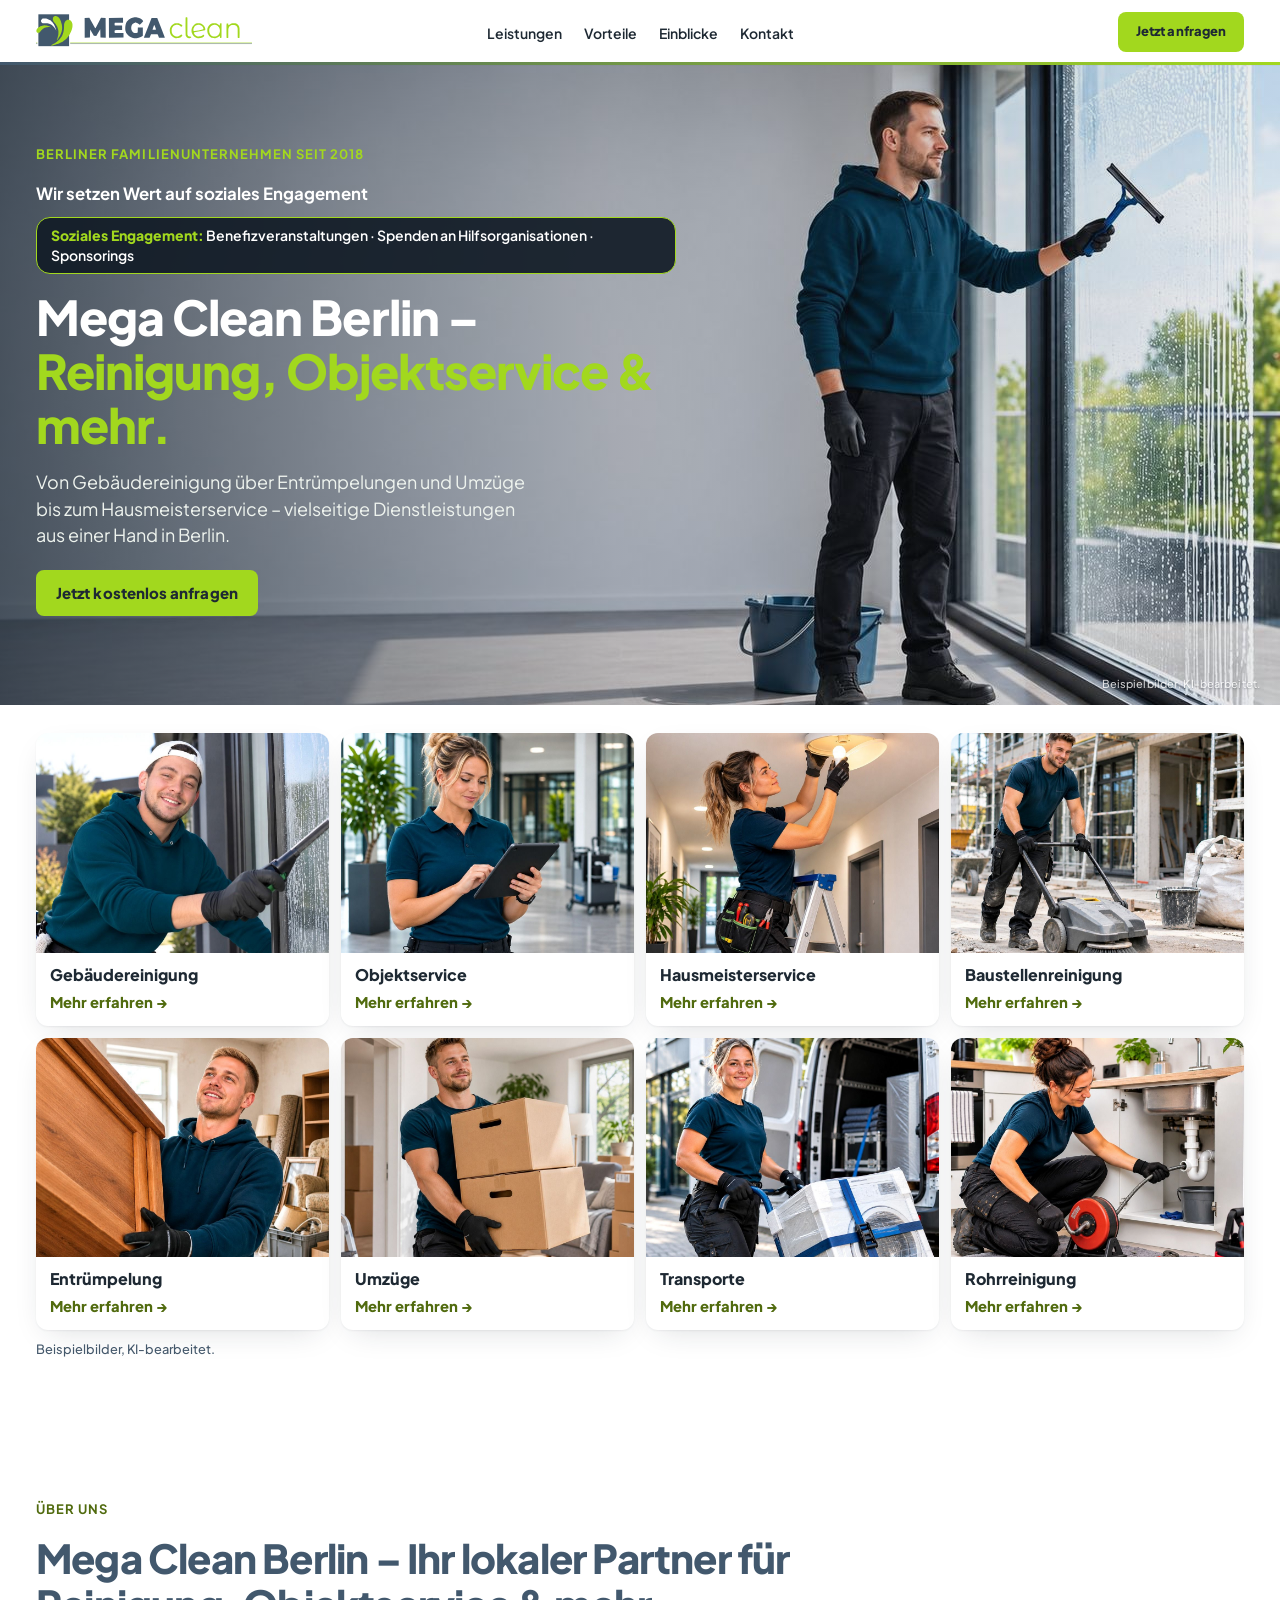
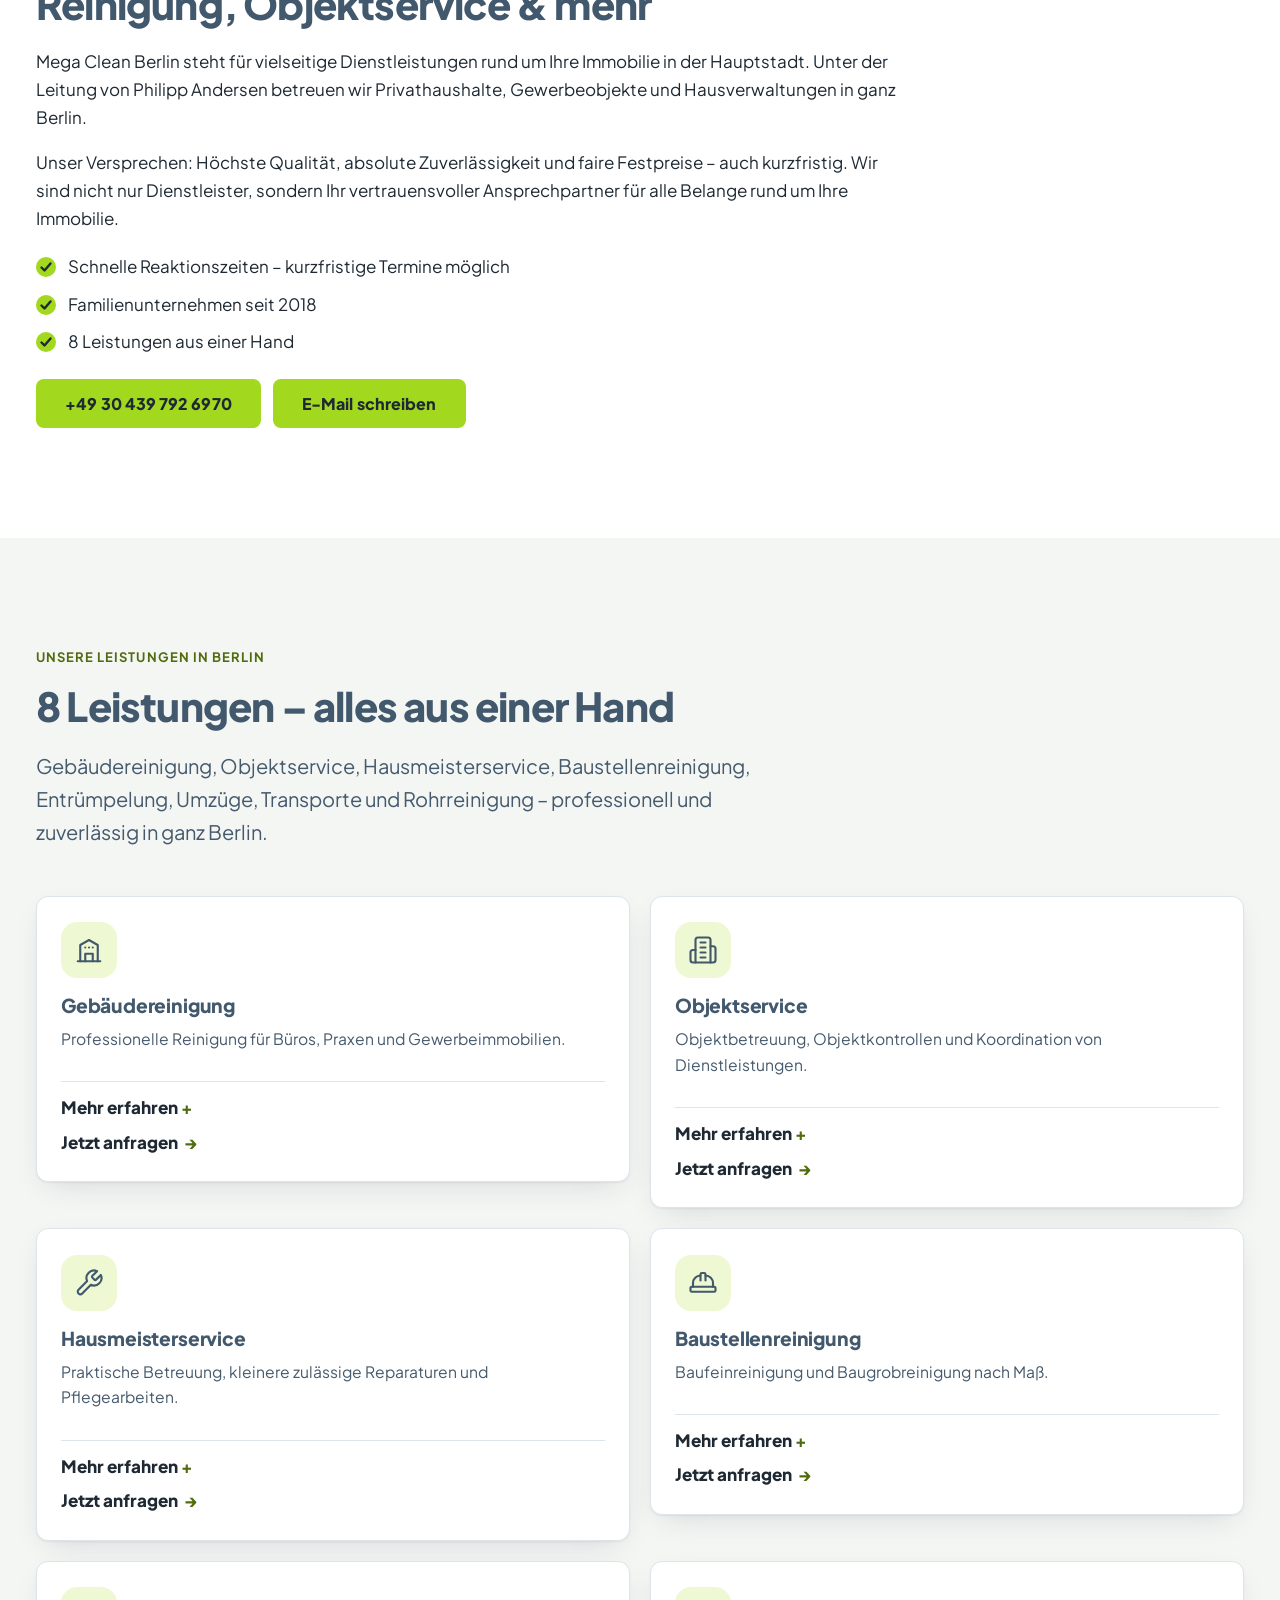
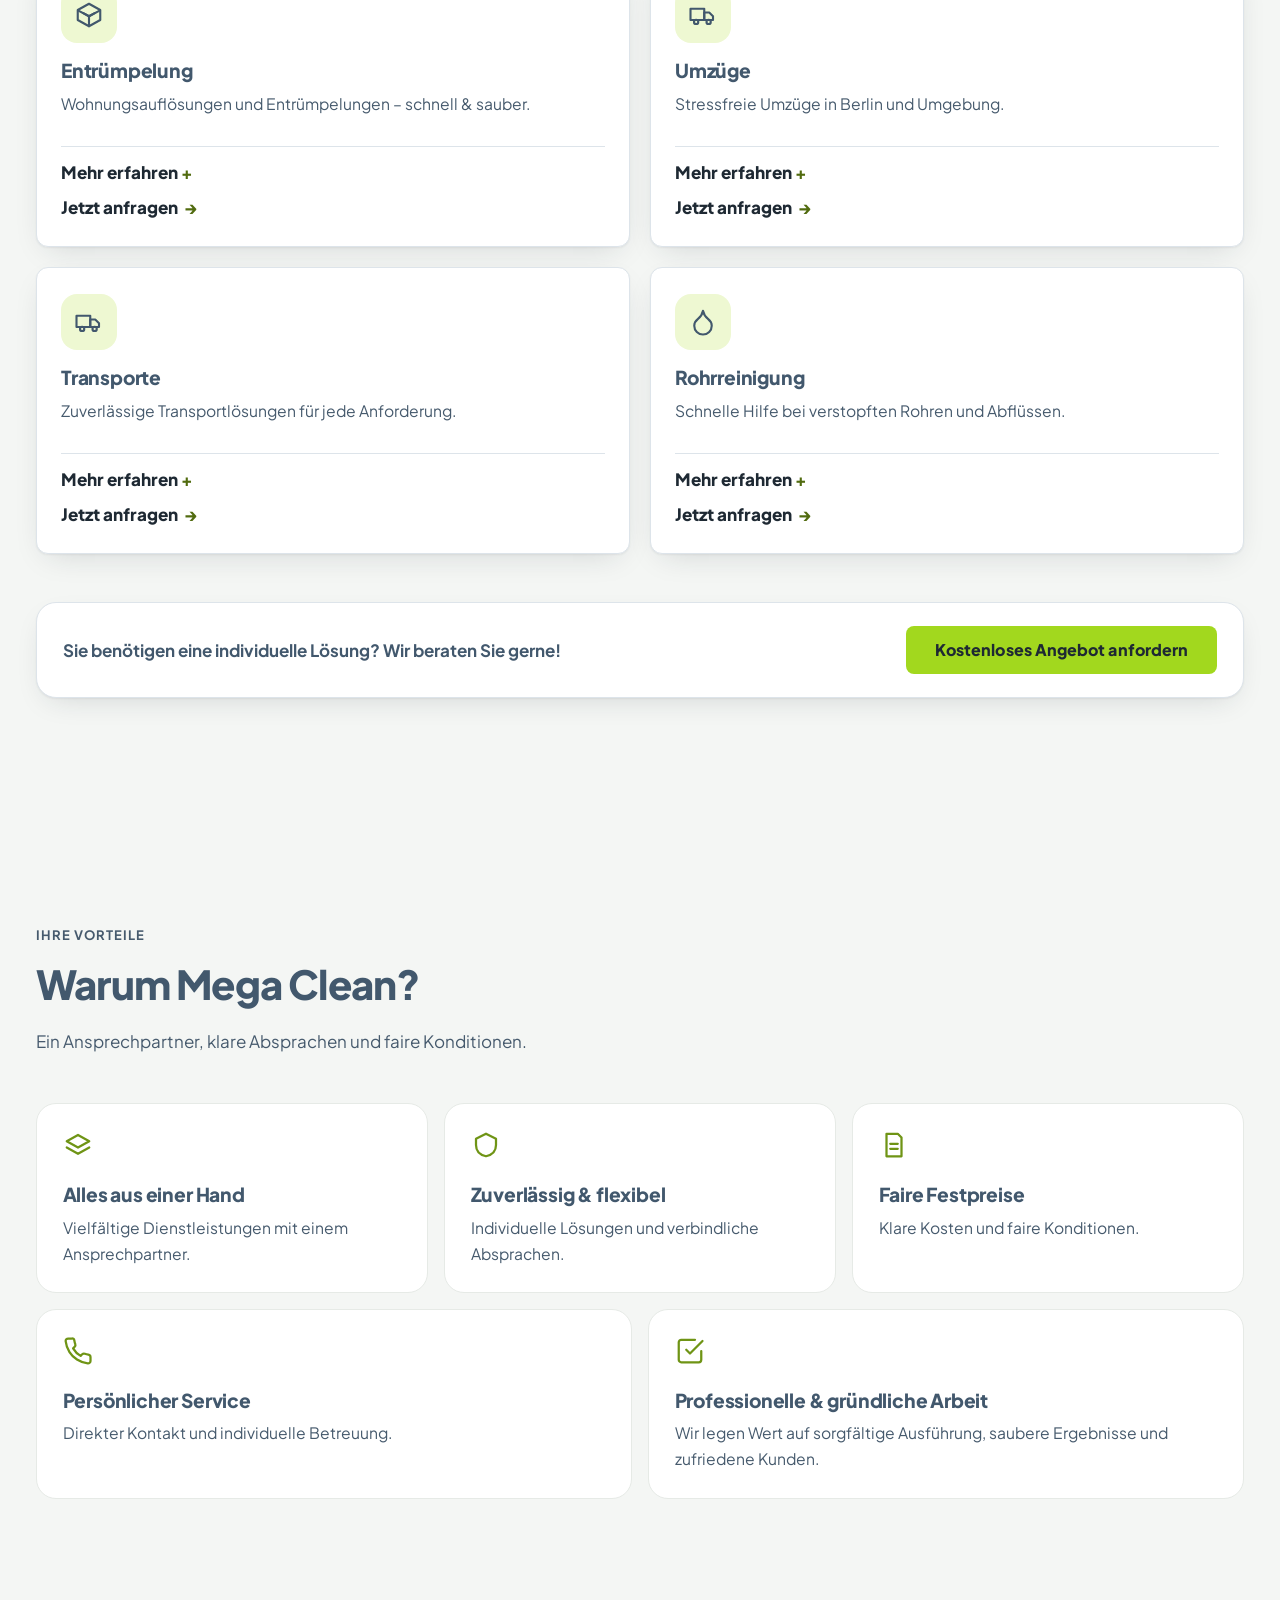
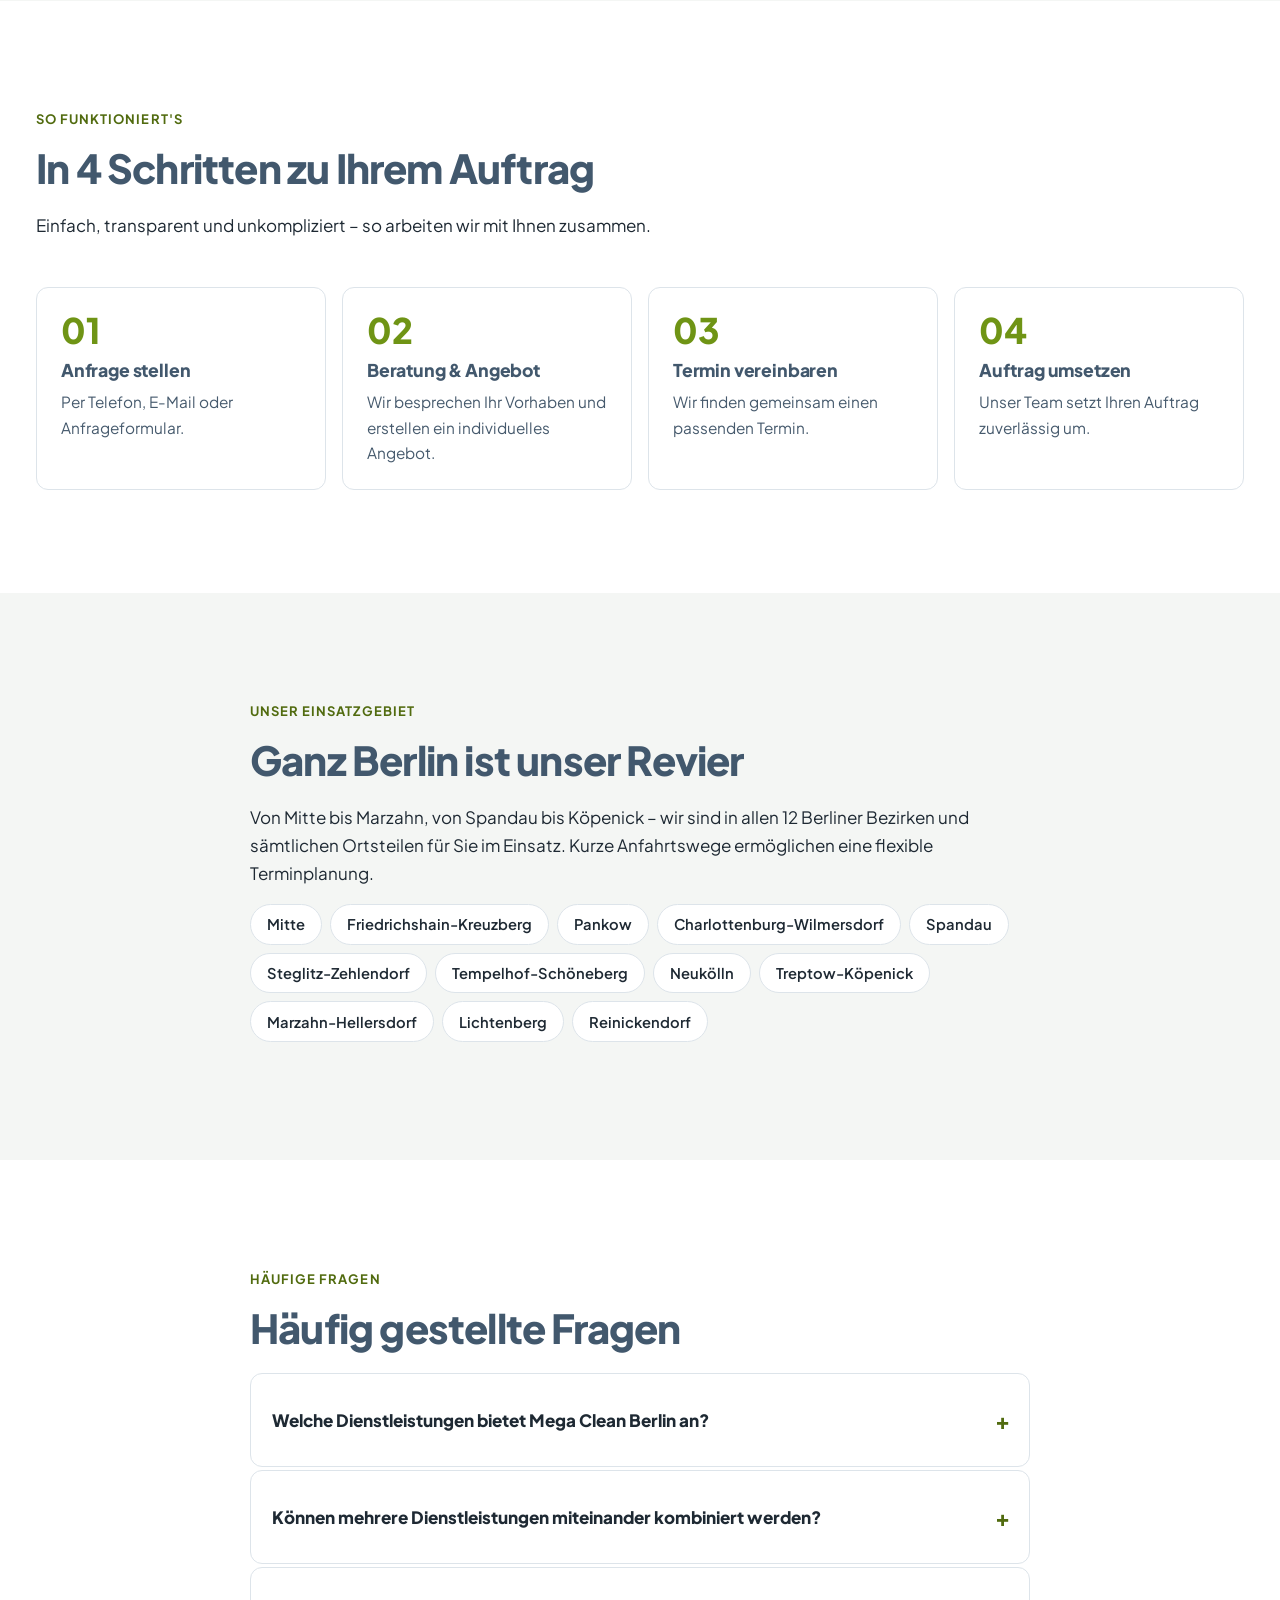
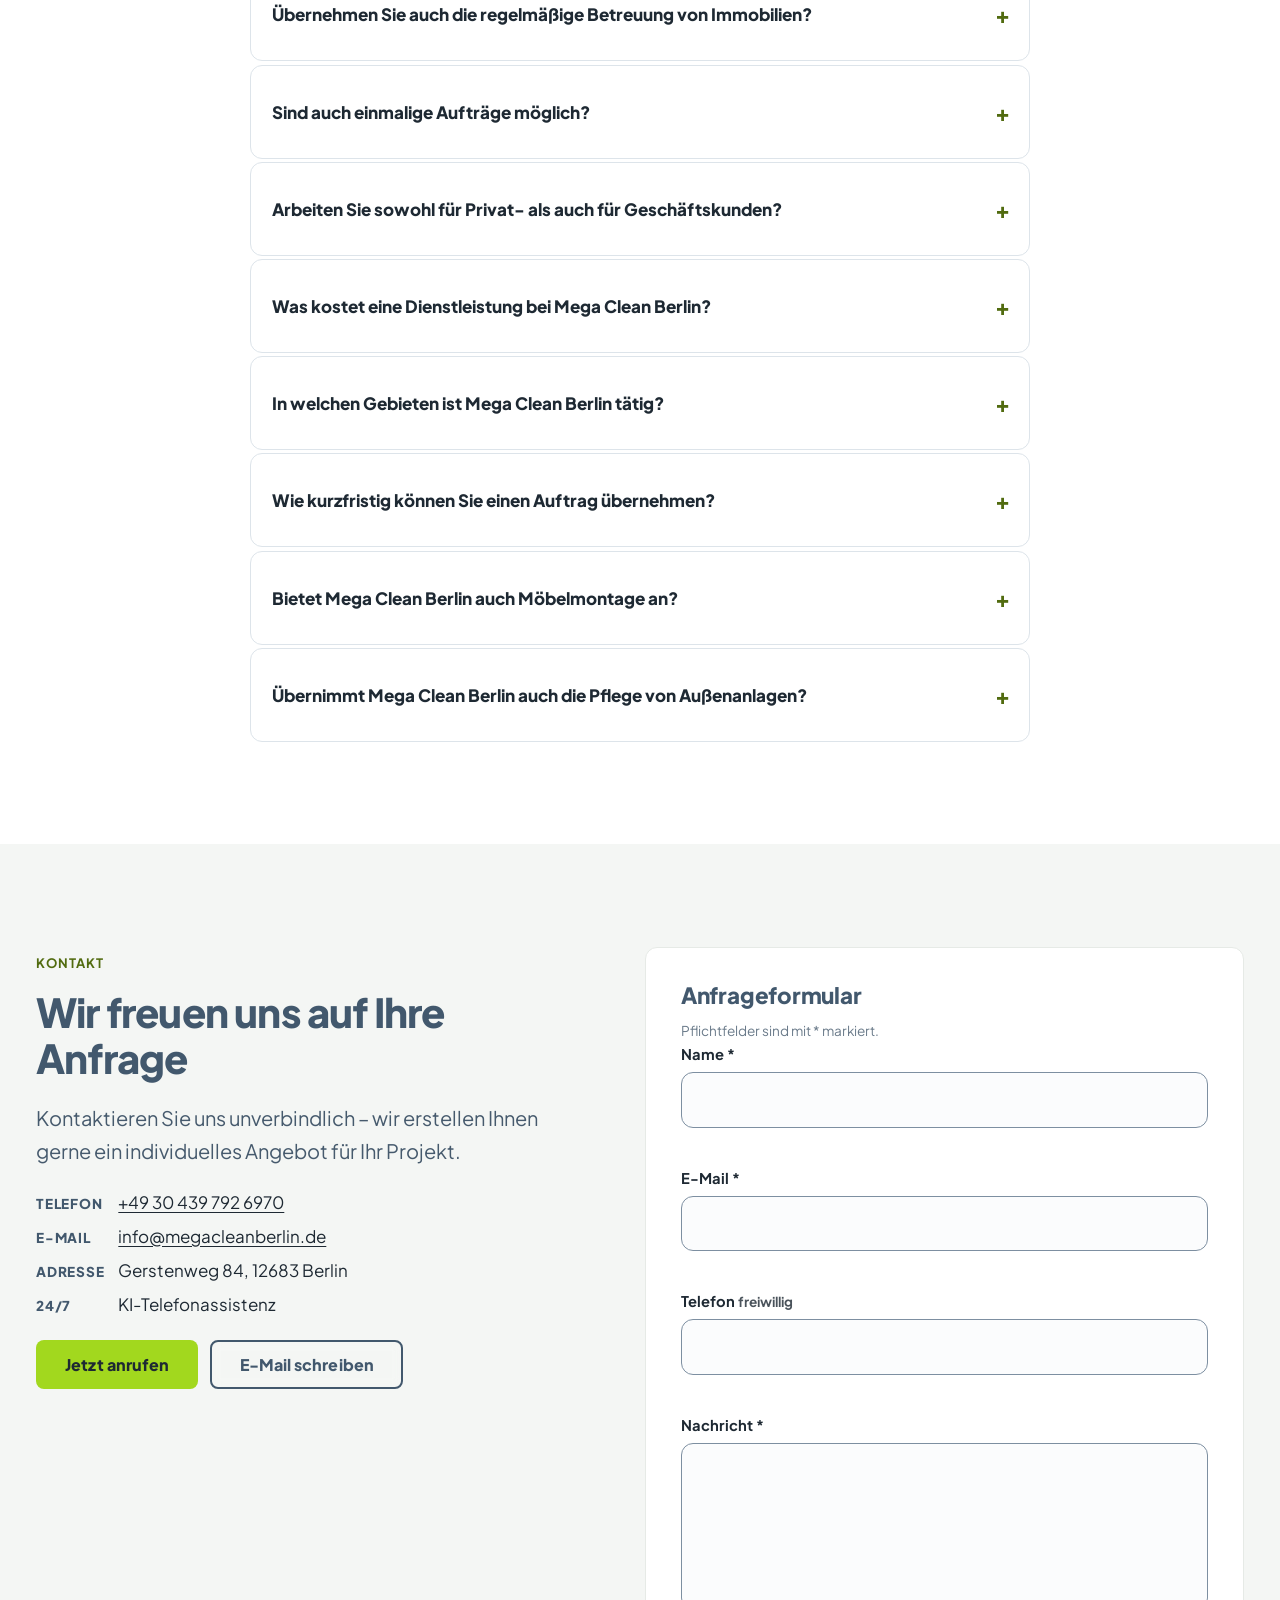
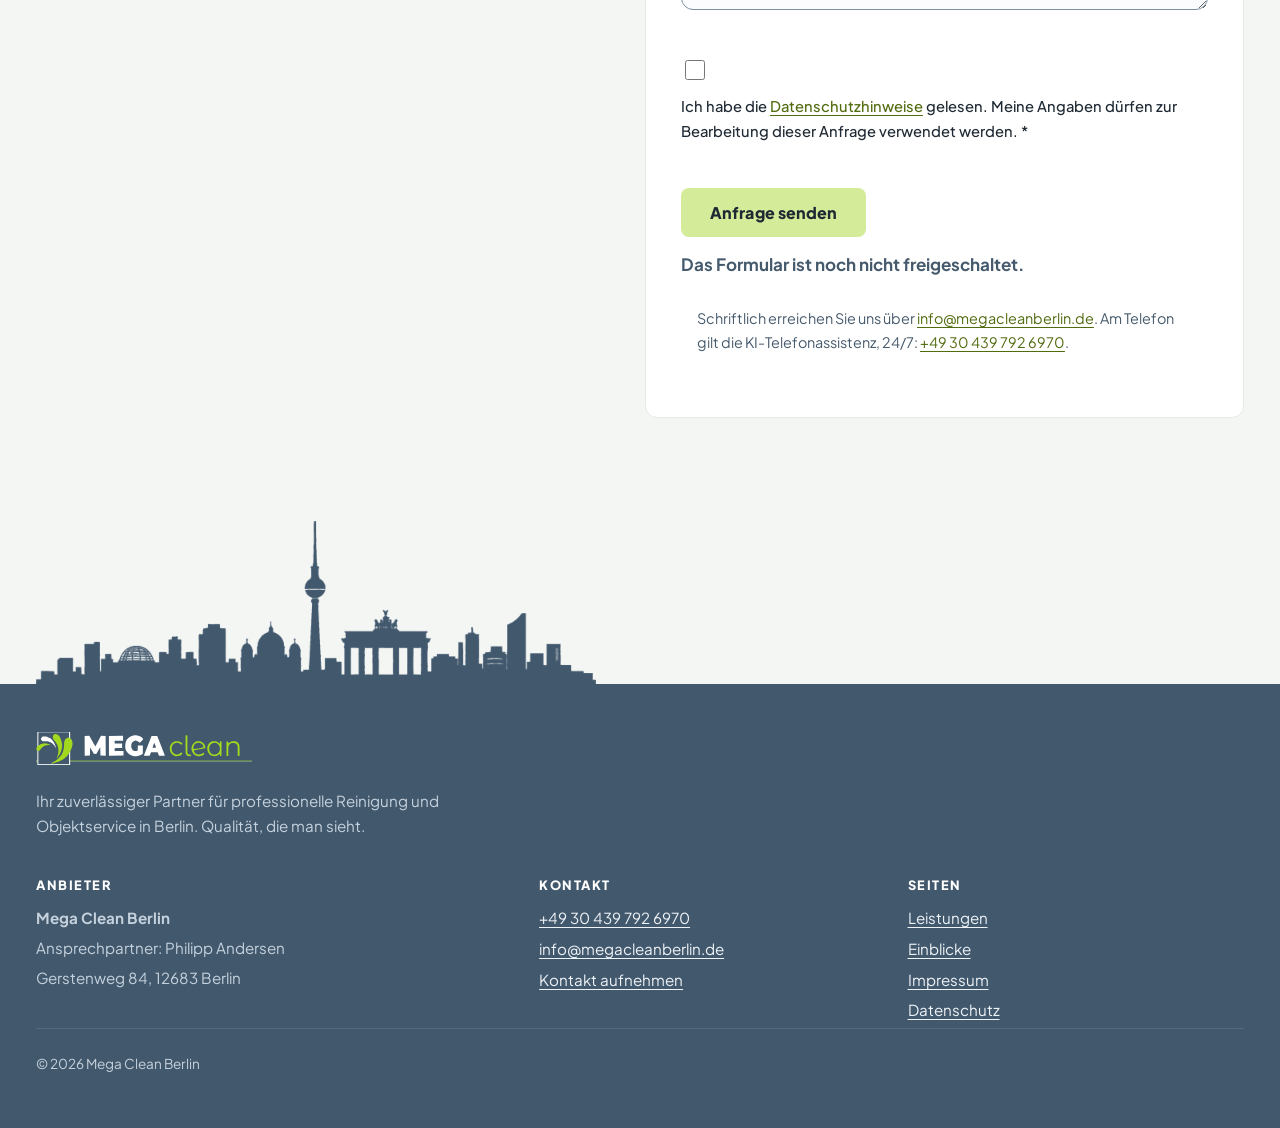
==== index.html @ c5cd805f "Kurzfassung: nur Zeile soziales Engagement, Button vorerst raus (Thomas 17.11. 15:06)" ====
<!DOCTYPE html>
<html lang="de">
<head>
<meta charset="utf-8">
<meta name="viewport" content="width=device-width, initial-scale=1">
<title>Mega Clean Berlin | Reinigung, Objektservice &amp; mehr in Berlin</title>
<meta name="description" content="Gebäudereinigung, Objektservice, Hausmeisterservice, Baustellenreinigung, Entrümpelung, Umzüge, Transporte und Rohrreinigung in Berlin.">
<!-- VORSCHAU: noindex entfernen, sobald die Seite freigegeben und live ist. -->
<meta name="robots" content="noindex, nofollow">
<meta name="theme-color" content="#42586D">
<meta property="og:type" content="website">
<meta property="og:locale" content="de_DE">
<meta property="og:title" content="Mega Clean Berlin | Reinigung, Objektservice &amp; mehr in Berlin">
<meta property="og:description" content="Gebäudereinigung, Objektservice, Hausmeisterservice, Baustellenreinigung, Entrümpelung, Umzüge, Transporte und Rohrreinigung in Berlin.">
<meta property="og:url" content="https://fotomek.github.io/MegaClean/">
<meta property="og:site_name" content="Mega Clean Berlin">
<meta property="og:image" content="https://fotomek.github.io/MegaClean/assets/og-image.jpg?v=2">
<meta property="og:image:type" content="image/jpeg">
<meta property="og:image:width" content="1200">
<meta property="og:image:height" content="630">
<meta property="og:image:alt" content="Reinigungskraft in grauem Kapuzenpullover reinigt mit einem Abzieher eine große Fensterfront.">
<meta name="twitter:card" content="summary_large_image">
<meta name="twitter:title" content="Mega Clean Berlin | Reinigung, Objektservice &amp; mehr in Berlin">
<meta name="twitter:description" content="Gebäudereinigung, Objektservice, Hausmeisterservice, Baustellenreinigung, Entrümpelung, Umzüge, Transporte und Rohrreinigung in Berlin.">
<meta name="twitter:image" content="https://fotomek.github.io/MegaClean/assets/og-image.jpg?v=2">
<meta name="twitter:image:alt" content="Reinigungskraft in grauem Kapuzenpullover reinigt mit einem Abzieher eine große Fensterfront.">
<link rel="icon" href="logo-mark.svg" type="image/svg+xml">
<link rel="preload" href="fonts/PlusJakartaSans.woff2" as="font" type="font/woff2" crossorigin>
<link rel="stylesheet" href="style.css?v=20261116-pr24">
<!--
  LOGO/FARBEN: Logo = Vektor-Nachbau (Nachzeichnung) des gelieferten Logos, keine exakte Kopie; Dateien logo.svg, logo-mark.svg. Farben = Logo-Blau #42586d und Logo-Grün #a2d81e.
-->
<script type="application/ld+json">
{
  "@context": "https://schema.org",
  "@type": "LocalBusiness",
  "name": "Mega Clean Berlin",
  "telephone": "+49 30 4397926970",
  "email": "info@megacleanberlin.de",
  "address": {
    "@type": "PostalAddress",
    "streetAddress": "Gerstenweg 84",
    "postalCode": "12683",
    "addressLocality": "Berlin",
    "addressCountry": "DE"
  },
  "areaServed": { "@type": "City", "name": "Berlin" },
  "makesOffer": [
    { "@type": "Offer", "itemOffered": { "@type": "Service", "name": "Gebäudereinigung" } },
    { "@type": "Offer", "itemOffered": { "@type": "Service", "name": "Objektservice" } },
    { "@type": "Offer", "itemOffered": { "@type": "Service", "name": "Hausmeisterservice" } },
    { "@type": "Offer", "itemOffered": { "@type": "Service", "name": "Baustellenreinigung" } },
    { "@type": "Offer", "itemOffered": { "@type": "Service", "name": "Entrümpelung" } },
    { "@type": "Offer", "itemOffered": { "@type": "Service", "name": "Umzüge" } },
    { "@type": "Offer", "itemOffered": { "@type": "Service", "name": "Transporte" } },
    { "@type": "Offer", "itemOffered": { "@type": "Service", "name": "Rohrreinigung" } }
  ]
}
</script>
</head>
<body>
<div id="seite-laden" class="seite-laden" style="display:none" aria-hidden="true">
  <svg class="tropfen" viewBox="0 0 24 32" width="30" height="40" focusable="false" aria-hidden="true">
    <path fill="#a2d81e" d="M12 0C12 0 0 14 0 21C0 27.075 5.373 32 12 32C18.627 32 24 27.075 24 21C24 14 12 0 12 0Z"/>
  </svg>
</div>
<script>
/* Tropfen nur bei der ersten Ladung dieser Tab-Sitzung.
   sessionStorage-Schlüssel mc-tropfen-gesehen gilt für denselben Tab,
   also auch für Neuladen und für die Rückkehr auf diese Seite.
   Ein neuer Tab hat eigenen Speicher und zeigt den Tropfen einmal.
   localStorage würde über Tage und Tabs hinweg unterdrücken — das wäre
   keine Sitzung. prefers-reduced-motion: kein Tropfen, Inhalt sofort;
   die Sitzung gilt danach als gesehen. Ohne JavaScript bleibt der
   Indikator display:none und verdeckt nichts. position:fixed,
   pointer-events:none, kein Scroll-Lock. Entfernen nach der Animation,
   spätestens nach 1000 ms. Form = SVG-Pfad der öffentlichen Altseite. */
(function(){
  var el=document.getElementById('seite-laden');
  if(!el)return;
  var KEY='mc-tropfen-gesehen';
  var reduce=false, seen=false;
  try{reduce=window.matchMedia('(prefers-reduced-motion: reduce)').matches;}catch(e){}
  try{seen=sessionStorage.getItem(KEY)==='1';}catch(e){}
  function weg(){if(el&&el.parentNode)el.parentNode.removeChild(el);el=null;}
  try{sessionStorage.setItem(KEY,'1');}catch(e){}
  if(seen||reduce){weg();return;}
  el.style.display='grid';
  el.classList.add('seite-laden--aktiv');
  var fertig=false;
  function ende(){if(fertig)return;fertig=true;weg();}
  var drop=el.querySelector('.tropfen');
  if(drop)drop.addEventListener('animationend',function(ev){if(ev.animationName==='tropfen-puls')ende();});
  setTimeout(ende,1000);
})();
</script>
<svg xmlns="http://www.w3.org/2000/svg" width="0" height="0" style="position:absolute" aria-hidden="true" focusable="false"><defs><!-- Logo-Nachbau (Vektor-Nachzeichnung nach dem gelieferten Logo, keine exakte Kopie; ohne Domain-Zeile und Haus-Symbol). Farben über CSS-Variablen --lg-* (Standard = Logo-Farben), im Footer MEGA/Linie hell. --><symbol id="mc-logo" viewBox="28 12 1446 235"><rect x="36" y="211" width="1430" height="3.6" style="fill:var(--lg-gruen,#a2d81e)"/><rect x="36" y="217.4" width="1430" height="2.6" style="fill:var(--lg-linie,#42586d)"/><rect x="65" y="21" width="214" height="218.5" style="fill:var(--lg-rahmen,#fff)"/><rect x="71.5" y="26" width="200.5" height="208" style="fill:var(--lg-blau,#42586d)"/><path style="fill:var(--lg-weiss,#fff)" d="M92.9 59.1C91.3 61.1 90.2 63.4 89.1 65.6C88.7 66.5 88.6 67.4 88.6 68.4C88.6 70 88.5 71.8 89.1 73.4C90 75.7 91.3 77.9 92.9 79.9C93.9 81.1 95.2 82.1 96.6 82.9C98.5 83.8 100.5 84.8 102.6 84.9C111.9 85.4 121.3 84.2 130.6 84.9C134.6 85.1 138.4 86.5 142.1 87.6C145 88.5 147.8 89.4 150.4 90.9C154.7 93.3 158.9 96.1 162.9 99.1C165.4 101 167.5 103.3 169.6 105.6C172.9 109.3 176 113.1 178.9 117.1C182 121.5 184.7 126.3 187.6 130.9C187.7 130.4 188 129.9 187.9 129.4C187.1 126.7 185.7 124.3 184.9 121.6C184.6 120.7 184.9 119.7 184.6 118.9C182.8 113.8 180.8 108.8 178.6 103.9C176.8 99.6 174.9 95.4 172.6 91.4C170.2 87.1 167.5 82.9 164.4 79.1C161.4 75.5 157.9 72.3 154.4 69.1C152.9 67.8 151.3 66.6 149.6 65.6C146 63.4 142.3 61.2 138.4 59.4C137.5 59 136.5 59.4 135.6 59.1C132.6 58.1 129.9 56.4 126.9 55.4C124 54.4 120.9 53.6 117.9 53.4C112.9 53 107.9 52.9 102.9 53.4C101 53.6 99.2 54.4 97.6 55.4C95.9 56.4 94.2 57.6 92.9 59.1Z"/><path style="fill:var(--lg-gruen,#a2d81e)" fill-rule="evenodd" d="M180.9 37.6C179.5 37.7 178.1 38 176.9 38.6C174.8 39.7 172.9 41.1 171.1 42.6C170.1 43.5 169.2 44.5 168.6 45.6C167.7 47.5 167 49.5 166.6 51.6C166.1 54.3 165.9 57.1 166.1 59.9C166.3 62.3 166.8 64.7 167.6 66.9C168.6 69.4 170 71.7 171.6 73.9C176 79.7 181.1 84.9 185.4 90.9C187.2 93.5 188.2 96.6 189.9 99.4C190.5 100.4 191.6 101.1 192.1 102.1C194.2 106.3 196.2 110.5 197.6 114.9C199.3 119.8 200.4 124.8 201.4 129.9C202 132.8 202.3 135.9 202.4 138.9C202.5 144.4 202.3 149.9 201.9 155.4C201.7 158.4 201.3 161.4 200.6 164.4C198.9 172.3 196.9 180.1 194.6 187.9C194.2 189.5 192.9 190.8 192.4 192.4C192.2 193 192.2 193.7 192.4 194.4C192.5 194.8 193 195 193.4 195.4C194.3 194.5 195.4 193.9 196.1 192.9C197 191.7 197.3 190.3 198.1 189.1C198.7 188.3 199.8 188 200.4 187.1C201 186.2 200.8 184.8 201.4 183.9C202.1 182.7 203.5 182.1 204.1 180.9C204.9 179.5 204.9 177.8 205.6 176.4C206.5 174.8 208 173.7 208.9 172.1C211.3 167.9 213.5 163.6 215.4 159.1C218.3 152.2 221.1 145.3 223.4 138.1C224.5 134.6 224.9 131 225.4 127.4C225.9 123.7 226.3 120.1 226.4 116.4C226.5 112.5 226.4 108.7 226.1 104.9C225.8 100.6 225.3 96.3 224.4 92.1C223.4 87.9 221.5 84 220.4 79.9C219.9 78.3 220.1 76.5 219.6 74.9C218.8 72 217.6 69.3 216.4 66.6C215.9 65.6 214.9 64.9 214.4 63.9C213.8 62.6 213.7 61.1 213.1 59.9C212 57.6 210.7 55.5 209.4 53.4C208.3 51.7 207.2 50 205.9 48.6C203.5 46.1 201 43.5 198.1 41.6C195.5 39.9 192.5 38.6 189.4 37.9C186.6 37.2 183.7 37.5 180.9 37.6Z"/><path style="fill:var(--lg-gruen,#a2d81e)" fill-rule="evenodd" d="M284.6 69.6C283.1 68 281.1 66.8 279.1 65.6C277.5 64.6 275.9 63.6 274.1 63.1C271.1 62.3 268 61.7 264.9 61.9C261.9 62 258.9 62.9 256.1 64.1C254.1 65.1 252.5 66.8 250.9 68.4C249.4 69.8 248 71.2 246.9 72.9C245.2 75.2 243.7 77.7 242.6 80.4C241.3 83.7 240 87.1 239.6 90.6C238.7 99.7 239.5 108.8 238.6 117.9C237.8 126.2 236.4 134.5 234.6 142.6C233.7 147 232.1 151.2 230.4 155.4C227.8 161.5 224.9 167.6 221.6 173.4C220.9 174.6 219.4 175.2 218.6 176.4C218.1 177.2 218.2 178.3 217.6 179.1C214.2 183.7 210.5 188.2 206.6 192.4C203.3 196 199.8 199.6 195.9 202.6C189.3 207.8 182.4 212.6 175.4 217.1C169.1 221.1 162.1 224 155.9 228.1C155.2 228.6 155.4 229.6 155.1 230.4C156.2 230.5 157.3 230.8 158.4 230.6C165.3 229.2 172.1 227.4 178.9 225.4C180.9 224.8 182.6 223.5 184.6 222.9C186.1 222.4 187.7 222.6 189.1 222.1C193.6 220.8 198 219.4 202.4 217.6C208.8 215 215.1 212.2 221.4 209.1C225.1 207.3 228.7 205.3 232.1 203.1C234.2 201.8 235.9 200 237.9 198.6C240.1 197.1 242.7 196.1 244.9 194.4C248.8 191.2 252.6 187.8 256.1 184.1C258.9 181.2 261.4 178.1 263.9 174.9C264.8 173.6 265.4 172.1 266.4 170.9C267.2 169.9 268.4 169.2 269.1 168.1C272.4 162.9 275.7 157.7 278.4 152.1C282.5 143.6 286.2 135 289.4 126.1C291.2 121.1 292.2 115.8 293.4 110.6C293.8 108.5 294 106.3 294.1 104.1C294.3 100 294.3 95.8 294.1 91.6C294 89.6 293.7 87.6 293.1 85.6C292.1 82.5 290.9 79.5 289.4 76.6C288.1 74.1 286.5 71.7 284.6 69.6Z"/><path style="fill:var(--lg-gruen,#a2d81e)" fill-rule="evenodd" d="M153.1 109.9C151.6 109 150.2 107.9 148.6 107.1C145.9 105.8 143 104.5 140.1 103.6C136.7 102.5 133.1 102.1 129.6 101.1C128.4 100.8 127.4 99.9 126.1 99.6C123.3 99 120.3 98.6 117.4 98.4C114.5 98.2 111.5 98.2 108.6 98.4C104.9 98.7 101.1 99.1 97.4 99.9C94.5 100.5 91.8 101.5 89.1 102.6C86.3 103.8 83.5 105.3 80.9 106.9C79.8 107.5 79 108.7 77.9 109.4C75.9 110.7 73.5 111.4 71.6 112.9C68.8 115 66.2 117.3 63.9 119.9C62.5 121.3 61.5 123.1 60.6 124.9C59.8 126.7 59.3 128.7 58.9 130.6C58.6 132 58.5 133.5 58.6 134.9C58.8 136.7 59 138.4 59.6 140.1C60 141.3 60.8 142.4 61.6 143.4C62.6 144.4 63.5 145.8 64.9 146.1C68.1 146.9 71.6 147.1 74.9 146.4C77.3 145.9 79.6 144.4 81.4 142.6C84.5 139.5 86.5 135.5 89.4 132.1C91.7 129.4 94.3 126.9 96.9 124.4C98.5 122.9 100 121.3 101.9 120.1C105.2 118 108.6 116.1 112.1 114.4C114.3 113.3 116.5 112.2 118.9 111.6C122.9 110.7 127 110.3 131.1 109.9C133.8 109.6 136.5 109.5 139.1 109.6C143.5 109.9 147.8 110.6 152.1 111.1L153.1 109.9Z"/><path style="fill:var(--lg-mega,#42586d)" fill-rule="evenodd" d="M810.4 49.9L759.9 179.1L797.4 178.6L806.9 156.6C820.7 156.5 834.6 155.5 848.4 156.4C849.8 156.5 851 158 851.6 159.4C854.5 165.5 856.5 172 858.9 178.4L896.1 179.4C896.2 178 896.8 176.6 896.4 175.4C880.8 133.9 864.6 92.7 848.1 51.6C847.8 50.7 846.9 49.7 845.9 49.6C834.1 49.1 822.2 49.8 810.4 49.9Z M827.6 94.9C831.3 103.9 835.7 112.6 838.6 121.9C839.1 123.3 838 124.7 837.6 126.1C831.2 126.1 824.8 126.7 818.4 126.1C817.6 126.1 817.4 125 816.9 124.4L827.6 94.9Z M624.1 48.9L531.9 50.6L532.4 179.4L627.4 177.9L627.1 147.9L571.9 147.4C571 146.3 569.6 145.5 569.4 144.1C568.7 140.3 568.7 136.4 569.4 132.6C569.6 131.3 570.6 129.7 571.9 129.6C587.3 128.4 602.9 129.1 618.4 128.9L617.9 98.9L571.1 98.4C570.5 97.4 569.5 96.5 569.4 95.4C568.9 91.5 568.8 87.5 569.4 83.6C569.5 82.5 570.7 81.8 571.4 80.9L624.4 80.4L624.1 48.9Z M373.6 49.4L373.9 178.4L408.1 178.1L409.4 125.4L433.6 166.4L449.4 167.4L475.4 123.4L476.9 178.1L511.4 179.1L510.4 49.9L480.1 49.1C468.9 70.5 458 92 446.4 113.1C445.4 114.8 443.7 116 442.4 117.4L404.1 48.9L373.6 49.4Z M692.9 46.4C688.4 46.8 684 48 679.9 49.9C673.2 52.9 666.6 56.4 660.9 60.9C656.4 64.4 652.5 68.7 649.6 73.6C645.7 80.4 642.3 87.7 640.6 95.4C638.6 104.4 638.4 113.9 638.6 123.1C638.7 128.1 640.1 132.9 641.6 137.6C643.2 142.6 644.9 147.8 647.9 152.1C652 158.2 656.8 164 662.6 168.4C669.1 173.2 676.8 176.3 684.4 179.4C688.1 180.9 692.1 181.6 696.1 181.9C701.8 182.3 707.5 182.6 713.1 181.6C722.1 180.1 731 177.8 739.4 174.4C744.5 172.3 748.7 168.4 753.4 165.4L753.4 112.9L720.9 112.6L719.9 144.1C717.3 145.2 714.9 146.9 712.1 147.4C708 148 703.7 148.3 699.6 147.4C695.8 146.5 691.8 145 688.9 142.4C685.2 139.1 682.3 134.9 680.4 130.4C678.4 125.8 677.6 120.6 677.6 115.6C677.6 110 678.4 104.3 680.4 99.1C682.1 94.7 685 90.5 688.6 87.4C692.4 84.1 697.1 82.1 701.9 80.6C704.7 79.8 707.8 80.1 710.6 80.6C713.7 81.2 716.7 82.3 719.4 83.9C724.4 86.9 728.7 90.9 733.4 94.4C740.4 87.2 747.8 80.4 754.4 72.9C755.2 71.9 755.2 70.4 755.6 69.1C752.1 65.5 749.2 61.1 745.1 58.1C740.3 54.6 734.9 52.1 729.4 49.9C725.2 48.2 720.8 46.8 716.4 46.4C708.6 45.6 700.7 45.6 692.9 46.4Z"/><path style="fill:var(--lg-gruen,#a2d81e)" fill-rule="evenodd" d="M1300.9 85.4C1300.4 89.8 1299.4 94.2 1299.4 98.6C1299.1 125.4 1299.7 152.1 1299.9 178.9C1301.8 179.5 1303.6 180.7 1305.6 180.6C1307.7 180.6 1309.5 179.3 1311.4 178.6C1311.5 160.9 1311 143.1 1311.6 125.4C1311.7 122 1312.5 118.6 1313.6 115.4C1314.8 111.9 1316.5 108.6 1318.6 105.6C1320.2 103.5 1322.4 101.8 1324.6 100.4C1327.7 98.5 1330.9 96.6 1334.4 95.9C1339.7 94.9 1345.2 94.8 1350.6 95.4C1353.9 95.7 1357 97.1 1359.9 98.6C1361.9 99.7 1363.8 101.1 1365.1 102.9C1367.4 105.8 1369.2 109.2 1370.6 112.6C1371.6 115 1372.3 117.6 1372.4 120.1C1373 139.4 1372.5 158.8 1372.6 178.1C1373.5 178.9 1374.2 180.2 1375.4 180.4C1377.9 180.8 1380.5 180 1383.1 179.9C1383.6 179 1384.6 178.2 1384.6 177.1C1385 156.9 1385.8 136.6 1384.4 116.4C1384 111 1382.2 105.5 1379.4 100.9C1376.7 96.4 1372.6 92.7 1368.4 89.6C1365.1 87.3 1361.3 85.6 1357.4 84.9C1351 83.8 1344.3 83.6 1337.9 84.4C1333.6 84.9 1329.4 86.6 1325.6 88.6C1320.8 91.2 1316.6 95 1312.1 98.1L1310.4 85.9L1300.9 85.4Z M1190.1 94.6C1185.8 97.9 1182.5 102.6 1179.9 107.4C1177.2 112.1 1174.8 117.2 1174.4 122.6C1173.7 131.9 1174.2 141.4 1176.6 150.4C1178.4 156.7 1182.4 162.3 1186.6 167.4C1189.9 171.4 1194.3 174.3 1198.6 177.1C1200.5 178.3 1202.7 179 1204.9 179.4C1212 180.5 1219.2 182.4 1226.4 181.6C1232.6 181 1238.6 178.4 1244.1 175.4C1248.4 173 1251.5 169 1255.1 165.9L1257.4 178.4C1258.5 179 1259.5 180.2 1260.9 180.4C1263 180.6 1265 179.7 1267.1 179.4L1267.4 85.9C1265.4 85.4 1263.4 84.2 1261.4 84.4C1259.6 84.5 1258.2 85.9 1256.6 86.6C1256.5 90 1256.9 93.5 1256.4 96.9C1256.2 97.7 1255.2 98.2 1254.6 98.9C1250 95.5 1245.8 91.7 1240.9 88.9C1237.2 86.8 1233.1 84.9 1228.9 84.4C1222.4 83.6 1215.7 83.2 1209.4 84.9C1202.4 86.7 1195.8 90.3 1190.1 94.6Z M1215.1 95.4C1220 94.6 1225.1 94.5 1229.9 95.6C1234.5 96.7 1239 98.8 1242.9 101.6C1246 103.9 1248.6 107.2 1250.4 110.6C1253.2 116 1255.5 121.9 1256.4 127.9C1257.2 133.1 1256.7 138.5 1255.4 143.6C1254.1 148.8 1251.7 153.8 1248.6 158.1C1246.2 161.5 1243 164.3 1239.4 166.4C1235.6 168.6 1231.2 169.9 1226.9 170.6C1222.8 171.3 1218.6 171.2 1214.6 170.4C1210.1 169.4 1205.4 168.1 1201.6 165.4C1197.7 162.6 1194.6 158.5 1192.1 154.4C1189.8 150.6 1188 146.3 1187.4 141.9C1186.4 135.5 1186.4 129 1187.4 122.6C1188.1 118.3 1190 114.3 1192.4 110.6C1194.9 106.7 1198 103 1201.9 100.4C1205.8 97.7 1210.5 96.2 1215.1 95.4Z M1107.6 84.6C1102.3 85.6 1097 87.4 1092.6 90.6C1086.7 95 1081.5 100.6 1077.6 106.9C1074.3 112.2 1072.8 118.5 1071.6 124.6C1070.7 129.5 1071.2 134.5 1071.6 139.4C1071.9 142.5 1072.6 145.7 1073.9 148.6C1076.6 154.8 1079.2 161.3 1083.6 166.4C1087.7 171.1 1093.1 174.5 1098.6 177.4C1103.2 179.7 1108.3 181.4 1113.4 181.6C1121.4 182 1129.7 181.8 1137.4 179.4C1143.4 177.5 1148.3 173.1 1153.1 169.1C1154.1 168.3 1154 166.8 1154.4 165.6C1153.4 164 1152.8 161.9 1151.4 160.6C1150.6 159.9 1149.3 159.7 1148.4 160.1C1145.1 161.8 1142.6 164.8 1139.4 166.6C1136.8 168 1134 169.2 1131.1 169.6C1125 170.5 1118.8 171.1 1112.6 170.4C1108.7 169.9 1105.1 168.2 1101.6 166.4C1099.2 165.1 1097.1 163.3 1095.1 161.4C1093 159.3 1090.9 157 1089.4 154.4C1088 152.1 1087.5 149.4 1086.6 146.9C1088 145.7 1088.9 143.8 1090.6 143.4C1113.2 138.1 1136.3 135.5 1158.9 130.1C1160.3 129.8 1161.3 127.9 1161.4 126.4C1161.5 122.1 1161 117.6 1159.4 113.6C1157.2 108.2 1154.1 103.1 1150.4 98.6C1147 94.7 1142.9 91.4 1138.4 88.9C1134.3 86.6 1129.7 85 1125.1 84.4C1119.3 83.6 1113.4 83.5 1107.6 84.6Z M1148.6 117.4C1149.1 118.8 1148.6 120.4 1148.6 121.9C1147 122.7 1145.4 124 1143.6 124.4C1125.7 128.5 1107.7 132.1 1089.6 135.4C1088.3 135.6 1087 135 1085.6 134.9C1085 133.5 1083.7 132.4 1083.6 130.9C1083.4 127 1083.7 123.1 1084.6 119.4C1085.5 116.1 1087 113 1088.9 110.1C1091 106.9 1093.3 103.6 1096.4 101.4C1100.2 98.6 1104.5 96.3 1109.1 95.4C1114.6 94.3 1120.3 94.6 1125.9 95.4C1128.8 95.8 1131.5 97.2 1133.9 98.9C1137.5 101.4 1140.9 104.2 1143.6 107.6C1145.9 110.5 1147.4 113.9 1148.6 117.4Z M987.4 84.6C980.7 83 973.4 83.5 966.6 84.6C961.3 85.5 956.2 87.8 951.6 90.6C946.7 93.7 942.1 97.5 938.6 102.1C934.9 107.2 932.2 113.1 930.6 119.1C929.1 124.9 929.1 131 929.6 136.9C930.1 142.8 931.2 148.7 933.6 154.1C936.2 159.8 939.5 165.5 944.1 169.6C949.4 174.4 955.9 177.9 962.6 180.1C968.3 182 974.4 181.5 980.4 181.4C984.3 181.3 988.2 180.6 991.9 179.4C996.1 177.9 1000.3 176 1003.9 173.4C1006.9 171.2 1008.9 167.9 1011.4 165.1C1011 163.7 1011.4 161.9 1010.4 160.9C1008.9 159.3 1006.5 158.9 1004.6 157.9C999.5 161.4 994.7 165.3 989.4 168.4C987.3 169.5 985 170.1 982.6 170.4C978.4 170.8 974 171.5 969.9 170.4C964.2 168.8 959 165.6 954.1 162.4C951.8 160.8 949.9 158.5 948.4 156.1C946.3 152.9 944.3 149.4 943.4 145.6C942.1 140.5 941.6 135.2 941.6 129.9C941.7 125.7 942.3 121.5 943.6 117.6C944.9 114.1 947.1 110.8 949.4 107.9C951.8 104.7 954.5 101.6 957.9 99.4C960.8 97.4 964.4 96.4 967.9 95.6C971.6 94.8 975.6 94.2 979.4 94.6C984.4 95.2 989.4 96.3 993.9 98.6C997.8 100.7 1000.5 104.5 1003.9 107.4L1010.4 104.4L1011.4 99.6C1010 97.9 1009 95.6 1007.1 94.4C1000.9 90.5 994.5 86.3 987.4 84.6Z M1035.4 44.9C1034.1 45.3 1032.7 46.3 1032.6 47.6C1031.8 85.2 1031.6 122.8 1032.9 160.4C1033 164.3 1034.8 168.1 1036.9 171.4C1038.8 174.4 1041.6 177 1044.6 178.9C1047.3 180.5 1050.5 181.2 1053.6 181.6C1057.3 182.1 1061.2 182.2 1064.9 181.4C1066.7 181 1067.9 179.2 1069.4 178.1L1068.9 172.1C1062.9 171 1056.5 170.9 1050.9 168.6C1048.7 167.8 1047.6 165.2 1046.6 163.1C1045.4 160.5 1044.4 157.7 1044.4 154.9C1043.7 119.2 1045.4 83.5 1044.4 47.9C1044.3 46.4 1042.5 45.3 1041.1 44.9C1039.3 44.3 1037.2 44.3 1035.4 44.9Z"/></symbol></defs></svg>
<a class="sprunglink" href="#inhalt">Zum Inhalt springen</a>


<header class="kopf">
  <div class="wrap kopf__innen">
    <a class="marke" href="#start" aria-label="Mega Clean Berlin – zum Seitenanfang"><svg class="logo" role="img" aria-label="Mega Clean Berlin" viewBox="28 12 1446 235" focusable="false"><use href="#mc-logo"/></svg></a>
    <nav class="nav nav--desk" aria-label="Hauptnavigation"><ul><li><a href="#leistungen">Leistungen</a></li><li><a href="#vorteile">Vorteile</a></li><li><a href="#einblicke">Einblicke</a></li><li><a href="#kontakt">Kontakt</a></li></ul></nav>
    <a class="btn btn--klein btn--primaer kopf__cta" href="#kontakt">Jetzt anfragen</a>
    <details class="menue" id="burger"><summary aria-label="Menü öffnen oder schließen"><span class="burger" aria-hidden="true"><i></i><i></i><i></i></span><span class="menue__text">Menü</span></summary><nav class="nav menue__panel" aria-label="Mobilnavigation"><ul><li><a href="#leistungen">Leistungen</a></li><li><a href="#vorteile">Vorteile</a></li><li><a href="#einblicke">Einblicke</a></li><li><a href="#ablauf">Ablauf</a></li><li><a href="#kontakt">Kontakt</a></li></ul><a class="btn btn--primaer menue__cta" href="#kontakt">Jetzt anfragen</a><a class="menue__tel" href="tel:+49304397926970">+49 30 439 792 6970</a></nav></details>
  </div>
</header>

<main id="inhalt">

<section class="hero" id="start" aria-labelledby="h-hero">
  <div class="hero__buehne">
    <div class="hero__bg" aria-hidden="true"><img src="img/header-v5-1280.jpg" srcset="img/header-v5-800.jpg 800w, img/header-v5-1280.jpg 1280w, img/header-v5-1672.jpg 1672w" sizes="100vw" fetchpriority="high" width="1672" height="941" alt="" decoding="async"></div>
    <div class="wrap">
      <div class="hero__text">
        <p class="eyebrow">Berliner Familienunternehmen seit 2018</p>
        <p class="hero__wert">Wir setzen Wert auf soziales Engagement</p>
        <p class="hero__sozial"><strong>Soziales Engagement:</strong> Benefizveranstaltungen · Spenden an Hilfsorganisationen · Sponsorings</p>
        <h1 id="h-hero"><span class="zeile">Mega Clean Berlin –</span><em><span class="zeile">Reinigung, Objektservice &amp; mehr.</span></em></h1>
        <p class="lead">Von Gebäudereinigung über Entrümpelungen und Umzüge bis zum Hausmeisterservice – vielseitige Dienstleistungen aus einer Hand in Berlin.</p>
        <p class="knopfreihe"><a class="btn btn--primaer" href="#kontakt">Jetzt kostenlos anfragen</a></p>
      </div>
    </div>
  </div>
  <p class="schnell__hinweis hero__hinweis">Beispielbilder, KI-bearbeitet.</p>
</section>

<nav class="schnell" id="einblicke" aria-label="Leistungen im Überblick">
  <div class="wrap"><ul class="schnell__liste">
    <li><a href="#gebaeudereinigung"><img src="img/leistung-gebaeudereinigung-v3-800.jpg" srcset="img/leistung-gebaeudereinigung-v3-800.jpg 800w, img/leistung-gebaeudereinigung-v3-1168.jpg 1168w" width="800" height="600" alt="Mann in dunkelblauem Pullover reinigt mit einem Abzieher eine Glasscheibe." decoding="async" style="object-position:50% 30%"><span class="karte__titel">Gebäude&shy;reinigung</span><span class="karte__mehr">Mehr erfahren →</span></a></li>
    <li><a href="#gebaeudeservice"><img src="img/leistung-objektservice-v3-800.jpg" srcset="img/leistung-objektservice-v3-800.jpg 800w, img/leistung-objektservice-v3-1168.jpg 1168w" width="800" height="600" alt="Frau in dunkelblauem Poloshirt arbeitet mit einem Tablet in einem hellen Bürogebäude." decoding="async" style="object-position:50% 30%"><span class="karte__titel">Objekt&shy;service</span><span class="karte__mehr">Mehr erfahren →</span></a></li>
    <li><a href="#hausmeister"><img src="img/leistung-hausmeisterservice-v3-800.jpg" srcset="img/leistung-hausmeisterservice-v3-800.jpg 800w, img/leistung-hausmeisterservice-v3-1168.jpg 1168w" width="800" height="600" alt="Frau in dunkelblauem Shirt wechselt auf einer Leiter eine Deckenlampe." decoding="async" style="object-position:50% 30%"><span class="karte__titel">Haus&shy;meister&shy;service</span><span class="karte__mehr">Mehr erfahren →</span></a></li>
    <li><a href="#baustellenreinigung"><img src="img/leistung-baustellenreinigung-v3-800.jpg" srcset="img/leistung-baustellenreinigung-v3-800.jpg 800w, img/leistung-baustellenreinigung-v3-1168.jpg 1168w" width="800" height="600" alt="Mann in dunkelblauem Shirt schiebt eine Kehrmaschine über eine Baustelle." decoding="async" style="object-position:50% 30%"><span class="karte__titel">Baustellen&shy;reinigung</span><span class="karte__mehr">Mehr erfahren →</span></a></li>
    <li><a href="#entruempelung"><img src="img/leistung-entruempelung-v3-800.jpg" srcset="img/leistung-entruempelung-v3-800.jpg 800w, img/leistung-entruempelung-v3-1168.jpg 1168w" width="800" height="600" alt="Mann in dunkelblauem Pullover trägt einen Holzschrank aus einer Wohnung." decoding="async" style="object-position:50% 30%"><span class="karte__titel">Entrümpelung</span><span class="karte__mehr">Mehr erfahren →</span></a></li>
    <li><a href="#umzuege"><img src="img/leistung-umzuege-v3-800.jpg" srcset="img/leistung-umzuege-v3-800.jpg 800w, img/leistung-umzuege-v3-1168.jpg 1168w" width="800" height="600" alt="Mann in dunkelblauem Shirt trägt Umzugskartons durch eine Wohnung." decoding="async" style="object-position:50% 30%"><span class="karte__titel">Umzüge</span><span class="karte__mehr">Mehr erfahren →</span></a></li>
    <li><a href="#transporte"><img src="img/leistung-transporte-v3-800.jpg" srcset="img/leistung-transporte-v3-800.jpg 800w, img/leistung-transporte-v3-1168.jpg 1168w" width="800" height="600" alt="Frau in dunkelblauem Shirt bringt mit einer Sackkarre ein Gerät zum Transporter." decoding="async" style="object-position:50% 30%"><span class="karte__titel">Transporte</span><span class="karte__mehr">Mehr erfahren →</span></a></li>
    <li><a href="#rohrreinigung"><img src="img/leistung-rohrreinigung-v3-800.jpg" srcset="img/leistung-rohrreinigung-v3-800.jpg 800w, img/leistung-rohrreinigung-v3-1168.jpg 1168w" width="800" height="600" alt="Frau in dunkelblauem Shirt reinigt den Abfluss unter einer Spüle mit einer Rohrreinigungsmaschine." decoding="async" style="object-position:50% 30%"><span class="karte__titel">Rohr&shy;reinigung</span><span class="karte__mehr">Mehr erfahren →</span></a></li>
  </ul>
  <p class="schnell__hinweis">Beispielbilder, KI-bearbeitet.</p>
  </div>
</nav>

<section class="sektion sektion--hell" id="ueber-uns" aria-labelledby="h-ueber">
  <div class="wrap ueber ueber--text">
    <div>
      <p class="eyebrow">Über uns</p>
      <h2 id="h-ueber">Mega Clean Berlin – Ihr lokaler Partner für Reinigung, Objektservice &amp; mehr</h2>
      <p>Mega Clean Berlin steht für vielseitige Dienstleistungen rund um Ihre Immobilie in der Hauptstadt. Unter der Leitung von Philipp Andersen betreuen wir Privathaushalte, Gewerbeobjekte und Hausverwaltungen in ganz Berlin.</p>
      <p>Unser Versprechen: Höchste Qualität, absolute Zuverlässigkeit und faire Festpreise – auch kurzfristig. Wir sind nicht nur Dienstleister, sondern Ihr vertrauensvoller Ansprechpartner für alle Belange rund um Ihre Immobilie.</p>
      <ul class="haken">
        <li>Schnelle Reaktionszeiten – kurzfristige Termine möglich</li>
        <li>Familienunternehmen seit 2018</li>
        <li>8 Leistungen aus einer Hand</li>
      </ul>
      <p class="knopfreihe"><a class="btn btn--primaer" href="tel:+49304397926970">+49 30 439 792 6970</a><a class="btn btn--primaer" href="mailto:info@megacleanberlin.de">E-Mail schreiben</a></p>
    </div>
  </div>
</section>

<section class="sektion" id="leistungen" aria-labelledby="h-leistungen">
  <div class="wrap">
    <div class="sektion__kopf">
      <p class="eyebrow">Unsere Leistungen in Berlin</p>
      <h2 id="h-leistungen">8 Leistungen – alles aus einer Hand</h2>
      <p class="lead">Gebäudereinigung, Objektservice, Hausmeisterservice, Baustellenreinigung, Entrümpelung, Umzüge, Transporte und Rohrreinigung – professionell und zuverlässig in ganz Berlin.</p>
    </div>
    <div class="bento">
      <article class="kachel icon-kachel b-3" id="gebaeudereinigung"><div class="kachel__text"><div class="ico" aria-hidden="true"><svg viewBox="0 0 24 24"><path d="M3 21h18"/><path d="M5 21V8l7-4 7 4v13"/><path d="M9 21v-6h6v6"/><path d="M9 10h.01M15 10h.01M12 10h.01"/></svg></div><h3>Gebäudereinigung</h3><p>Professionelle Reinigung für Büros, Praxen und Gewerbeimmobilien.</p><details class="kachel__mehr"><summary>Mehr erfahren</summary><ul><li>Büro- und Unterhaltsreinigung</li><li>Praxis- und Gewerbereinigung</li><li>Treppenhausreinigung</li><li>Fenster- und Glasreinigung</li><li>Grund- und Sonderreinigungen</li></ul></details><a class="kachel__link" href="#kontakt" aria-label="Gebäudereinigung anfragen">Jetzt anfragen</a></div></article>
      <article class="kachel icon-kachel b-3" id="gebaeudeservice"><div class="kachel__text"><div class="ico" aria-hidden="true"><svg viewBox="0 0 24 24"><path d="M6 22V4a2 2 0 0 1 2-2h8a2 2 0 0 1 2 2v18Z"/><path d="M6 12H4a2 2 0 0 0-2 2v6a2 2 0 0 0 2 2h2"/><path d="M18 9h2a2 2 0 0 1 2 2v9a2 2 0 0 1-2 2h-2"/><path d="M10 6h4M10 10h4M10 14h4M10 18h4"/></svg></div><h3>Objektservice</h3><p>Objektbetreuung, Objektkontrollen und Koordination von Dienstleistungen.</p><details class="kachel__mehr"><summary>Mehr erfahren</summary><ul><li>Regelmäßige Objektbetreuung</li><li>Kontrollgänge und Zustandsprüfungen</li><li>Mängelerfassung und Dokumentation</li><li>Koordination von Dienstleistungen</li><li>Betreuung von Gemeinschafts- und Außenbereichen</li></ul></details><a class="kachel__link" href="#kontakt" aria-label="Objektservice anfragen">Jetzt anfragen</a></div></article>
      <article class="kachel icon-kachel b-3" id="hausmeister"><div class="kachel__text"><div class="ico" aria-hidden="true"><svg viewBox="0 0 24 24"><path d="M14.7 6.3a1 1 0 0 0 0 1.4l1.6 1.6a1 1 0 0 0 1.4 0l3.77-3.77a6 6 0 0 1-7.94 7.94l-6.91 6.91a2.12 2.12 0 0 1-3-3l6.91-6.91a6 6 0 0 1 7.94-7.94l-3.76 3.76z"/></svg></div><h3>Hausmeisterservice</h3><p>Praktische Betreuung, kleinere zulässige Reparaturen und Pflegearbeiten.</p><details class="kachel__mehr"><summary>Mehr erfahren</summary><ul><li>Kleinreparaturen und Instandhaltung</li><li>Austausch von Leuchtmitteln</li><li>Pflege von Außenanlagen</li><li>Mülltonnen- und Kehrdienst</li><li>praktische Arbeiten rund ums Gebäude</li></ul></details><a class="kachel__link" href="#kontakt" aria-label="Hausmeisterservice anfragen">Jetzt anfragen</a></div></article>
      <article class="kachel icon-kachel b-3" id="baustellenreinigung"><div class="kachel__text"><div class="ico" aria-hidden="true"><svg viewBox="0 0 24 24"><path d="M2 18a1 1 0 0 0 1 1h18a1 1 0 0 0 1-1v-2a1 1 0 0 0-1-1H3a1 1 0 0 0-1 1v2z"/><path d="M10 10V5a1 1 0 0 1 1-1h2a1 1 0 0 1 1 1v5"/><path d="M4 15v-3a6 6 0 0 1 6-6"/><path d="M14 6a6 6 0 0 1 6 6v3"/></svg></div><h3>Baustellenreinigung</h3><p>Baufeinreinigung und Baugrobreinigung nach Maß.</p><details class="kachel__mehr"><summary>Mehr erfahren</summary><ul><li>Baugrob- und Bauzwischenreinigung</li><li>Entfernung von Baustaub und Bauschmutz</li><li>Reinigung nach Renovierungsarbeiten</li><li>Bauend- und Baufeinreinigung</li><li>Vorbereitung zur Objektübergabe</li></ul></details><a class="kachel__link" href="#kontakt" aria-label="Baustellenreinigung anfragen">Jetzt anfragen</a></div></article>
      <article class="kachel icon-kachel b-3" id="entruempelung"><div class="kachel__text"><div class="ico" aria-hidden="true"><svg viewBox="0 0 24 24"><path d="M21 8 12 3 3 8v8l9 5 9-5z"/><path d="M3.5 8.5 12 13l8.5-4.5"/><path d="M12 13v8"/><path d="M7.5 10.5 12 13l4.5-2.5"/></svg></div><h3>Entrümpelung</h3><p>Wohnungsauflösungen und Entrümpelungen – schnell &amp; sauber.</p><details class="kachel__mehr"><summary>Mehr erfahren</summary><ul><li>Wohnungs- und Haushaltsauflösungen</li><li>Keller- und Dachbodenentrümpelung</li><li>Räumung von Gewerberäumen</li><li>Abtransport und Entsorgung</li><li>Besenreine Übergabe</li></ul></details><a class="kachel__link" href="#kontakt" aria-label="Entrümpelung anfragen">Jetzt anfragen</a></div></article>
      <article class="kachel icon-kachel b-3" id="umzuege"><div class="kachel__text"><div class="ico" aria-hidden="true"><svg viewBox="0 0 24 24"><path d="M2 7h11v9H2z"/><path d="M13 10h4l3 3v3h-7z"/><circle cx="6.5" cy="17.5" r="1.7"/><circle cx="16.5" cy="17.5" r="1.7"/></svg></div><h3>Umzüge</h3><p>Stressfreie Umzüge in Berlin und Umgebung.</p><details class="kachel__mehr"><summary>Mehr erfahren</summary><ul><li>Privat- und Firmenumzüge</li><li>Möbeltransport und Tragehilfe</li><li>Be- und Entladen</li><li>Möbelauf- und -abbau</li><li>individuelle Umzugsplanung</li></ul></details><a class="kachel__link" href="#kontakt" aria-label="Umzüge anfragen">Jetzt anfragen</a></div></article>
      <article class="kachel icon-kachel b-3" id="transporte"><div class="kachel__text"><div class="ico" aria-hidden="true"><svg viewBox="0 0 24 24"><path d="M2 7h11v9H2z"/><path d="M13 10h4l3 3v3h-7z"/><circle cx="6.5" cy="17.5" r="1.7"/><circle cx="16.5" cy="17.5" r="1.7"/></svg></div><h3>Transporte</h3><p>Zuverlässige Transportlösungen für jede Anforderung.</p><details class="kachel__mehr"><summary>Mehr erfahren</summary><ul><li>Möbel- und Einzeltransporte</li><li>Geräte- und Materialtransporte</li><li>Kleintransporte</li><li>Abholung und Lieferung</li><li>individuelle Transportlösungen</li></ul></details><a class="kachel__link" href="#kontakt" aria-label="Transporte anfragen">Jetzt anfragen</a></div></article>
      <article class="kachel icon-kachel b-3" id="rohrreinigung"><div class="kachel__text"><div class="ico" aria-hidden="true"><svg viewBox="0 0 24 24"><path d="M12 22a7 7 0 0 0 7-7c0-2-1-3.9-3-5.5s-3.5-4-4-6.5c-.5 2.5-2 4.9-4 6.5C6 11.1 5 13 5 15a7 7 0 0 0 7 7z"/></svg></div><h3>Rohrreinigung</h3><p>Schnelle Hilfe bei verstopften Rohren und Abflüssen.</p><details class="kachel__mehr"><summary>Mehr erfahren</summary><ul><li>Reinigung von Abflüssen</li><li>Beseitigung von Verstopfungen</li><li>Küchen- und Badabflüsse</li><li>Reinigung von Siphons und Rohrleitungen</li><li>Hilfe bei akuten Abflussproblemen</li></ul></details><a class="kachel__link" href="#kontakt" aria-label="Rohrreinigung anfragen">Jetzt anfragen</a></div></article>
    </div>
    <p class="cta-zeile">Sie benötigen eine individuelle Lösung? Wir beraten Sie gerne! <a class="btn btn--primaer" href="#kontakt">Kostenloses Angebot anfordern</a></p>
  </div>
</section>

<section class="sektion sektion--dunkel" id="vorteile" aria-labelledby="h-vorteile">
  <div class="wrap">
    <div class="sektion__kopf">
      <p class="eyebrow">Ihre Vorteile</p>
      <h2 id="h-vorteile">Warum Mega Clean?</h2>
      <p>Ein Ansprechpartner, klare Absprachen und faire Konditionen.</p>
    </div>
    <ul class="vorteile"><li class="vorteil"><svg viewBox="0 0 24 24" aria-hidden="true" focusable="false"><path d="M12 4l9 5-9 5-9-5zM3 14l9 5 9-5"/></svg><h3>Alles aus einer Hand</h3><p>Vielfältige Dienstleistungen mit einem Ansprechpartner.</p></li><li class="vorteil"><svg viewBox="0 0 24 24" aria-hidden="true" focusable="false"><path d="M12 3l8 4v5c0 5-3.5 8-8 9-4.5-1-8-4-8-9V7z"/></svg><h3>Zuverlässig &amp; flexibel</h3><p>Individuelle Lösungen und verbindliche Absprachen.</p></li><li class="vorteil"><svg viewBox="0 0 24 24" aria-hidden="true" focusable="false"><path d="M6 3h9l3 3v15H6zM9 11h6M9 15h6"/></svg><h3>Faire Festpreise</h3><p>Klare Kosten und faire Konditionen.</p></li><li class="vorteil"><svg viewBox="0 0 24 24" aria-hidden="true" focusable="false"><path d="M22 16.92v3a2 2 0 0 1-2.18 2 19.79 19.79 0 0 1-8.63-3.07 19.5 19.5 0 0 1-6-6 19.79 19.79 0 0 1-3.07-8.67A2 2 0 0 1 4.11 2h3a2 2 0 0 1 2 1.72c.13.96.36 1.9.7 2.81a2 2 0 0 1-.45 2.11L8.09 9.91a16 16 0 0 0 6 6l1.27-1.27a2 2 0 0 1 2.11-.45c.91.34 1.85.57 2.81.7A2 2 0 0 1 22 16.92z"/></svg><h3>Persönlicher Service</h3><p>Direkter Kontakt und individuelle Betreuung.</p></li><li class="vorteil"><svg viewBox="0 0 24 24" aria-hidden="true" focusable="false"><path d="M9 11l3 3L22 4"/><path d="M21 12v7a2 2 0 0 1-2 2H5a2 2 0 0 1-2-2V5a2 2 0 0 1 2-2h11"/></svg><h3>Professionelle &amp; gründliche Arbeit</h3><p>Wir legen Wert auf sorgfältige Ausführung, saubere Ergebnisse und zufriedene Kunden.</p></li></ul>
  </div>
</section>

<section class="sektion" id="ablauf" aria-labelledby="h-ablauf">
  <div class="wrap">
    <div class="sektion__kopf">
      <p class="eyebrow">So funktioniert's</p>
      <h2 id="h-ablauf">In 4 Schritten zu Ihrem Auftrag</h2>
      <p>Einfach, transparent und unkompliziert – so arbeiten wir mit Ihnen zusammen.</p>
    </div>
    <ol class="schritte">
      <li><h3>Anfrage stellen</h3><p>Per Telefon, E-Mail oder Anfrageformular.</p></li>
      <li><h3>Beratung &amp; Angebot</h3><p>Wir besprechen Ihr Vorhaben und erstellen ein individuelles Angebot.</p></li>
      <li><h3>Termin vereinbaren</h3><p>Wir finden gemeinsam einen passenden Termin.</p></li>
      <li><h3>Auftrag umsetzen</h3><p>Unser Team setzt Ihren Auftrag zuverlässig um.</p></li>
    </ol>
  </div>
</section>

<section class="sektion sektion--hell" id="einsatzgebiet" aria-labelledby="h-gebiet">
  <div class="wrap schmal">
    <p class="eyebrow">Unser Einsatzgebiet</p>
    <h2 id="h-gebiet">Ganz Berlin ist unser Revier</h2>
    <p>Von Mitte bis Marzahn, von Spandau bis Köpenick – wir sind in allen 12 Berliner Bezirken und sämtlichen Ortsteilen für Sie im Einsatz. Kurze Anfahrtswege ermöglichen eine flexible Terminplanung.</p>
    <ul class="chips" aria-label="Berliner Bezirke"><li>Mitte</li><li>Friedrichshain-Kreuzberg</li><li>Pankow</li><li>Charlottenburg-Wilmersdorf</li><li>Spandau</li><li>Steglitz-Zehlendorf</li><li>Tempelhof-Schöneberg</li><li>Neukölln</li><li>Treptow-Köpenick</li><li>Marzahn-Hellersdorf</li><li>Lichtenberg</li><li>Reinickendorf</li></ul>
  </div>
</section>

<section class="sektion" id="faq" aria-labelledby="h-faq">
  <div class="wrap schmal">
    <p class="eyebrow">Häufige Fragen</p>
    <h2 id="h-faq">Häufig gestellte Fragen</h2>
    <div class="faq">
      <details class="kachel__mehr"><summary>Welche Dienstleistungen bietet Mega Clean Berlin an?</summary><p>Mega Clean Berlin ist Ihr vielseitiger Dienstleistungspartner rund um Immobilien, Gebäude und Grundstücke. Unser Leistungsspektrum umfasst unter anderem professionelle Reinigungsarbeiten, Hausmeister- und Objektservice, Entrümpelungen, Möbelmontage sowie Außenanlagenpflege. Wir bieten individuelle Lösungen für Privatkunden, Unternehmen und Hausverwaltungen.</p></details>
      <details class="kachel__mehr"><summary>Können mehrere Dienstleistungen miteinander kombiniert werden?</summary><p>Ja, selbstverständlich! Bei uns erhalten Sie verschiedene Dienstleistungen bequem aus einer Hand. Ob Reinigung, Hausmeisterservice, Möbelmontage oder die umfassende Betreuung Ihrer Immobilie – wir stimmen unsere Leistungen individuell auf Ihre Anforderungen ab.</p></details>
      <details class="kachel__mehr"><summary>Übernehmen Sie auch die regelmäßige Betreuung von Immobilien?</summary><p>Ja, neben einmaligen Aufträgen bieten wir auch die regelmäßige Betreuung von Immobilien und Objekten an. Dabei richten wir uns nach Ihren Anforderungen und vereinbaren gemeinsam den passenden Leistungsumfang sowie die gewünschten Einsatzintervalle.</p></details>
      <details class="kachel__mehr"><summary>Sind auch einmalige Aufträge möglich?</summary><p>Natürlich! Neben regelmäßigen Dienstleistungen übernehmen wir auch einmalige Aufträge. Ob Reinigung, Entrümpelung, Möbelmontage oder eine andere Dienstleistung – wir finden gemeinsam die passende Lösung für Ihr Anliegen.</p></details>
      <details class="kachel__mehr"><summary>Arbeiten Sie sowohl für Privat- als auch für Geschäftskunden?</summary><p>Ja, unser Angebot richtet sich an Privatpersonen, Unternehmen, Gewerbetreibende und Hausverwaltungen. Wir betreuen unterschiedliche Objekte und passen unsere Dienstleistungen individuell an die jeweiligen Anforderungen an.</p></details>
      <details class="kachel__mehr"><summary>Was kostet eine Dienstleistung bei Mega Clean Berlin?</summary><p>Die Kosten richten sich nach der gewünschten Dienstleistung, dem Umfang der Arbeiten und den individuellen Gegebenheiten vor Ort. Gerne erstellen wir Ihnen ein auf Ihre Anforderungen abgestimmtes Angebot.</p></details>
      <details class="kachel__mehr"><summary>In welchen Gebieten ist Mega Clean Berlin tätig?</summary><p>Unser Einsatzgebiet umfasst ganz Berlin. Auch Anfragen aus dem Berliner Umland prüfen wir gerne individuell. Kontaktieren Sie uns einfach mit Ihrem Standort und Ihrem Anliegen.</p></details>
      <details class="kachel__mehr"><summary>Wie kurzfristig können Sie einen Auftrag übernehmen?</summary><p>Wir bemühen uns, auch kurzfristige Anfragen schnell und flexibel zu bearbeiten. Die Verfügbarkeit hängt von der gewünschten Dienstleistung, dem Auftragsumfang und unseren aktuellen Kapazitäten ab. Kontaktieren Sie uns gerne, damit wir gemeinsam einen passenden Termin finden können.</p></details>
      <details class="kachel__mehr"><summary>Bietet Mega Clean Berlin auch Möbelmontage an?</summary><p>Ja, wir übernehmen auch die fachgerechte Montage und Demontage von Möbeln. Ob einzelne Möbelstücke oder umfangreichere Montagen – wir unterstützen Sie zuverlässig und stimmen die Arbeiten individuell mit Ihnen ab.</p></details>
      <details class="kachel__mehr"><summary>Übernimmt Mega Clean Berlin auch die Pflege von Außenanlagen?</summary><p>Ja, wir kümmern uns auch um die Pflege und Instandhaltung Ihrer Außenanlagen. Dazu gehören beispielsweise Rasenmähen, Heckenschnitt und die allgemeine Grünflächenpflege. Umfang und Häufigkeit der Arbeiten stimmen wir individuell mit Ihnen ab.</p></details>
    </div>
  </div>
</section>

<section class="sektion sektion--dunkel" id="kontakt" aria-labelledby="h-kontakt">
  <div class="wrap kontakt">
    <div>
      <p class="eyebrow">Kontakt</p>
      <h2 id="h-kontakt">Wir freuen uns auf Ihre Anfrage</h2>
      <p class="lead">Kontaktieren Sie uns unverbindlich – wir erstellen Ihnen gerne ein individuelles Angebot für Ihr Projekt.</p>
      <dl class="daten">
        <div><dt>Telefon</dt><dd><a href="tel:+49304397926970">+49 30 439 792 6970</a></dd></div>
        <div><dt>E-Mail</dt><dd><a href="mailto:info@megacleanberlin.de">info@megacleanberlin.de</a></dd></div>
        <div><dt>Adresse</dt><dd>Gerstenweg 84, 12683 Berlin</dd></div>
        <div><dt>24/7</dt><dd>KI-Telefonassistenz</dd></div>
      </dl>
      <p class="kontakt__knoepfe"><a class="btn btn--primaer" href="tel:+49304397926970">Jetzt anrufen</a><a class="btn btn--zweit" href="mailto:info@megacleanberlin.de">E-Mail schreiben</a></p>
    </div>
    <form class="formular" id="anfrage" action="kontakt/senden.php" method="post" novalidate aria-labelledby="h-form">
      <h3 id="h-form">Anfrageformular</h3>
      <p class="hinweis-klein">Pflichtfelder sind mit * markiert.</p>
      <div class="formular__honig" aria-hidden="true"><label for="f-website">Website</label><input id="f-website" name="website" type="text" tabindex="-1" autocomplete="off"></div>
      <div class="feld"><label for="f-name">Name *</label><input id="f-name" name="name" type="text" autocomplete="name" required maxlength="120"><p class="feld__fehler" id="f-name-err" data-for="f-name"></p></div>
      <div class="feld"><label for="f-email">E-Mail *</label><input id="f-email" name="email" type="email" autocomplete="email" required maxlength="160"><p class="feld__fehler" id="f-email-err" data-for="f-email"></p></div>
      <div class="feld"><label for="f-telefon">Telefon <span class="hinweis-klein">freiwillig</span></label><input id="f-telefon" name="phone" type="tel" autocomplete="tel" maxlength="40"><p class="feld__fehler" id="f-telefon-err" data-for="f-telefon"></p></div>
      <div class="feld"><label for="f-nachricht">Nachricht *</label><textarea id="f-nachricht" name="message" rows="5" required maxlength="4000"></textarea><p class="feld__fehler" id="f-nachricht-err" data-for="f-nachricht"></p></div>
      <div class="feld feld--check"><input id="f-dsgvo" name="datenschutz" type="checkbox" value="1" required><label for="f-dsgvo">Ich habe die <a href="datenschutz.html">Datenschutzhinweise</a> gelesen. Meine Angaben dürfen zur Bearbeitung dieser Anfrage verwendet werden. *</label><p class="feld__fehler" id="f-dsgvo-err" data-for="f-dsgvo"></p></div>
      <button class="btn btn--primaer" type="submit" disabled aria-disabled="true">Anfrage senden</button>
      <p id="formular-status" class="formular__status" role="status" aria-live="assertive">Das Formular ist noch nicht freigeschaltet.</p>
      <p class="formular__hinweis" role="note">Schriftlich erreichen Sie uns über <a href="mailto:info@megacleanberlin.de">info@megacleanberlin.de</a>. Am Telefon gilt die KI-Telefonassistenz, 24/7: <a href="tel:+49304397926970">+49 30 439 792 6970</a>.</p>
    </form>
  </div>
</section>

</main>

<div class="skyline">
  <div class="wrap">
    <img src="img/skyline-berlin.png" width="1400" height="410" loading="lazy" decoding="async" alt="" aria-hidden="true">
  </div>
</div>

<footer class="fuss">
  <div class="wrap fuss__innen">
    <div class="fuss__marke">
      <svg class="logo logo--fuss" role="img" aria-label="Mega Clean Berlin" viewBox="28 12 1446 235" focusable="false"><use href="#mc-logo"/></svg>
      <p>Ihr zuverlässiger Partner für professionelle Reinigung und Objektservice in Berlin. Qualität, die man sieht.</p>
    </div>
    <div class="fuss__anbieter">
      <h2>Anbieter</h2>
      <p><strong>Mega Clean Berlin</strong></p>
      <p>Ansprechpartner: Philipp Andersen</p>
      <p>Gerstenweg 84, 12683 Berlin</p>
    </div>
    <div class="fuss__kontakt">
      <h2>Kontakt</h2>
      <ul>
        <li><a href="tel:+49304397926970">+49 30 439 792 6970</a></li>
        <li><a href="mailto:info@megacleanberlin.de">info@megacleanberlin.de</a></li>
        <li><a href="#kontakt">Kontakt aufnehmen</a></li>
      </ul>
    </div>
    <nav class="fuss__seiten" aria-label="Rechtliches und Seiten">
      <h2>Seiten</h2>
      <ul>
        <li><a href="index.html#leistungen">Leistungen</a></li><li><a href="index.html#einblicke">Einblicke</a></li>
        <li><a href="impressum.html">Impressum</a></li>
        <li><a href="datenschutz.html">Datenschutz</a></li>
      </ul>
    </nav>
  </div>
  <div class="wrap"><p class="fuss__copy">© 2026 Mega Clean Berlin</p></div>
</footer>

<nav class="leiste" aria-label="Schnellkontakt">
  <a href="tel:+49304397926970">Anrufen</a>
  <a href="#kontakt">Anfrage senden</a>
</nav>
<script>
/* Zahlen laufen hoch, sobald sie sichtbar werden. Ohne JavaScript oder bei reduzierter Bewegung bleibt der Text einfach stehen. */
(function(){var r=window.matchMedia&&matchMedia('(prefers-reduced-motion: reduce)').matches;if(r||!('IntersectionObserver' in window))return;
var els=[].filter.call(document.querySelectorAll('.fakten__wert'),function(e){return /^\d[\d.]*(\+|%)$/.test(e.textContent.trim());});
var io=new IntersectionObserver(function(es){es.forEach(function(en){if(!en.isIntersecting)return;io.unobserve(en.target);var e=en.target,t=e.textContent.trim(),suf=t.slice(-1),n=parseInt(t.slice(0,-1).replace(/\./g,''),10),st=null,d=1400;e.setAttribute('aria-label',t);
function f(ts){if(!st)st=ts;var p=Math.min((ts-st)/d,1),v=Math.round(n*(1-Math.pow(1-p,3)));e.textContent=v.toLocaleString('de-DE')+suf;if(p<1)requestAnimationFrame(f);}requestAnimationFrame(f);});},{threshold:.6});
els.forEach(function(e){io.observe(e);});})();
</script>
<script>
/* Burger-Menü: schließt nach Klick auf einen Link, per Escape oder Klick daneben. */
(function(){var d=document.getElementById('burger');if(!d)return;
d.addEventListener('click',function(e){if(e.target.closest('a'))d.removeAttribute('open');});
document.addEventListener('keydown',function(e){if(e.key==='Escape')d.removeAttribute('open');});
document.addEventListener('click',function(e){if(d.open&&!d.contains(e.target))d.removeAttribute('open');});})();
</script>

<script>
/* Karten führen zur Leistungskachel und öffnen „Mehr erfahren“.
   Ohne JavaScript bleibt der normale Anker. Smooth nur ohne reduced motion. */
(function(){
  function reduziert(){
    try{return window.matchMedia('(prefers-reduced-motion: reduce)').matches;}catch(e){return false;}
  }
  function oeffnen(id){
    var ziel=document.getElementById(id);
    if(!ziel)return null;
    var d=ziel.querySelector('details.kachel__mehr');
    if(d)d.open=true;
    return ziel;
  }
  var liste=document.querySelector('#einblicke');
  if(liste){
    liste.addEventListener('click',function(e){
      var a=e.target.closest('a[href^="#"]');
      if(!a||!liste.contains(a))return;
      var id=a.getAttribute('href').slice(1);
      var ziel=oeffnen(id);
      if(!ziel)return;
      e.preventDefault();
      ziel.scrollIntoView({behavior:reduziert()?'auto':'smooth',block:'start'});
      if(history.pushState)history.pushState(null,'','#'+id);
    });
  }
  if(location.hash.length>1)oeffnen(location.hash.slice(1));
})();
</script>
<script src="kontakt/form.js"></script>

</body>
</html>
---- style.css ----
/* Mega Clean Berlin – Vorschau v4. Reine CSS-Seite, keine externen Dienste.
   v4: Farbpalette aus dem Logo abgeleitet (Logo-Blau #42586d, Logo-Grün #a2d81e; dunklere/hellere Töne für Kontrast AA). */
@font-face{font-family:"Plus Jakarta Sans";src:url("fonts/PlusJakartaSans.woff2") format("woff2");font-weight:200 800;font-display:swap}
:root{
  /* Logo-Farben (gemessen am Original): Blau #42586d, Grün #a2d81e */
  --blau:#42586d;            /* Logo-Blau: Überschriften, Akzente, Topleiste (weiß darauf 7,4:1) */
  --blau-d:#2c3c4b;          /* dunkle Sektionen (Grün darauf 6,6:1) */
  --blau-m:#384b5d;          /* Karten auf dunklen Sektionen */
  --ink:#1e2933;--ink-2:#2c3c4b;--ink-3:#324353; /* Text/Hero/Footer-Basis (Blau-Ableitungen) */
  --gruen:#a2d81e;           /* Logo-Grün: nur Flächen/Akzente mit dunklem Text (auf Weiß nur 1,7:1) */
  --gruen-d:#6f9415;         /* Fokus, Linien, große Ziffern (3,5:1 auf Weiß) */
  --gruen-t:#516b0f;         /* Grün für Text/Links auf hellem Grund (6,1:1 auf Weiß) */
  --gruen-bg:#eef8d2;
  --bg:#f3f6f8;--card:#fff;--line:#dde4ea;--mut:#465a6d;
  --r:20px;--r-s:12px;--sh:0 1px 2px rgba(30,41,51,.06),0 10px 30px -12px rgba(30,41,51,.18);
  --max:1160px;
}
*,*::before,*::after{box-sizing:border-box}
html{scroll-behavior:smooth;scroll-padding-top:84px;-webkit-text-size-adjust:100%}
@media (prefers-reduced-motion:reduce){html{scroll-behavior:auto}*{transition:none!important;animation:none!important}}
body{margin:0;font-family:"Plus Jakarta Sans",system-ui,-apple-system,"Segoe UI",Roboto,sans-serif;font-size:1.0625rem;line-height:1.65;color:var(--ink);background:var(--bg)}
img{max-width:100%;height:auto;display:block}
a{color:var(--gruen-t);text-underline-offset:3px}
a:hover{color:var(--ink)}
:focus-visible{outline:3px solid var(--gruen-d);outline-offset:3px;border-radius:6px}
h1,h2,h3,h4{line-height:1.15;margin:0 0 .5em;letter-spacing:-.02em;font-weight:800;color:var(--blau)}
.hero h1,.hero h2,.hero h3,.sektion--dunkel h1,.sektion--dunkel h2,.sektion--dunkel h3,.sektion--dunkel h4,.fuss h2{color:#fff}
h1{font-size:clamp(2.1rem,4.6vw,3.4rem)}
h2{font-size:clamp(1.7rem,3.4vw,2.5rem)}
h3{font-size:1.2rem;letter-spacing:-.01em}
p{margin:0 0 1em}
ul,ol{margin:0;padding:0;list-style:none}
.wrap{width:min(100% - 2.5rem,var(--max));margin-inline:auto}
.schmal{max-width:780px}
.sprunglink{position:absolute;left:-999px;top:8px;background:#fff;color:var(--ink);padding:.6rem 1rem;border-radius:8px;z-index:100}
.sprunglink:focus{left:8px}


/* Buttons */
.btn{display:inline-flex;align-items:center;justify-content:center;gap:.5rem;min-height:48px;padding:.75rem 1.5rem;border-radius:99px;font:inherit;font-weight:700;font-size:1rem;text-decoration:none;border:2px solid transparent;cursor:pointer;transition:transform .15s,box-shadow .15s,background .15s;line-height:1.2}
.btn--primaer{background:var(--gruen);color:var(--ink)}
.btn--primaer:hover{background:#b4e53a;color:var(--ink);transform:translateY(-1px);box-shadow:0 8px 20px -8px rgba(111,148,21,.8)}
.btn--zweit{background:transparent;color:inherit;border-color:currentColor}
.btn--zweit:hover{background:rgba(255,255,255,.1);color:inherit}
.sektion--hell .btn--zweit,.sektion .btn--zweit{color:var(--ink)}
.sektion--hell .btn--zweit:hover,.sektion .btn--zweit:hover{background:rgba(66,88,109,.1)}
.btn--klein{min-height:40px;padding:.45rem 1.1rem;font-size:.92rem}
.btn[disabled]{opacity:.55;cursor:not-allowed}
.btn--aus{background:#e8edf1;color:var(--mut);cursor:default}

/* Topleiste + Kopf */
.topleiste{background:var(--blau);color:#eef3f7;font-size:.85rem}
.topleiste__innen{display:flex;gap:1rem 1.5rem;align-items:center;justify-content:space-between;flex-wrap:wrap;padding:.45rem 0}
.topleiste ul{display:flex;gap:1.25rem;flex-wrap:wrap}
.topleiste a{color:#fff;text-decoration:none}
.topleiste a:hover{color:var(--gruen);text-decoration:underline}
.topleiste__hinweis{margin:0}
.kopf{position:sticky;top:0;z-index:50;background:rgba(255,255,255,.96);-webkit-backdrop-filter:blur(12px);backdrop-filter:blur(12px);color:var(--ink);border-bottom:1px solid var(--line);box-shadow:0 1px 0 rgba(66,88,109,.04)}
.kopf__innen{display:flex;align-items:center;gap:1.25rem;min-height:68px}
.marke{display:flex;align-items:center;gap:.65rem;color:var(--ink);text-decoration:none;font-weight:800;line-height:1.05;margin-right:auto;font-size:1.05rem;padding:.35rem 0}
.marke:hover{color:var(--ink)}
/* Logo (Inline-SVG-Nachbau, siehe <symbol id="mc-logo">) */
.logo{display:block;height:36px;width:auto;aspect-ratio:1446/235;flex:none}
@media (min-width:600px){.logo{height:44px}}
.logo--fuss{height:48px;margin-bottom:1.25rem;--lg-mega:#fff;--lg-linie:#9fb2c3}
.nav ul{display:flex;gap:.25rem}
.nav a{color:var(--ink);text-decoration:none;font-weight:600;font-size:.95rem;padding:.5rem .8rem;border-radius:99px}
.nav a:hover{background:var(--gruen-bg);color:var(--ink)}
.nav--desk{display:none}
.menue{position:relative}
.menue summary{list-style:none;cursor:pointer;font-weight:700;padding:.5rem 1rem;border:2px solid var(--blau);color:var(--blau);border-radius:99px;font-size:.92rem}
.menue summary::-webkit-details-marker{display:none}
.menue__panel{position:absolute;right:0;top:calc(100% + 12px);width:min(86vw,300px);background:#fff;border:1px solid var(--line);border-radius:var(--r-s);padding:.5rem;box-shadow:var(--sh)}
.menue__panel ul{display:block}
.menue__panel a{display:block;padding:.8rem 1rem;font-size:1rem}
.kopf__cta{display:none}
@media (min-width:1020px){.nav--desk{display:block}.menue{display:none}.kopf__cta{display:inline-flex}}

/* Hero */
.hero{position:relative;background:var(--ink);color:#fff;isolation:isolate;overflow:hidden}
.hero__bg{position:absolute;inset:0;z-index:-2}
.hero__bg img{width:100%;height:100%;object-fit:cover;object-position:70% 30%}
.hero::before{content:"";position:absolute;inset:0;z-index:-1;background:linear-gradient(90deg,rgba(30,41,51,.96) 0%,rgba(30,41,51,.88) 42%,rgba(30,41,51,.25) 100%),linear-gradient(0deg,rgba(30,41,51,.9),transparent 45%)}
.hero__text{padding:clamp(2.5rem,6vw,5rem) 0 clamp(7rem,14vw,10rem);max-width:640px}
.eyebrow{display:inline-block;font-size:.8rem;font-weight:800;letter-spacing:.12em;text-transform:uppercase;color:var(--gruen-t);margin:0 0 .9rem}
.hero .eyebrow,.sektion--dunkel .eyebrow{color:var(--gruen)}
.hero h1{margin-bottom:.45em}
.hero h1 em{font-style:normal;color:var(--gruen)}
.lead{font-size:clamp(1.05rem,1.6vw,1.25rem);color:var(--mut);max-width:62ch}
.hero .lead,.sektion--dunkel .lead{color:#dde6ee}
.badges{display:flex;flex-wrap:wrap;gap:.5rem;margin:1.5rem 0}
.badges li{display:inline-flex;align-items:center;gap:.45rem;padding:.4rem .9rem;border-radius:99px;background:rgba(255,255,255,.1);border:1px solid rgba(255,255,255,.18);font-size:.9rem;font-weight:600}
.badges li::before{content:"";width:8px;height:8px;border-radius:50%;background:var(--gruen)}
.knopfreihe{display:flex;flex-wrap:wrap;gap:.75rem;margin:1.5rem 0 .5rem}
.hinweis-klein{font-size:.85rem;color:inherit;opacity:.8;margin:.5rem 0 0}

/* Schnellwahl-Streifen (Anlehnung an die alte Seite) */
.schnell{position:relative;margin-top:calc(-1 * clamp(5rem,9vw,7.5rem));z-index:2;padding-bottom:clamp(2rem,5vw,3.5rem)}
.schnell__liste{display:grid;grid-template-columns:repeat(2,1fr);gap:.75rem}
.schnell__liste a{position:relative;display:block;border-radius:var(--r-s);overflow:hidden;aspect-ratio:4/3;color:#fff;text-decoration:none;box-shadow:var(--sh);background:var(--ink-2)}
.schnell__liste img{width:100%;height:100%;object-fit:cover;transition:transform .5s}
.schnell__liste a:hover img{transform:scale(1.06)}
.schnell__liste a::after{content:"";position:absolute;inset:0;background:linear-gradient(0deg,rgba(30,41,51,.85),transparent 60%)}
.schnell__liste span{position:absolute;left:.8rem;right:.8rem;bottom:.65rem;z-index:1;font-weight:800;font-size:.95rem;line-height:1.2}
.schnell__liste li:last-child{grid-column:span 2}
.schnell__liste li:last-child a{aspect-ratio:8/3}
@media (min-width:760px){.schnell__liste{grid-template-columns:repeat(5,1fr)}.schnell__liste li:last-child{grid-column:auto}.schnell__liste a,.schnell__liste li:last-child a{aspect-ratio:3/4}}
.schnell__hinweis{margin:.65rem 0 0;font-size:.8rem;line-height:1.4;font-weight:500;color:var(--mut)}
.hero__hinweis{position:absolute;z-index:2;margin:0;right:1.15rem;bottom:clamp(6rem,11vw,8.6rem);color:rgba(255,255,255,.88);text-shadow:0 1px 2px rgba(30,41,51,.55);pointer-events:none}
@media (max-width:899px){.hero__hinweis{position:static;align-self:flex-end;margin:.2rem .9rem 0;font-size:.72rem;line-height:1.35;color:rgba(255,255,255,.72);text-shadow:none}}

/* Sektionen */
.sektion{padding:clamp(3.5rem,8vw,6.5rem) 0}
.sektion--hell{background:#fff}
.sektion--dunkel{background:var(--blau-d);color:#fff}
.sektion--gruen{background:var(--gruen-bg)}
.sektion__kopf{max-width:720px;margin-bottom:clamp(1.75rem,4vw,3rem)}
.sektion__kopf--mitte{margin-inline:auto;text-align:center}
.sektion__kopf--mitte .lead{margin-inline:auto}

/* Über uns */
.ueber{display:grid;gap:2rem;align-items:center}
@media (min-width:860px){.ueber{grid-template-columns:.8fr 1.2fr;gap:4rem}}
.portrait{aspect-ratio:4/5;border-radius:var(--r);background:repeating-linear-gradient(45deg,#eef2f5,#eef2f5 12px,#e4eaf0 12px,#e4eaf0 24px);border:2px dashed #a9b8c6;display:flex;flex-direction:column;align-items:center;justify-content:center;text-align:center;padding:1.5rem;color:var(--mut);gap:.4rem;font-size:.95rem}
.portrait strong{font-size:1.2rem;color:var(--ink)}
.haken{display:grid;gap:.6rem;margin:1.25rem 0 1.5rem}
.haken li{position:relative;padding-left:2rem}
.haken li::before{content:"";position:absolute;left:0;top:.3em;width:1.25rem;height:1.25rem;border-radius:50%;background:var(--gruen) url("data:image/svg+xml,%3Csvg xmlns='http://www.w3.org/2000/svg' viewBox='0 0 20 20'%3E%3Cpath d='M5.5 10.5l3 3 6-7' fill='none' stroke='%231e2933' stroke-width='2.4' stroke-linecap='round' stroke-linejoin='round'/%3E%3C/svg%3E") center/100% no-repeat}

/* Leistungen */
.bento{display:grid;gap:1.25rem}
@media (min-width:760px){.bento{grid-template-columns:repeat(6,1fr)}.b-haupt{grid-column:span 6}.b-3{grid-column:span 3}.b-2{grid-column:span 2}}
.kachel{display:flex;flex-direction:column;background:var(--card);border:1px solid var(--line);border-radius:var(--r);overflow:hidden;box-shadow:var(--sh);transition:transform .2s,box-shadow .2s}
.kachel:hover{transform:translateY(-3px)}
.kachel__bild{width:100%;aspect-ratio:16/10;object-fit:cover;transition:transform .5s}
.kachel__bildrahmen{overflow:hidden}
.kachel:hover .kachel__bild{transform:scale(1.04)}
.kachel__text{padding:1.4rem 1.5rem 1.6rem;display:flex;flex-direction:column;flex:1}
.kachel__text p{color:var(--mut);font-size:.98rem}
.kachel__text p.etikett{color:var(--ink)}
.kachel__text p.etikett--ruhig{color:var(--ink-3)}
.kachel__link{margin-top:auto;font-weight:800;text-decoration:none;color:var(--ink);display:inline-flex;align-items:center;gap:.4rem;padding-top:.4rem}
.kachel__link::after{content:"→";transition:transform .2s;color:var(--gruen-t)}
.kachel__link:hover::after{transform:translateX(4px)}
.etikett{display:inline-block;align-self:flex-start;font-size:.72rem;font-weight:800;letter-spacing:.08em;text-transform:uppercase;padding:.25em .7em;border-radius:99px;background:var(--gruen);color:var(--ink);margin-bottom:.8rem}
.etikett--ruhig{background:#e4eaf0;color:var(--ink-3)}
@media (min-width:760px){.b-haupt{flex-direction:row}.b-haupt .kachel__bildrahmen{flex:1.1}.b-haupt .kachel__bild{height:100%;aspect-ratio:auto;min-height:340px}.b-haupt .kachel__text{flex:1;justify-content:center;padding:2.2rem}}
.chips-klein{display:flex;flex-wrap:wrap;gap:.4rem;margin:.2rem 0 1rem}
.chips-klein li{font-size:.85rem;font-weight:700;padding:.3rem .8rem;border-radius:99px;background:var(--gruen-bg);color:var(--gruen-t)}
.icon-kachel .kachel__text{padding-top:1.6rem}
.ico{width:48px;height:48px;border-radius:14px;background:var(--gruen-bg);display:grid;place-items:center;margin-bottom:1rem}
.ico svg{width:26px;height:26px;fill:none;stroke:var(--gruen-t);stroke-width:1.8;stroke-linecap:round;stroke-linejoin:round}
.tatort{margin-top:1.25rem;background:var(--blau-d);color:#e6edf3;border-radius:var(--r);padding:clamp(1.5rem,4vw,2.5rem);display:grid;gap:1.5rem}
@media (min-width:860px){.tatort{grid-template-columns:1.4fr 1fr;gap:3rem}}
.tatort h3{color:#fff;font-size:1.5rem}
.tatort .etikett{background:#3f5368;color:#eef3f7}
.tatort a{color:var(--gruen)}
.notiz{background:rgba(255,255,255,.08);border-left:4px solid var(--gruen);padding:1rem 1.2rem;border-radius:0 var(--r-s) var(--r-s) 0;font-size:.95rem}
.tatort .btn--zweit{color:#fff}
.weitere{margin-top:1.25rem;background:var(--card);border:1px dashed #cbbf7a;border-radius:var(--r);padding:0}
.weitere summary{cursor:pointer;padding:1.1rem 1.4rem;font-weight:800;list-style:none;display:flex;align-items:center;gap:.7rem;flex-wrap:wrap}
.weitere summary::-webkit-details-marker{display:none}
.weitere summary::after{content:"+";margin-left:auto;font-size:1.4rem;line-height:1}
.weitere[open] summary::after{content:"–"}
.weitere__inhalt{padding:0 1.4rem 1.4rem}
.weitere__raster{display:grid;gap:.8rem;grid-template-columns:repeat(auto-fit,minmax(200px,1fr))}
.weitere__raster li{background:#faf8ec;border-radius:var(--r-s);padding:1rem}
.weitere__raster h4{font-size:1rem;margin-bottom:.2rem}
.weitere__raster p{font-size:.9rem;margin:0 0 .4rem;color:var(--mut)}

/* Fakten */
.fakten{display:grid;gap:1rem;grid-template-columns:repeat(auto-fit,minmax(220px,1fr))}
.fakten li{background:var(--card);border:1px solid var(--line);border-radius:var(--r);padding:1.4rem}
.fakten__wert{display:block;font-size:1.6rem;font-weight:800;letter-spacing:-.02em;margin-bottom:.3rem}
.fakten__label{color:var(--mut);font-size:.95rem}

/* Vorteile */
.vorteile{display:grid;gap:1rem;grid-template-columns:1fr}
/* 5 Kacheln ohne Lücke: Tablet 2+2+1 (letzte breit), Desktop 3+2 */
@media (min-width:600px){.vorteile{grid-template-columns:repeat(2,1fr)}.vorteil:last-child:nth-child(odd){grid-column:1/-1}}
@media (min-width:1020px){.vorteile{grid-template-columns:repeat(6,1fr)}.vorteil{grid-column:span 2}.vorteil:nth-child(4):nth-last-child(2),.vorteil:nth-child(5):last-child{grid-column:span 3}}
.vorteil{background:var(--blau-m);border:1px solid rgba(255,255,255,.1);border-radius:var(--r);padding:1.6rem}
.vorteil svg{width:30px;height:30px;fill:none;stroke:var(--gruen);stroke-width:1.8;stroke-linecap:round;stroke-linejoin:round;margin-bottom:1rem}
.vorteil h3{color:#fff}
.vorteil p{color:#d6e0e9;font-size:.98rem;margin:0}

/* Ablauf */
.schritte{display:grid;gap:1rem;counter-reset:s}
@media (min-width:760px){.schritte{grid-template-columns:repeat(3,1fr)}}
.schritte li{counter-increment:s;position:relative;background:var(--card);border:1px solid var(--line);border-radius:var(--r);padding:1.5rem 1.5rem 1.5rem 1.5rem}
.schritte li::before{content:counter(s,decimal-leading-zero);display:block;font-size:2.2rem;font-weight:800;color:var(--gruen-d);line-height:1;margin-bottom:.8rem}
.schritte h3{font-size:1.1rem}
.schritte p{margin:0;color:var(--mut);font-size:.96rem}
.cta-zeile{margin-top:2rem}

/* Klartext */
.zwei{display:grid;gap:1.25rem}
@media (min-width:860px){.zwei{grid-template-columns:1fr 1fr}}
.karte{border-radius:var(--r);padding:clamp(1.4rem,3vw,2.2rem)}
.karte--gruen{background:var(--gruen-bg);border:1px solid #cfe58f}
.karte--grau{background:#fff;border:1px solid var(--line)}
.liste{display:grid;gap:.9rem}
.liste li{position:relative;padding-left:1.8rem;font-size:.98rem}
.liste li::before{position:absolute;left:0;top:0;font-weight:800}
.liste--haken li::before{content:"✓";color:var(--gruen-t)}
.liste--strich li::before{content:"–";color:var(--mut)}


/* Einsatzgebiet */
.chips{display:flex;flex-wrap:wrap;gap:.5rem;margin:1rem 0}
.chips li{max-width:100%;min-width:0;padding:.45rem 1rem;border-radius:99px;background:#fff;border:1px solid var(--line);font-weight:600;font-size:.92rem;overflow-wrap:break-word}
.chips__sitz{background:var(--gruen-bg)!important;border-color:#cfe58f!important}

/* FAQ */
.faq{display:grid;gap:.7rem}
.faq details{background:var(--card);border:1px solid var(--line);border-radius:var(--r-s);transition:box-shadow .2s}
.faq details[open]{box-shadow:var(--sh)}
.faq summary{cursor:pointer;list-style:none;padding:1.1rem 3rem 1.1rem 1.3rem;font-weight:700;position:relative}
.faq summary::-webkit-details-marker{display:none}
.faq summary::after{content:"+";position:absolute;right:1.2rem;top:50%;transform:translateY(-50%);font-size:1.4rem;color:var(--gruen-t);line-height:1}
.faq details[open] summary::after{content:"–"}
.faq details p{padding:0 1.3rem 1.2rem;margin:0;color:var(--mut);font-size:.98rem}

/* Kontakt */
.kontakt{display:grid;gap:2.5rem}
@media (min-width:920px){.kontakt{grid-template-columns:1fr 1.1fr;gap:4rem;align-items:start}}
.daten{margin:1.5rem 0;display:grid;grid-template-columns:max-content minmax(0,1fr);column-gap:.85rem;row-gap:.7rem;align-items:baseline}
.daten div{display:contents}
.daten dt{font-weight:800;font-size:.85rem;line-height:1.35;text-transform:uppercase;letter-spacing:.06em;color:#b4c4d2;white-space:nowrap}
.daten dd{margin:0;line-height:1.35;min-width:0;overflow-wrap:anywhere}
.daten a{color:#fff}
.kontakt__knoepfe{display:flex;flex-wrap:wrap;gap:.75rem}
.kontakt .btn--zweit{color:#fff}
.formular{background:#fff;color:var(--ink);border-radius:var(--r);padding:clamp(1.4rem,3vw,2.2rem);box-shadow:0 30px 60px -30px rgba(0,0,0,.6)}
.formular h3{font-size:1.4rem;color:var(--blau)}
.formular a{color:var(--gruen-t)}
.feld{margin-bottom:1.1rem}
.feld label{display:block;font-weight:700;font-size:.92rem;margin-bottom:.35rem}
.feld input[type=text],.feld input[type=email],.feld input[type=tel],.feld select,.feld textarea{width:100%;font:inherit;padding:.8rem 1rem;border:1.5px solid #7d8fa1;border-radius:var(--r-s);background:#fbfcfd;color:var(--ink);min-height:48px}
.feld input[aria-invalid=true],.feld textarea[aria-invalid=true]{border-color:#8d1d1d}
.feld__fehler{min-height:1.2em;margin:.25rem 0 0;color:#8d1d1d;font-size:.85rem;font-weight:700}
.formular__status{min-height:1.4em;margin-top:.8rem;font-weight:700}
.formular__status--fehler{color:#8d1d1d}
.formular__status--ok{color:var(--ink)}
.formular__honig{position:absolute;left:-10000px;width:1px;height:1px;overflow:hidden}
.feld input:focus,.feld select:focus,.feld textarea:focus{outline:3px solid var(--gruen);border-color:var(--gruen-d)}
.feld__hilfe{display:block;font-size:.82rem;color:var(--mut);margin-top:.3rem}
.feld--check{display:flex;flex-wrap:wrap;gap:.7rem;align-items:flex-start}
.feld--check .feld__fehler{flex:1 0 100%;margin:0}
.feld--check input{margin-top:.3rem;width:20px;height:20px;accent-color:var(--gruen-d);flex:none}
.feld--check label{font-weight:500;margin:0}
.feld-zwei{display:grid;gap:0 1rem}
@media (min-width:600px){.feld-zwei{grid-template-columns:1fr 1fr}}
.formular__hinweis{background:var(--bg);color:var(--ink);border-radius:var(--r-s);padding:.8rem 1rem;font-size:.9rem;margin-top:1rem}

/* Fuß */
.fuss{background:#18232d;color:#c5d2dd;padding:3rem 0 6rem;font-size:.95rem}
.fuss__innen{display:grid;gap:2rem}
@media (min-width:760px){
  .fuss__innen{grid-template-columns:1.4fr 1fr 1fr;column-gap:2rem;row-gap:2.5rem}
  .fuss__marke{grid-column:1;grid-row:1}
  .fuss__anbieter{grid-column:1;grid-row:2}
  .fuss__kontakt{grid-column:2;grid-row:2}
  .fuss__seiten{grid-column:3;grid-row:2}
}
.fuss h2{font-size:.8rem;text-transform:uppercase;letter-spacing:.12em;color:#fff;margin-bottom:.8rem}
.fuss p{margin:0 0 .3rem}
.fuss__marke p{margin:0}
.fuss a{color:#eef3f7}
.fuss a:hover{color:var(--gruen)}
.fuss li{margin-bottom:.35rem}
.fuss__copy{margin-top:2rem;padding-top:1.5rem;border-top:1px solid rgba(255,255,255,.1);font-size:.85rem}

/* Mobile Schnellkontakt */
.leiste{position:fixed;left:0;right:0;bottom:0;z-index:60;display:grid;grid-template-columns:1fr 1fr;gap:.5rem;padding:.6rem .75rem calc(.6rem + env(safe-area-inset-bottom));background:rgba(30,41,51,.97);-webkit-backdrop-filter:blur(10px);backdrop-filter:blur(10px)}
.leiste a{display:flex;align-items:center;justify-content:center;min-height:48px;border-radius:99px;font-weight:800;text-decoration:none;color:#fff;border:2px solid rgba(255,255,255,.35)}
.leiste a:first-child{background:var(--gruen);color:var(--ink);border-color:var(--gruen)}
@media (min-width:900px){.leiste{display:none}.fuss{padding-bottom:3rem}}

/* Rechtsseiten */
.recht{padding:3rem 0 4rem;background:#fff}
.recht h1{font-size:clamp(1.7rem,6.5vw,2.2rem);overflow-wrap:anywhere}
@media (max-width:400px){.kopf__innen{gap:.5rem}.kopf .btn--klein{padding:.45rem .7rem}}
.recht h2{font-size:1.2rem;margin-top:1.8rem}
.recht h2.ki-assistenz{margin-top:2.4rem;margin-bottom:1.15rem}
.recht .btn--zweit,.kopf .btn--zweit{color:var(--ink)}
.recht .btn--zweit:hover,.kopf .btn--zweit:hover{background:var(--gruen-bg)}
@media (min-width:760px){.b-schmal{flex-direction:row!important;align-items:center}.b-schmal .kachel__text{padding:1.6rem 2rem;display:grid;grid-template-columns:auto 1fr;column-gap:1.4rem;align-items:start}.b-schmal .ico{grid-row:1/4}.b-schmal .kachel__text>*{grid-column:2}.b-schmal .kachel__text>.ico{grid-column:1}}
/* ---- v4-Ergänzungen ---- */
.galerie{list-style:none;margin:0;padding:0;display:grid;gap:1rem;grid-template-columns:1fr 1fr}
.galerie li{position:relative;border-radius:var(--r,18px);overflow:hidden;background:#10151a}
.galerie img{display:block;width:100%;height:100%;aspect-ratio:4/5;object-fit:cover}
.galerie span{position:absolute;left:0;right:0;bottom:0;padding:2.2rem .9rem .8rem;color:#fff;font-weight:700;font-size:.95rem;line-height:1.25;hyphens:manual;background:linear-gradient(transparent,rgba(16,21,26,.88))}
@media (max-width:359px){.galerie span{padding-left:.45rem;padding-right:.45rem;font-size:.82rem}}
@media (max-width:759px){.galerie li:last-child:nth-child(odd){grid-column:1/-1}}
@media (min-width:760px){.galerie{grid-template-columns:repeat(3,1fr);gap:1.25rem}.galerie img{aspect-ratio:4/3}}
@media (min-width:1020px){.schritte{grid-template-columns:repeat(4,1fr)}}
@media (min-width:760px){.b-haupt .kachel__bildrahmen{max-height:400px;overflow:hidden}.b-haupt .kachel__bild{height:400px;object-fit:cover}.b-haupt .kachel__link{margin-top:1rem}}

/* ---- v4.1: Icons, Über-uns ohne Foto, Angebots-Zeile ---- */
.ico{width:56px;height:56px;border-radius:16px;background:var(--gruen-bg)}
.ico svg{width:30px;height:30px;stroke:var(--blau);stroke-width:1.7}
.fakten .ico{margin-bottom:.9rem}
.ueber.ueber--text{display:block}
.ueber--text>div{max-width:72ch}
.cta-zeile{margin-top:3rem;padding:1.4rem 1.6rem;background:#fff;border:1px solid var(--line);border-radius:var(--r);box-shadow:var(--sh);display:flex;flex-wrap:wrap;align-items:center;justify-content:space-between;gap:1rem 2rem;font-weight:700;color:var(--blau)}

/* ---- v4.2: Bewegung (reduzierte Bewegung wird oben global abgeschaltet) ---- */
@keyframes aufsteigen{from{opacity:0;transform:translateY(34px) scale(.98)}to{opacity:1;transform:none}}
@keyframes einblenden{from{opacity:0;transform:translateY(22px)}to{opacity:1;transform:none}}
@keyframes zoomlangsam{from{transform:scale(1.02)}to{transform:scale(1.12) translate(-1.5%,-1%)}}
@keyframes puls{0%{box-shadow:0 0 0 0 rgba(162,216,30,.65)}70%{box-shadow:0 0 0 16px rgba(162,216,30,0)}100%{box-shadow:0 0 0 0 rgba(162,216,30,0)}}
@keyframes glanz{0%{background-position:0% 50%}100%{background-position:200% 50%}}
@keyframes wackeln{0%,100%{transform:rotate(0)}25%{transform:rotate(-9deg) scale(1.08)}60%{transform:rotate(7deg) scale(1.08)}}
@keyframes fortschritt{from{transform:scaleX(0)}to{transform:scaleX(1)}}
@keyframes schweben{0%,100%{transform:translateY(0)}50%{transform:translateY(-6px)}}
/* Startbereich: langsamer Zoom im Bild, Text läuft nacheinander ein */
.hero__bg img{animation:zoomlangsam 26s ease-in-out infinite alternate;transform-origin:70% 40%}
.hero__text>*{animation:einblenden .8s cubic-bezier(.2,.7,.2,1) both}
.hero__text>:nth-child(2){animation-delay:.12s}.hero__text>:nth-child(3){animation-delay:.24s}.hero__text>:nth-child(4){animation-delay:.36s}.hero__text>:nth-child(5){animation-delay:.48s}.hero__text>:nth-child(6){animation-delay:.6s}.hero__text>:nth-child(7){animation-delay:.72s}
.hero h1 em{background:linear-gradient(90deg,var(--gruen),#e6fb9d,var(--gruen));background-size:200% 100%;-webkit-background-clip:text;background-clip:text;-webkit-text-fill-color:transparent;color:var(--gruen);animation:glanz 6s linear infinite}
.hero .btn--primaer{animation:puls 2.6s ease-out 1.6s infinite}
.badges li{transition:transform .25s,background .25s}.badges li:hover{transform:translateY(-3px)}
/* Kopf: Fortschrittsbalken beim Scrollen */
.kopf{position:sticky}
/* Karten, Icons, Bilder */
.kachel,.fakten li,.vorteil,.schritte li,.engagement li,.galerie li,.chips li{transition:transform .3s cubic-bezier(.2,.7,.2,1),box-shadow .3s,border-color .3s,background .3s}
.kachel:hover,.fakten li:hover,.vorteil:hover,.schritte li:hover,.engagement li:hover{transform:translateY(-6px);box-shadow:0 18px 40px -18px rgba(30,41,51,.35)}
.kachel:hover .ico,.fakten li:hover .ico{animation:wackeln .6s ease}
.ico{transition:background .3s}.kachel:hover .ico,.fakten li:hover .ico{background:var(--gruen)}
.galerie li img{transition:transform .8s cubic-bezier(.2,.7,.2,1)}.galerie li:hover img{transform:scale(1.07)}.galerie li:hover{transform:translateY(-4px)}
.chips li:hover{transform:translateY(-3px);background:var(--gruen-bg);border-color:var(--gruen)}
.btn{transition:transform .2s,box-shadow .2s,background .2s}.btn:active{transform:scale(.97)}
.schritte li::before{transition:transform .35s}.schritte li:hover::before{transform:scale(1.15) translateX(4px);transform-origin:left}
.leiste a:first-child{animation:puls 2.8s ease-out infinite}
.kopf__cta{animation:puls 3.2s ease-out 3s infinite}
/* Einblenden beim Scrollen (nur Browser mit Scroll-Animationen; sonst ist alles sofort sichtbar) */
@supports (animation-timeline:view()){
  .sektion__kopf,.kachel,.fakten li,.vorteil,.schritte li,.engagement li,.galerie li,.cta-zeile,.ueber--text>div,.daten,.formular,.chips li,.faq details{animation:aufsteigen linear backwards;animation-timeline:view();animation-range:entry 0% entry 38%}
  .chips li,.faq details{animation-name:einblenden}
  .schnell__liste li{animation:aufsteigen linear backwards;animation-timeline:view();animation-range:entry 0% entry 55%}
  .kopf::after{content:"";position:absolute;left:0;right:0;bottom:-1px;height:3px;background:linear-gradient(90deg,var(--blau),var(--gruen));transform-origin:0 50%;animation:fortschritt linear both;animation-timeline:scroll(root)}
  .hero__bg{animation:none}
}
@media (prefers-reduced-motion:reduce){.hero h1 em{-webkit-text-fill-color:currentColor;background:none}.kopf::after{display:none}}

/* ===== Modernes Menü, Buttons und Erfahrungs-Badge (v4.1) ===== */
.sr-only{position:absolute;width:1px;height:1px;overflow:hidden;clip:rect(0 0 0 0);white-space:nowrap}
/* Burger */
.kopf__innen{justify-content:space-between}
.menue{margin-left:auto}
.menue summary{display:flex;align-items:center;gap:.6rem;border:0;padding:.35rem .35rem .35rem .9rem;border-radius:99px;background:var(--bg);color:var(--blau);font-weight:700;transition:background .25s}
.menue summary:hover{background:var(--gruen-bg)}
.menue summary:focus-visible{outline:3px solid var(--gruen-d);outline-offset:2px}
.burger{width:42px;height:42px;border-radius:50%;background:var(--blau);display:grid;place-content:center;gap:5px}
.burger i{display:block;width:20px;height:2px;border-radius:2px;background:#fff;transition:transform .3s cubic-bezier(.2,.7,.2,1),opacity .2s}
.menue[open] .burger i:nth-child(1){transform:translateY(7px) rotate(45deg)}
.menue[open] .burger i:nth-child(2){opacity:0}
.menue[open] .burger i:nth-child(3){transform:translateY(-7px) rotate(-45deg)}
.menue[open] .burger{background:var(--gruen)}
.menue[open] .burger i{background:var(--ink)}
.menue__panel{position:fixed;left:.75rem;right:.75rem;top:76px;width:auto;max-width:420px;margin-left:auto;padding:.75rem;border:0;border-radius:24px;background:rgba(255,255,255,.98);box-shadow:0 24px 60px -16px rgba(30,41,51,.45);animation:menue-ein .28s cubic-bezier(.2,.7,.2,1)}
@keyframes menue-ein{from{opacity:0;transform:translateY(-10px) scale(.98)}to{opacity:1;transform:none}}
.menue__panel a:not(.btn){display:flex;align-items:center;justify-content:space-between;padding:.95rem 1.1rem;border-radius:14px;font-size:1.08rem;font-weight:700;color:var(--ink)}
.menue__panel a:not(.btn):not(.menue__tel)::after{content:"\2192";color:var(--gruen-d);font-weight:800;transition:transform .2s}
.menue__panel a:not(.btn):hover{background:var(--gruen-bg)}
.menue__panel a:not(.btn):hover::after{transform:translateX(4px)}
.menue__panel .menue__cta{width:100%;margin-top:.5rem}
.menue__panel .menue__tel{justify-content:center;margin-top:.25rem;color:var(--blau);font-weight:800}
@media (min-width:1020px){.menue{display:none}}
@media (max-width:359px){.menue__text{display:none}.menue summary{padding-left:.35rem}}
/* Buttons */
.btn{min-height:52px;padding:.8rem 1.7rem;border-radius:16px;font-weight:800;letter-spacing:.005em}
.btn--klein{min-height:42px;padding:.5rem 1.2rem;border-radius:14px}
.btn--primaer{background:linear-gradient(135deg,#b6ea3a 0%,var(--gruen) 55%,#8fc417 100%);box-shadow:0 10px 24px -10px rgba(111,148,21,.85),inset 0 1px 0 rgba(255,255,255,.45)}
.btn--primaer:hover{background:linear-gradient(135deg,#c4f04f 0%,#aee02a 55%,#9ad01e 100%);transform:translateY(-2px);box-shadow:0 16px 30px -12px rgba(111,148,21,.95),inset 0 1px 0 rgba(255,255,255,.5)}
.btn--primaer::after{content:"\2192";font-weight:800;transition:transform .2s}
.btn--primaer:hover::after{transform:translateX(4px)}
.btn--zweit{border-width:2px;backdrop-filter:blur(6px);-webkit-backdrop-filter:blur(6px)}
.hero .btn--zweit{background:rgba(255,255,255,.1);border-color:rgba(255,255,255,.55);color:#fff}
.hero .btn--zweit:hover{background:#fff;color:var(--ink);border-color:#fff}
.btn:focus-visible{outline:3px solid #fff;outline-offset:3px;box-shadow:0 0 0 6px var(--gruen-d)}

/* Smartphone: Foto als eigener Streifen */
@media (max-width:899px){.hero{display:flex;flex-direction:column}.hero__bg{position:relative;inset:auto;z-index:0;aspect-ratio:4/3;width:100%;flex:none}.hero__bg img{object-position:66% 25%}.hero__bg::after{content:"";position:absolute;inset:auto 0 0 0;height:35%;background:linear-gradient(0deg,var(--ink),transparent)}.hero::before{display:none}.hero__text{padding-top:1.25rem}}

/* Header: ruhiges Bild, Person rechts, Text links darüber (v4.6) */
.hero__bg img{object-position:85% 50%}
@media (max-width:899px){.hero__bg img{object-position:72% 40%;transform:scale(1.45);transform-origin:72% 40%}.hero__bg{overflow:hidden}}


/* ---- 05.11.2026 Sarah: Über-uns-Foto, Tropfen-Loader, Cookie-Hinweis ---- */
.ueber__bild{margin:0;border-radius:var(--r);overflow:hidden;box-shadow:var(--sh);background:var(--card)}
.ueber__bild img{width:100%;height:100%;aspect-ratio:4/3;object-fit:cover;display:block}
@media (min-width:860px){.ueber__bild img{aspect-ratio:4/5;min-height:420px}}

/* Tropfen nur bei der ersten Tab-Sitzung, eine Pulswelle, spätestens nach 1 s weg.
   Pfad entspricht dem Preloader-SVG der öffentlichen Altseite. Farbe = Logo-Grün.
   Kein Vollflächen-Schleier, kein Scroll-Lock, pointer-events:none. */
.seite-laden{position:fixed;inset:0;z-index:70;display:none;place-items:center;pointer-events:none;background:transparent;margin:0}
.seite-laden--aktiv{display:grid}
.tropfen{width:30px;height:40px;display:block;pointer-events:none;transform-origin:50% 62%;animation:tropfen-puls .9s ease-in-out 1 both;filter:drop-shadow(0 6px 10px rgba(30,41,51,.35))}
@keyframes tropfen-puls{0%{opacity:.5;transform:scale(.8)}50%{opacity:1;transform:scale(1.08)}100%{opacity:.72;transform:scale(.96)}}
@media (prefers-reduced-motion:reduce){.seite-laden{display:none!important}.tropfen{animation:none!important}}

.cookie-hinweis{position:fixed;left:1rem;right:1rem;bottom:calc(1rem + env(safe-area-inset-bottom));z-index:180;max-width:520px;margin-inline:auto;background:#fff;color:var(--ink);border:1px solid var(--line);border-radius:var(--r-s);box-shadow:0 18px 40px -16px rgba(30,41,51,.45);padding:1rem 1.15rem}
.cookie-hinweis__innen{display:grid;gap:.7rem}
.cookie-hinweis p{margin:0;font-size:.92rem;line-height:1.45;color:var(--mut)}
.cookie-hinweis p#cookie-titel{color:var(--ink);font-size:1rem}
.cookie-hinweis .btn{justify-self:start}
@media (min-width:760px){.cookie-hinweis{left:1.5rem;right:auto;bottom:1.5rem}}
@media (max-width:759px){.cookie-hinweis{bottom:calc(4.6rem + env(safe-area-inset-bottom))}}

.topleiste__hinweis{margin:0;font-size:.82rem;line-height:1.4}
.topleiste__hinweis strong{color:#fff;font-weight:700}

/* Stil A „Klar Berlin“: vollflächiges Hero, grüne Akzente, knappe Typo.
   Bestehende Bausteine (Leistungen, Fakten, Formular, Fuß) bleiben. */
:root{--max:1208px;--bg:#fff}
body{background:#fff}
.topleiste{text-align:center;font-size:12px;letter-spacing:.02em}
.topleiste__innen{justify-content:center;padding:8px 20px}
.topleiste__hinweis{font-size:12px;letter-spacing:.02em;line-height:1.45}
.topleiste__hinweis strong{color:var(--gruen);font-weight:700}
.logo{height:36px}
@media (max-width:700px){.logo{height:28px}}
.nav--desk ul{gap:22px}
.nav--desk a{padding:0;border-radius:0;font-size:14px;font-weight:600;background:none}
.nav--desk a:hover{background:none;color:var(--blau)}
@media (min-width:1020px){
  .kopf__innen{display:grid;grid-template-columns:1fr auto 1fr;align-items:center;min-height:64px}
  .marke{margin-right:0;justify-self:start}
  .nav--desk{justify-self:center}
  .kopf__cta{justify-self:end}
}
.btn{border-radius:8px;min-height:44px;font-weight:800}
.btn--klein{min-height:0;padding:10px 16px;border-radius:8px;font-size:13px}
.btn--primaer{background:var(--gruen);color:var(--ink);box-shadow:none}
.btn--primaer:hover{background:#b6e24a;color:var(--ink);transform:none;box-shadow:none}
.btn--primaer::after,.btn--primaer:hover::after{content:none}
.btn:focus-visible{outline:3px solid var(--blau);outline-offset:3px;box-shadow:0 0 0 6px rgba(162,216,30,.45)}
.kopf__cta{animation:none}

.hero{display:block;background:#243240;color:#fff;overflow:visible}
.hero::before{content:none;display:none}
.hero__buehne{position:relative;isolation:isolate;min-height:640px;display:flex;align-items:center}
.hero__bg{position:absolute;inset:0;z-index:0}
.hero__bg img{width:100%;height:100%;object-fit:cover;object-position:78% 72%;transform:none;animation:none}
.hero__buehne::after{content:"";position:absolute;inset:0;z-index:1;pointer-events:none;background:linear-gradient(90deg,rgba(27,38,48,.72) 0%,rgba(27,38,48,.28) 48%,rgba(27,38,48,.08) 100%)}
.hero .wrap{position:relative;z-index:2}
.hero__text{max-width:640px;padding:72px 0 88px}
.hero__text>*{animation:none}
.hero .eyebrow{color:var(--gruen);font-size:13px;font-weight:700;letter-spacing:.08em;margin:0 0 14px}
.hero__sozial{display:block;max-width:100%;margin:0 0 16px;padding:8px 14px;border:1px solid var(--gruen);border-radius:14px;background:rgba(18,28,38,.92);color:#fff;font-size:14px;font-weight:600;line-height:1.4;letter-spacing:0}
.hero__sozial strong{color:var(--gruen);font-weight:800}
@media (max-width:420px){
  .hero__sozial{font-size:13px;padding:8px 12px}
}
.hero h1{color:#fff;font-size:48px;font-weight:800;line-height:1.12;letter-spacing:-.02em;margin:0 0 18px}
.hero h1 .zeile{display:block}
.hero h1 em{font-style:normal;color:var(--gruen);background:none;-webkit-text-fill-color:var(--gruen);animation:none}
.hero .lead{color:#eef3ee;font-size:18px;line-height:1.45;max-width:28em;margin:0 0 22px}
.hero .badges{gap:8px;margin:0 0 28px}
.hero .badges li{border:1px solid rgba(255,255,255,.45);color:#fff;font-size:13px;font-weight:600;padding:6px 11px;border-radius:999px;background:rgba(255,255,255,.08)}
.hero .badges li::before{content:none}
.hero .knopfreihe{margin:0}
.hero .btn--primaer{display:inline-flex;border-radius:8px;font-size:15px;font-weight:800;min-height:0;padding:12px 18px;animation:none}
.hero__hinweis{position:absolute;right:20px;bottom:14px;z-index:3;margin:0;color:#fff;font-size:11px;font-weight:500;letter-spacing:.01em;line-height:1.3;opacity:.78;text-shadow:0 1px 2px rgba(20,30,40,.45);pointer-events:none;text-align:right}

.schnell{margin-top:0;z-index:1;background:#fff;padding:1.75rem 0 2rem}
.schnell__liste a{border-radius:8px}
.eyebrow{letter-spacing:.08em;font-size:13px;font-weight:700}
#ueber-uns{background:#fff}
#leistungen{background:#f4f6f4}
#warum{background:#fff}
#vorteile,#kontakt{background:#f4f6f4;color:var(--ink)}
#ablauf{background:#fff}
#einsatzgebiet{background:#f4f6f4}
.sektion--dunkel h1,.sektion--dunkel h2,.sektion--dunkel h3,.sektion--dunkel h4{color:var(--blau)}
.sektion--dunkel .eyebrow{color:var(--gruen-t)}
.sektion--dunkel .lead,.sektion--dunkel p{color:var(--mut)}
#vorteile .sektion__kopf p,#kontakt .sektion__kopf .lead{color:var(--mut)}
.vorteil{background:#fff;border:1px solid #e6eae6}
.vorteil h3{color:var(--blau)}
.vorteil p{color:var(--mut)}
.vorteil svg{stroke:var(--gruen-d)}
.kachel,.fakten li,.schritte li,.formular{border-radius:12px}
.daten dt{color:var(--blau)}
.daten dd,.daten a{color:var(--ink)}
.kontakt .btn--zweit{color:var(--blau);border-color:var(--blau);background:transparent}
.kontakt .btn--zweit:hover{background:var(--gruen-bg);color:var(--blau)}
.formular{border:1px solid #e6eae6;box-shadow:none}
.fuss{background:var(--blau)}

@media (max-width:899px){
  .hero{display:flex;flex-direction:column;background:#fff;color:var(--ink)}
  .hero__buehne{display:block;min-height:0;flex:none;width:100%;color:#fff}
  .hero__bg{position:absolute;inset:0;z-index:0;aspect-ratio:auto;overflow:hidden}
  .hero__bg img{object-position:64% 34%;transform:none}
  .hero__bg::after{content:none}
  .hero__buehne::after{background:linear-gradient(180deg,rgba(27,38,48,.16) 0%,rgba(27,38,48,.42) 42%,rgba(27,38,48,.8) 100%)}
  .hero__text{padding:150px 0 20px;max-width:none}
  .hero h1{font-size:30px}
  .hero .lead{font-size:15px}
  .hero .badges{margin-bottom:16px}
  .hero__hinweis{position:static;align-self:flex-end;z-index:4;margin:0;padding:7px 16px 8px;width:100%;font-size:10px;line-height:1.35;color:#5c6b78;opacity:1;text-shadow:none;background:#fff;text-align:right}
}
@media (min-width:1920px){
  .hero__buehne{min-height:680px}
  .hero__bg img{object-position:74% 68%;transform:none}
}

/* Skyline sitzt auf dem Hintergrund der Kontaktsektion und überlappt den Footer um 1px. */
.skyline{background:#f4f6f4;line-height:0;font-size:0;padding:0;margin:0;border:0}
.skyline .wrap{padding-bottom:0;margin-bottom:0}
.skyline img{display:block;vertical-align:bottom;margin:0 0 -1px;position:relative;z-index:1;width:56%;max-width:560px;height:auto}
.fuss{border-top:0}
@media (max-width:640px){
  .skyline img{width:100%;max-width:none}
}

/* Gesperrter Primärbutton: deckendes Hellgrün, dunkle Schrift, Hover ändert nichts. */
.btn[disabled],
.btn[aria-disabled="true"],
.btn--primaer[disabled],
.btn--primaer[aria-disabled="true"],
.btn--primaer[disabled]:hover,
.btn--primaer[aria-disabled="true"]:hover{
  opacity:1;
  background:#d4ec9a;
  color:var(--ink);
  cursor:not-allowed;
  transform:none;
  box-shadow:none;
}

/* Acht Bildkarten: 4:3, Desktop 4×2, Mobil 2, unter 360px eine Spalte. */
.schnell__liste{grid-template-columns:1fr}
.schnell__liste li:last-child{grid-column:auto}
.schnell__liste a,
.schnell__liste li:last-child a{
  display:flex;
  flex-direction:column;
  aspect-ratio:auto;
  min-height:44px;
  color:var(--ink);
  background:#fff;
  border-radius:12px;
}
.schnell__liste a::after{content:none}
.schnell__liste img{width:100%;height:auto;aspect-ratio:4/3;object-fit:cover;flex:none}
.schnell__liste a span{position:static;left:auto;right:auto;bottom:auto;color:inherit}
.schnell__liste .karte__titel{display:block;padding:.75rem .85rem 0;font-weight:800;font-size:1rem;line-height:1.25;hyphens:manual;-webkit-hyphens:manual;overflow-wrap:break-word}
@media (min-width:360px) and (max-width:399px){
  .schnell__liste .karte__titel{font-size:.9375rem}
}
.schnell__liste .karte__zusatz{display:block;padding:.25rem .85rem 0;font-weight:500;font-size:.85rem;line-height:1.35;color:var(--mut)}
.schnell__liste .karte__mehr{display:block;padding:.55rem .85rem .9rem;font-weight:800;font-size:.92rem;color:var(--gruen-t)}
@media (min-width:360px){
  .schnell__liste{grid-template-columns:repeat(2,minmax(0,1fr))}
}
@media (min-width:900px){
  .schnell__liste{grid-template-columns:repeat(4,minmax(0,1fr))}
}

/* Hero-Tags: mobil zwei Spalten, sehr schmal eine. */
@media (max-width:640px){
  .hero .badges{display:grid;grid-template-columns:1fr 1fr;gap:8px}
  .hero .badges li{justify-content:center;text-align:center;white-space:normal}
}
@media (max-width:359px){
  .hero .badges{grid-template-columns:1fr}
}

/* Aufklappbare Leistung, ohne die Kacheloptik zu ändern. */
.kachel__mehr{margin-top:.85rem;border-top:1px solid var(--line);padding-top:.7rem}
.kachel__mehr summary{cursor:pointer;font-weight:800;list-style:none;color:var(--ink)}
.kachel__mehr summary::-webkit-details-marker{display:none}
.kachel__mehr summary::after{content:" +";color:var(--gruen-t)}
.kachel__mehr[open] summary::after{content:" –"}
.kachel__mehr p{margin:.7rem 0 0}
.kachel__mehr ul{margin:.75rem 0 0;display:grid;gap:.4rem}
.kachel__mehr li{position:relative;padding-left:1.05rem;color:var(--mut);font-size:.98rem;line-height:1.45}
.kachel__mehr li::before{content:"";position:absolute;left:0;top:.55em;width:.38rem;height:.38rem;border-radius:50%;background:var(--gruen-d)}
.kachel__bilder{display:grid;gap:.6rem;margin-top:.8rem}
.kachel__bilder img{width:100%;height:auto;aspect-ratio:4/3;object-fit:cover;border-radius:8px}
@media (min-width:640px){
  .kachel__bilder{grid-template-columns:1fr 1fr}
}

/* Fünf Vorteile: ab 600px zwei Spalten, ab 1100px drei plus zwei. */
@media (min-width:600px){
  #vorteile .vorteile{grid-template-columns:repeat(2,minmax(0,1fr))}
  #vorteile .vorteil,
  #vorteile .vorteil:last-child:nth-child(odd),
  #vorteile .vorteil:nth-child(4):nth-last-child(2),
  #vorteile .vorteil:nth-child(5):last-child{grid-column:auto}
}
@media (min-width:1100px){
  #vorteile .vorteile{grid-template-columns:repeat(6,minmax(0,1fr))}
  #vorteile .vorteil,
  #vorteile .vorteil:last-child:nth-child(odd){grid-column:span 2}
  #vorteile .vorteil:nth-child(4):nth-last-child(2),
  #vorteile .vorteil:nth-child(5):last-child{grid-column:span 3}
}

/* Tropfen nie über Text: mobil aus, Desktop unten rechts im Bild. */
@media (max-width:760px){
  .seite-laden,.seite-laden--aktiv{display:none !important}
}
@media (min-width:761px){
  .seite-laden{place-items:end;padding:0 8vw 28vh 0}
}

/* Offene Leistungskachel streckt die Nachbarkachel nicht mit. */
.bento{align-items:start}

/* PR17: Hero-Mann oben nie abgeschnitten, oben max. 40 px Beschnitt */
@media (min-width:900px){.hero__bg img{object-position:78% max(72%, -40px)}}

/* FAQ */
.faq{margin-top:1.4rem;display:grid;gap:.2rem}
.faq .kachel__mehr{margin-top:0;padding:.9rem 0;border-top:1px solid var(--line)}
.faq .kachel__mehr p{color:var(--mut)}

/* Sozial-Zeile und Button „gemeinsam ans Ziel“ (PR26) */
.hero__wert{margin:0 0 .6rem;font-weight:700;font-size:1.05rem;color:#fff}
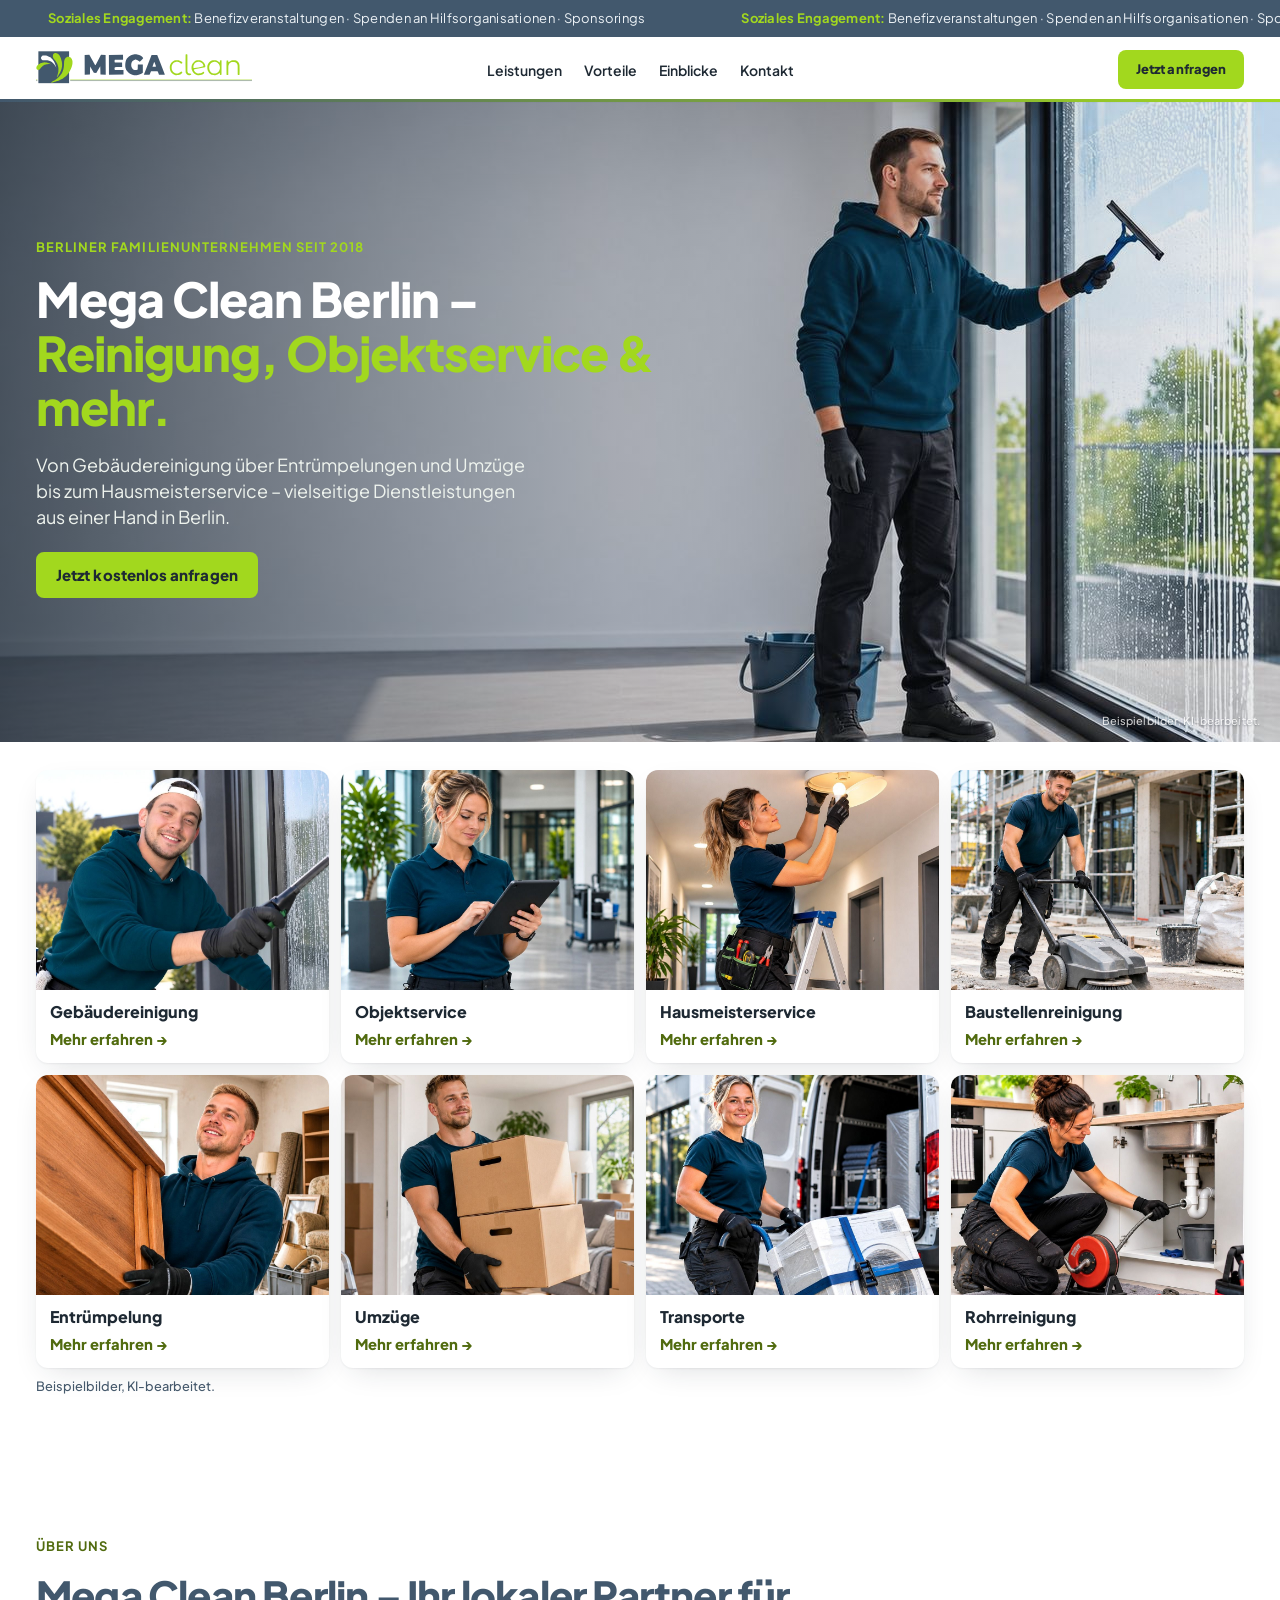
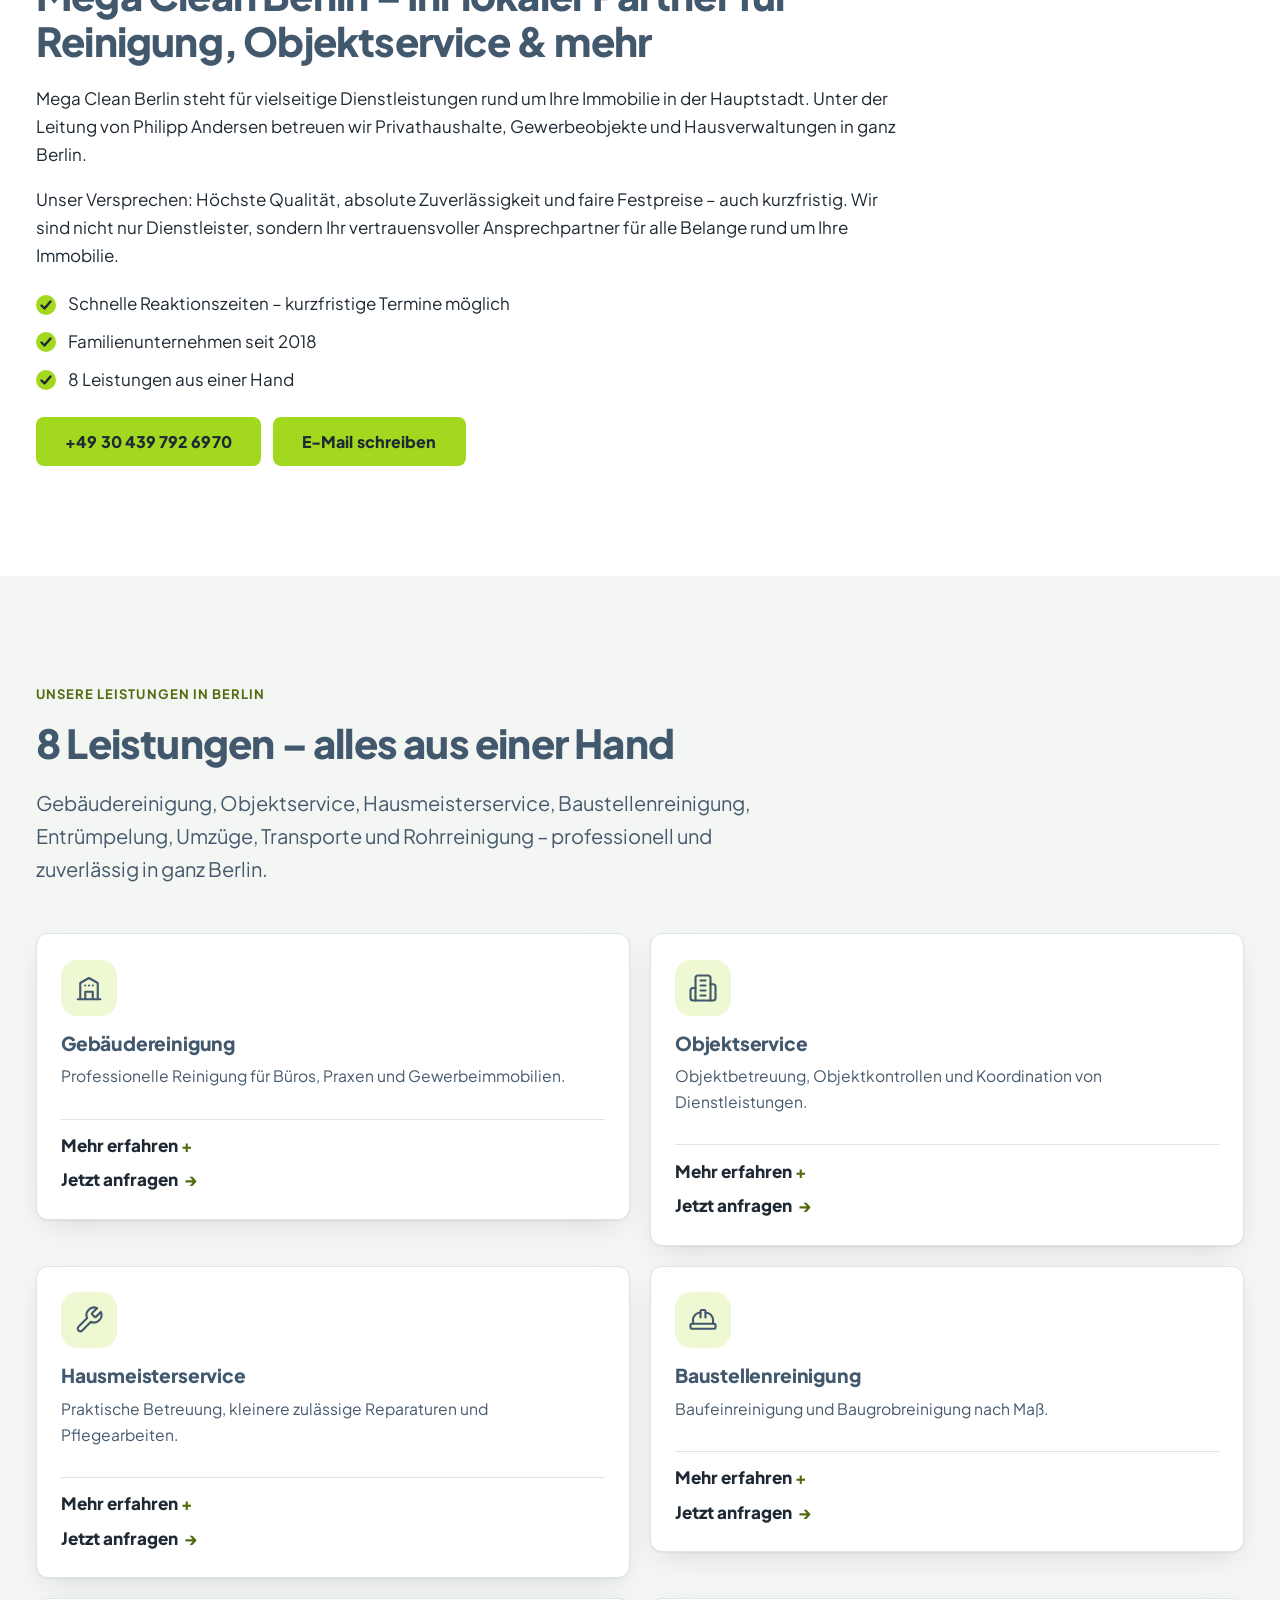
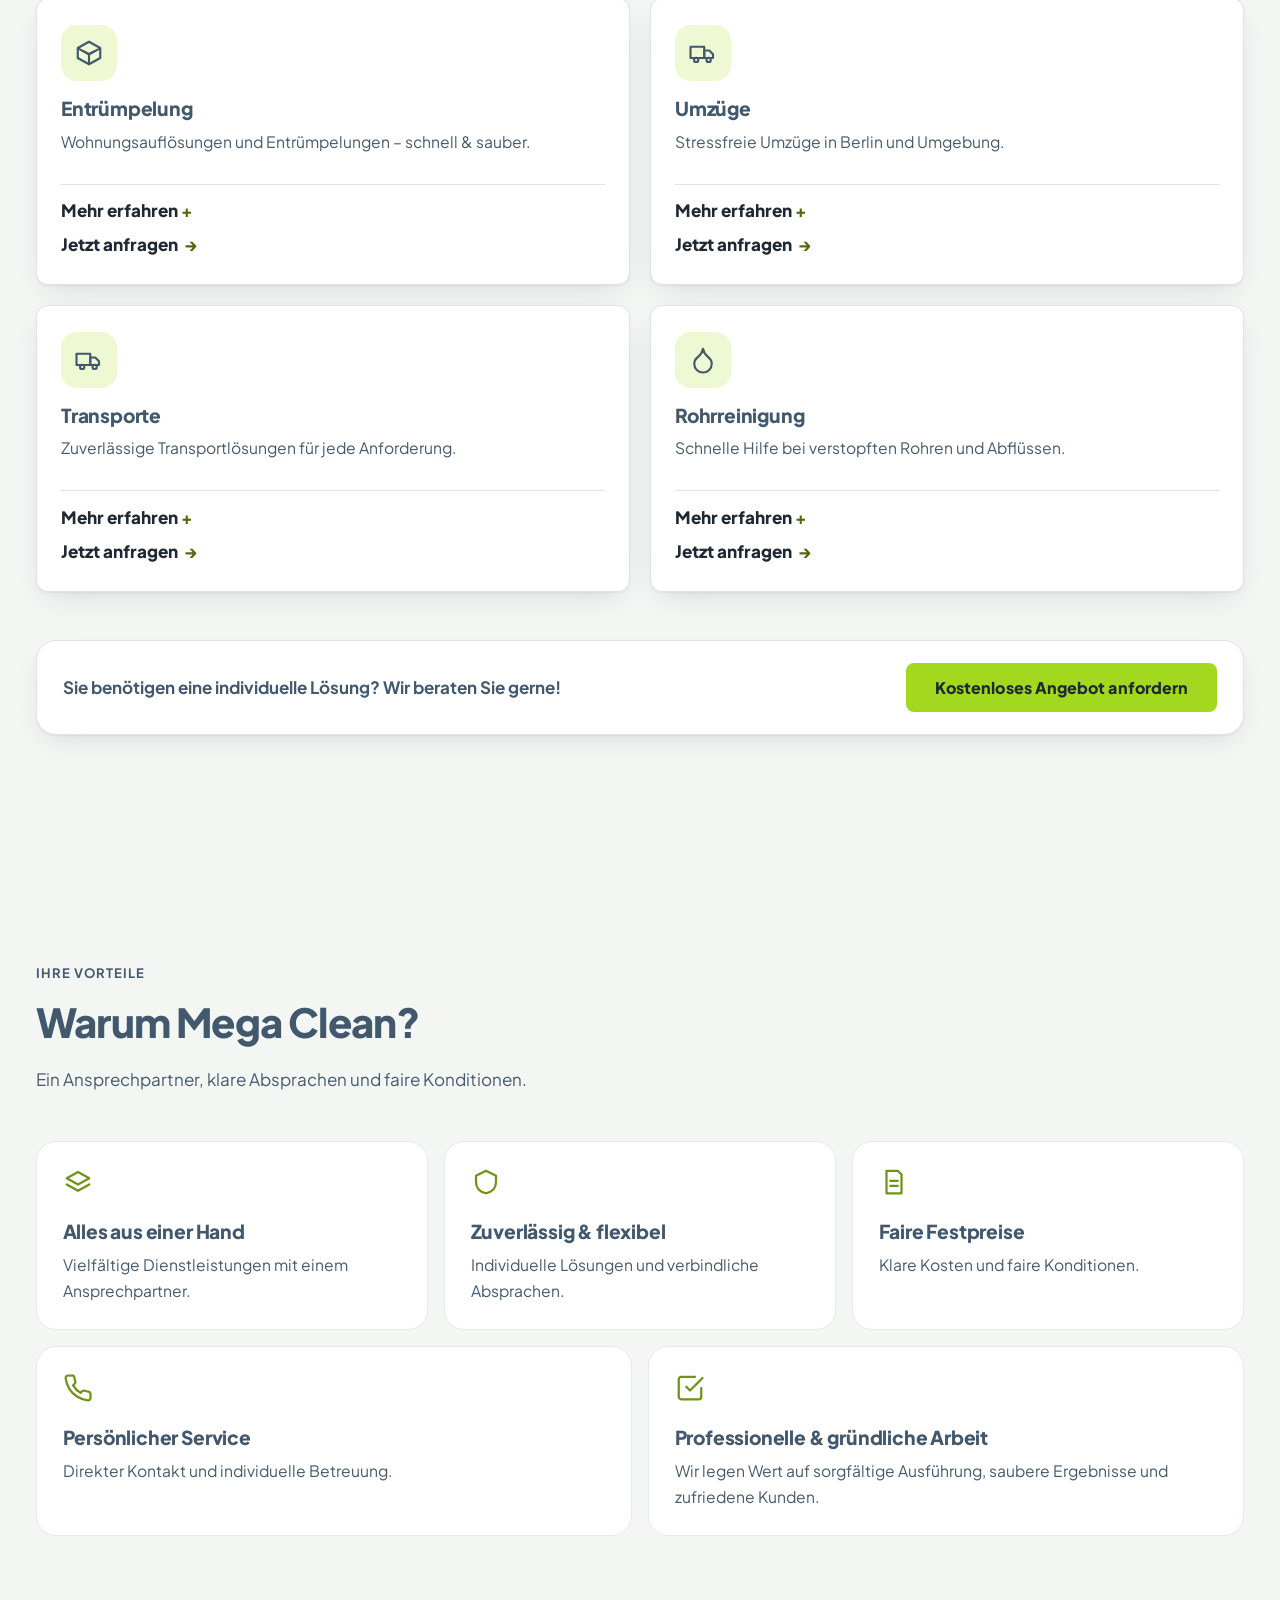
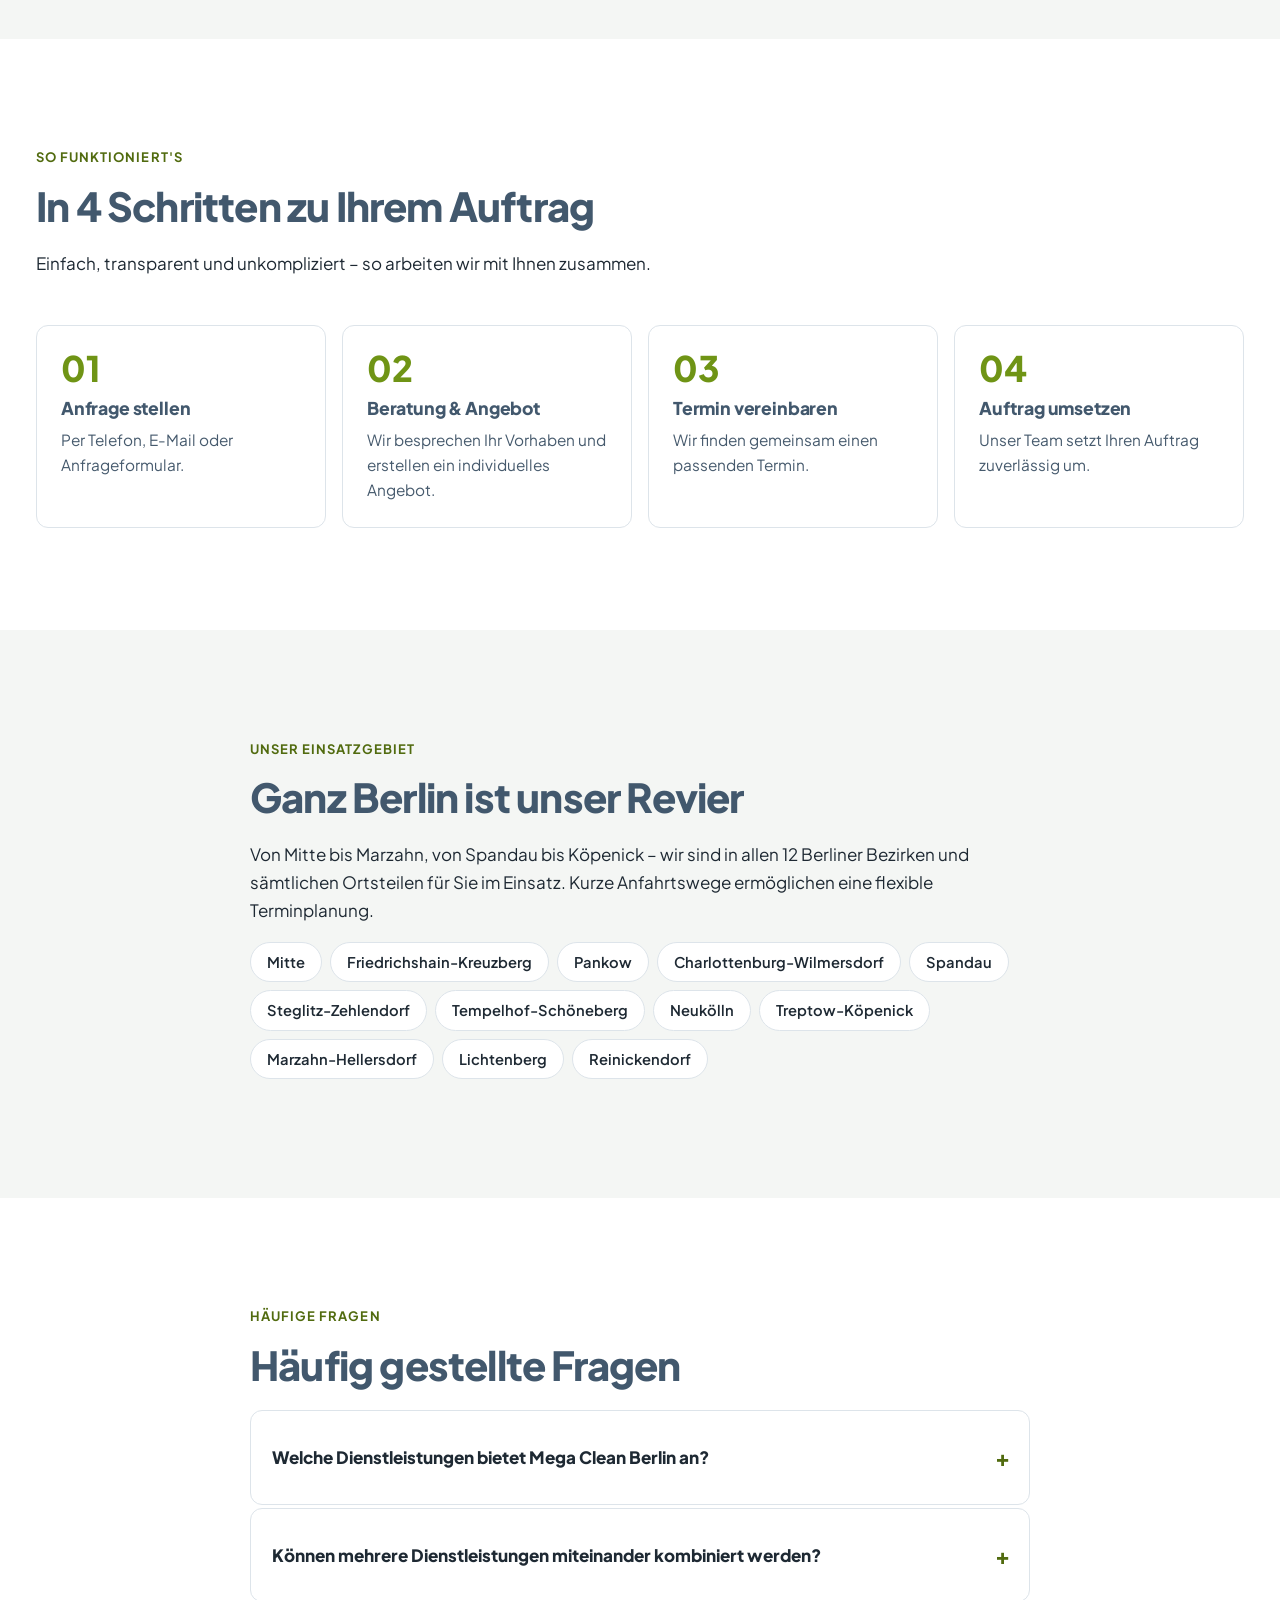
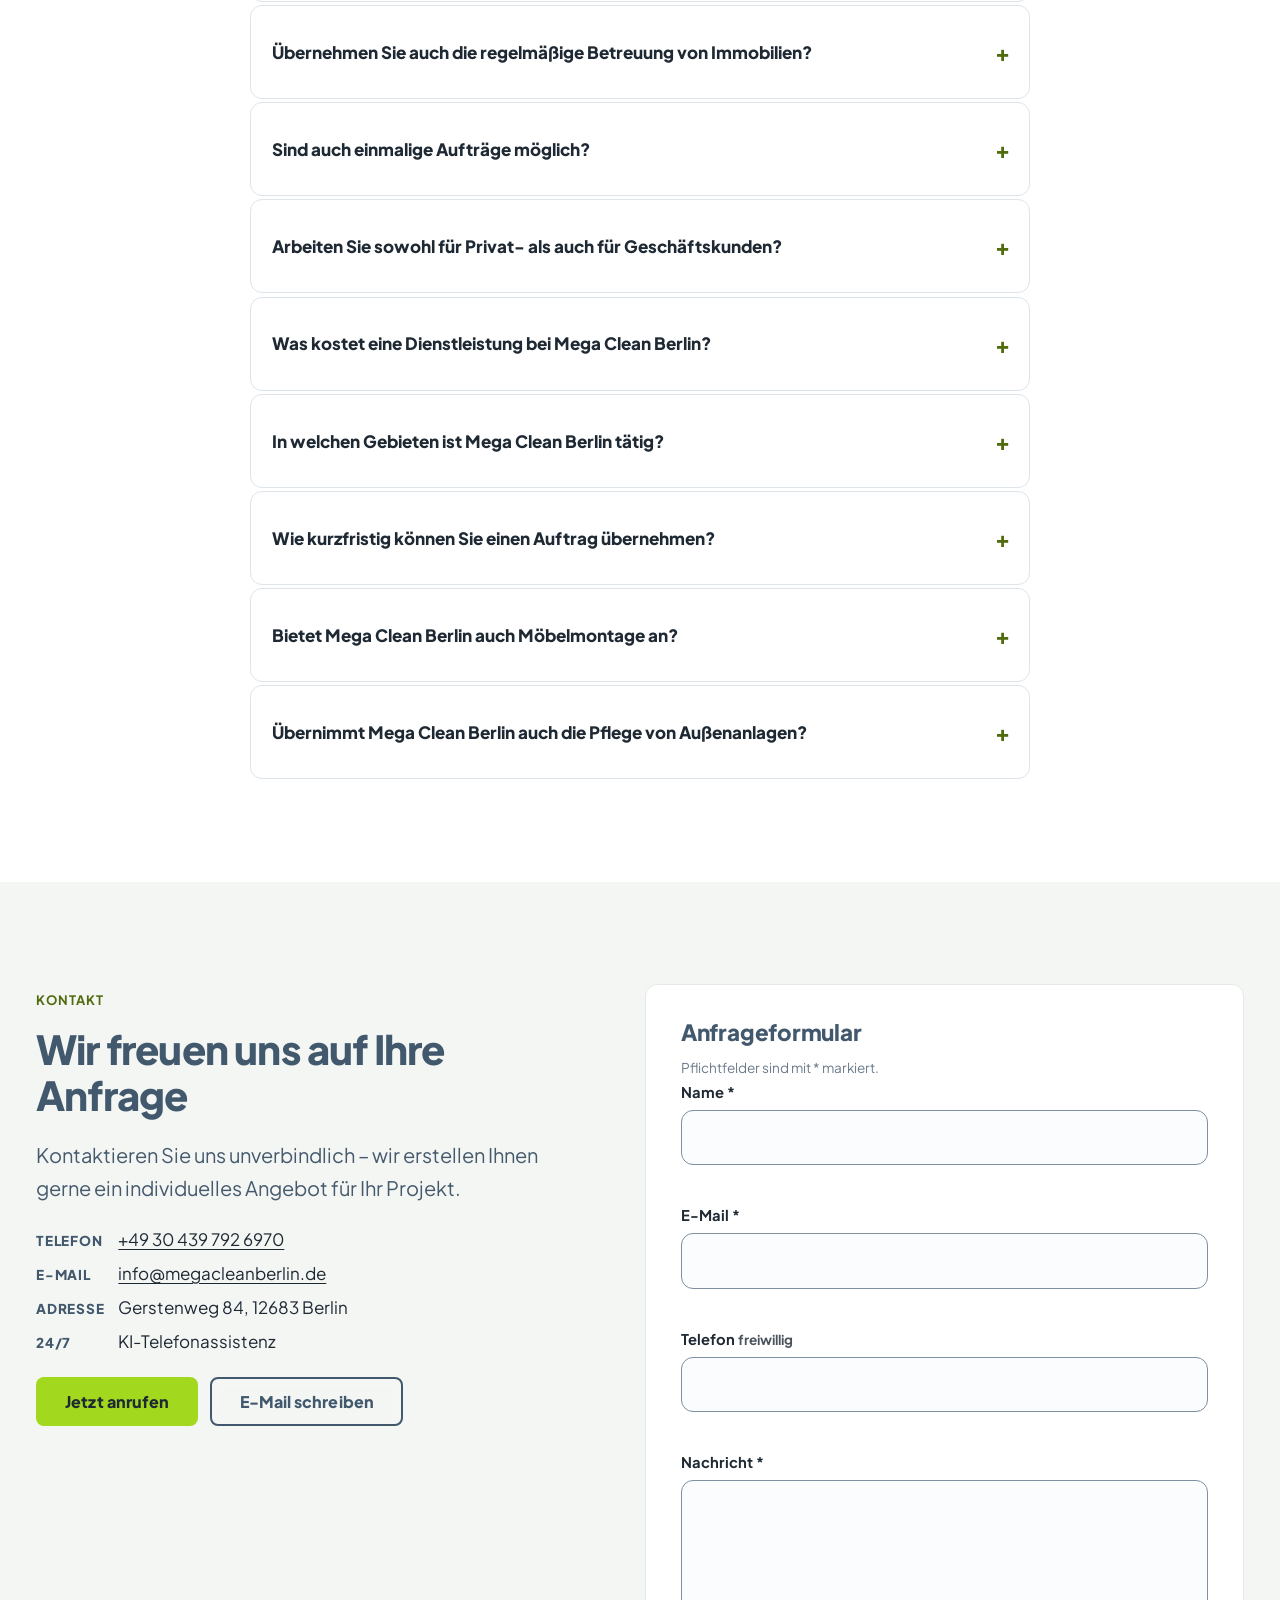
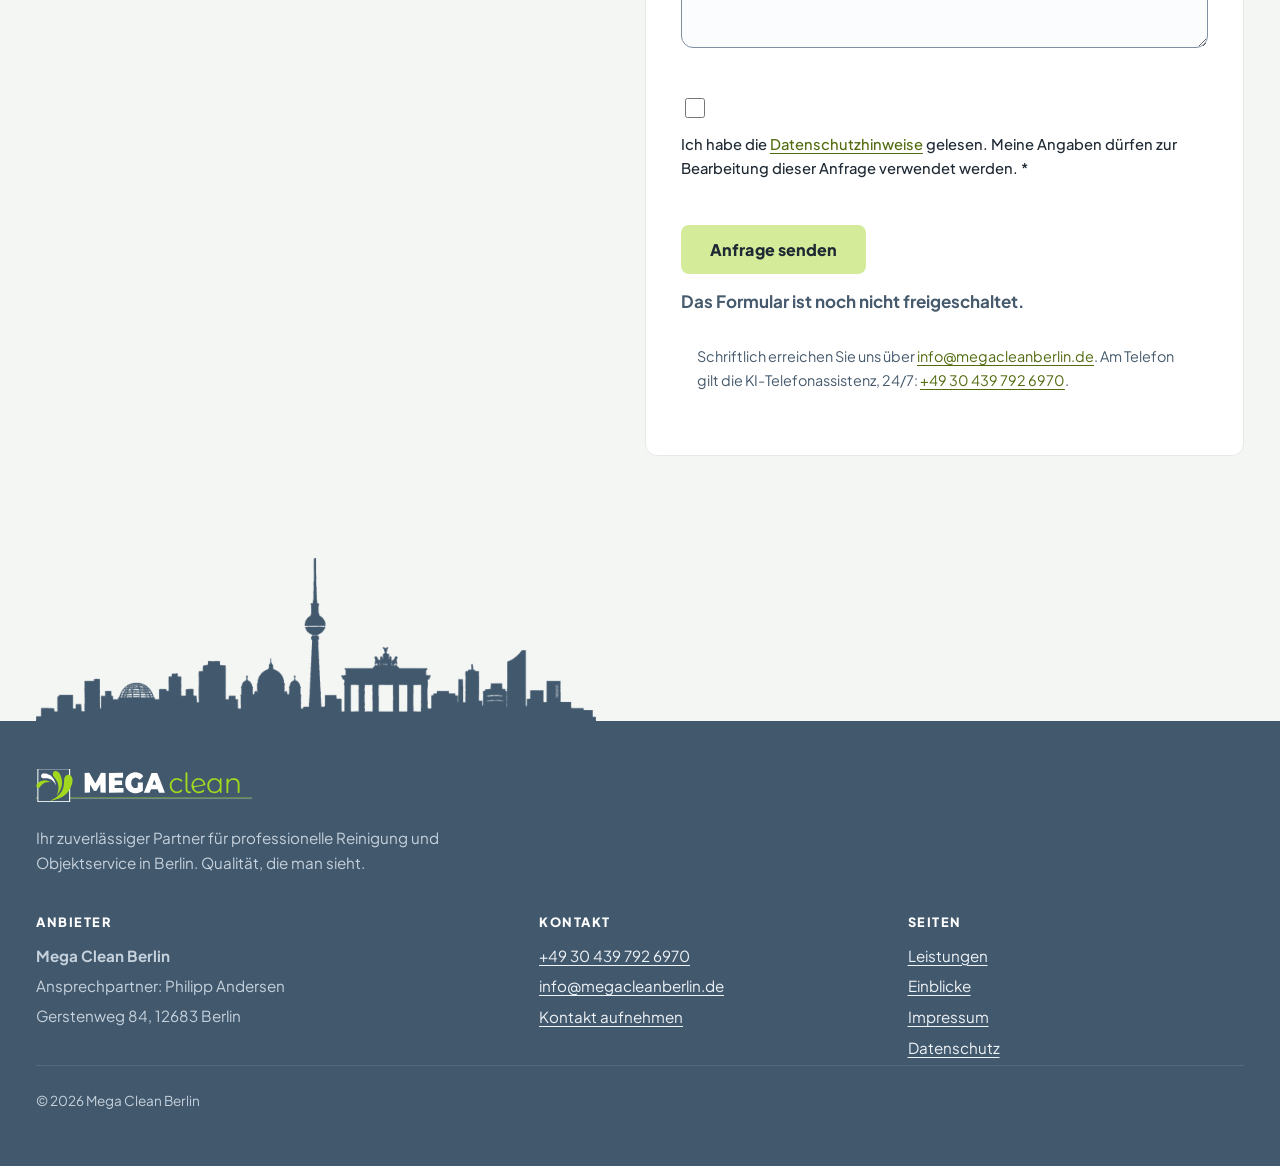
==== commit 9d8b92a8: "PR27: Soziales Engagement als Laufbanner ganz oben, ohne Lesepatenschaften; Hero-Zeile und Badge rau" ====
--- a/index.html
+++ b/index.html
@@ -26,7 +26,7 @@
 <meta name="twitter:image:alt" content="Reinigungskraft in grauem Kapuzenpullover reinigt mit einem Abzieher eine große Fensterfront.">
 <link rel="icon" href="logo-mark.svg" type="image/svg+xml">
 <link rel="preload" href="fonts/PlusJakartaSans.woff2" as="font" type="font/woff2" crossorigin>
-<link rel="stylesheet" href="style.css?v=20261116-pr24">
+<link rel="stylesheet" href="style.css?v=20261117-pr27">
 <!--
   LOGO/FARBEN: Logo = Vektor-Nachbau (Nachzeichnung) des gelieferten Logos, keine exakte Kopie; Dateien logo.svg, logo-mark.svg. Farben = Logo-Blau #42586d und Logo-Grün #a2d81e.
 -->
@@ -98,6 +98,10 @@
 <a class="sprunglink" href="#inhalt">Zum Inhalt springen</a>
 
 
+<div class="topleiste laufband" role="note" aria-label="Soziales Engagement: Benefizveranstaltungen, Spenden an Hilfsorganisationen, Sponsorings">
+  <div class="laufband__spur" aria-hidden="true"><span class="laufband__eintrag"><strong>Soziales Engagement:</strong> Benefizveranstaltungen · Spenden an Hilfsorganisationen · Sponsorings</span><span class="laufband__eintrag"><strong>Soziales Engagement:</strong> Benefizveranstaltungen · Spenden an Hilfsorganisationen · Sponsorings</span><span class="laufband__eintrag"><strong>Soziales Engagement:</strong> Benefizveranstaltungen · Spenden an Hilfsorganisationen · Sponsorings</span><span class="laufband__eintrag"><strong>Soziales Engagement:</strong> Benefizveranstaltungen · Spenden an Hilfsorganisationen · Sponsorings</span></div>
+</div>
+
 <header class="kopf">
   <div class="wrap kopf__innen">
     <a class="marke" href="#start" aria-label="Mega Clean Berlin – zum Seitenanfang"><svg class="logo" role="img" aria-label="Mega Clean Berlin" viewBox="28 12 1446 235" focusable="false"><use href="#mc-logo"/></svg></a>
@@ -115,8 +119,6 @@
     <div class="wrap">
       <div class="hero__text">
         <p class="eyebrow">Berliner Familienunternehmen seit 2018</p>
-        <p class="hero__wert">Wir setzen Wert auf soziales Engagement</p>
-        <p class="hero__sozial"><strong>Soziales Engagement:</strong> Benefizveranstaltungen · Spenden an Hilfsorganisationen · Sponsorings</p>
         <h1 id="h-hero"><span class="zeile">Mega Clean Berlin –</span><em><span class="zeile">Reinigung, Objektservice &amp; mehr.</span></em></h1>
         <p class="lead">Von Gebäudereinigung über Entrümpelungen und Umzüge bis zum Hausmeisterservice – vielseitige Dienstleistungen aus einer Hand in Berlin.</p>
         <p class="knopfreihe"><a class="btn btn--primaer" href="#kontakt">Jetzt kostenlos anfragen</a></p>
--- a/style.css
+++ b/style.css
@@ -623,5 +623,12 @@
 .faq .kachel__mehr{margin-top:0;padding:.9rem 0;border-top:1px solid var(--line)}
 .faq .kachel__mehr p{color:var(--mut)}
 
-/* Sozial-Zeile und Button „gemeinsam ans Ziel“ (PR26) */
-.hero__wert{margin:0 0 .6rem;font-weight:700;font-size:1.05rem;color:#fff}
+
+/* Laufbanner Soziales Engagement (PR27) */
+.laufband{overflow:hidden;white-space:nowrap;padding:8px 0;font-size:13px;position:relative}
+.laufband__spur{display:inline-flex;width:max-content;animation:laufband 32s linear infinite}
+.laufband:hover .laufband__spur{animation-play-state:paused}
+.laufband__eintrag{padding:0 3rem;color:#eef3f7}
+.laufband__eintrag strong{color:var(--gruen);font-weight:700}
+@keyframes laufband{from{transform:translateX(0)}to{transform:translateX(-50%)}}
+@media (prefers-reduced-motion:reduce){.laufband{white-space:normal;text-align:center}.laufband__spur{animation:none;width:auto;display:block}.laufband__eintrag:not(:first-child){display:none}}
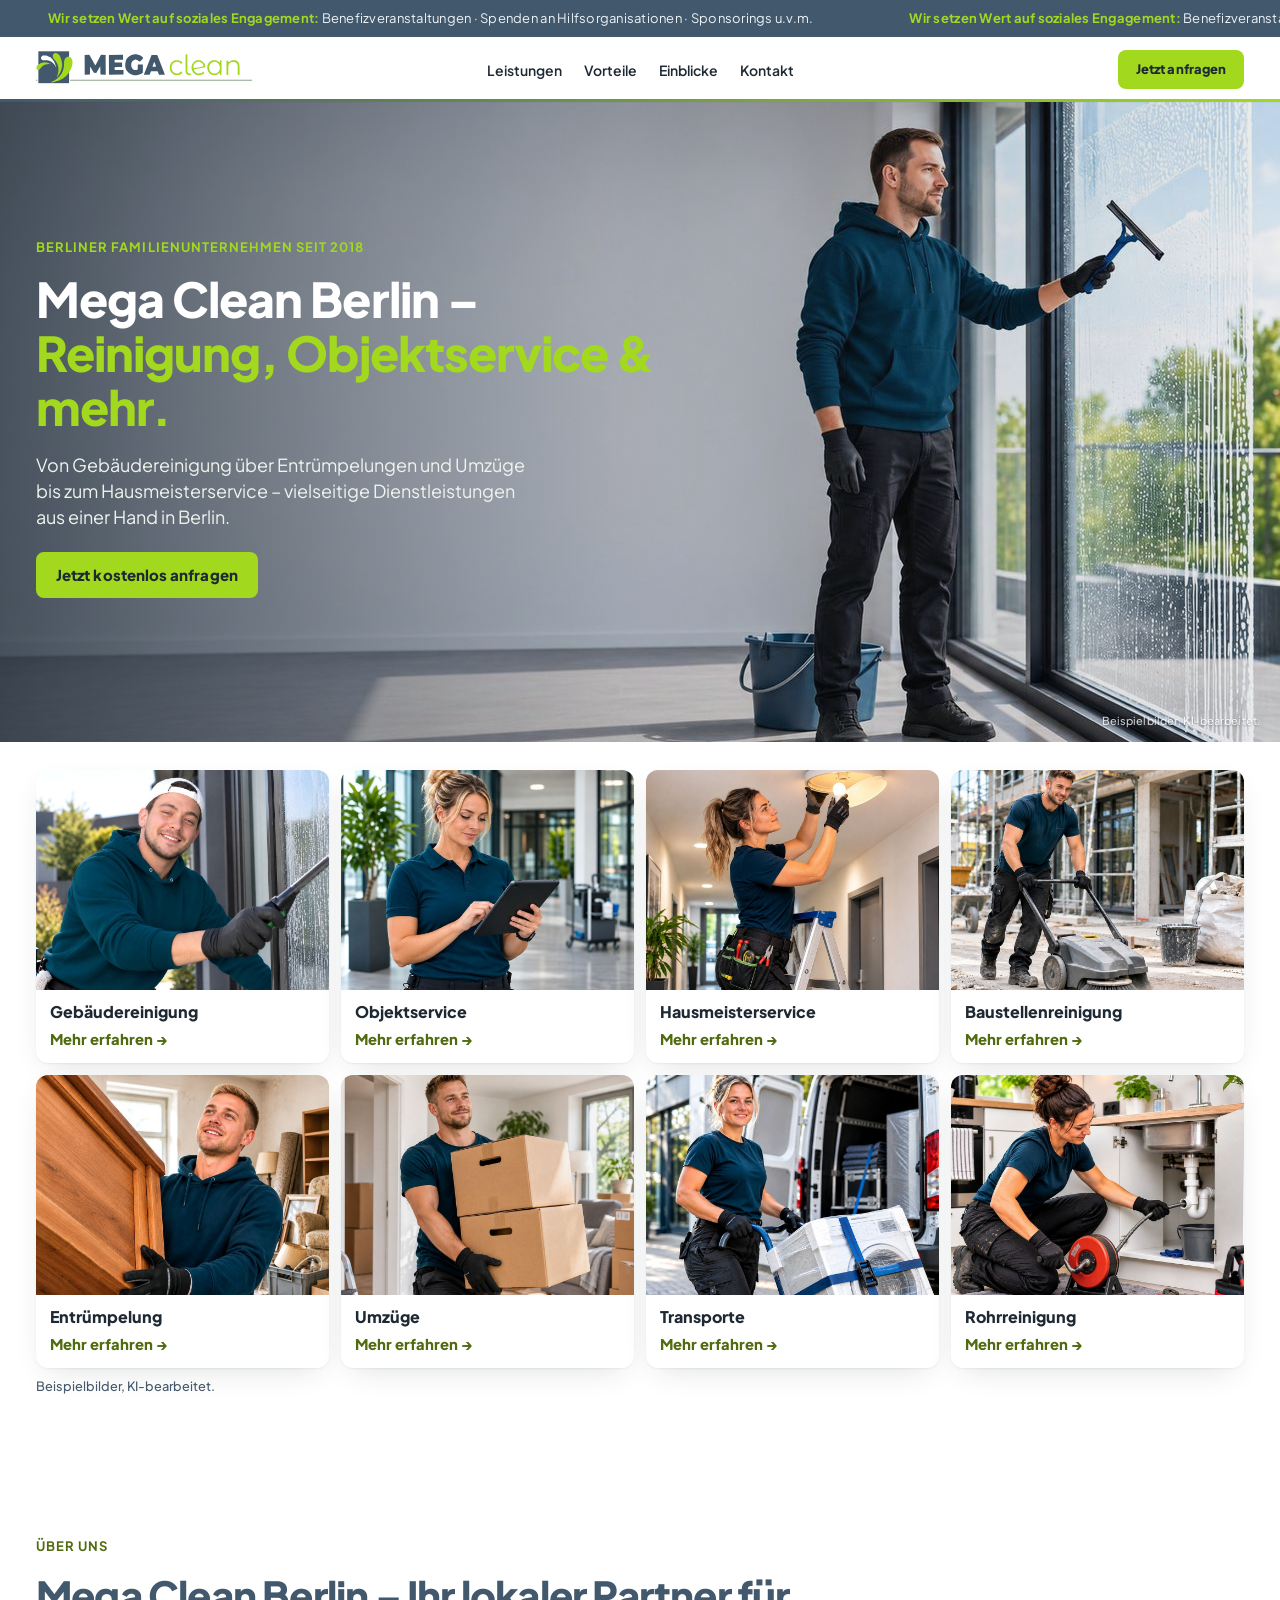
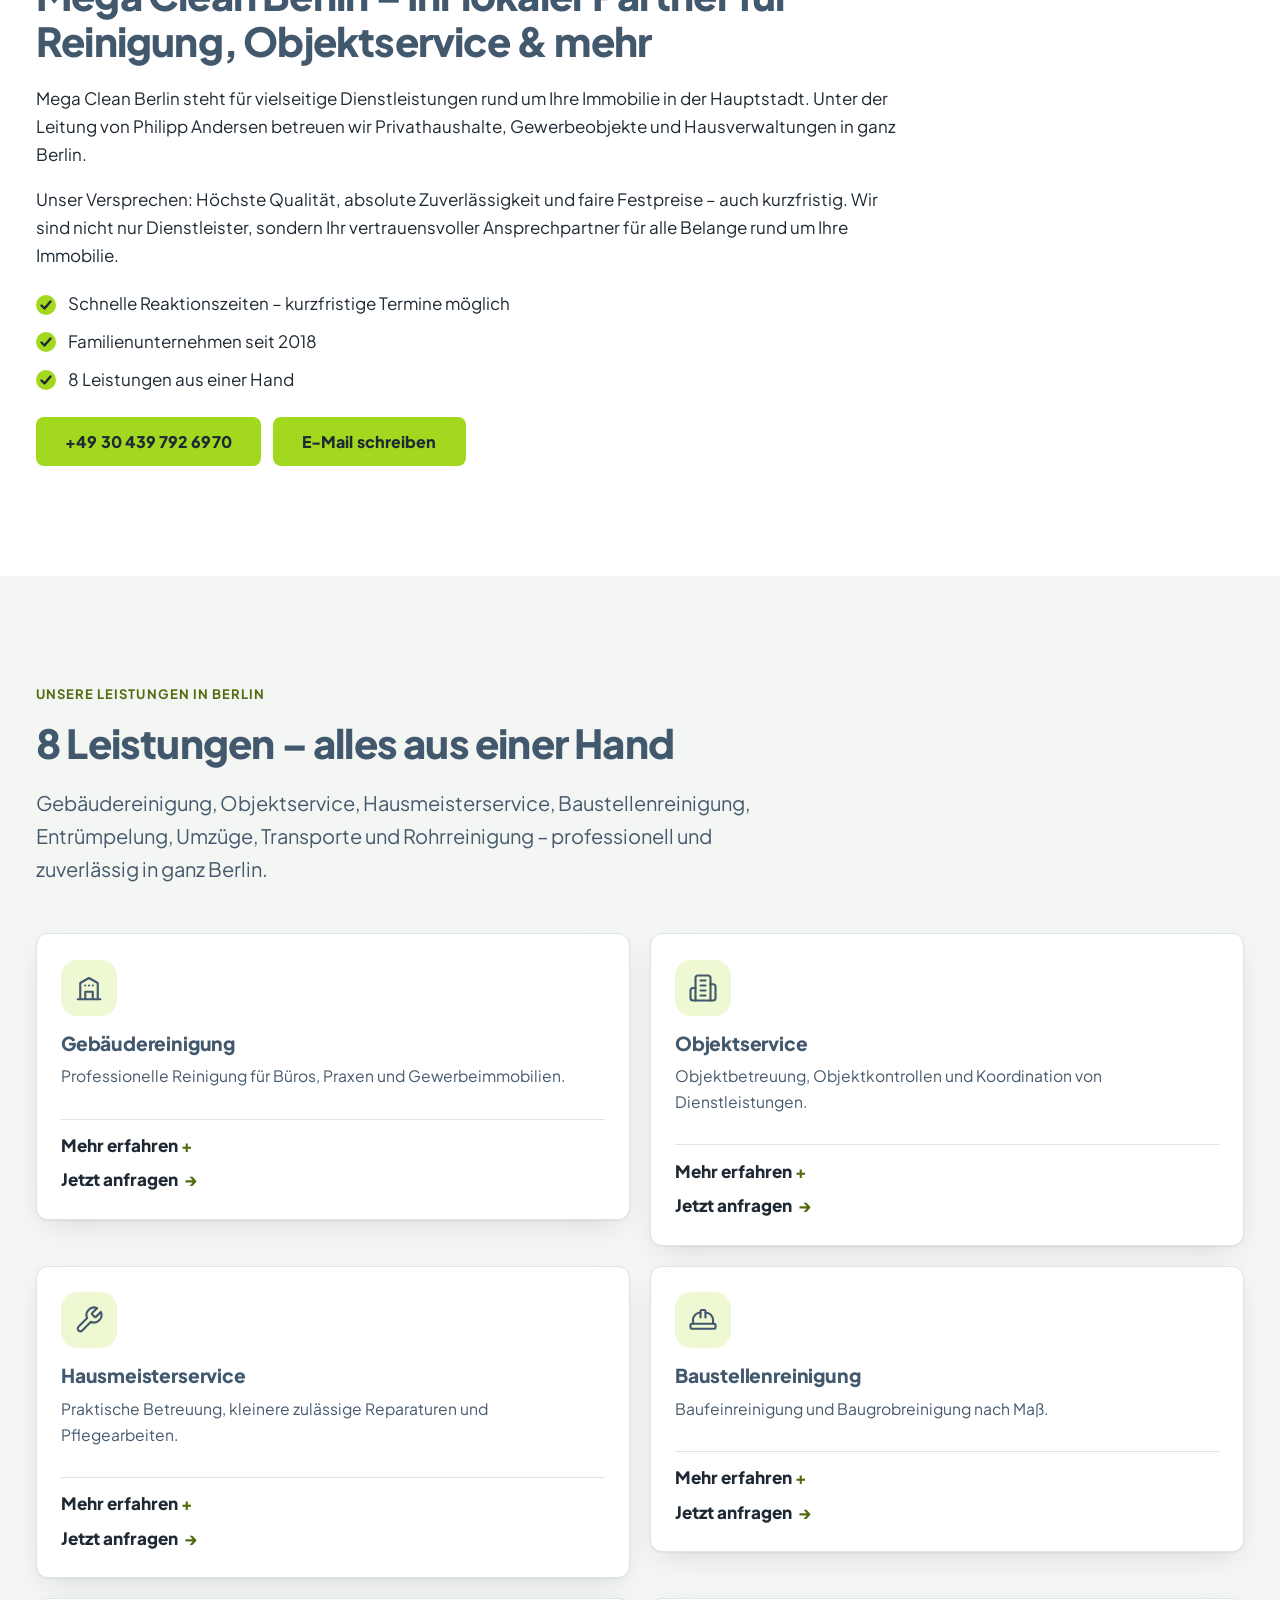
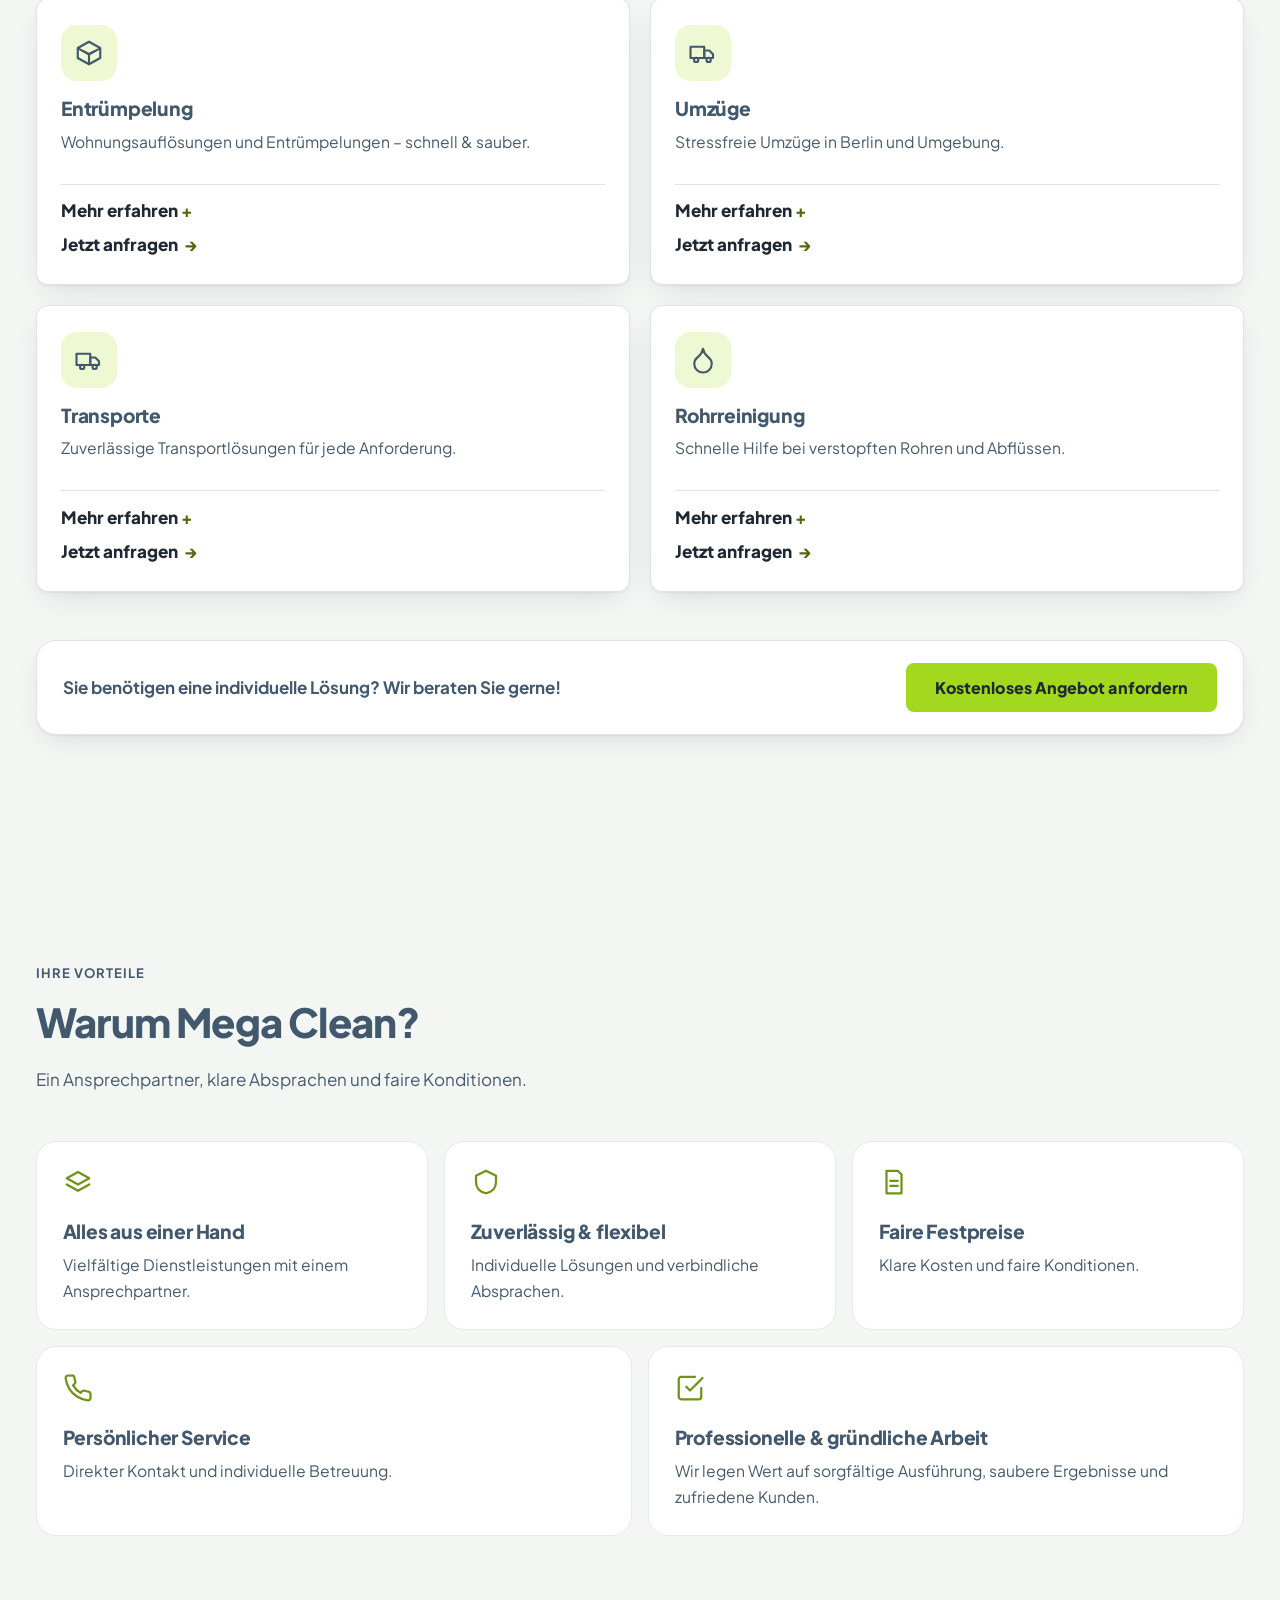
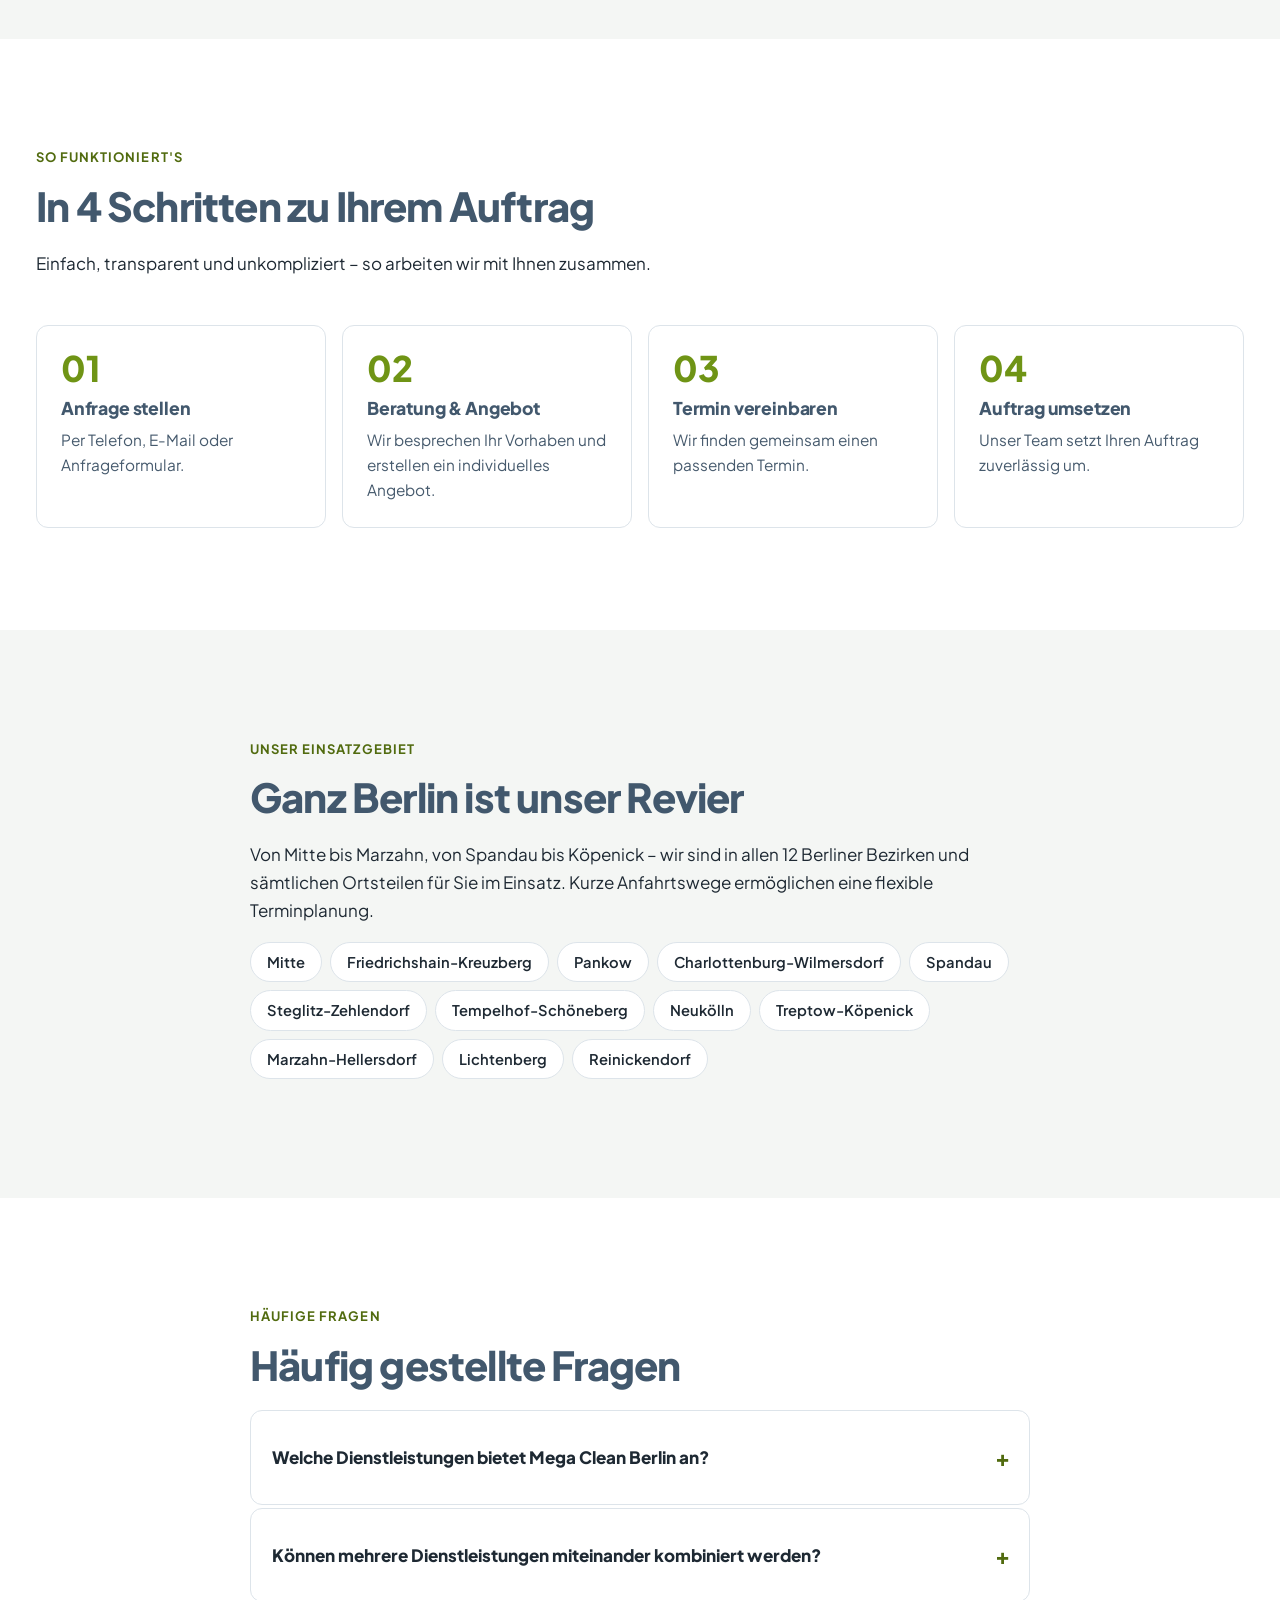
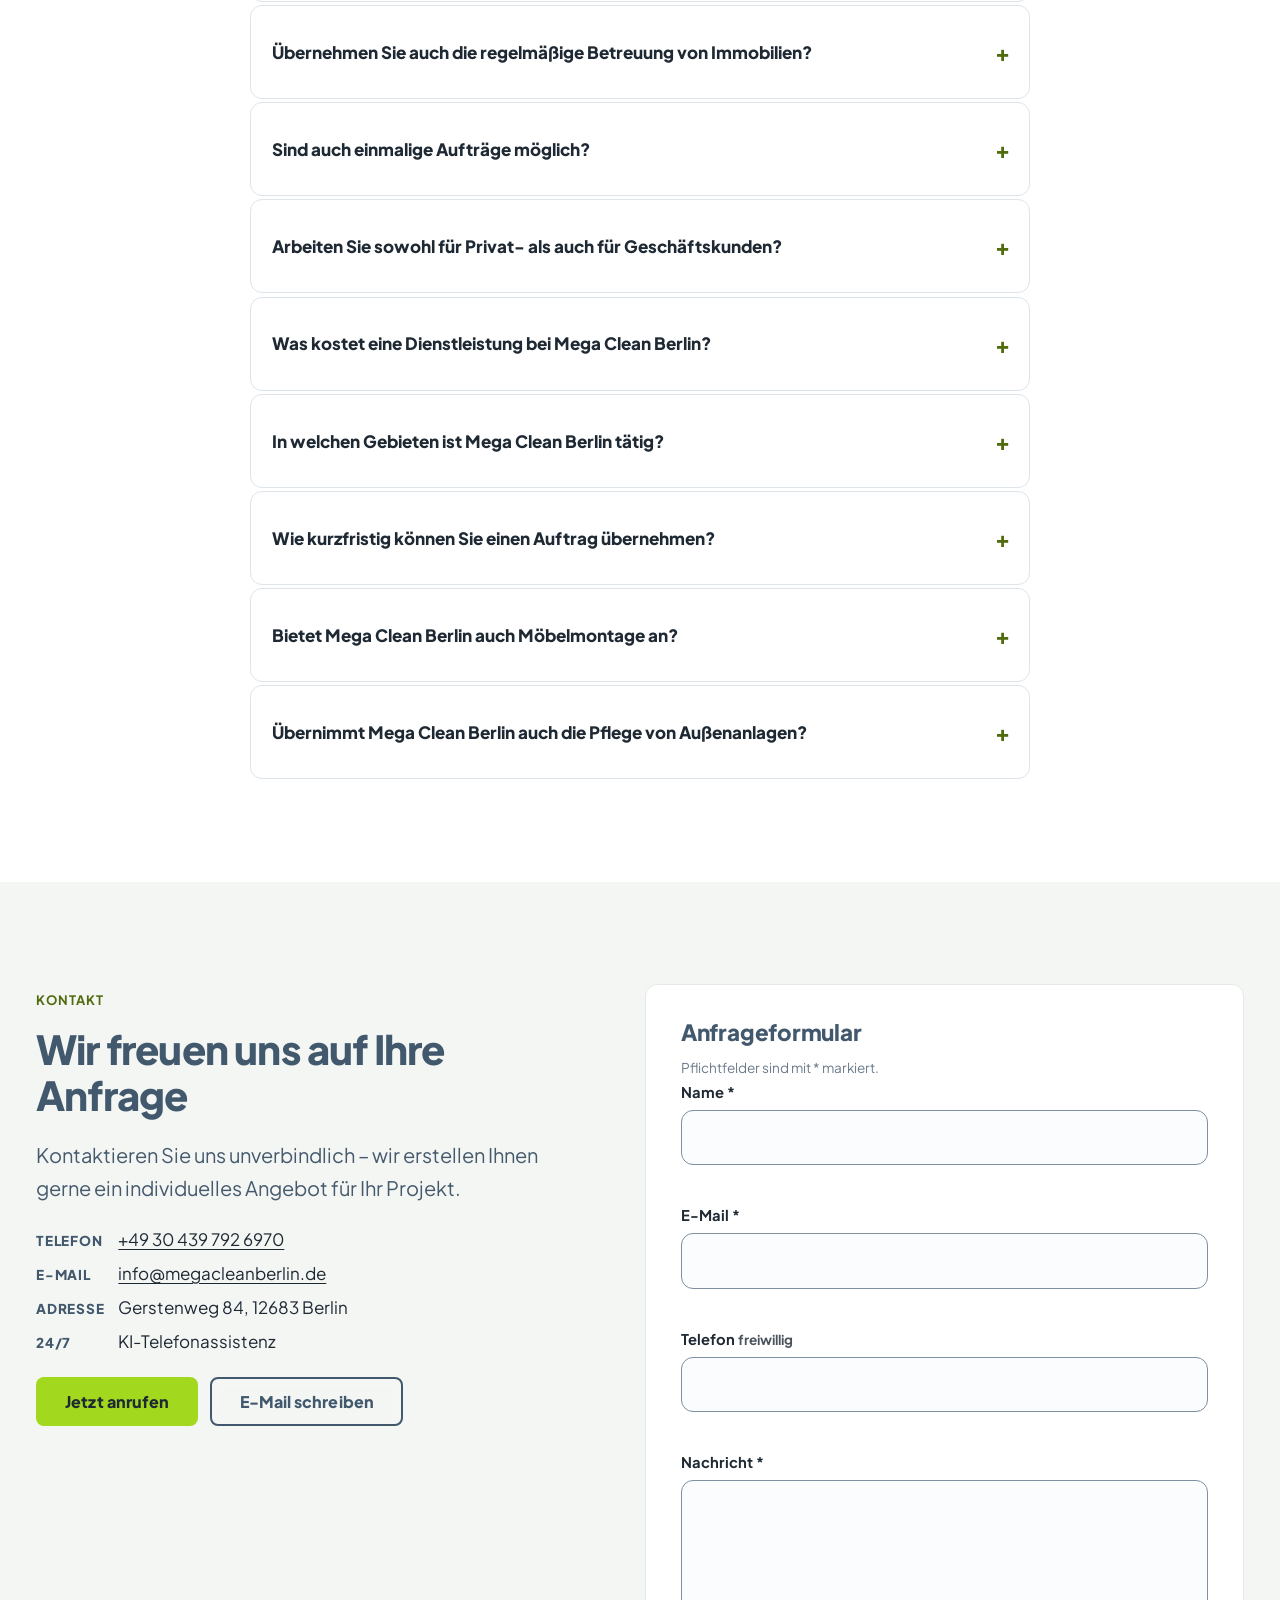
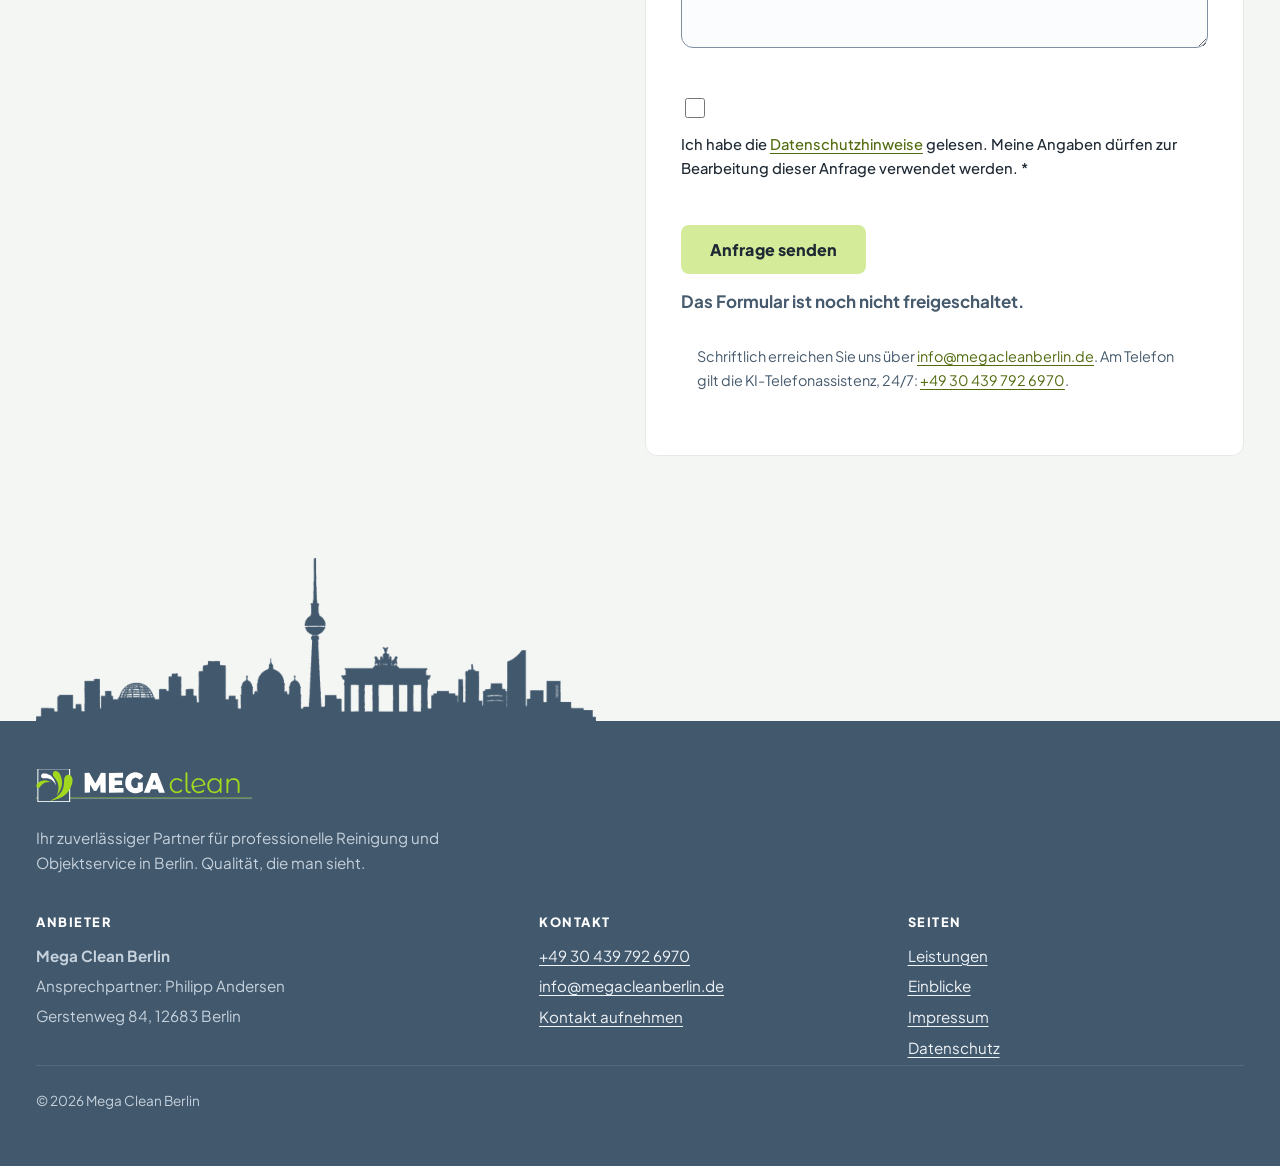
==== commit 178d1e43: "PR28: Laufbanner-Text nach Sarahs Wunsch" ====
--- a/index.html
+++ b/index.html
@@ -26,7 +26,7 @@
 <meta name="twitter:image:alt" content="Reinigungskraft in grauem Kapuzenpullover reinigt mit einem Abzieher eine große Fensterfront.">
 <link rel="icon" href="logo-mark.svg" type="image/svg+xml">
 <link rel="preload" href="fonts/PlusJakartaSans.woff2" as="font" type="font/woff2" crossorigin>
-<link rel="stylesheet" href="style.css?v=20261117-pr27">
+<link rel="stylesheet" href="style.css?v=20261117-pr28">
 <!--
   LOGO/FARBEN: Logo = Vektor-Nachbau (Nachzeichnung) des gelieferten Logos, keine exakte Kopie; Dateien logo.svg, logo-mark.svg. Farben = Logo-Blau #42586d und Logo-Grün #a2d81e.
 -->
@@ -98,8 +98,8 @@
 <a class="sprunglink" href="#inhalt">Zum Inhalt springen</a>
 
 
-<div class="topleiste laufband" role="note" aria-label="Soziales Engagement: Benefizveranstaltungen, Spenden an Hilfsorganisationen, Sponsorings">
-  <div class="laufband__spur" aria-hidden="true"><span class="laufband__eintrag"><strong>Soziales Engagement:</strong> Benefizveranstaltungen · Spenden an Hilfsorganisationen · Sponsorings</span><span class="laufband__eintrag"><strong>Soziales Engagement:</strong> Benefizveranstaltungen · Spenden an Hilfsorganisationen · Sponsorings</span><span class="laufband__eintrag"><strong>Soziales Engagement:</strong> Benefizveranstaltungen · Spenden an Hilfsorganisationen · Sponsorings</span><span class="laufband__eintrag"><strong>Soziales Engagement:</strong> Benefizveranstaltungen · Spenden an Hilfsorganisationen · Sponsorings</span></div>
+<div class="topleiste laufband" role="note" aria-label="Wir setzen Wert auf soziales Engagement: Benefizveranstaltungen, Spenden an Hilfsorganisationen, Sponsorings und vieles mehr">
+  <div class="laufband__spur" aria-hidden="true"><span class="laufband__eintrag"><strong>Wir setzen Wert auf soziales Engagement:</strong> Benefizveranstaltungen · Spenden an Hilfsorganisationen · Sponsorings u.v.m.</span><span class="laufband__eintrag"><strong>Wir setzen Wert auf soziales Engagement:</strong> Benefizveranstaltungen · Spenden an Hilfsorganisationen · Sponsorings u.v.m.</span><span class="laufband__eintrag"><strong>Wir setzen Wert auf soziales Engagement:</strong> Benefizveranstaltungen · Spenden an Hilfsorganisationen · Sponsorings u.v.m.</span><span class="laufband__eintrag"><strong>Wir setzen Wert auf soziales Engagement:</strong> Benefizveranstaltungen · Spenden an Hilfsorganisationen · Sponsorings u.v.m.</span></div>
 </div>
 
 <header class="kopf">
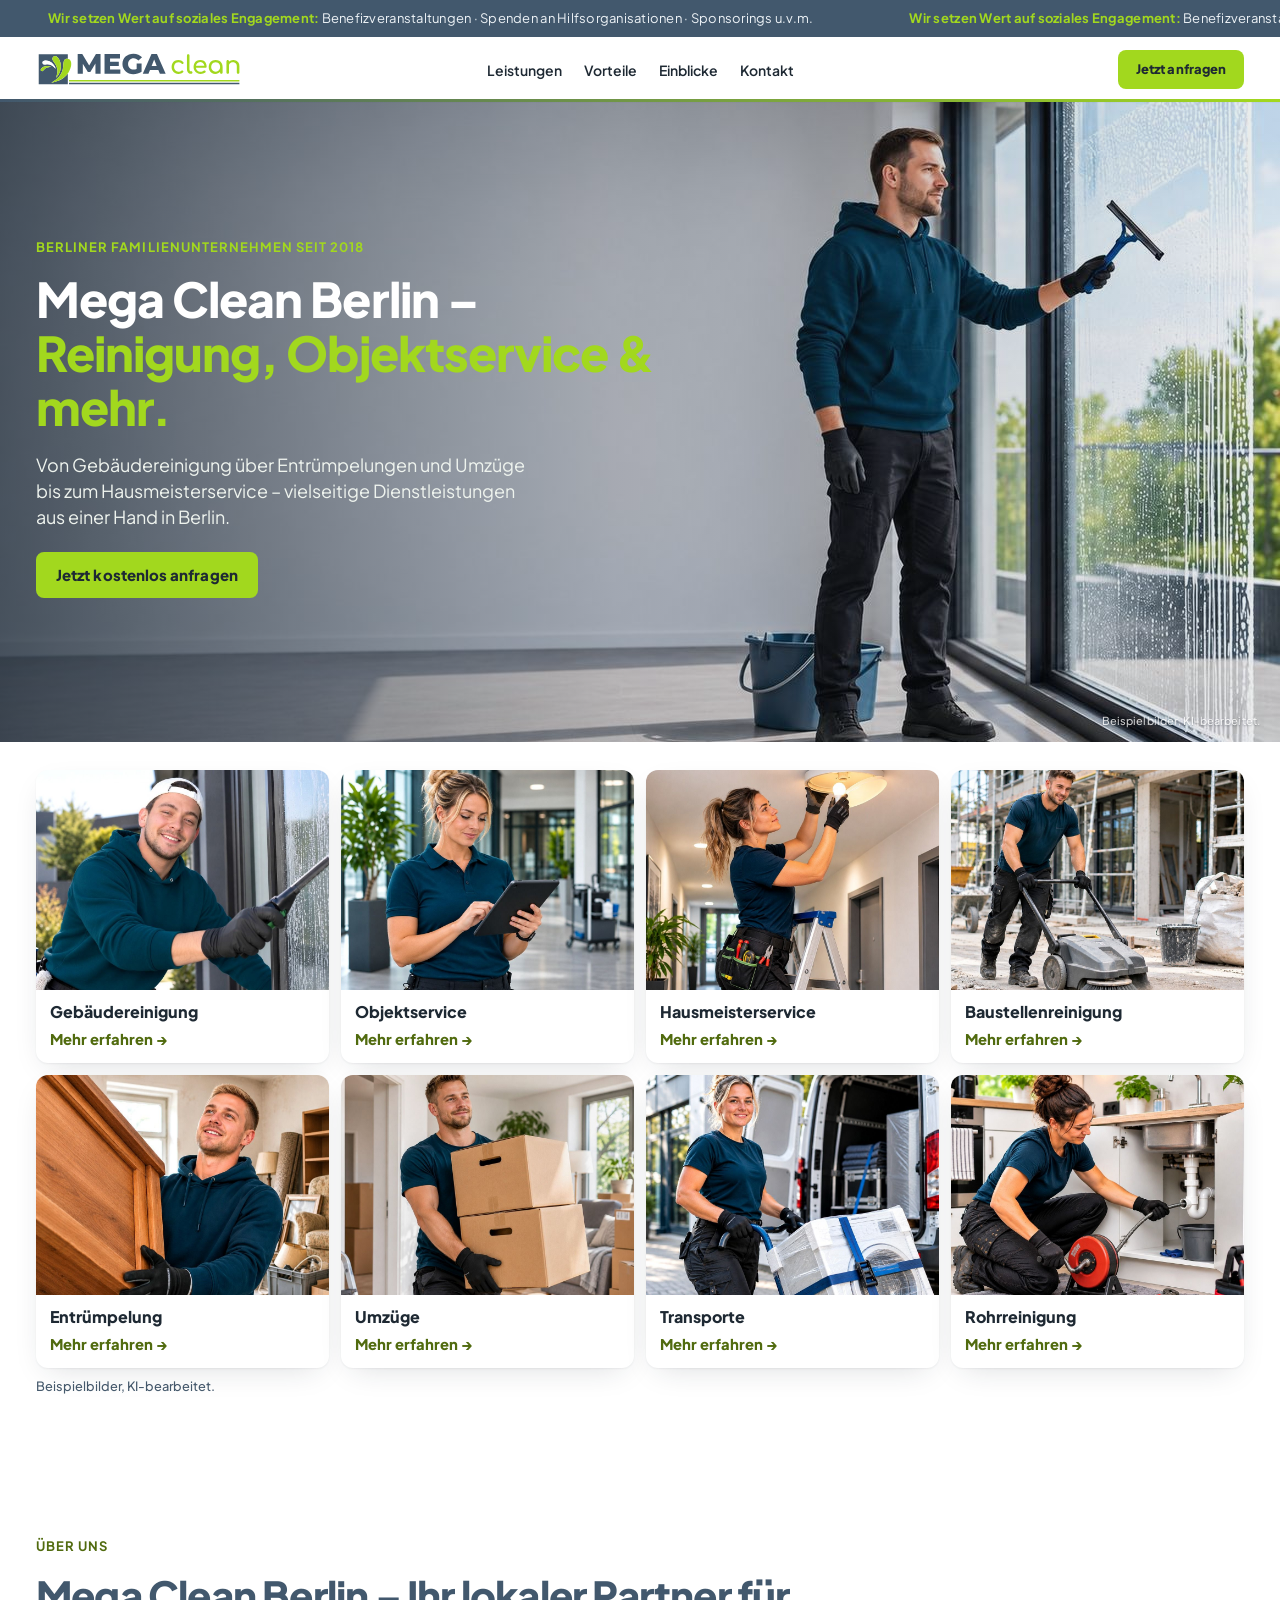
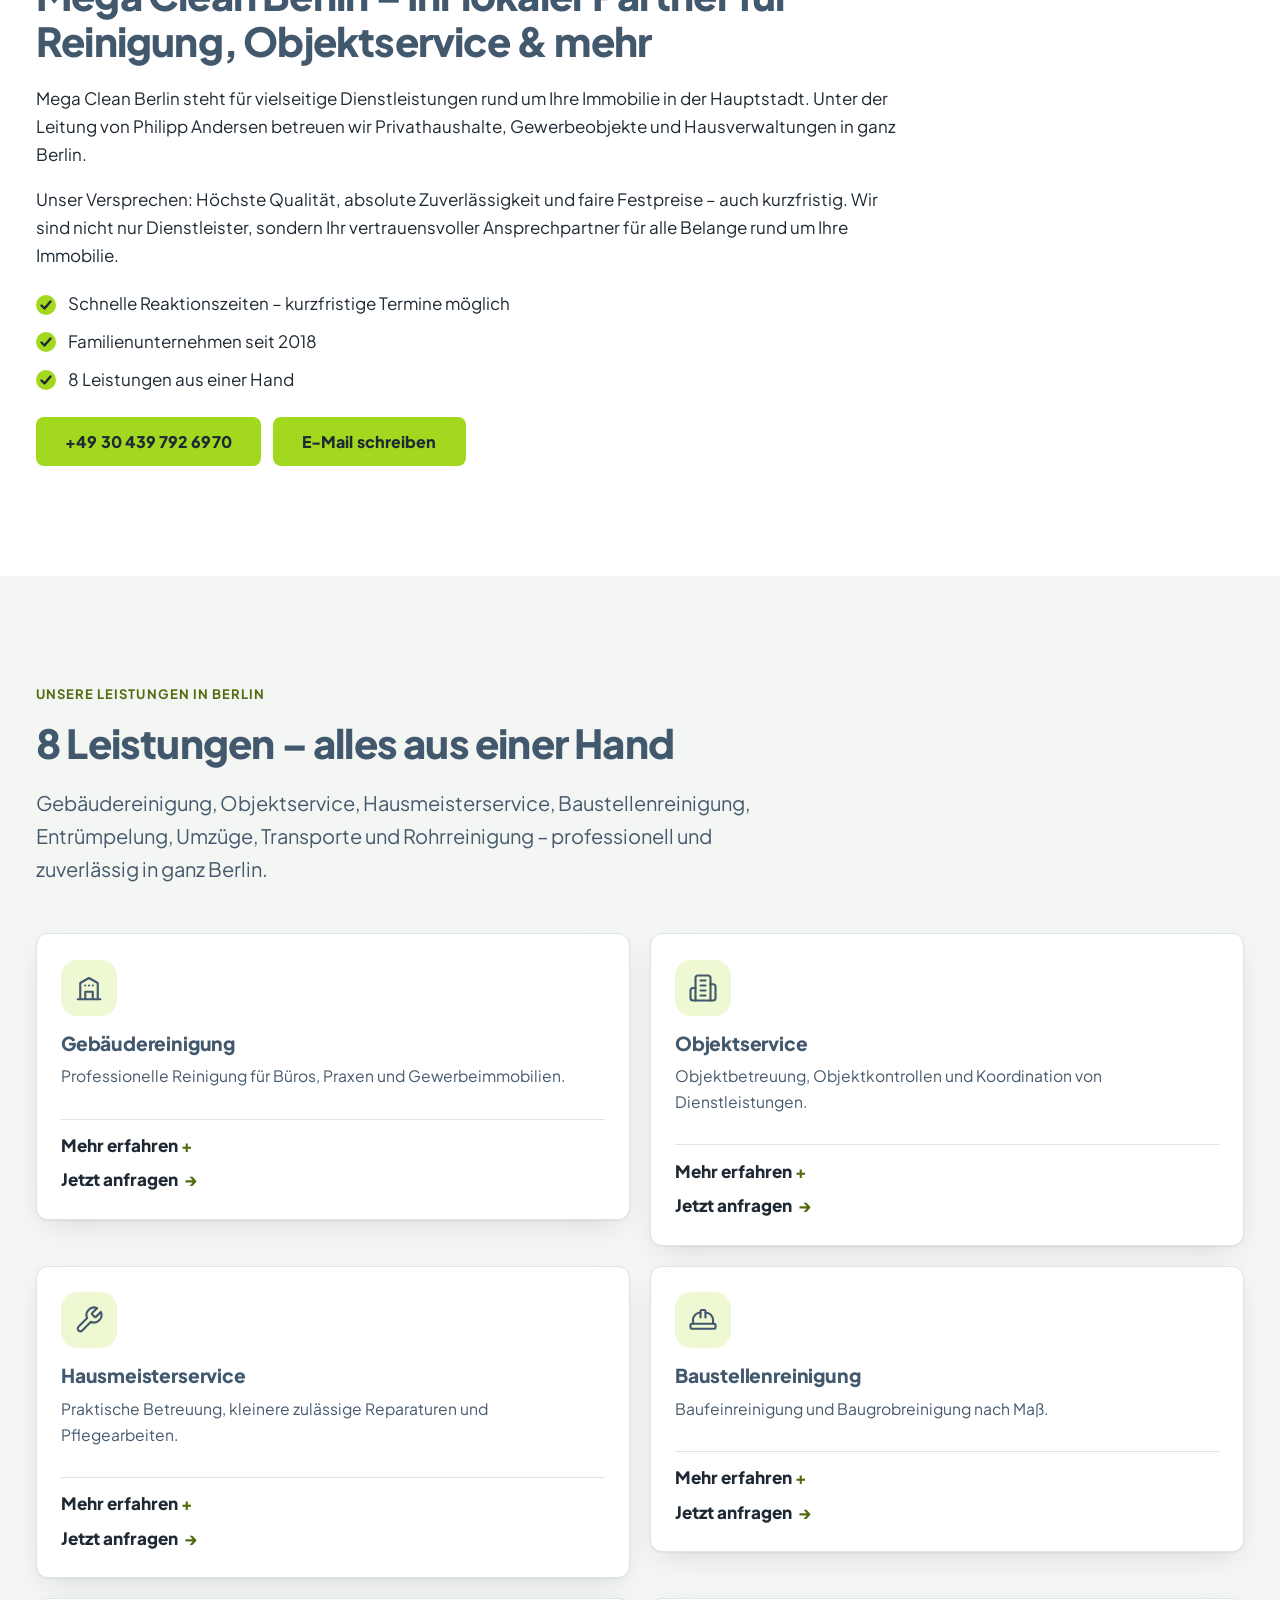
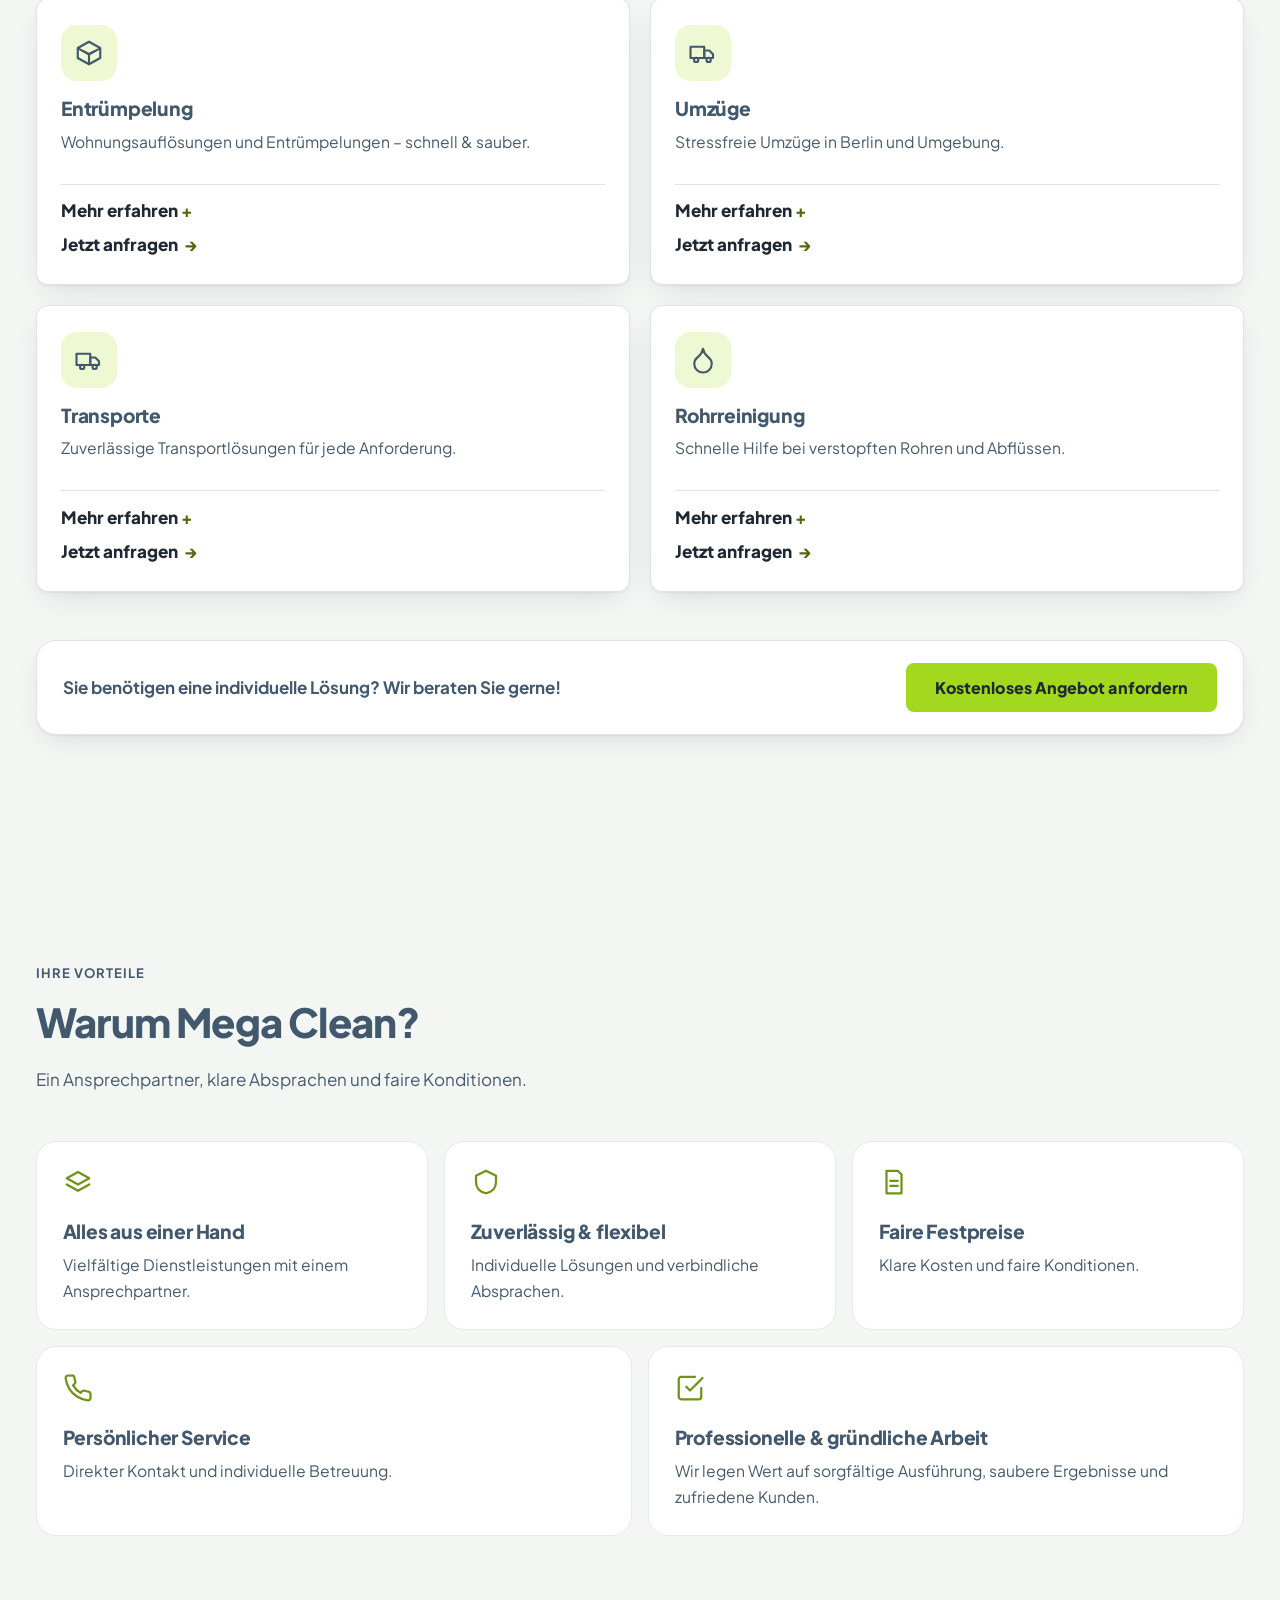
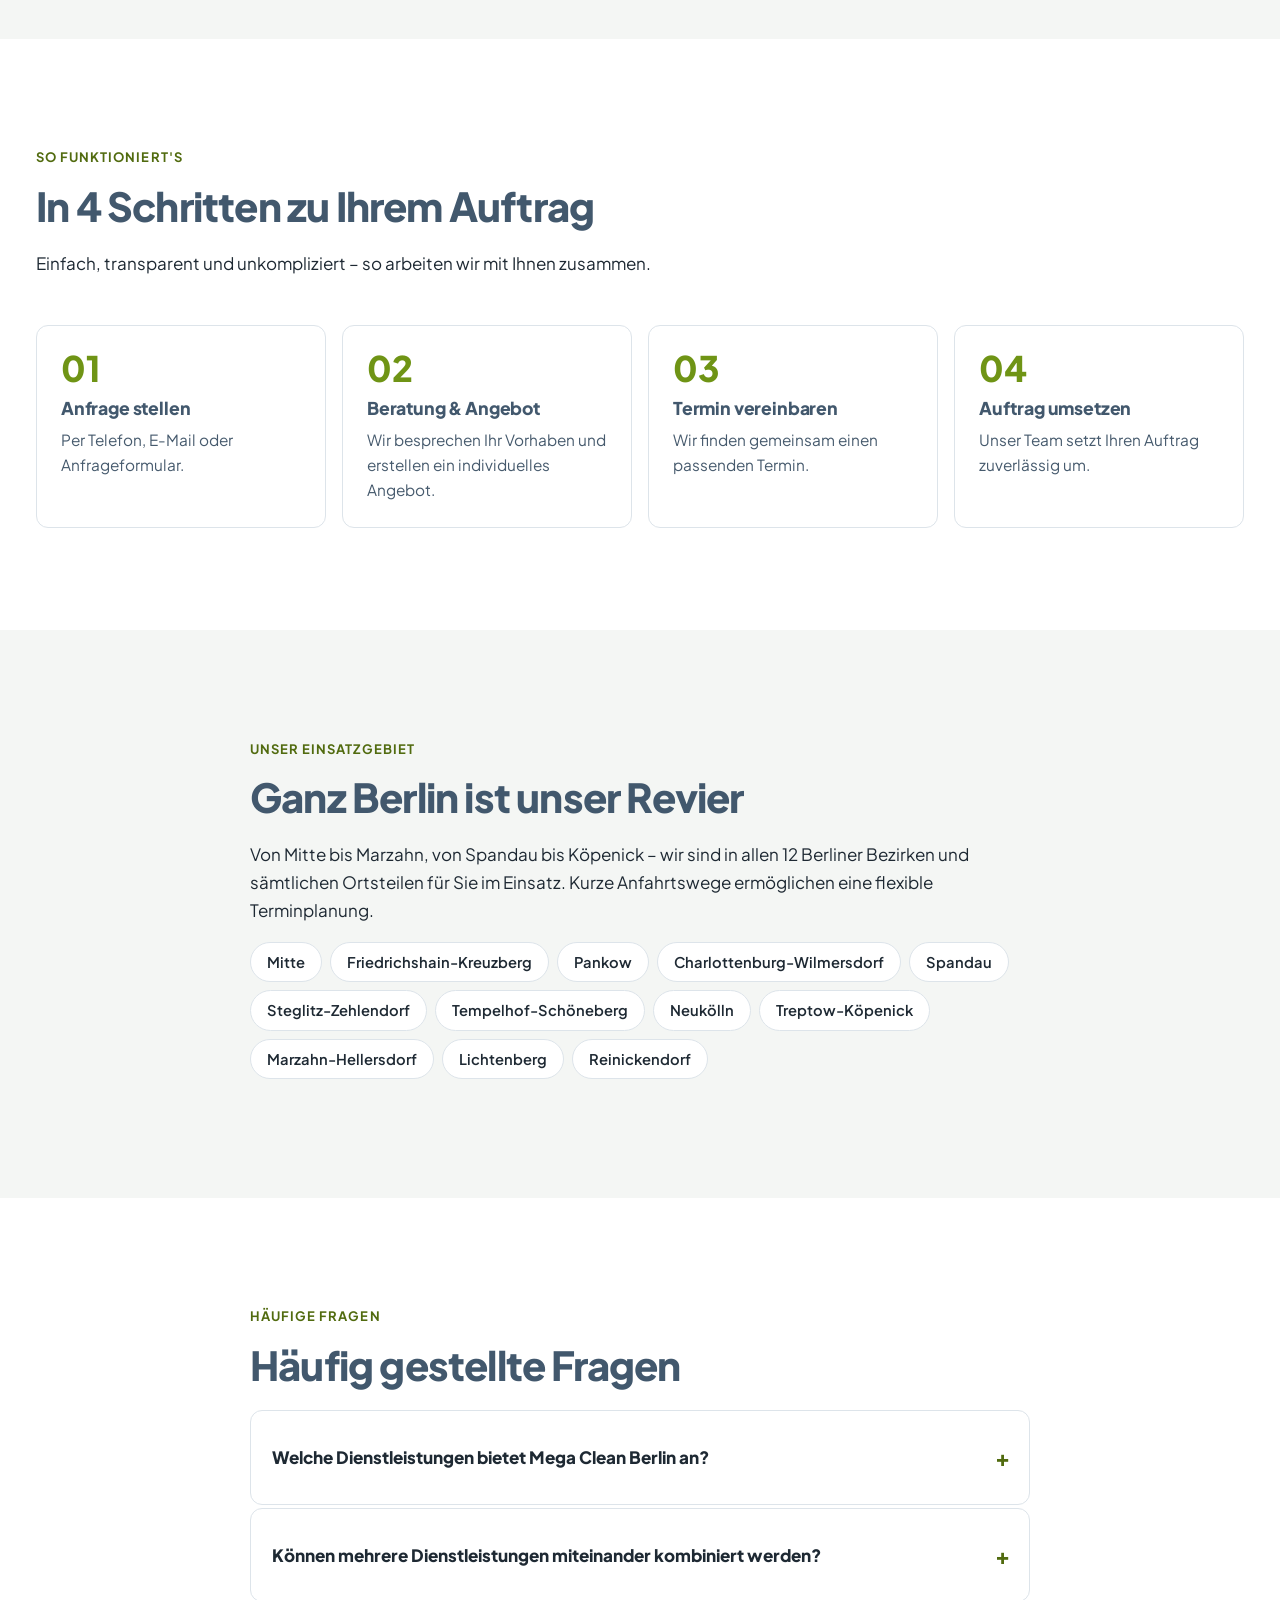
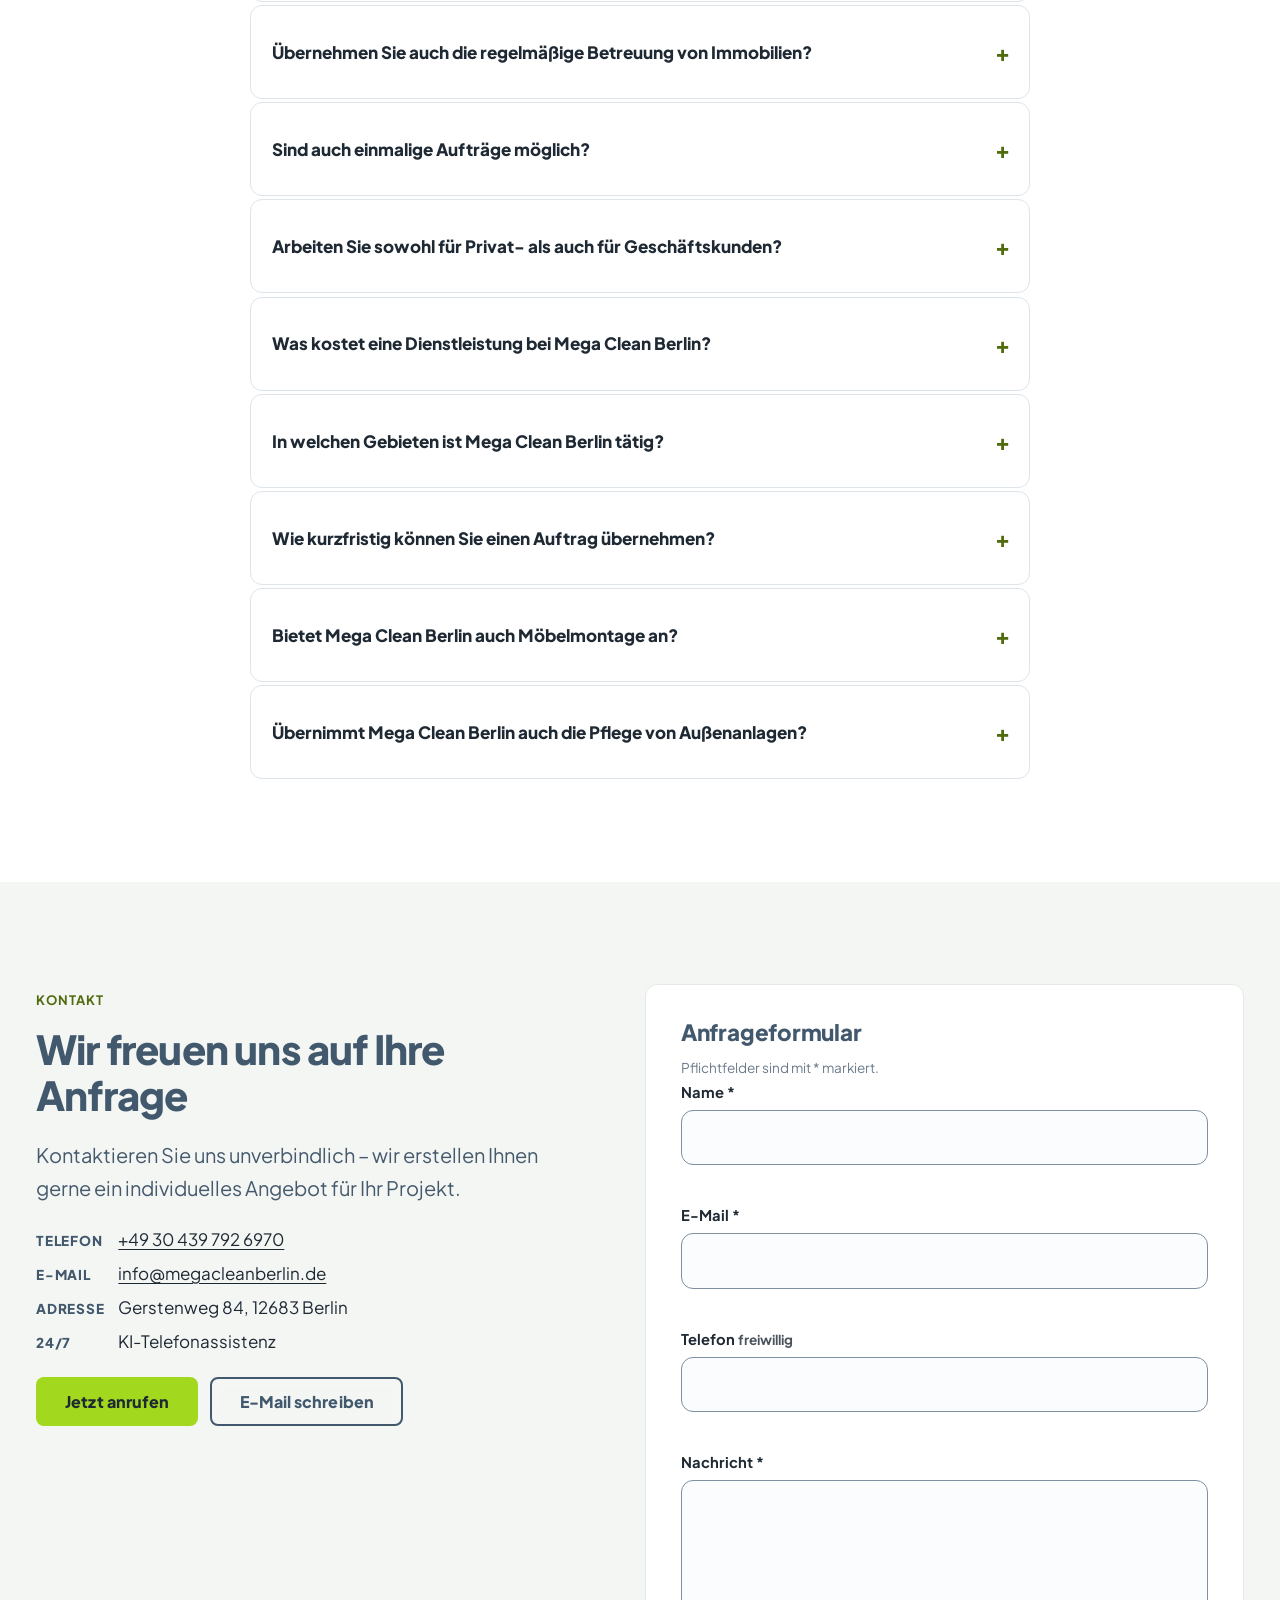
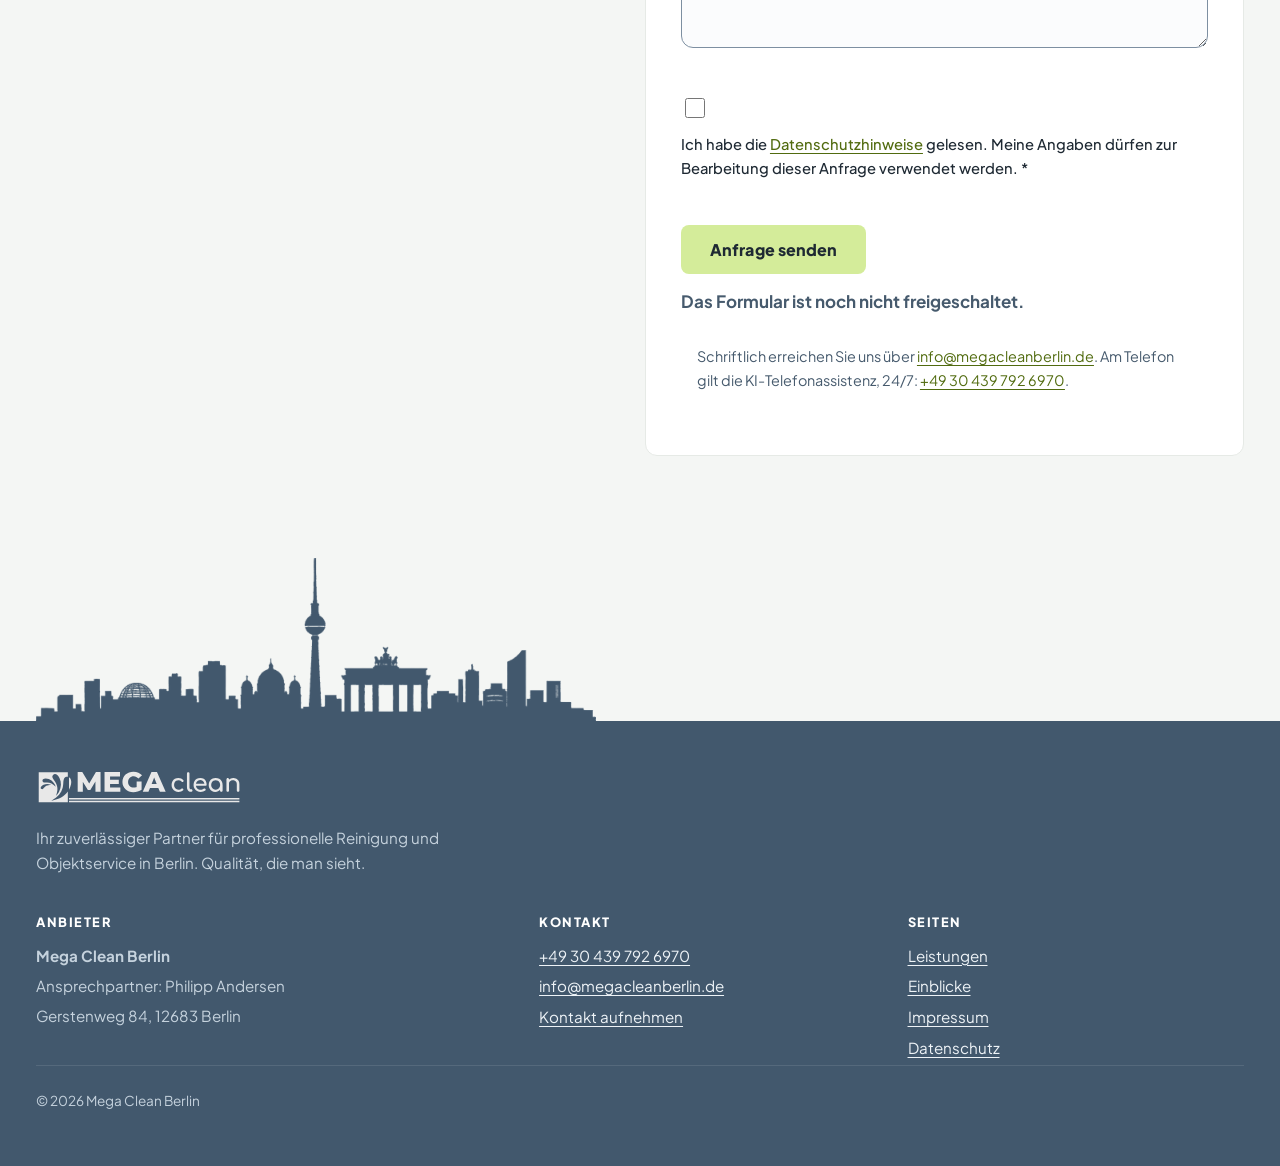
==== commit 4eaa8128: "Vorschau: umgefärbtes Logo (17.11.2026) Header zeigt die Quer-Variante positiv, der Footer die Negat" ====
--- a/index.html
+++ b/index.html
@@ -26,9 +26,9 @@
 <meta name="twitter:image:alt" content="Reinigungskraft in grauem Kapuzenpullover reinigt mit einem Abzieher eine große Fensterfront.">
 <link rel="icon" href="logo-mark.svg" type="image/svg+xml">
 <link rel="preload" href="fonts/PlusJakartaSans.woff2" as="font" type="font/woff2" crossorigin>
-<link rel="stylesheet" href="style.css?v=20261117-pr28">
+<link rel="stylesheet" href="style.css?v=20261117-logo">
 <!--
-  LOGO/FARBEN: Logo = Vektor-Nachbau (Nachzeichnung) des gelieferten Logos, keine exakte Kopie; Dateien logo.svg, logo-mark.svg. Farben = Logo-Blau #42586d und Logo-Grün #a2d81e.
+  LOGO/FARBEN: Vorschau 17.11.2026, umgefärbtes Logo (Variante quer). Header positiv, Footer negativ. Dateien assets/logo/, Favicon logo-mark.svg = Bildmarke positiv. Farben #42586D, #A2D81E, #FFFFFF, Negativ #E8E8E8.
 -->
 <script type="application/ld+json">
 {
@@ -94,7 +94,20 @@
   setTimeout(ende,1000);
 })();
 </script>
-<svg xmlns="http://www.w3.org/2000/svg" width="0" height="0" style="position:absolute" aria-hidden="true" focusable="false"><defs><!-- Logo-Nachbau (Vektor-Nachzeichnung nach dem gelieferten Logo, keine exakte Kopie; ohne Domain-Zeile und Haus-Symbol). Farben über CSS-Variablen --lg-* (Standard = Logo-Farben), im Footer MEGA/Linie hell. --><symbol id="mc-logo" viewBox="28 12 1446 235"><rect x="36" y="211" width="1430" height="3.6" style="fill:var(--lg-gruen,#a2d81e)"/><rect x="36" y="217.4" width="1430" height="2.6" style="fill:var(--lg-linie,#42586d)"/><rect x="65" y="21" width="214" height="218.5" style="fill:var(--lg-rahmen,#fff)"/><rect x="71.5" y="26" width="200.5" height="208" style="fill:var(--lg-blau,#42586d)"/><path style="fill:var(--lg-weiss,#fff)" d="M92.9 59.1C91.3 61.1 90.2 63.4 89.1 65.6C88.7 66.5 88.6 67.4 88.6 68.4C88.6 70 88.5 71.8 89.1 73.4C90 75.7 91.3 77.9 92.9 79.9C93.9 81.1 95.2 82.1 96.6 82.9C98.5 83.8 100.5 84.8 102.6 84.9C111.9 85.4 121.3 84.2 130.6 84.9C134.6 85.1 138.4 86.5 142.1 87.6C145 88.5 147.8 89.4 150.4 90.9C154.7 93.3 158.9 96.1 162.9 99.1C165.4 101 167.5 103.3 169.6 105.6C172.9 109.3 176 113.1 178.9 117.1C182 121.5 184.7 126.3 187.6 130.9C187.7 130.4 188 129.9 187.9 129.4C187.1 126.7 185.7 124.3 184.9 121.6C184.6 120.7 184.9 119.7 184.6 118.9C182.8 113.8 180.8 108.8 178.6 103.9C176.8 99.6 174.9 95.4 172.6 91.4C170.2 87.1 167.5 82.9 164.4 79.1C161.4 75.5 157.9 72.3 154.4 69.1C152.9 67.8 151.3 66.6 149.6 65.6C146 63.4 142.3 61.2 138.4 59.4C137.5 59 136.5 59.4 135.6 59.1C132.6 58.1 129.9 56.4 126.9 55.4C124 54.4 120.9 53.6 117.9 53.4C112.9 53 107.9 52.9 102.9 53.4C101 53.6 99.2 54.4 97.6 55.4C95.9 56.4 94.2 57.6 92.9 59.1Z"/><path style="fill:var(--lg-gruen,#a2d81e)" fill-rule="evenodd" d="M180.9 37.6C179.5 37.7 178.1 38 176.9 38.6C174.8 39.7 172.9 41.1 171.1 42.6C170.1 43.5 169.2 44.5 168.6 45.6C167.7 47.5 167 49.5 166.6 51.6C166.1 54.3 165.9 57.1 166.1 59.9C166.3 62.3 166.8 64.7 167.6 66.9C168.6 69.4 170 71.7 171.6 73.9C176 79.7 181.1 84.9 185.4 90.9C187.2 93.5 188.2 96.6 189.9 99.4C190.5 100.4 191.6 101.1 192.1 102.1C194.2 106.3 196.2 110.5 197.6 114.9C199.3 119.8 200.4 124.8 201.4 129.9C202 132.8 202.3 135.9 202.4 138.9C202.5 144.4 202.3 149.9 201.9 155.4C201.7 158.4 201.3 161.4 200.6 164.4C198.9 172.3 196.9 180.1 194.6 187.9C194.2 189.5 192.9 190.8 192.4 192.4C192.2 193 192.2 193.7 192.4 194.4C192.5 194.8 193 195 193.4 195.4C194.3 194.5 195.4 193.9 196.1 192.9C197 191.7 197.3 190.3 198.1 189.1C198.7 188.3 199.8 188 200.4 187.1C201 186.2 200.8 184.8 201.4 183.9C202.1 182.7 203.5 182.1 204.1 180.9C204.9 179.5 204.9 177.8 205.6 176.4C206.5 174.8 208 173.7 208.9 172.1C211.3 167.9 213.5 163.6 215.4 159.1C218.3 152.2 221.1 145.3 223.4 138.1C224.5 134.6 224.9 131 225.4 127.4C225.9 123.7 226.3 120.1 226.4 116.4C226.5 112.5 226.4 108.7 226.1 104.9C225.8 100.6 225.3 96.3 224.4 92.1C223.4 87.9 221.5 84 220.4 79.9C219.9 78.3 220.1 76.5 219.6 74.9C218.8 72 217.6 69.3 216.4 66.6C215.9 65.6 214.9 64.9 214.4 63.9C213.8 62.6 213.7 61.1 213.1 59.9C212 57.6 210.7 55.5 209.4 53.4C208.3 51.7 207.2 50 205.9 48.6C203.5 46.1 201 43.5 198.1 41.6C195.5 39.9 192.5 38.6 189.4 37.9C186.6 37.2 183.7 37.5 180.9 37.6Z"/><path style="fill:var(--lg-gruen,#a2d81e)" fill-rule="evenodd" d="M284.6 69.6C283.1 68 281.1 66.8 279.1 65.6C277.5 64.6 275.9 63.6 274.1 63.1C271.1 62.3 268 61.7 264.9 61.9C261.9 62 258.9 62.9 256.1 64.1C254.1 65.1 252.5 66.8 250.9 68.4C249.4 69.8 248 71.2 246.9 72.9C245.2 75.2 243.7 77.7 242.6 80.4C241.3 83.7 240 87.1 239.6 90.6C238.7 99.7 239.5 108.8 238.6 117.9C237.8 126.2 236.4 134.5 234.6 142.6C233.7 147 232.1 151.2 230.4 155.4C227.8 161.5 224.9 167.6 221.6 173.4C220.9 174.6 219.4 175.2 218.6 176.4C218.1 177.2 218.2 178.3 217.6 179.1C214.2 183.7 210.5 188.2 206.6 192.4C203.3 196 199.8 199.6 195.9 202.6C189.3 207.8 182.4 212.6 175.4 217.1C169.1 221.1 162.1 224 155.9 228.1C155.2 228.6 155.4 229.6 155.1 230.4C156.2 230.5 157.3 230.8 158.4 230.6C165.3 229.2 172.1 227.4 178.9 225.4C180.9 224.8 182.6 223.5 184.6 222.9C186.1 222.4 187.7 222.6 189.1 222.1C193.6 220.8 198 219.4 202.4 217.6C208.8 215 215.1 212.2 221.4 209.1C225.1 207.3 228.7 205.3 232.1 203.1C234.2 201.8 235.9 200 237.9 198.6C240.1 197.1 242.7 196.1 244.9 194.4C248.8 191.2 252.6 187.8 256.1 184.1C258.9 181.2 261.4 178.1 263.9 174.9C264.8 173.6 265.4 172.1 266.4 170.9C267.2 169.9 268.4 169.2 269.1 168.1C272.4 162.9 275.7 157.7 278.4 152.1C282.5 143.6 286.2 135 289.4 126.1C291.2 121.1 292.2 115.8 293.4 110.6C293.8 108.5 294 106.3 294.1 104.1C294.3 100 294.3 95.8 294.1 91.6C294 89.6 293.7 87.6 293.1 85.6C292.1 82.5 290.9 79.5 289.4 76.6C288.1 74.1 286.5 71.7 284.6 69.6Z"/><path style="fill:var(--lg-gruen,#a2d81e)" fill-rule="evenodd" d="M153.1 109.9C151.6 109 150.2 107.9 148.6 107.1C145.9 105.8 143 104.5 140.1 103.6C136.7 102.5 133.1 102.1 129.6 101.1C128.4 100.8 127.4 99.9 126.1 99.6C123.3 99 120.3 98.6 117.4 98.4C114.5 98.2 111.5 98.2 108.6 98.4C104.9 98.7 101.1 99.1 97.4 99.9C94.5 100.5 91.8 101.5 89.1 102.6C86.3 103.8 83.5 105.3 80.9 106.9C79.8 107.5 79 108.7 77.9 109.4C75.9 110.7 73.5 111.4 71.6 112.9C68.8 115 66.2 117.3 63.9 119.9C62.5 121.3 61.5 123.1 60.6 124.9C59.8 126.7 59.3 128.7 58.9 130.6C58.6 132 58.5 133.5 58.6 134.9C58.8 136.7 59 138.4 59.6 140.1C60 141.3 60.8 142.4 61.6 143.4C62.6 144.4 63.5 145.8 64.9 146.1C68.1 146.9 71.6 147.1 74.9 146.4C77.3 145.9 79.6 144.4 81.4 142.6C84.5 139.5 86.5 135.5 89.4 132.1C91.7 129.4 94.3 126.9 96.9 124.4C98.5 122.9 100 121.3 101.9 120.1C105.2 118 108.6 116.1 112.1 114.4C114.3 113.3 116.5 112.2 118.9 111.6C122.9 110.7 127 110.3 131.1 109.9C133.8 109.6 136.5 109.5 139.1 109.6C143.5 109.9 147.8 110.6 152.1 111.1L153.1 109.9Z"/><path style="fill:var(--lg-mega,#42586d)" fill-rule="evenodd" d="M810.4 49.9L759.9 179.1L797.4 178.6L806.9 156.6C820.7 156.5 834.6 155.5 848.4 156.4C849.8 156.5 851 158 851.6 159.4C854.5 165.5 856.5 172 858.9 178.4L896.1 179.4C896.2 178 896.8 176.6 896.4 175.4C880.8 133.9 864.6 92.7 848.1 51.6C847.8 50.7 846.9 49.7 845.9 49.6C834.1 49.1 822.2 49.8 810.4 49.9Z M827.6 94.9C831.3 103.9 835.7 112.6 838.6 121.9C839.1 123.3 838 124.7 837.6 126.1C831.2 126.1 824.8 126.7 818.4 126.1C817.6 126.1 817.4 125 816.9 124.4L827.6 94.9Z M624.1 48.9L531.9 50.6L532.4 179.4L627.4 177.9L627.1 147.9L571.9 147.4C571 146.3 569.6 145.5 569.4 144.1C568.7 140.3 568.7 136.4 569.4 132.6C569.6 131.3 570.6 129.7 571.9 129.6C587.3 128.4 602.9 129.1 618.4 128.9L617.9 98.9L571.1 98.4C570.5 97.4 569.5 96.5 569.4 95.4C568.9 91.5 568.8 87.5 569.4 83.6C569.5 82.5 570.7 81.8 571.4 80.9L624.4 80.4L624.1 48.9Z M373.6 49.4L373.9 178.4L408.1 178.1L409.4 125.4L433.6 166.4L449.4 167.4L475.4 123.4L476.9 178.1L511.4 179.1L510.4 49.9L480.1 49.1C468.9 70.5 458 92 446.4 113.1C445.4 114.8 443.7 116 442.4 117.4L404.1 48.9L373.6 49.4Z M692.9 46.4C688.4 46.8 684 48 679.9 49.9C673.2 52.9 666.6 56.4 660.9 60.9C656.4 64.4 652.5 68.7 649.6 73.6C645.7 80.4 642.3 87.7 640.6 95.4C638.6 104.4 638.4 113.9 638.6 123.1C638.7 128.1 640.1 132.9 641.6 137.6C643.2 142.6 644.9 147.8 647.9 152.1C652 158.2 656.8 164 662.6 168.4C669.1 173.2 676.8 176.3 684.4 179.4C688.1 180.9 692.1 181.6 696.1 181.9C701.8 182.3 707.5 182.6 713.1 181.6C722.1 180.1 731 177.8 739.4 174.4C744.5 172.3 748.7 168.4 753.4 165.4L753.4 112.9L720.9 112.6L719.9 144.1C717.3 145.2 714.9 146.9 712.1 147.4C708 148 703.7 148.3 699.6 147.4C695.8 146.5 691.8 145 688.9 142.4C685.2 139.1 682.3 134.9 680.4 130.4C678.4 125.8 677.6 120.6 677.6 115.6C677.6 110 678.4 104.3 680.4 99.1C682.1 94.7 685 90.5 688.6 87.4C692.4 84.1 697.1 82.1 701.9 80.6C704.7 79.8 707.8 80.1 710.6 80.6C713.7 81.2 716.7 82.3 719.4 83.9C724.4 86.9 728.7 90.9 733.4 94.4C740.4 87.2 747.8 80.4 754.4 72.9C755.2 71.9 755.2 70.4 755.6 69.1C752.1 65.5 749.2 61.1 745.1 58.1C740.3 54.6 734.9 52.1 729.4 49.9C725.2 48.2 720.8 46.8 716.4 46.4C708.6 45.6 700.7 45.6 692.9 46.4Z"/><path style="fill:var(--lg-gruen,#a2d81e)" fill-rule="evenodd" d="M1300.9 85.4C1300.4 89.8 1299.4 94.2 1299.4 98.6C1299.1 125.4 1299.7 152.1 1299.9 178.9C1301.8 179.5 1303.6 180.7 1305.6 180.6C1307.7 180.6 1309.5 179.3 1311.4 178.6C1311.5 160.9 1311 143.1 1311.6 125.4C1311.7 122 1312.5 118.6 1313.6 115.4C1314.8 111.9 1316.5 108.6 1318.6 105.6C1320.2 103.5 1322.4 101.8 1324.6 100.4C1327.7 98.5 1330.9 96.6 1334.4 95.9C1339.7 94.9 1345.2 94.8 1350.6 95.4C1353.9 95.7 1357 97.1 1359.9 98.6C1361.9 99.7 1363.8 101.1 1365.1 102.9C1367.4 105.8 1369.2 109.2 1370.6 112.6C1371.6 115 1372.3 117.6 1372.4 120.1C1373 139.4 1372.5 158.8 1372.6 178.1C1373.5 178.9 1374.2 180.2 1375.4 180.4C1377.9 180.8 1380.5 180 1383.1 179.9C1383.6 179 1384.6 178.2 1384.6 177.1C1385 156.9 1385.8 136.6 1384.4 116.4C1384 111 1382.2 105.5 1379.4 100.9C1376.7 96.4 1372.6 92.7 1368.4 89.6C1365.1 87.3 1361.3 85.6 1357.4 84.9C1351 83.8 1344.3 83.6 1337.9 84.4C1333.6 84.9 1329.4 86.6 1325.6 88.6C1320.8 91.2 1316.6 95 1312.1 98.1L1310.4 85.9L1300.9 85.4Z M1190.1 94.6C1185.8 97.9 1182.5 102.6 1179.9 107.4C1177.2 112.1 1174.8 117.2 1174.4 122.6C1173.7 131.9 1174.2 141.4 1176.6 150.4C1178.4 156.7 1182.4 162.3 1186.6 167.4C1189.9 171.4 1194.3 174.3 1198.6 177.1C1200.5 178.3 1202.7 179 1204.9 179.4C1212 180.5 1219.2 182.4 1226.4 181.6C1232.6 181 1238.6 178.4 1244.1 175.4C1248.4 173 1251.5 169 1255.1 165.9L1257.4 178.4C1258.5 179 1259.5 180.2 1260.9 180.4C1263 180.6 1265 179.7 1267.1 179.4L1267.4 85.9C1265.4 85.4 1263.4 84.2 1261.4 84.4C1259.6 84.5 1258.2 85.9 1256.6 86.6C1256.5 90 1256.9 93.5 1256.4 96.9C1256.2 97.7 1255.2 98.2 1254.6 98.9C1250 95.5 1245.8 91.7 1240.9 88.9C1237.2 86.8 1233.1 84.9 1228.9 84.4C1222.4 83.6 1215.7 83.2 1209.4 84.9C1202.4 86.7 1195.8 90.3 1190.1 94.6Z M1215.1 95.4C1220 94.6 1225.1 94.5 1229.9 95.6C1234.5 96.7 1239 98.8 1242.9 101.6C1246 103.9 1248.6 107.2 1250.4 110.6C1253.2 116 1255.5 121.9 1256.4 127.9C1257.2 133.1 1256.7 138.5 1255.4 143.6C1254.1 148.8 1251.7 153.8 1248.6 158.1C1246.2 161.5 1243 164.3 1239.4 166.4C1235.6 168.6 1231.2 169.9 1226.9 170.6C1222.8 171.3 1218.6 171.2 1214.6 170.4C1210.1 169.4 1205.4 168.1 1201.6 165.4C1197.7 162.6 1194.6 158.5 1192.1 154.4C1189.8 150.6 1188 146.3 1187.4 141.9C1186.4 135.5 1186.4 129 1187.4 122.6C1188.1 118.3 1190 114.3 1192.4 110.6C1194.9 106.7 1198 103 1201.9 100.4C1205.8 97.7 1210.5 96.2 1215.1 95.4Z M1107.6 84.6C1102.3 85.6 1097 87.4 1092.6 90.6C1086.7 95 1081.5 100.6 1077.6 106.9C1074.3 112.2 1072.8 118.5 1071.6 124.6C1070.7 129.5 1071.2 134.5 1071.6 139.4C1071.9 142.5 1072.6 145.7 1073.9 148.6C1076.6 154.8 1079.2 161.3 1083.6 166.4C1087.7 171.1 1093.1 174.5 1098.6 177.4C1103.2 179.7 1108.3 181.4 1113.4 181.6C1121.4 182 1129.7 181.8 1137.4 179.4C1143.4 177.5 1148.3 173.1 1153.1 169.1C1154.1 168.3 1154 166.8 1154.4 165.6C1153.4 164 1152.8 161.9 1151.4 160.6C1150.6 159.9 1149.3 159.7 1148.4 160.1C1145.1 161.8 1142.6 164.8 1139.4 166.6C1136.8 168 1134 169.2 1131.1 169.6C1125 170.5 1118.8 171.1 1112.6 170.4C1108.7 169.9 1105.1 168.2 1101.6 166.4C1099.2 165.1 1097.1 163.3 1095.1 161.4C1093 159.3 1090.9 157 1089.4 154.4C1088 152.1 1087.5 149.4 1086.6 146.9C1088 145.7 1088.9 143.8 1090.6 143.4C1113.2 138.1 1136.3 135.5 1158.9 130.1C1160.3 129.8 1161.3 127.9 1161.4 126.4C1161.5 122.1 1161 117.6 1159.4 113.6C1157.2 108.2 1154.1 103.1 1150.4 98.6C1147 94.7 1142.9 91.4 1138.4 88.9C1134.3 86.6 1129.7 85 1125.1 84.4C1119.3 83.6 1113.4 83.5 1107.6 84.6Z M1148.6 117.4C1149.1 118.8 1148.6 120.4 1148.6 121.9C1147 122.7 1145.4 124 1143.6 124.4C1125.7 128.5 1107.7 132.1 1089.6 135.4C1088.3 135.6 1087 135 1085.6 134.9C1085 133.5 1083.7 132.4 1083.6 130.9C1083.4 127 1083.7 123.1 1084.6 119.4C1085.5 116.1 1087 113 1088.9 110.1C1091 106.9 1093.3 103.6 1096.4 101.4C1100.2 98.6 1104.5 96.3 1109.1 95.4C1114.6 94.3 1120.3 94.6 1125.9 95.4C1128.8 95.8 1131.5 97.2 1133.9 98.9C1137.5 101.4 1140.9 104.2 1143.6 107.6C1145.9 110.5 1147.4 113.9 1148.6 117.4Z M987.4 84.6C980.7 83 973.4 83.5 966.6 84.6C961.3 85.5 956.2 87.8 951.6 90.6C946.7 93.7 942.1 97.5 938.6 102.1C934.9 107.2 932.2 113.1 930.6 119.1C929.1 124.9 929.1 131 929.6 136.9C930.1 142.8 931.2 148.7 933.6 154.1C936.2 159.8 939.5 165.5 944.1 169.6C949.4 174.4 955.9 177.9 962.6 180.1C968.3 182 974.4 181.5 980.4 181.4C984.3 181.3 988.2 180.6 991.9 179.4C996.1 177.9 1000.3 176 1003.9 173.4C1006.9 171.2 1008.9 167.9 1011.4 165.1C1011 163.7 1011.4 161.9 1010.4 160.9C1008.9 159.3 1006.5 158.9 1004.6 157.9C999.5 161.4 994.7 165.3 989.4 168.4C987.3 169.5 985 170.1 982.6 170.4C978.4 170.8 974 171.5 969.9 170.4C964.2 168.8 959 165.6 954.1 162.4C951.8 160.8 949.9 158.5 948.4 156.1C946.3 152.9 944.3 149.4 943.4 145.6C942.1 140.5 941.6 135.2 941.6 129.9C941.7 125.7 942.3 121.5 943.6 117.6C944.9 114.1 947.1 110.8 949.4 107.9C951.8 104.7 954.5 101.6 957.9 99.4C960.8 97.4 964.4 96.4 967.9 95.6C971.6 94.8 975.6 94.2 979.4 94.6C984.4 95.2 989.4 96.3 993.9 98.6C997.8 100.7 1000.5 104.5 1003.9 107.4L1010.4 104.4L1011.4 99.6C1010 97.9 1009 95.6 1007.1 94.4C1000.9 90.5 994.5 86.3 987.4 84.6Z M1035.4 44.9C1034.1 45.3 1032.7 46.3 1032.6 47.6C1031.8 85.2 1031.6 122.8 1032.9 160.4C1033 164.3 1034.8 168.1 1036.9 171.4C1038.8 174.4 1041.6 177 1044.6 178.9C1047.3 180.5 1050.5 181.2 1053.6 181.6C1057.3 182.1 1061.2 182.2 1064.9 181.4C1066.7 181 1067.9 179.2 1069.4 178.1L1068.9 172.1C1062.9 171 1056.5 170.9 1050.9 168.6C1048.7 167.8 1047.6 165.2 1046.6 163.1C1045.4 160.5 1044.4 157.7 1044.4 154.9C1043.7 119.2 1045.4 83.5 1044.4 47.9C1044.3 46.4 1042.5 45.3 1041.1 44.9C1039.3 44.3 1037.2 44.3 1035.4 44.9Z"/></symbol></defs></svg>
+<svg xmlns="http://www.w3.org/2000/svg" width="0" height="0" style="position:absolute" aria-hidden="true" focusable="false"><defs><!-- Logo-Vorschau 17.11.2026: quer positiv (#mc-logo) auf hellem Grund, quer negativ (#mc-logo-neg) auf dunklem Grund. Farben unverändert aus den SVGs. --><symbol id="mc-logo" viewBox="39.9258 121.5742 226.8320 39.6172"><g><path fill-rule="nonzero" fill="#42586D" fill-opacity="1" d="M 42.925781 125.019531 L 74.949219 125.019531 L 74.949219 130.140625 C 74.757812 130.117188 74.5625 130.105469 74.359375 130.105469 C 71.375 130.105469 70.253906 131.785156 69.980469 136.683594 C 69.832031 139.289062 69.609375 140.992188 69.210938 142.476562 C 67.816406 147.734375 63.9375 152.34375 58.066406 155.710938 C 57.433594 156.078125 56.910156 156.40625 56.910156 156.445312 C 56.910156 156.484375 57.0625 156.492188 57.25 156.460938 C 65.085938 155.167969 71.21875 151.621094 74.949219 146.421875 L 74.949219 158.191406 L 42.925781 158.191406 Z M 62.101562 150.878906 C 62.101562 151.34375 64.453125 148.167969 65.3125 146.542969 C 67.90625 141.648438 68.058594 136.335938 65.746094 131.59375 C 63.734375 127.46875 60.726562 126.015625 58.710938 128.195312 C 57.390625 129.621094 57.605469 130.933594 59.609375 133.613281 C 63.722656 139.117188 64.46875 143.195312 62.515625 149.492188 C 62.289062 150.222656 62.101562 150.847656 62.101562 150.878906 Z M 60.972656 140.597656 C 61.589844 141.332031 61.667969 141.273438 61.328125 140.335938 C 59.59375 135.554688 55.207031 132.199219 50.632812 132.15625 C 48.058594 132.132812 46.585938 133.363281 47.160156 135.054688 C 47.558594 136.226562 48.566406 136.558594 51.03125 136.339844 C 54.867188 136 58.359375 137.496094 60.972656 140.597656 Z M 46.113281 143.660156 C 46.777344 143.921875 47.53125 143.613281 48.242188 142.789062 C 49.347656 141.503906 49.644531 141.203125 50.234375 140.769531 C 51.648438 139.730469 53.070312 139.273438 55.179688 139.179688 C 56.039062 139.140625 56.375 139.128906 56.382812 139.066406 C 56.390625 139.027344 56.261719 138.96875 56.050781 138.875 C 53.496094 137.714844 50.777344 137.734375 48.300781 138.929688 C 45.207031 140.417969 44.082031 142.851562 46.113281 143.660156 Z M 46.113281 143.660156 " />
+<path fill-rule="nonzero" fill="#A2D81E" fill-opacity="1" d="M 56.910156 156.445312 C 56.910156 156.40625 57.433594 156.078125 58.066406 155.710938 C 63.9375 152.34375 67.816406 147.734375 69.210938 142.476562 C 69.609375 140.992188 69.832031 139.289062 69.980469 136.683594 C 70.253906 131.785156 71.375 130.105469 74.359375 130.105469 C 77.765625 130.105469 79.503906 133.625 78.46875 138.417969 C 76.410156 147.960938 68.621094 154.585938 57.25 156.460938 C 57.0625 156.492188 56.910156 156.484375 56.910156 156.445312 Z M 62.101562 150.878906 C 62.101562 150.847656 62.289062 150.222656 62.515625 149.492188 C 64.46875 143.195312 63.722656 139.117188 59.609375 133.613281 C 57.605469 130.933594 57.390625 129.621094 58.710938 128.195312 C 60.726562 126.015625 63.734375 127.46875 65.746094 131.59375 C 68.058594 136.335938 67.90625 141.648438 65.3125 146.542969 C 64.453125 148.167969 62.101562 151.34375 62.101562 150.878906 Z M 46.113281 143.660156 C 44.082031 142.851562 45.207031 140.417969 48.300781 138.929688 C 50.777344 137.734375 53.496094 137.714844 56.050781 138.875 C 56.261719 138.96875 56.390625 139.027344 56.382812 139.066406 C 56.375 139.128906 56.039062 139.140625 55.179688 139.179688 C 53.070312 139.273438 51.648438 139.730469 50.234375 140.769531 C 49.644531 141.203125 49.347656 141.503906 48.242188 142.789062 C 47.53125 143.613281 46.777344 143.921875 46.113281 143.660156 Z M 46.113281 143.660156 " />
+<path fill-rule="nonzero" fill="#FFFFFF" fill-opacity="1" d="M 60.972656 140.597656 C 58.359375 137.496094 54.867188 136 51.03125 136.339844 C 48.566406 136.558594 47.558594 136.226562 47.160156 135.054688 C 46.585938 133.363281 48.058594 132.132812 50.632812 132.15625 C 55.207031 132.199219 59.59375 135.554688 61.328125 140.335938 C 61.667969 141.273438 61.589844 141.332031 60.972656 140.597656 Z M 60.972656 140.597656 " />
+<path fill-rule="nonzero" fill="#42586D" fill-opacity="1" d="M 85.792969 146.695312 L 85.792969 125.007812 L 90.84375 125.007812 L 98.464844 137.523438 L 105.902344 125.007812 L 110.953125 125.007812 L 111.015625 146.695312 L 105.375 146.695312 L 105.3125 135.199219 L 99.734375 144.558594 L 97.011719 144.558594 L 91.464844 135.511719 L 91.464844 146.695312 Z M 115.351562 146.695312 L 115.351562 125.007812 L 132.363281 125.007812 L 132.363281 129.746094 L 121.425781 129.746094 L 121.425781 133.402344 L 131.058594 133.402344 L 131.058594 137.988281 L 121.425781 137.988281 L 121.425781 141.953125 L 132.765625 141.953125 L 132.765625 146.695312 Z M 147.015625 147.128906 C 145.300781 147.128906 143.710938 146.855469 142.246094 146.308594 C 140.777344 145.761719 139.511719 144.980469 138.449219 143.96875 C 137.386719 142.957031 136.554688 141.761719 135.957031 140.390625 C 135.355469 139.015625 135.058594 137.503906 135.058594 135.851562 C 135.058594 134.199219 135.355469 132.683594 135.957031 131.3125 C 136.554688 129.9375 137.390625 128.746094 138.464844 127.734375 C 139.539062 126.722656 140.816406 125.941406 142.292969 125.394531 C 143.769531 124.847656 145.386719 124.574219 147.140625 124.574219 C 149.183594 124.574219 151.011719 124.914062 152.625 125.59375 C 154.234375 126.277344 155.566406 127.257812 156.621094 128.539062 L 152.71875 132.070312 C 151.972656 131.265625 151.171875 130.660156 150.316406 130.257812 C 149.460938 129.855469 148.503906 129.652344 147.449219 129.652344 C 146.519531 129.652344 145.675781 129.796875 144.910156 130.085938 C 144.144531 130.378906 143.496094 130.796875 142.957031 131.34375 C 142.421875 131.890625 142.003906 132.539062 141.703125 133.292969 C 141.402344 134.046875 141.253906 134.902344 141.253906 135.851562 C 141.253906 136.757812 141.402344 137.597656 141.703125 138.359375 C 142.003906 139.125 142.421875 139.78125 142.957031 140.328125 C 143.496094 140.875 144.140625 141.296875 144.894531 141.597656 C 145.648438 141.898438 146.480469 142.046875 147.386719 142.046875 C 148.296875 142.046875 149.183594 141.890625 150.054688 141.582031 C 150.257812 141.519531 150.476562 141.4375 150.703125 141.335938 L 150.703125 135.386719 L 156.125 135.386719 L 156.125 144.371094 C 154.886719 145.257812 153.449219 145.941406 151.820312 146.417969 C 150.1875 146.890625 148.585938 147.128906 147.015625 147.128906 Z M 157.425781 146.695312 L 167 125.007812 L 173.042969 125.007812 L 182.648438 146.695312 L 176.265625 146.695312 L 174.5625 142.480469 L 165.390625 142.480469 L 163.6875 146.695312 Z M 172.765625 137.957031 L 169.976562 131.015625 L 167.1875 137.957031 Z M 172.765625 137.957031 " />
+<path fill-rule="nonzero" fill="#A2D81E" fill-opacity="1" d="M 196.8125 146.804688 C 195.332031 146.804688 194.015625 146.46875 192.859375 145.792969 C 191.703125 145.117188 190.796875 144.203125 190.140625 143.046875 C 189.480469 141.886719 189.152344 140.578125 189.152344 139.117188 C 189.152344 137.617188 189.476562 136.285156 190.125 135.121094 C 190.773438 133.957031 191.660156 133.042969 192.789062 132.386719 C 193.917969 131.730469 195.214844 131.402344 196.675781 131.402344 C 197.765625 131.402344 198.765625 131.609375 199.671875 132.027344 C 200.578125 132.441406 201.394531 133.066406 202.117188 133.898438 C 202.375 134.195312 202.464844 134.5 202.394531 134.816406 C 202.320312 135.128906 202.117188 135.40625 201.78125 135.648438 C 201.523438 135.832031 201.238281 135.894531 200.921875 135.828125 C 200.605469 135.765625 200.320312 135.601562 200.0625 135.34375 C 199.15625 134.382812 198.027344 133.898438 196.675781 133.898438 C 195.730469 133.898438 194.898438 134.117188 194.175781 134.550781 C 193.457031 134.988281 192.890625 135.59375 192.484375 136.371094 C 192.078125 137.148438 191.875 138.0625 191.875 139.117188 C 191.875 140.117188 192.082031 141.003906 192.5 141.78125 C 192.914062 142.558594 193.492188 143.175781 194.234375 143.628906 C 194.972656 144.082031 195.832031 144.308594 196.8125 144.308594 C 197.460938 144.308594 198.03125 144.230469 198.519531 144.070312 C 199.011719 143.914062 199.460938 143.667969 199.867188 143.335938 C 200.164062 143.097656 200.46875 142.960938 200.78125 142.933594 C 201.097656 142.90625 201.375 142.996094 201.617188 143.199219 C 201.929688 143.457031 202.105469 143.75 202.144531 144.070312 C 202.179688 144.394531 202.070312 144.6875 201.808594 144.945312 C 200.476562 146.1875 198.8125 146.804688 196.8125 146.804688 Z M 210.21875 146.695312 C 209.40625 146.695312 208.683594 146.472656 208.054688 146.027344 C 207.425781 145.585938 206.933594 144.980469 206.582031 144.210938 C 206.230469 143.441406 206.054688 142.558594 206.054688 141.558594 L 206.054688 126.40625 C 206.054688 126 206.1875 125.667969 206.445312 125.40625 C 206.703125 125.148438 207.035156 125.019531 207.445312 125.019531 C 207.851562 125.019531 208.183594 125.148438 208.441406 125.40625 C 208.703125 125.667969 208.832031 126 208.832031 126.40625 L 208.832031 141.558594 C 208.832031 142.246094 208.960938 142.808594 209.21875 143.253906 C 209.480469 143.699219 209.8125 143.917969 210.21875 143.917969 L 210.914062 143.917969 C 211.285156 143.917969 211.585938 144.050781 211.816406 144.308594 C 212.046875 144.566406 212.164062 144.898438 212.164062 145.308594 C 212.164062 145.714844 211.988281 146.046875 211.636719 146.304688 C 211.285156 146.566406 210.832031 146.695312 210.273438 146.695312 Z M 221.238281 146.804688 C 219.703125 146.804688 218.335938 146.476562 217.144531 145.820312 C 215.949219 145.164062 215.015625 144.257812 214.339844 143.101562 C 213.664062 141.945312 213.328125 140.617188 213.328125 139.117188 C 213.328125 137.601562 213.648438 136.265625 214.285156 135.105469 C 214.925781 133.949219 215.808594 133.042969 216.9375 132.386719 C 218.066406 131.730469 219.359375 131.402344 220.820312 131.402344 C 222.265625 131.402344 223.503906 131.722656 224.539062 132.359375 C 225.578125 132.996094 226.367188 133.875 226.914062 134.996094 C 227.460938 136.117188 227.734375 137.40625 227.734375 138.867188 C 227.734375 139.21875 227.613281 139.511719 227.371094 139.742188 C 227.132812 139.972656 226.824219 140.089844 226.457031 140.089844 L 215.910156 140.089844 C 216 140.71875 216.207031 141.300781 216.519531 141.835938 C 216.984375 142.632812 217.621094 143.261719 218.433594 143.726562 C 219.25 144.1875 220.183594 144.417969 221.238281 144.417969 C 221.8125 144.417969 222.398438 144.3125 223 144.101562 C 223.601562 143.886719 224.085938 143.640625 224.457031 143.363281 C 224.734375 143.160156 225.035156 143.054688 225.359375 143.046875 C 225.683594 143.035156 225.964844 143.132812 226.207031 143.335938 C 226.519531 143.613281 226.6875 143.917969 226.707031 144.253906 C 226.722656 144.585938 226.578125 144.871094 226.261719 145.113281 C 225.632812 145.613281 224.851562 146.019531 223.917969 146.335938 C 222.980469 146.648438 222.089844 146.804688 221.238281 146.804688 Z M 215.9375 137.867188 L 225.179688 137.867188 C 225.105469 137.257812 224.9375 136.683594 224.679688 136.148438 C 224.328125 135.425781 223.828125 134.851562 223.179688 134.425781 C 222.535156 134 221.746094 133.789062 220.820312 133.789062 C 219.765625 133.789062 218.863281 134.019531 218.117188 134.484375 C 217.367188 134.945312 216.796875 135.574219 216.410156 136.371094 C 216.1875 136.832031 216.03125 137.332031 215.9375 137.867188 Z M 237.113281 146.804688 C 235.761719 146.804688 234.550781 146.46875 233.476562 145.792969 C 232.40625 145.117188 231.558594 144.203125 230.9375 143.046875 C 230.320312 141.886719 230.007812 140.578125 230.007812 139.117188 C 230.007812 137.65625 230.347656 136.34375 231.023438 135.175781 C 231.695312 134.011719 232.613281 133.089844 233.769531 132.414062 C 234.925781 131.738281 236.226562 131.402344 237.667969 131.402344 C 239.113281 131.402344 240.40625 131.738281 241.554688 132.414062 C 242.703125 133.089844 243.613281 134.011719 244.289062 135.175781 C 244.964844 136.34375 245.300781 137.65625 245.300781 139.117188 L 245.300781 145.308594 C 245.300781 145.714844 245.167969 146.050781 244.898438 146.320312 C 244.628906 146.589844 244.292969 146.722656 243.886719 146.722656 C 243.480469 146.722656 243.140625 146.589844 242.871094 146.320312 C 242.605469 146.050781 242.46875 145.714844 242.46875 145.308594 L 242.46875 144.28125 C 241.988281 144.871094 241.414062 145.371094 240.75 145.777344 C 239.675781 146.464844 238.464844 146.804688 237.113281 146.804688 Z M 237.667969 144.308594 C 238.613281 144.308594 239.453125 144.082031 240.195312 143.628906 C 240.933594 143.175781 241.515625 142.554688 241.941406 141.769531 C 242.367188 140.980469 242.582031 140.097656 242.582031 139.117188 C 242.582031 138.117188 242.367188 137.226562 241.941406 136.441406 C 241.515625 135.652344 240.933594 135.035156 240.195312 134.578125 C 239.453125 134.125 238.613281 133.898438 237.667969 133.898438 C 236.742188 133.898438 235.90625 134.125 235.15625 134.578125 C 234.40625 135.035156 233.816406 135.652344 233.378906 136.441406 C 232.945312 137.226562 232.730469 138.117188 232.730469 139.117188 C 232.730469 140.097656 232.945312 140.980469 233.378906 141.769531 C 233.816406 142.554688 234.40625 143.175781 235.15625 143.628906 C 235.90625 144.082031 236.742188 144.308594 237.667969 144.308594 Z M 262.34375 146.722656 C 261.9375 146.722656 261.597656 146.589844 261.328125 146.320312 C 261.0625 146.050781 260.925781 145.714844 260.925781 145.308594 L 260.925781 138.480469 C 260.925781 137.425781 260.734375 136.5625 260.34375 135.898438 C 259.957031 135.230469 259.433594 134.738281 258.777344 134.414062 C 258.121094 134.089844 257.367188 133.925781 256.515625 133.925781 C 255.738281 133.925781 255.035156 134.085938 254.40625 134.398438 C 253.777344 134.714844 253.277344 135.136719 252.90625 135.664062 C 252.535156 136.191406 252.351562 136.796875 252.351562 137.480469 L 252.351562 145.308594 C 252.351562 145.714844 252.222656 146.050781 251.960938 146.320312 C 251.703125 146.589844 251.359375 146.722656 250.9375 146.722656 C 250.527344 146.722656 250.191406 146.589844 249.921875 146.320312 C 249.652344 146.050781 249.519531 145.714844 249.519531 145.308594 L 249.519531 132.929688 C 249.519531 132.503906 249.652344 132.160156 249.921875 131.902344 C 250.191406 131.644531 250.527344 131.511719 250.9375 131.511719 C 251.359375 131.511719 251.703125 131.644531 251.960938 131.902344 C 252.222656 132.160156 252.351562 132.503906 252.351562 132.929688 L 252.351562 133.234375 C 252.757812 132.828125 253.230469 132.476562 253.765625 132.179688 C 254.746094 131.644531 255.847656 131.375 257.070312 131.375 C 258.347656 131.375 259.488281 131.648438 260.496094 132.191406 C 261.503906 132.738281 262.300781 133.539062 262.882812 134.59375 C 263.46875 135.648438 263.757812 136.945312 263.757812 138.480469 L 263.757812 145.308594 C 263.757812 145.714844 263.625 146.050781 263.355469 146.320312 C 263.085938 146.589844 262.75 146.722656 262.34375 146.722656 Z M 262.34375 146.722656 " />
+<path fill-rule="nonzero" fill="#A2D81E" fill-opacity="1" d="M 76.25 153.417969 L 263.757812 153.417969 L 263.757812 155.152344 L 76.25 155.152344 Z M 76.25 153.417969 " />
+<path fill-rule="nonzero" fill="#42586D" fill-opacity="1" d="M 76.25 156.453125 L 263.757812 156.453125 L 263.757812 158.191406 L 76.25 158.191406 Z M 76.25 156.453125 " />
+</g></symbol><symbol id="mc-logo-neg" viewBox="39.9258 423.5664 226.8320 39.6172"><g><path fill-rule="nonzero" fill="#E8E8E8" fill-opacity="1" d="M 42.925781 427.011719 L 74.949219 427.011719 L 74.949219 432.136719 C 74.757812 432.113281 74.5625 432.097656 74.359375 432.097656 C 71.375 432.097656 70.253906 433.777344 69.980469 438.679688 C 69.832031 441.285156 69.609375 442.984375 69.210938 444.472656 C 67.816406 449.730469 63.9375 454.339844 58.066406 457.707031 C 57.433594 458.074219 56.910156 458.402344 56.910156 458.441406 C 56.910156 458.480469 57.0625 458.488281 57.25 458.457031 C 65.085938 457.164062 71.21875 453.617188 74.949219 448.414062 L 74.949219 460.183594 L 42.925781 460.183594 Z M 62.101562 452.875 C 62.101562 453.339844 64.453125 450.164062 65.3125 448.539062 C 67.90625 443.640625 68.058594 438.328125 65.746094 433.585938 C 63.734375 429.464844 60.726562 428.011719 58.710938 430.1875 C 57.390625 431.617188 57.605469 432.929688 59.609375 435.609375 C 63.722656 441.113281 64.46875 445.191406 62.515625 451.488281 C 62.289062 452.21875 62.101562 452.84375 62.101562 452.875 Z M 60.972656 442.589844 C 61.589844 443.324219 61.667969 443.269531 61.328125 442.332031 C 59.59375 437.550781 55.207031 434.195312 50.632812 434.152344 C 48.058594 434.128906 46.585938 435.359375 47.160156 437.050781 C 47.558594 438.21875 48.566406 438.554688 51.03125 438.335938 C 54.867188 437.996094 58.359375 439.492188 60.972656 442.589844 Z M 46.113281 445.652344 C 46.777344 445.917969 47.53125 445.609375 48.242188 444.785156 C 49.347656 443.5 49.644531 443.199219 50.234375 442.765625 C 51.648438 441.722656 53.070312 441.269531 55.179688 441.175781 C 56.039062 441.136719 56.375 441.121094 56.382812 441.0625 C 56.390625 441.023438 56.261719 440.964844 56.050781 440.867188 C 53.496094 439.710938 50.777344 439.730469 48.300781 440.921875 C 45.207031 442.414062 44.082031 444.847656 46.113281 445.652344 Z M 46.113281 445.652344 " />
+<path fill-rule="nonzero" fill="#E8E8E8" fill-opacity="1" d="M 76.25 446.359375 L 76.25 432.53125 C 78.367188 433.609375 79.292969 436.609375 78.46875 440.414062 C 78.007812 442.546875 77.261719 444.539062 76.25 446.359375 Z M 76.25 446.359375 " />
+<path fill-rule="nonzero" fill="#E8E8E8" fill-opacity="1" d="M 85.792969 448.691406 L 85.792969 427 L 90.84375 427 L 98.464844 439.519531 L 105.902344 427 L 110.953125 427 L 111.015625 448.691406 L 105.375 448.691406 L 105.3125 437.195312 L 99.734375 446.550781 L 97.011719 446.550781 L 91.464844 437.503906 L 91.464844 448.691406 Z M 115.351562 448.691406 L 115.351562 427 L 132.363281 427 L 132.363281 431.742188 L 121.425781 431.742188 L 121.425781 435.398438 L 131.058594 435.398438 L 131.058594 439.984375 L 121.425781 439.984375 L 121.425781 443.949219 L 132.765625 443.949219 L 132.765625 448.691406 Z M 147.015625 449.125 C 145.300781 449.125 143.710938 448.847656 142.246094 448.300781 C 140.777344 447.753906 139.511719 446.976562 138.449219 445.964844 C 137.386719 444.949219 136.554688 443.757812 135.957031 442.382812 C 135.355469 441.011719 135.058594 439.496094 135.058594 437.84375 C 135.058594 436.191406 135.355469 434.679688 135.957031 433.304688 C 136.554688 431.933594 137.390625 430.738281 138.464844 429.726562 C 139.539062 428.714844 140.816406 427.9375 142.292969 427.386719 C 143.769531 426.839844 145.386719 426.566406 147.140625 426.566406 C 149.183594 426.566406 151.011719 426.910156 152.625 427.589844 C 154.234375 428.273438 155.566406 429.253906 156.621094 430.535156 L 152.71875 434.066406 C 151.972656 433.261719 151.171875 432.65625 150.316406 432.253906 C 149.460938 431.851562 148.503906 431.648438 147.449219 431.648438 C 146.519531 431.648438 145.675781 431.792969 144.910156 432.082031 C 144.144531 432.371094 143.496094 432.789062 142.957031 433.335938 C 142.421875 433.882812 142.003906 434.535156 141.703125 435.289062 C 141.402344 436.042969 141.253906 436.894531 141.253906 437.84375 C 141.253906 438.753906 141.402344 439.589844 141.703125 440.355469 C 142.003906 441.121094 142.421875 441.773438 142.957031 442.324219 C 143.496094 442.871094 144.140625 443.292969 144.894531 443.59375 C 145.648438 443.890625 146.480469 444.042969 147.386719 444.042969 C 148.296875 444.042969 149.183594 443.886719 150.054688 443.578125 C 150.257812 443.515625 150.476562 443.433594 150.703125 443.328125 L 150.703125 437.378906 L 156.125 437.378906 L 156.125 446.367188 C 154.886719 447.253906 153.449219 447.9375 151.820312 448.410156 C 150.1875 448.886719 148.585938 449.125 147.015625 449.125 Z M 157.425781 448.691406 L 167 427 L 173.042969 427 L 182.648438 448.691406 L 176.265625 448.691406 L 174.5625 444.476562 L 165.390625 444.476562 L 163.6875 448.691406 Z M 172.765625 439.953125 L 169.976562 433.011719 L 167.1875 439.953125 Z M 172.765625 439.953125 " />
+<path fill-rule="nonzero" fill="#E8E8E8" fill-opacity="1" d="M 196.8125 448.800781 C 195.332031 448.800781 194.015625 448.460938 192.859375 447.789062 C 191.703125 447.113281 190.796875 446.195312 190.140625 445.039062 C 189.480469 443.882812 189.152344 442.574219 189.152344 441.113281 C 189.152344 439.613281 189.476562 438.28125 190.125 437.117188 C 190.773438 435.949219 191.660156 435.039062 192.789062 434.382812 C 193.917969 433.726562 195.214844 433.398438 196.675781 433.398438 C 197.765625 433.398438 198.765625 433.605469 199.671875 434.019531 C 200.578125 434.4375 201.394531 435.0625 202.117188 435.894531 C 202.375 436.191406 202.464844 436.496094 202.394531 436.808594 C 202.320312 437.125 202.117188 437.402344 201.78125 437.644531 C 201.523438 437.828125 201.238281 437.886719 200.921875 437.824219 C 200.605469 437.757812 200.320312 437.597656 200.0625 437.339844 C 199.15625 436.375 198.027344 435.894531 196.675781 435.894531 C 195.730469 435.894531 194.898438 436.113281 194.175781 436.546875 C 193.457031 436.980469 192.890625 437.585938 192.484375 438.363281 C 192.078125 439.140625 191.875 440.058594 191.875 441.113281 C 191.875 442.113281 192.082031 443 192.5 443.777344 C 192.914062 444.554688 193.492188 445.167969 194.234375 445.621094 C 194.972656 446.074219 195.832031 446.300781 196.8125 446.300781 C 197.460938 446.300781 198.03125 446.222656 198.519531 446.066406 C 199.011719 445.910156 199.460938 445.664062 199.867188 445.332031 C 200.164062 445.089844 200.46875 444.957031 200.78125 444.929688 C 201.097656 444.902344 201.375 444.988281 201.617188 445.191406 C 201.929688 445.453125 202.105469 445.742188 202.144531 446.066406 C 202.179688 446.390625 202.070312 446.683594 201.808594 446.941406 C 200.476562 448.179688 198.8125 448.800781 196.8125 448.800781 Z M 210.21875 448.691406 C 209.40625 448.691406 208.683594 448.46875 208.054688 448.023438 C 207.425781 447.578125 206.933594 446.972656 206.582031 446.207031 C 206.230469 445.4375 206.054688 444.554688 206.054688 443.554688 L 206.054688 428.402344 C 206.054688 427.992188 206.1875 427.660156 206.445312 427.402344 C 206.703125 427.144531 207.035156 427.011719 207.445312 427.011719 C 207.851562 427.011719 208.183594 427.144531 208.441406 427.402344 C 208.703125 427.660156 208.832031 427.992188 208.832031 428.402344 L 208.832031 443.554688 C 208.832031 444.238281 208.960938 444.804688 209.21875 445.246094 C 209.480469 445.691406 209.8125 445.914062 210.21875 445.914062 L 210.914062 445.914062 C 211.285156 445.914062 211.585938 446.042969 211.816406 446.300781 C 212.046875 446.5625 212.164062 446.894531 212.164062 447.300781 C 212.164062 447.707031 211.988281 448.042969 211.636719 448.300781 C 211.285156 448.558594 210.832031 448.691406 210.273438 448.691406 Z M 221.238281 448.800781 C 219.703125 448.800781 218.335938 448.472656 217.144531 447.816406 C 215.949219 447.160156 215.015625 446.25 214.339844 445.09375 C 213.664062 443.9375 213.328125 442.609375 213.328125 441.113281 C 213.328125 439.59375 213.648438 438.257812 214.285156 437.101562 C 214.925781 435.945312 215.808594 435.039062 216.9375 434.382812 C 218.066406 433.726562 219.359375 433.398438 220.820312 433.398438 C 222.265625 433.398438 223.503906 433.714844 224.539062 434.355469 C 225.578125 434.992188 226.367188 435.871094 226.914062 436.992188 C 227.460938 438.109375 227.734375 439.402344 227.734375 440.863281 C 227.734375 441.214844 227.613281 441.503906 227.371094 441.738281 C 227.132812 441.96875 226.824219 442.082031 226.457031 442.082031 L 215.910156 442.082031 C 216 442.714844 216.207031 443.296875 216.519531 443.832031 C 216.984375 444.628906 217.621094 445.257812 218.433594 445.71875 C 219.25 446.183594 220.183594 446.414062 221.238281 446.414062 C 221.8125 446.414062 222.398438 446.308594 223 446.09375 C 223.601562 445.882812 224.085938 445.636719 224.457031 445.359375 C 224.734375 445.15625 225.035156 445.050781 225.359375 445.039062 C 225.683594 445.03125 225.964844 445.128906 226.207031 445.332031 C 226.519531 445.609375 226.6875 445.914062 226.707031 446.246094 C 226.722656 446.582031 226.578125 446.867188 226.261719 447.109375 C 225.632812 447.605469 224.851562 448.015625 223.917969 448.328125 C 222.980469 448.644531 222.089844 448.800781 221.238281 448.800781 Z M 215.9375 439.863281 L 225.179688 439.863281 C 225.105469 439.253906 224.9375 438.679688 224.679688 438.144531 C 224.328125 437.421875 223.828125 436.847656 223.179688 436.421875 C 222.535156 435.996094 221.746094 435.785156 220.820312 435.785156 C 219.765625 435.785156 218.863281 436.015625 218.117188 436.476562 C 217.367188 436.941406 216.796875 437.570312 216.410156 438.363281 C 216.1875 438.828125 216.03125 439.328125 215.9375 439.863281 Z M 237.113281 448.800781 C 235.761719 448.800781 234.550781 448.460938 233.476562 447.789062 C 232.40625 447.113281 231.558594 446.195312 230.9375 445.039062 C 230.320312 443.882812 230.007812 442.574219 230.007812 441.113281 C 230.007812 439.652344 230.347656 438.335938 231.023438 437.171875 C 231.695312 436.003906 232.613281 435.085938 233.769531 434.410156 C 234.925781 433.734375 236.226562 433.398438 237.667969 433.398438 C 239.113281 433.398438 240.40625 433.734375 241.554688 434.410156 C 242.703125 435.085938 243.613281 436.003906 244.289062 437.171875 C 244.964844 438.335938 245.300781 439.652344 245.300781 441.113281 L 245.300781 447.300781 C 245.300781 447.707031 245.167969 448.046875 244.898438 448.316406 C 244.628906 448.582031 244.292969 448.71875 243.886719 448.71875 C 243.480469 448.71875 243.140625 448.582031 242.871094 448.316406 C 242.605469 448.046875 242.46875 447.707031 242.46875 447.300781 L 242.46875 446.273438 C 241.988281 446.867188 241.414062 447.367188 240.75 447.773438 C 239.675781 448.457031 238.464844 448.800781 237.113281 448.800781 Z M 237.667969 446.300781 C 238.613281 446.300781 239.453125 446.074219 240.195312 445.621094 C 240.933594 445.167969 241.515625 444.550781 241.941406 443.761719 C 242.367188 442.976562 242.582031 442.09375 242.582031 441.113281 C 242.582031 440.113281 242.367188 439.21875 241.941406 438.433594 C 241.515625 437.648438 240.933594 437.027344 240.195312 436.574219 C 239.453125 436.121094 238.613281 435.894531 237.667969 435.894531 C 236.742188 435.894531 235.90625 436.121094 235.15625 436.574219 C 234.40625 437.027344 233.816406 437.648438 233.378906 438.433594 C 232.945312 439.21875 232.730469 440.113281 232.730469 441.113281 C 232.730469 442.09375 232.945312 442.976562 233.378906 443.761719 C 233.816406 444.550781 234.40625 445.167969 235.15625 445.621094 C 235.90625 446.074219 236.742188 446.300781 237.667969 446.300781 Z M 262.34375 448.71875 C 261.9375 448.71875 261.597656 448.582031 261.328125 448.316406 C 261.0625 448.046875 260.925781 447.707031 260.925781 447.300781 L 260.925781 440.472656 C 260.925781 439.417969 260.734375 438.558594 260.34375 437.894531 C 259.957031 437.226562 259.433594 436.730469 258.777344 436.40625 C 258.121094 436.085938 257.367188 435.921875 256.515625 435.921875 C 255.738281 435.921875 255.035156 436.078125 254.40625 436.394531 C 253.777344 436.707031 253.277344 437.128906 252.90625 437.65625 C 252.535156 438.183594 252.351562 438.789062 252.351562 439.476562 L 252.351562 447.300781 C 252.351562 447.707031 252.222656 448.046875 251.960938 448.316406 C 251.703125 448.582031 251.359375 448.71875 250.9375 448.71875 C 250.527344 448.71875 250.191406 448.582031 249.921875 448.316406 C 249.652344 448.046875 249.519531 447.707031 249.519531 447.300781 L 249.519531 434.921875 C 249.519531 434.496094 249.652344 434.15625 249.921875 433.894531 C 250.191406 433.636719 250.527344 433.507812 250.9375 433.507812 C 251.359375 433.507812 251.703125 433.636719 251.960938 433.894531 C 252.222656 434.15625 252.351562 434.496094 252.351562 434.921875 L 252.351562 435.230469 C 252.757812 434.820312 253.230469 434.46875 253.765625 434.175781 C 254.746094 433.636719 255.847656 433.367188 257.070312 433.367188 C 258.347656 433.367188 259.488281 433.640625 260.496094 434.1875 C 261.503906 434.734375 262.300781 435.535156 262.882812 436.589844 C 263.46875 437.644531 263.757812 438.9375 263.757812 440.472656 L 263.757812 447.300781 C 263.757812 447.707031 263.625 448.046875 263.355469 448.316406 C 263.085938 448.582031 262.75 448.71875 262.34375 448.71875 Z M 262.34375 448.71875 " />
+<path fill-rule="nonzero" fill="#E8E8E8" fill-opacity="1" d="M 76.25 455.414062 L 263.757812 455.414062 L 263.757812 457.148438 L 76.25 457.148438 Z M 76.25 455.414062 " />
+<path fill-rule="nonzero" fill="#E8E8E8" fill-opacity="1" d="M 76.25 458.449219 L 263.757812 458.449219 L 263.757812 460.183594 L 76.25 460.183594 Z M 76.25 458.449219 " />
+</g></symbol></defs></svg>
 <a class="sprunglink" href="#inhalt">Zum Inhalt springen</a>
 
 
@@ -104,7 +117,7 @@
 
 <header class="kopf">
   <div class="wrap kopf__innen">
-    <a class="marke" href="#start" aria-label="Mega Clean Berlin – zum Seitenanfang"><svg class="logo" role="img" aria-label="Mega Clean Berlin" viewBox="28 12 1446 235" focusable="false"><use href="#mc-logo"/></svg></a>
+    <a class="marke" href="#start" aria-label="Mega Clean Berlin – zum Seitenanfang"><svg class="logo" role="img" aria-label="Mega Clean Berlin" viewBox="0 0 226.8320 39.6172" focusable="false"><use href="#mc-logo"/></svg></a>
     <nav class="nav nav--desk" aria-label="Hauptnavigation"><ul><li><a href="#leistungen">Leistungen</a></li><li><a href="#vorteile">Vorteile</a></li><li><a href="#einblicke">Einblicke</a></li><li><a href="#kontakt">Kontakt</a></li></ul></nav>
     <a class="btn btn--klein btn--primaer kopf__cta" href="#kontakt">Jetzt anfragen</a>
     <details class="menue" id="burger"><summary aria-label="Menü öffnen oder schließen"><span class="burger" aria-hidden="true"><i></i><i></i><i></i></span><span class="menue__text">Menü</span></summary><nav class="nav menue__panel" aria-label="Mobilnavigation"><ul><li><a href="#leistungen">Leistungen</a></li><li><a href="#vorteile">Vorteile</a></li><li><a href="#einblicke">Einblicke</a></li><li><a href="#ablauf">Ablauf</a></li><li><a href="#kontakt">Kontakt</a></li></ul><a class="btn btn--primaer menue__cta" href="#kontakt">Jetzt anfragen</a><a class="menue__tel" href="tel:+49304397926970">+49 30 439 792 6970</a></nav></details>
@@ -277,7 +290,7 @@
 <footer class="fuss">
   <div class="wrap fuss__innen">
     <div class="fuss__marke">
-      <svg class="logo logo--fuss" role="img" aria-label="Mega Clean Berlin" viewBox="28 12 1446 235" focusable="false"><use href="#mc-logo"/></svg>
+      <svg class="logo logo--fuss" role="img" aria-label="Mega Clean Berlin" viewBox="0 0 226.8320 39.6172" focusable="false"><use href="#mc-logo-neg"/></svg>
       <p>Ihr zuverlässiger Partner für professionelle Reinigung und Objektservice in Berlin. Qualität, die man sieht.</p>
     </div>
     <div class="fuss__anbieter">
--- a/style.css
+++ b/style.css
@@ -59,10 +59,10 @@
 .kopf__innen{display:flex;align-items:center;gap:1.25rem;min-height:68px}
 .marke{display:flex;align-items:center;gap:.65rem;color:var(--ink);text-decoration:none;font-weight:800;line-height:1.05;margin-right:auto;font-size:1.05rem;padding:.35rem 0}
 .marke:hover{color:var(--ink)}
-/* Logo (Inline-SVG-Nachbau, siehe <symbol id="mc-logo">) */
-.logo{display:block;height:36px;width:auto;aspect-ratio:1446/235;flex:none}
+/* Logo: Symbol #mc-logo (quer positiv, heller Grund), #mc-logo-neg (quer negativ, dunkler Grund). */
+.logo{display:block;height:36px;width:auto;aspect-ratio:226.832/39.6172;flex:none}
 @media (min-width:600px){.logo{height:44px}}
-.logo--fuss{height:48px;margin-bottom:1.25rem;--lg-mega:#fff;--lg-linie:#9fb2c3}
+.logo--fuss{height:48px;margin-bottom:1.25rem}
 .nav ul{display:flex;gap:.25rem}
 .nav a{color:var(--ink);text-decoration:none;font-weight:600;font-size:.95rem;padding:.5rem .8rem;border-radius:99px}
 .nav a:hover{background:var(--gruen-bg);color:var(--ink)}
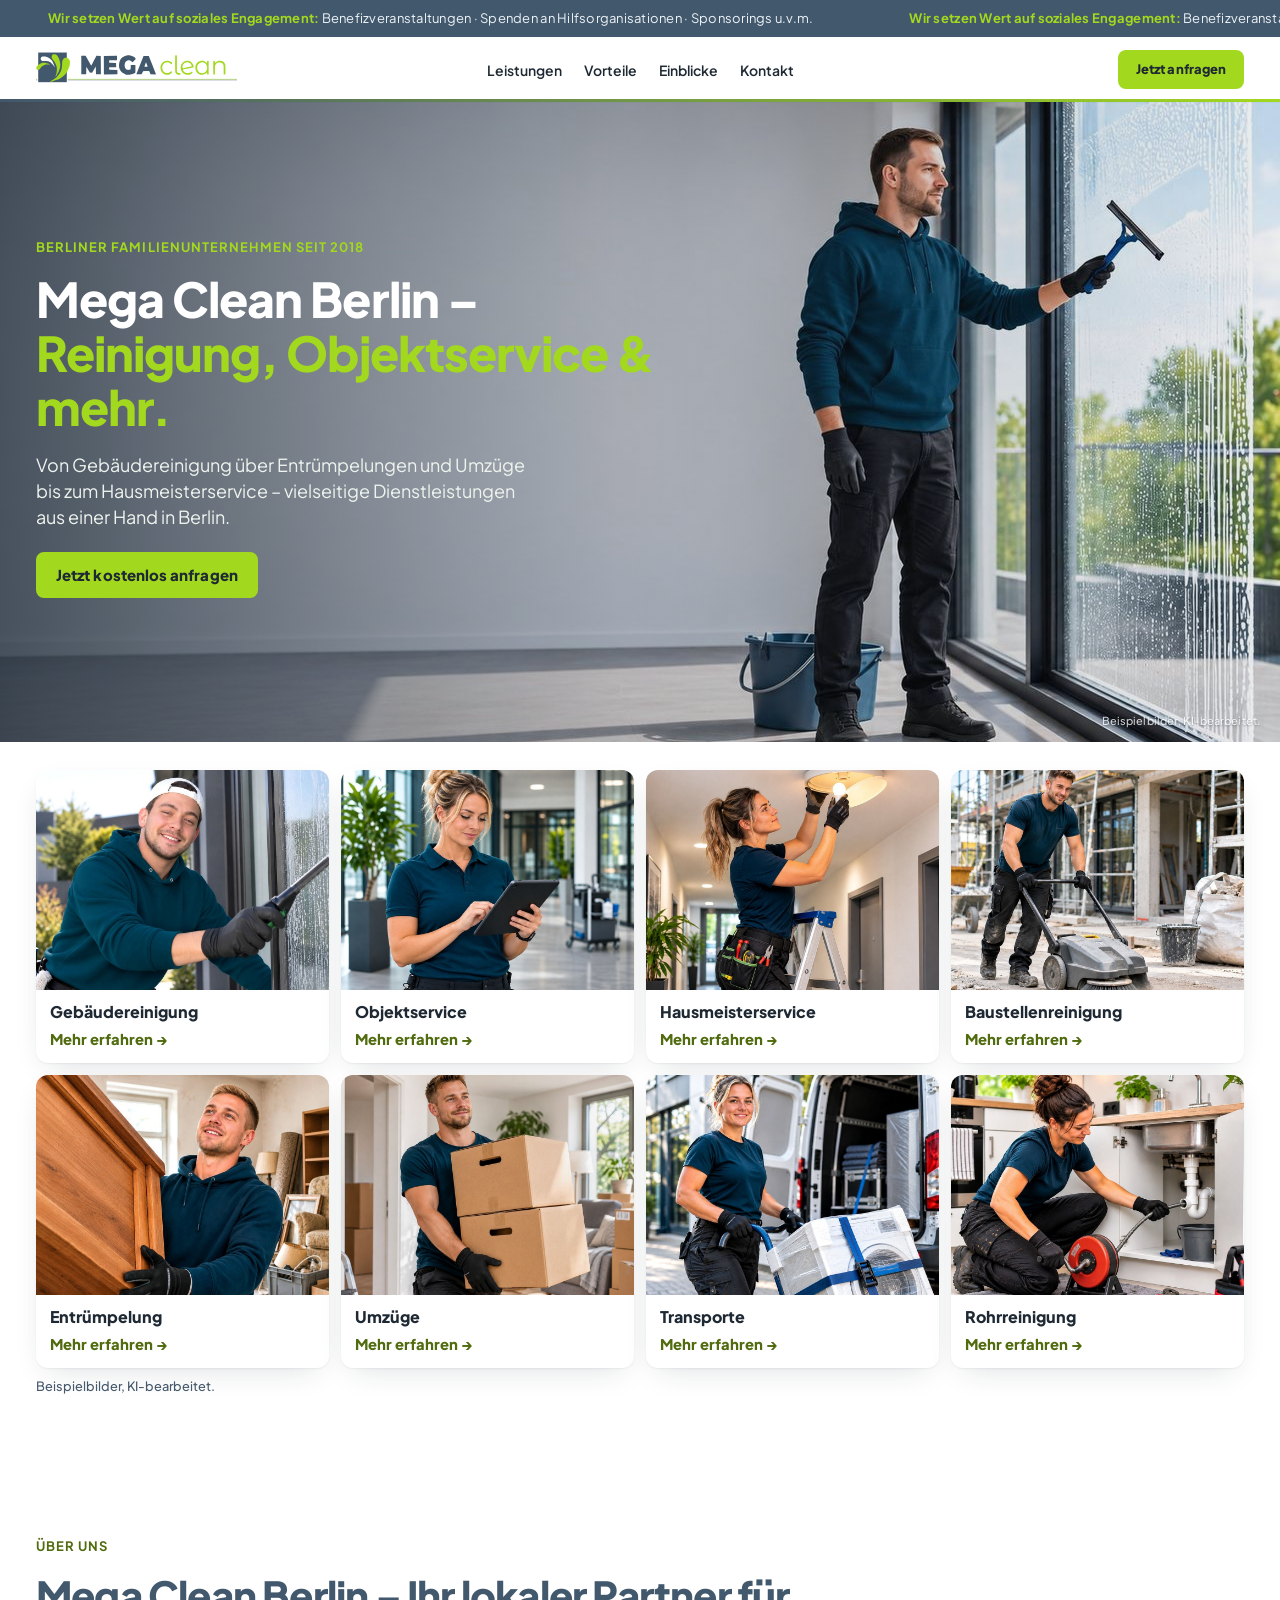
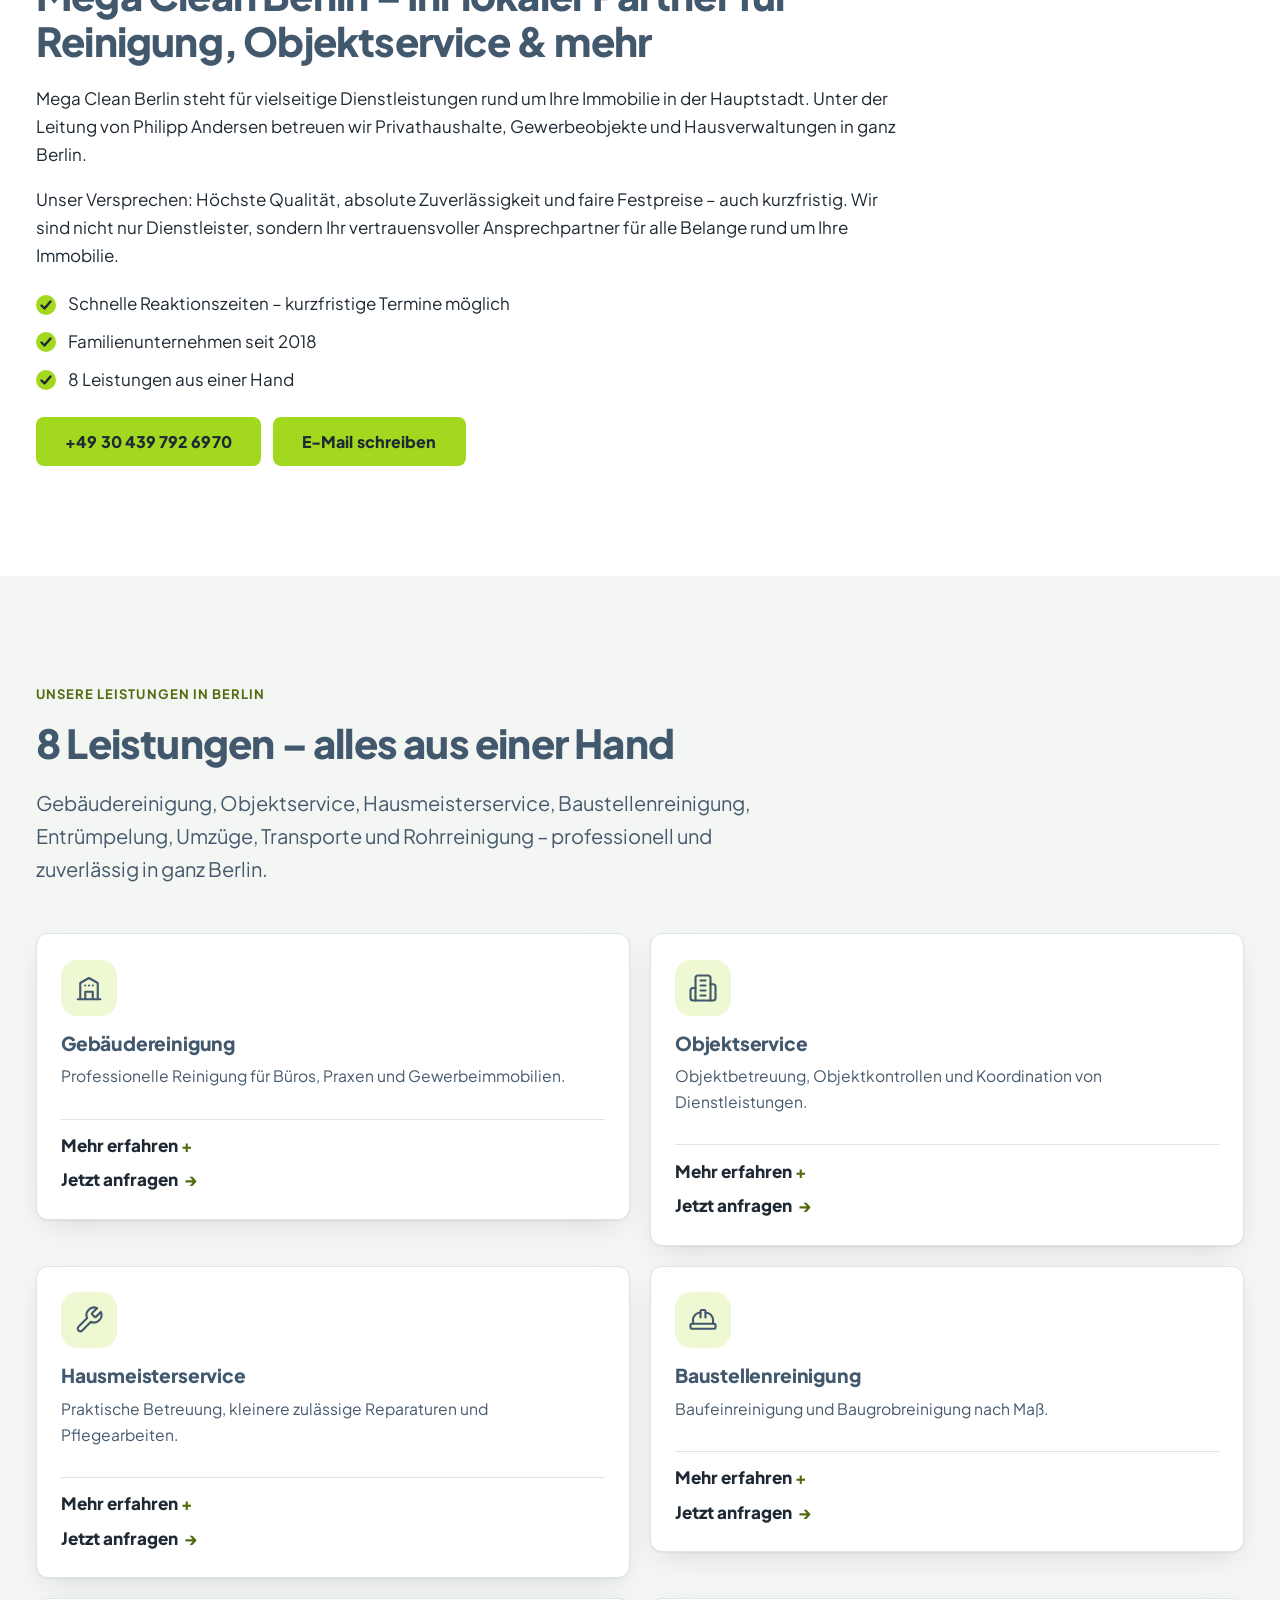
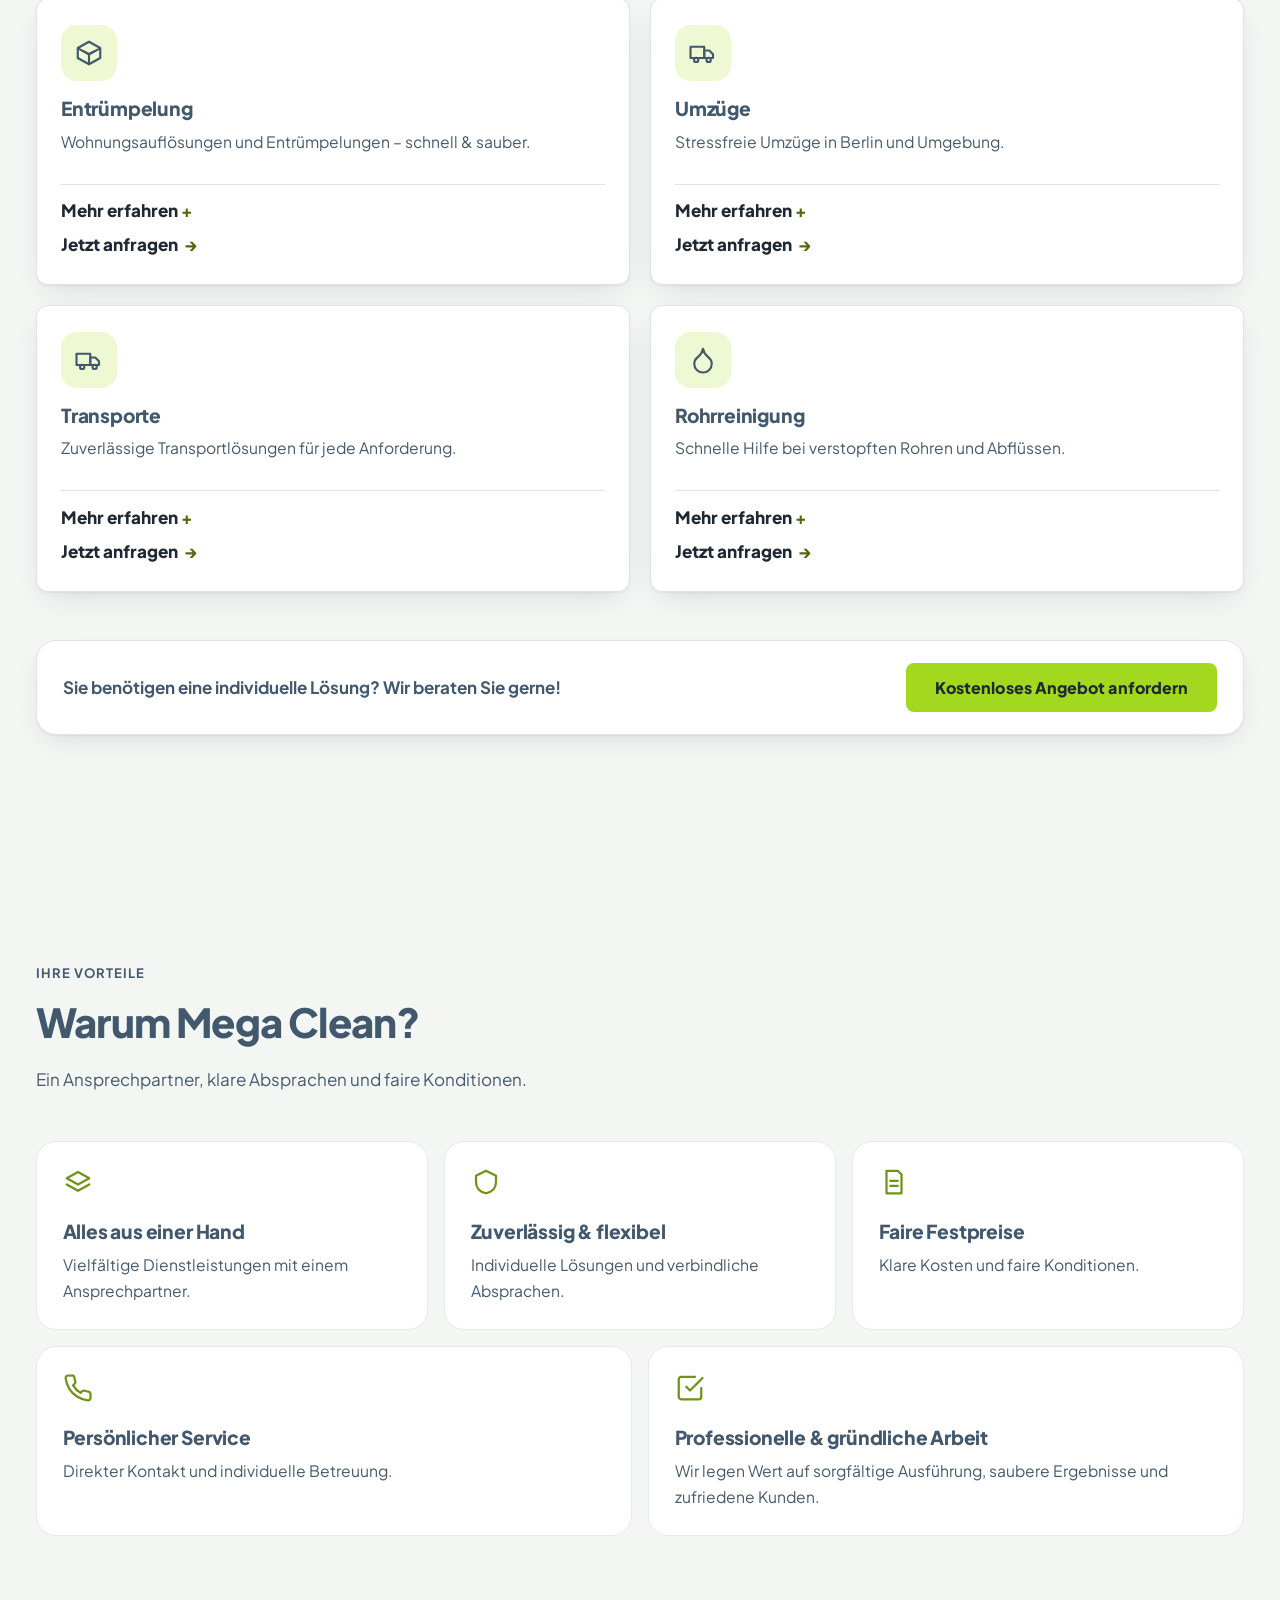
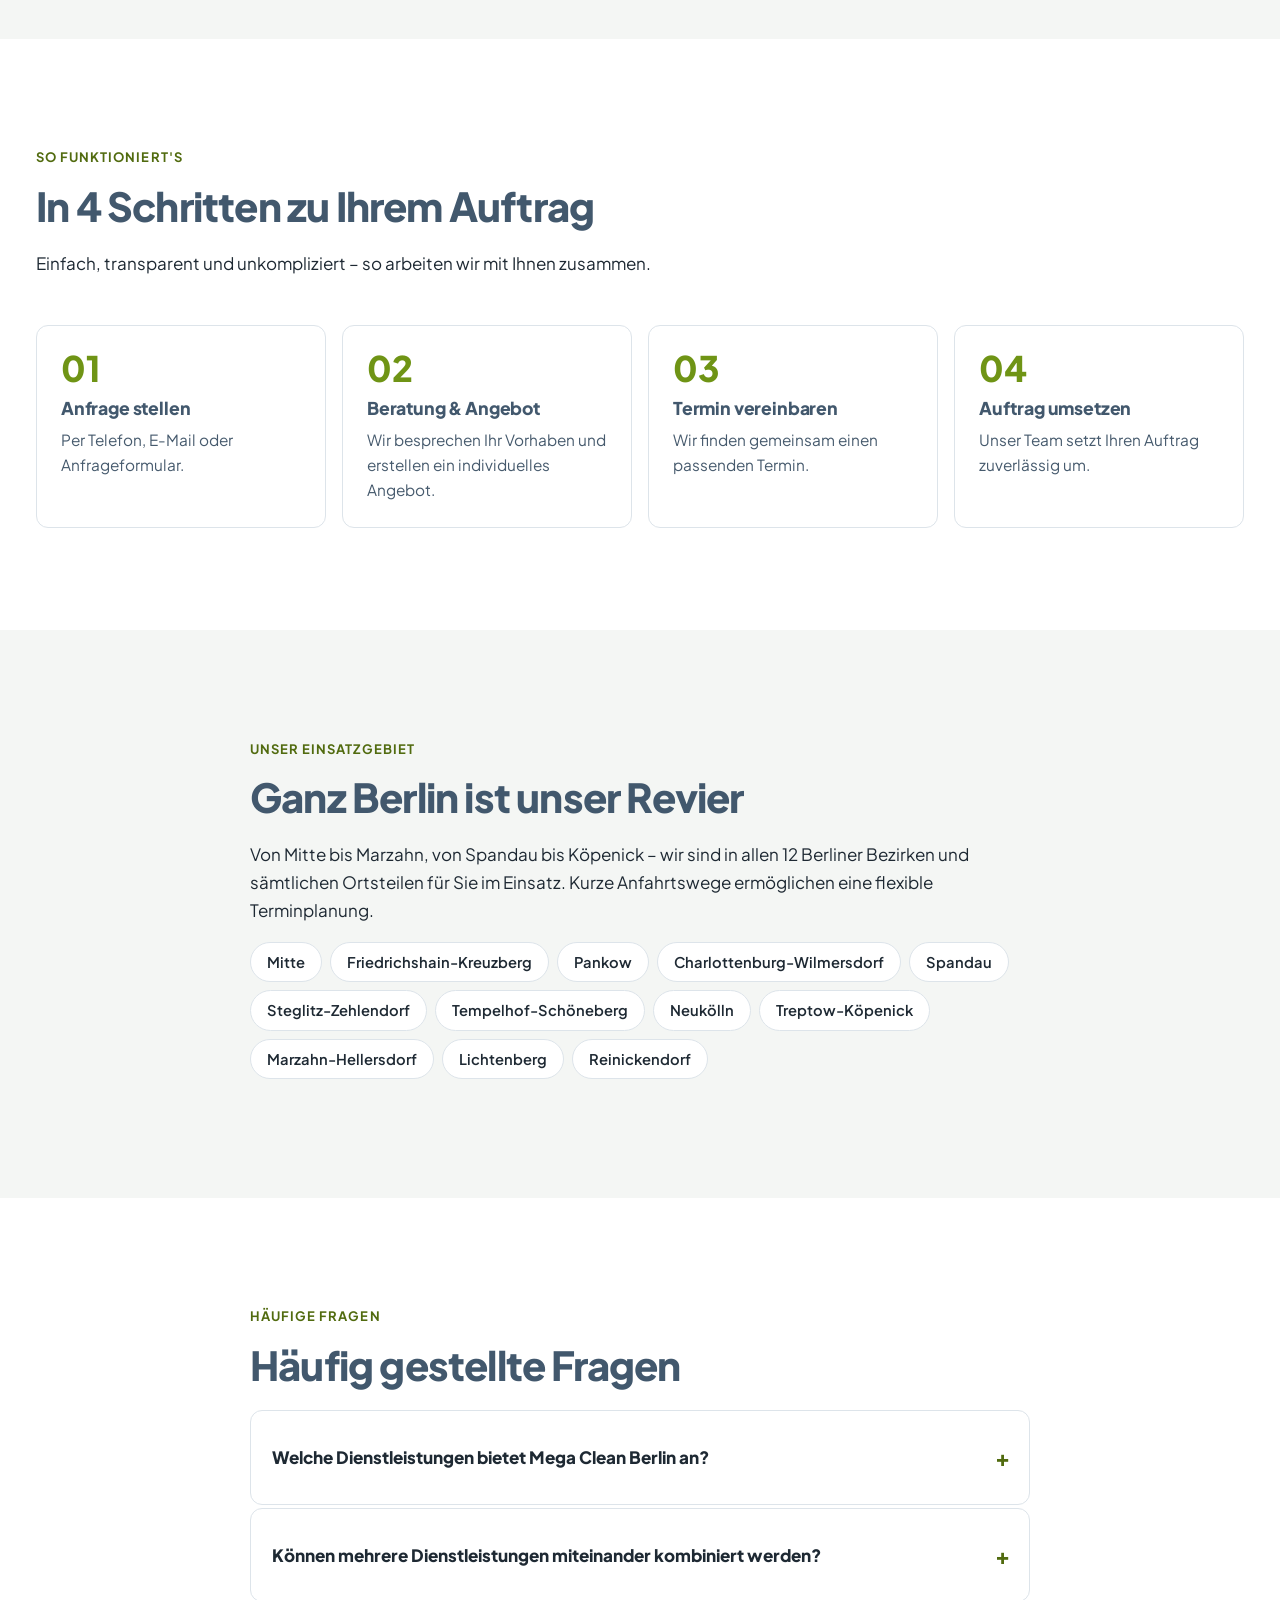
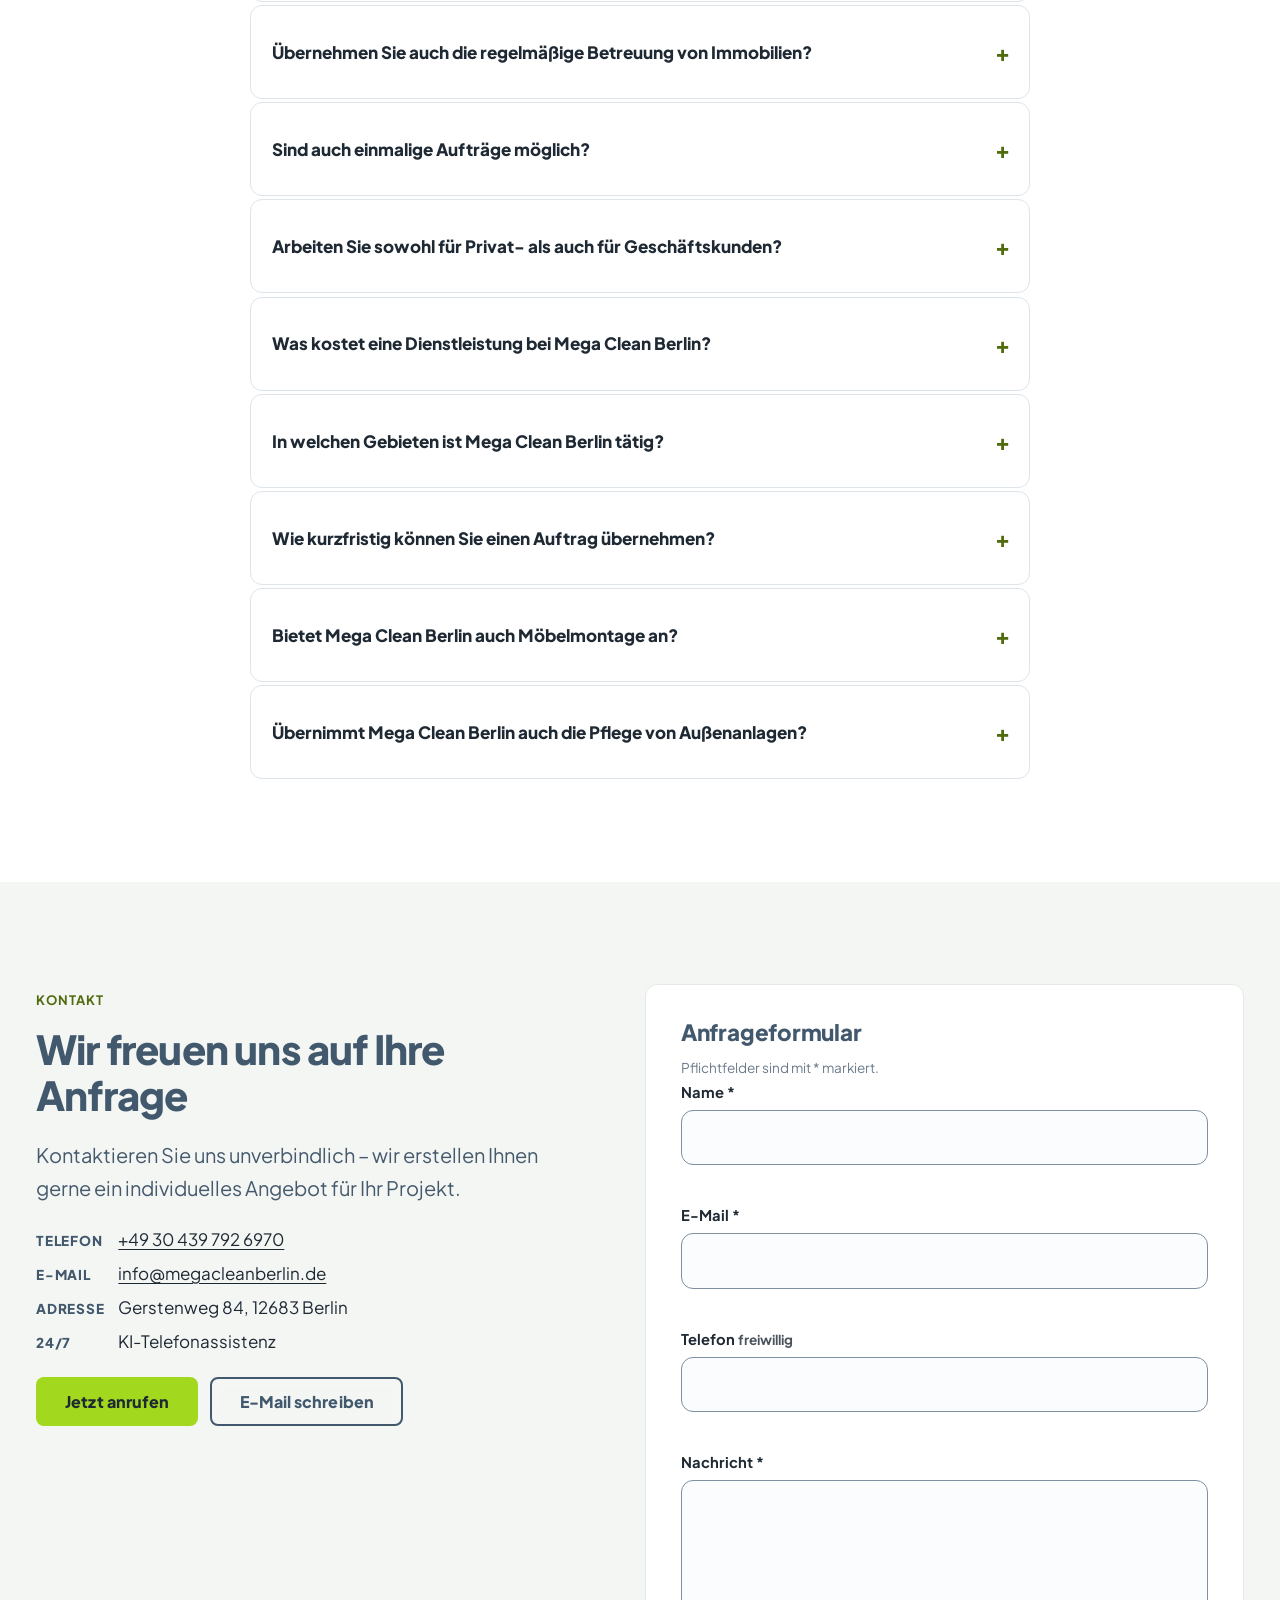
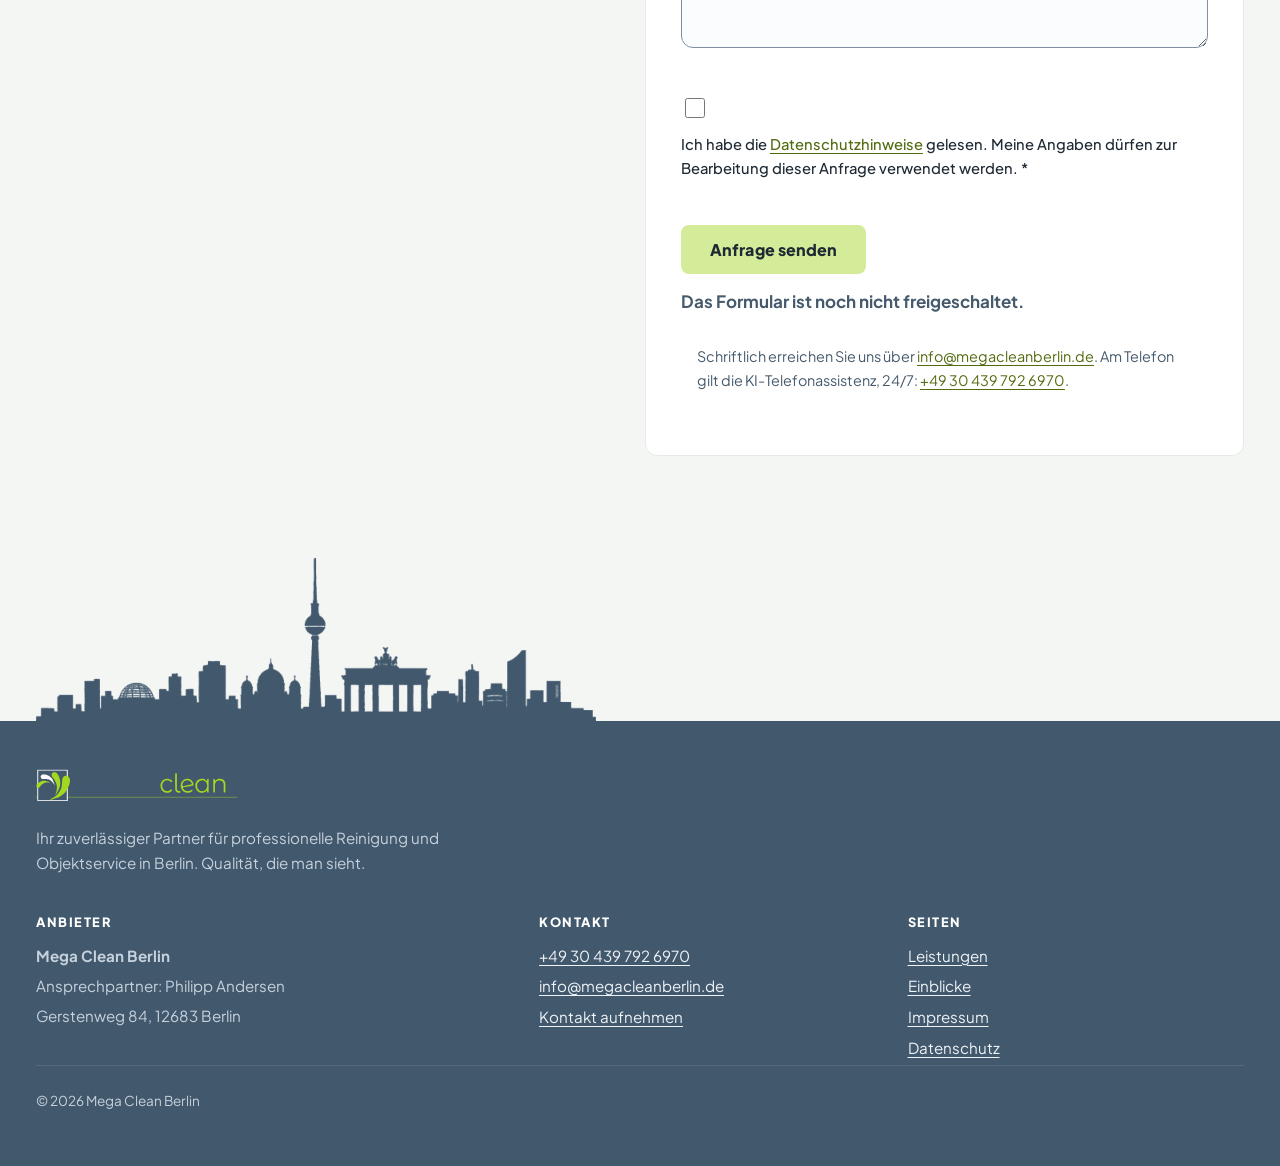
==== commit 8fede564: "Datenschutz: Hosting bei GitHub Pages korrekt darstellen, noindex auf den öffentlichen Seiten entfer" ====
--- a/index.html
+++ b/index.html
@@ -5,8 +5,6 @@
 <meta name="viewport" content="width=device-width, initial-scale=1">
 <title>Mega Clean Berlin | Reinigung, Objektservice &amp; mehr in Berlin</title>
 <meta name="description" content="Gebäudereinigung, Objektservice, Hausmeisterservice, Baustellenreinigung, Entrümpelung, Umzüge, Transporte und Rohrreinigung in Berlin.">
-<!-- VORSCHAU: noindex entfernen, sobald die Seite freigegeben und live ist. -->
-<meta name="robots" content="noindex, nofollow">
 <meta name="theme-color" content="#42586D">
 <meta property="og:type" content="website">
 <meta property="og:locale" content="de_DE">
@@ -26,9 +24,9 @@
 <meta name="twitter:image:alt" content="Reinigungskraft in grauem Kapuzenpullover reinigt mit einem Abzieher eine große Fensterfront.">
 <link rel="icon" href="logo-mark.svg" type="image/svg+xml">
 <link rel="preload" href="fonts/PlusJakartaSans.woff2" as="font" type="font/woff2" crossorigin>
-<link rel="stylesheet" href="style.css?v=20261117-logo">
+<link rel="stylesheet" href="style.css?v=20261117-pr28">
 <!--
-  LOGO/FARBEN: Vorschau 17.11.2026, umgefärbtes Logo (Variante quer). Header positiv, Footer negativ. Dateien assets/logo/, Favicon logo-mark.svg = Bildmarke positiv. Farben #42586D, #A2D81E, #FFFFFF, Negativ #E8E8E8.
+  LOGO/FARBEN: Logo = Vektor-Nachbau (Nachzeichnung) des gelieferten Logos, keine exakte Kopie; Dateien logo.svg, logo-mark.svg. Farben = Logo-Blau #42586d und Logo-Grün #a2d81e.
 -->
 <script type="application/ld+json">
 {
@@ -94,20 +92,7 @@
   setTimeout(ende,1000);
 })();
 </script>
-<svg xmlns="http://www.w3.org/2000/svg" width="0" height="0" style="position:absolute" aria-hidden="true" focusable="false"><defs><!-- Logo-Vorschau 17.11.2026: quer positiv (#mc-logo) auf hellem Grund, quer negativ (#mc-logo-neg) auf dunklem Grund. Farben unverändert aus den SVGs. --><symbol id="mc-logo" viewBox="39.9258 121.5742 226.8320 39.6172"><g><path fill-rule="nonzero" fill="#42586D" fill-opacity="1" d="M 42.925781 125.019531 L 74.949219 125.019531 L 74.949219 130.140625 C 74.757812 130.117188 74.5625 130.105469 74.359375 130.105469 C 71.375 130.105469 70.253906 131.785156 69.980469 136.683594 C 69.832031 139.289062 69.609375 140.992188 69.210938 142.476562 C 67.816406 147.734375 63.9375 152.34375 58.066406 155.710938 C 57.433594 156.078125 56.910156 156.40625 56.910156 156.445312 C 56.910156 156.484375 57.0625 156.492188 57.25 156.460938 C 65.085938 155.167969 71.21875 151.621094 74.949219 146.421875 L 74.949219 158.191406 L 42.925781 158.191406 Z M 62.101562 150.878906 C 62.101562 151.34375 64.453125 148.167969 65.3125 146.542969 C 67.90625 141.648438 68.058594 136.335938 65.746094 131.59375 C 63.734375 127.46875 60.726562 126.015625 58.710938 128.195312 C 57.390625 129.621094 57.605469 130.933594 59.609375 133.613281 C 63.722656 139.117188 64.46875 143.195312 62.515625 149.492188 C 62.289062 150.222656 62.101562 150.847656 62.101562 150.878906 Z M 60.972656 140.597656 C 61.589844 141.332031 61.667969 141.273438 61.328125 140.335938 C 59.59375 135.554688 55.207031 132.199219 50.632812 132.15625 C 48.058594 132.132812 46.585938 133.363281 47.160156 135.054688 C 47.558594 136.226562 48.566406 136.558594 51.03125 136.339844 C 54.867188 136 58.359375 137.496094 60.972656 140.597656 Z M 46.113281 143.660156 C 46.777344 143.921875 47.53125 143.613281 48.242188 142.789062 C 49.347656 141.503906 49.644531 141.203125 50.234375 140.769531 C 51.648438 139.730469 53.070312 139.273438 55.179688 139.179688 C 56.039062 139.140625 56.375 139.128906 56.382812 139.066406 C 56.390625 139.027344 56.261719 138.96875 56.050781 138.875 C 53.496094 137.714844 50.777344 137.734375 48.300781 138.929688 C 45.207031 140.417969 44.082031 142.851562 46.113281 143.660156 Z M 46.113281 143.660156 " />
-<path fill-rule="nonzero" fill="#A2D81E" fill-opacity="1" d="M 56.910156 156.445312 C 56.910156 156.40625 57.433594 156.078125 58.066406 155.710938 C 63.9375 152.34375 67.816406 147.734375 69.210938 142.476562 C 69.609375 140.992188 69.832031 139.289062 69.980469 136.683594 C 70.253906 131.785156 71.375 130.105469 74.359375 130.105469 C 77.765625 130.105469 79.503906 133.625 78.46875 138.417969 C 76.410156 147.960938 68.621094 154.585938 57.25 156.460938 C 57.0625 156.492188 56.910156 156.484375 56.910156 156.445312 Z M 62.101562 150.878906 C 62.101562 150.847656 62.289062 150.222656 62.515625 149.492188 C 64.46875 143.195312 63.722656 139.117188 59.609375 133.613281 C 57.605469 130.933594 57.390625 129.621094 58.710938 128.195312 C 60.726562 126.015625 63.734375 127.46875 65.746094 131.59375 C 68.058594 136.335938 67.90625 141.648438 65.3125 146.542969 C 64.453125 148.167969 62.101562 151.34375 62.101562 150.878906 Z M 46.113281 143.660156 C 44.082031 142.851562 45.207031 140.417969 48.300781 138.929688 C 50.777344 137.734375 53.496094 137.714844 56.050781 138.875 C 56.261719 138.96875 56.390625 139.027344 56.382812 139.066406 C 56.375 139.128906 56.039062 139.140625 55.179688 139.179688 C 53.070312 139.273438 51.648438 139.730469 50.234375 140.769531 C 49.644531 141.203125 49.347656 141.503906 48.242188 142.789062 C 47.53125 143.613281 46.777344 143.921875 46.113281 143.660156 Z M 46.113281 143.660156 " />
-<path fill-rule="nonzero" fill="#FFFFFF" fill-opacity="1" d="M 60.972656 140.597656 C 58.359375 137.496094 54.867188 136 51.03125 136.339844 C 48.566406 136.558594 47.558594 136.226562 47.160156 135.054688 C 46.585938 133.363281 48.058594 132.132812 50.632812 132.15625 C 55.207031 132.199219 59.59375 135.554688 61.328125 140.335938 C 61.667969 141.273438 61.589844 141.332031 60.972656 140.597656 Z M 60.972656 140.597656 " />
-<path fill-rule="nonzero" fill="#42586D" fill-opacity="1" d="M 85.792969 146.695312 L 85.792969 125.007812 L 90.84375 125.007812 L 98.464844 137.523438 L 105.902344 125.007812 L 110.953125 125.007812 L 111.015625 146.695312 L 105.375 146.695312 L 105.3125 135.199219 L 99.734375 144.558594 L 97.011719 144.558594 L 91.464844 135.511719 L 91.464844 146.695312 Z M 115.351562 146.695312 L 115.351562 125.007812 L 132.363281 125.007812 L 132.363281 129.746094 L 121.425781 129.746094 L 121.425781 133.402344 L 131.058594 133.402344 L 131.058594 137.988281 L 121.425781 137.988281 L 121.425781 141.953125 L 132.765625 141.953125 L 132.765625 146.695312 Z M 147.015625 147.128906 C 145.300781 147.128906 143.710938 146.855469 142.246094 146.308594 C 140.777344 145.761719 139.511719 144.980469 138.449219 143.96875 C 137.386719 142.957031 136.554688 141.761719 135.957031 140.390625 C 135.355469 139.015625 135.058594 137.503906 135.058594 135.851562 C 135.058594 134.199219 135.355469 132.683594 135.957031 131.3125 C 136.554688 129.9375 137.390625 128.746094 138.464844 127.734375 C 139.539062 126.722656 140.816406 125.941406 142.292969 125.394531 C 143.769531 124.847656 145.386719 124.574219 147.140625 124.574219 C 149.183594 124.574219 151.011719 124.914062 152.625 125.59375 C 154.234375 126.277344 155.566406 127.257812 156.621094 128.539062 L 152.71875 132.070312 C 151.972656 131.265625 151.171875 130.660156 150.316406 130.257812 C 149.460938 129.855469 148.503906 129.652344 147.449219 129.652344 C 146.519531 129.652344 145.675781 129.796875 144.910156 130.085938 C 144.144531 130.378906 143.496094 130.796875 142.957031 131.34375 C 142.421875 131.890625 142.003906 132.539062 141.703125 133.292969 C 141.402344 134.046875 141.253906 134.902344 141.253906 135.851562 C 141.253906 136.757812 141.402344 137.597656 141.703125 138.359375 C 142.003906 139.125 142.421875 139.78125 142.957031 140.328125 C 143.496094 140.875 144.140625 141.296875 144.894531 141.597656 C 145.648438 141.898438 146.480469 142.046875 147.386719 142.046875 C 148.296875 142.046875 149.183594 141.890625 150.054688 141.582031 C 150.257812 141.519531 150.476562 141.4375 150.703125 141.335938 L 150.703125 135.386719 L 156.125 135.386719 L 156.125 144.371094 C 154.886719 145.257812 153.449219 145.941406 151.820312 146.417969 C 150.1875 146.890625 148.585938 147.128906 147.015625 147.128906 Z M 157.425781 146.695312 L 167 125.007812 L 173.042969 125.007812 L 182.648438 146.695312 L 176.265625 146.695312 L 174.5625 142.480469 L 165.390625 142.480469 L 163.6875 146.695312 Z M 172.765625 137.957031 L 169.976562 131.015625 L 167.1875 137.957031 Z M 172.765625 137.957031 " />
-<path fill-rule="nonzero" fill="#A2D81E" fill-opacity="1" d="M 196.8125 146.804688 C 195.332031 146.804688 194.015625 146.46875 192.859375 145.792969 C 191.703125 145.117188 190.796875 144.203125 190.140625 143.046875 C 189.480469 141.886719 189.152344 140.578125 189.152344 139.117188 C 189.152344 137.617188 189.476562 136.285156 190.125 135.121094 C 190.773438 133.957031 191.660156 133.042969 192.789062 132.386719 C 193.917969 131.730469 195.214844 131.402344 196.675781 131.402344 C 197.765625 131.402344 198.765625 131.609375 199.671875 132.027344 C 200.578125 132.441406 201.394531 133.066406 202.117188 133.898438 C 202.375 134.195312 202.464844 134.5 202.394531 134.816406 C 202.320312 135.128906 202.117188 135.40625 201.78125 135.648438 C 201.523438 135.832031 201.238281 135.894531 200.921875 135.828125 C 200.605469 135.765625 200.320312 135.601562 200.0625 135.34375 C 199.15625 134.382812 198.027344 133.898438 196.675781 133.898438 C 195.730469 133.898438 194.898438 134.117188 194.175781 134.550781 C 193.457031 134.988281 192.890625 135.59375 192.484375 136.371094 C 192.078125 137.148438 191.875 138.0625 191.875 139.117188 C 191.875 140.117188 192.082031 141.003906 192.5 141.78125 C 192.914062 142.558594 193.492188 143.175781 194.234375 143.628906 C 194.972656 144.082031 195.832031 144.308594 196.8125 144.308594 C 197.460938 144.308594 198.03125 144.230469 198.519531 144.070312 C 199.011719 143.914062 199.460938 143.667969 199.867188 143.335938 C 200.164062 143.097656 200.46875 142.960938 200.78125 142.933594 C 201.097656 142.90625 201.375 142.996094 201.617188 143.199219 C 201.929688 143.457031 202.105469 143.75 202.144531 144.070312 C 202.179688 144.394531 202.070312 144.6875 201.808594 144.945312 C 200.476562 146.1875 198.8125 146.804688 196.8125 146.804688 Z M 210.21875 146.695312 C 209.40625 146.695312 208.683594 146.472656 208.054688 146.027344 C 207.425781 145.585938 206.933594 144.980469 206.582031 144.210938 C 206.230469 143.441406 206.054688 142.558594 206.054688 141.558594 L 206.054688 126.40625 C 206.054688 126 206.1875 125.667969 206.445312 125.40625 C 206.703125 125.148438 207.035156 125.019531 207.445312 125.019531 C 207.851562 125.019531 208.183594 125.148438 208.441406 125.40625 C 208.703125 125.667969 208.832031 126 208.832031 126.40625 L 208.832031 141.558594 C 208.832031 142.246094 208.960938 142.808594 209.21875 143.253906 C 209.480469 143.699219 209.8125 143.917969 210.21875 143.917969 L 210.914062 143.917969 C 211.285156 143.917969 211.585938 144.050781 211.816406 144.308594 C 212.046875 144.566406 212.164062 144.898438 212.164062 145.308594 C 212.164062 145.714844 211.988281 146.046875 211.636719 146.304688 C 211.285156 146.566406 210.832031 146.695312 210.273438 146.695312 Z M 221.238281 146.804688 C 219.703125 146.804688 218.335938 146.476562 217.144531 145.820312 C 215.949219 145.164062 215.015625 144.257812 214.339844 143.101562 C 213.664062 141.945312 213.328125 140.617188 213.328125 139.117188 C 213.328125 137.601562 213.648438 136.265625 214.285156 135.105469 C 214.925781 133.949219 215.808594 133.042969 216.9375 132.386719 C 218.066406 131.730469 219.359375 131.402344 220.820312 131.402344 C 222.265625 131.402344 223.503906 131.722656 224.539062 132.359375 C 225.578125 132.996094 226.367188 133.875 226.914062 134.996094 C 227.460938 136.117188 227.734375 137.40625 227.734375 138.867188 C 227.734375 139.21875 227.613281 139.511719 227.371094 139.742188 C 227.132812 139.972656 226.824219 140.089844 226.457031 140.089844 L 215.910156 140.089844 C 216 140.71875 216.207031 141.300781 216.519531 141.835938 C 216.984375 142.632812 217.621094 143.261719 218.433594 143.726562 C 219.25 144.1875 220.183594 144.417969 221.238281 144.417969 C 221.8125 144.417969 222.398438 144.3125 223 144.101562 C 223.601562 143.886719 224.085938 143.640625 224.457031 143.363281 C 224.734375 143.160156 225.035156 143.054688 225.359375 143.046875 C 225.683594 143.035156 225.964844 143.132812 226.207031 143.335938 C 226.519531 143.613281 226.6875 143.917969 226.707031 144.253906 C 226.722656 144.585938 226.578125 144.871094 226.261719 145.113281 C 225.632812 145.613281 224.851562 146.019531 223.917969 146.335938 C 222.980469 146.648438 222.089844 146.804688 221.238281 146.804688 Z M 215.9375 137.867188 L 225.179688 137.867188 C 225.105469 137.257812 224.9375 136.683594 224.679688 136.148438 C 224.328125 135.425781 223.828125 134.851562 223.179688 134.425781 C 222.535156 134 221.746094 133.789062 220.820312 133.789062 C 219.765625 133.789062 218.863281 134.019531 218.117188 134.484375 C 217.367188 134.945312 216.796875 135.574219 216.410156 136.371094 C 216.1875 136.832031 216.03125 137.332031 215.9375 137.867188 Z M 237.113281 146.804688 C 235.761719 146.804688 234.550781 146.46875 233.476562 145.792969 C 232.40625 145.117188 231.558594 144.203125 230.9375 143.046875 C 230.320312 141.886719 230.007812 140.578125 230.007812 139.117188 C 230.007812 137.65625 230.347656 136.34375 231.023438 135.175781 C 231.695312 134.011719 232.613281 133.089844 233.769531 132.414062 C 234.925781 131.738281 236.226562 131.402344 237.667969 131.402344 C 239.113281 131.402344 240.40625 131.738281 241.554688 132.414062 C 242.703125 133.089844 243.613281 134.011719 244.289062 135.175781 C 244.964844 136.34375 245.300781 137.65625 245.300781 139.117188 L 245.300781 145.308594 C 245.300781 145.714844 245.167969 146.050781 244.898438 146.320312 C 244.628906 146.589844 244.292969 146.722656 243.886719 146.722656 C 243.480469 146.722656 243.140625 146.589844 242.871094 146.320312 C 242.605469 146.050781 242.46875 145.714844 242.46875 145.308594 L 242.46875 144.28125 C 241.988281 144.871094 241.414062 145.371094 240.75 145.777344 C 239.675781 146.464844 238.464844 146.804688 237.113281 146.804688 Z M 237.667969 144.308594 C 238.613281 144.308594 239.453125 144.082031 240.195312 143.628906 C 240.933594 143.175781 241.515625 142.554688 241.941406 141.769531 C 242.367188 140.980469 242.582031 140.097656 242.582031 139.117188 C 242.582031 138.117188 242.367188 137.226562 241.941406 136.441406 C 241.515625 135.652344 240.933594 135.035156 240.195312 134.578125 C 239.453125 134.125 238.613281 133.898438 237.667969 133.898438 C 236.742188 133.898438 235.90625 134.125 235.15625 134.578125 C 234.40625 135.035156 233.816406 135.652344 233.378906 136.441406 C 232.945312 137.226562 232.730469 138.117188 232.730469 139.117188 C 232.730469 140.097656 232.945312 140.980469 233.378906 141.769531 C 233.816406 142.554688 234.40625 143.175781 235.15625 143.628906 C 235.90625 144.082031 236.742188 144.308594 237.667969 144.308594 Z M 262.34375 146.722656 C 261.9375 146.722656 261.597656 146.589844 261.328125 146.320312 C 261.0625 146.050781 260.925781 145.714844 260.925781 145.308594 L 260.925781 138.480469 C 260.925781 137.425781 260.734375 136.5625 260.34375 135.898438 C 259.957031 135.230469 259.433594 134.738281 258.777344 134.414062 C 258.121094 134.089844 257.367188 133.925781 256.515625 133.925781 C 255.738281 133.925781 255.035156 134.085938 254.40625 134.398438 C 253.777344 134.714844 253.277344 135.136719 252.90625 135.664062 C 252.535156 136.191406 252.351562 136.796875 252.351562 137.480469 L 252.351562 145.308594 C 252.351562 145.714844 252.222656 146.050781 251.960938 146.320312 C 251.703125 146.589844 251.359375 146.722656 250.9375 146.722656 C 250.527344 146.722656 250.191406 146.589844 249.921875 146.320312 C 249.652344 146.050781 249.519531 145.714844 249.519531 145.308594 L 249.519531 132.929688 C 249.519531 132.503906 249.652344 132.160156 249.921875 131.902344 C 250.191406 131.644531 250.527344 131.511719 250.9375 131.511719 C 251.359375 131.511719 251.703125 131.644531 251.960938 131.902344 C 252.222656 132.160156 252.351562 132.503906 252.351562 132.929688 L 252.351562 133.234375 C 252.757812 132.828125 253.230469 132.476562 253.765625 132.179688 C 254.746094 131.644531 255.847656 131.375 257.070312 131.375 C 258.347656 131.375 259.488281 131.648438 260.496094 132.191406 C 261.503906 132.738281 262.300781 133.539062 262.882812 134.59375 C 263.46875 135.648438 263.757812 136.945312 263.757812 138.480469 L 263.757812 145.308594 C 263.757812 145.714844 263.625 146.050781 263.355469 146.320312 C 263.085938 146.589844 262.75 146.722656 262.34375 146.722656 Z M 262.34375 146.722656 " />
-<path fill-rule="nonzero" fill="#A2D81E" fill-opacity="1" d="M 76.25 153.417969 L 263.757812 153.417969 L 263.757812 155.152344 L 76.25 155.152344 Z M 76.25 153.417969 " />
-<path fill-rule="nonzero" fill="#42586D" fill-opacity="1" d="M 76.25 156.453125 L 263.757812 156.453125 L 263.757812 158.191406 L 76.25 158.191406 Z M 76.25 156.453125 " />
-</g></symbol><symbol id="mc-logo-neg" viewBox="39.9258 423.5664 226.8320 39.6172"><g><path fill-rule="nonzero" fill="#E8E8E8" fill-opacity="1" d="M 42.925781 427.011719 L 74.949219 427.011719 L 74.949219 432.136719 C 74.757812 432.113281 74.5625 432.097656 74.359375 432.097656 C 71.375 432.097656 70.253906 433.777344 69.980469 438.679688 C 69.832031 441.285156 69.609375 442.984375 69.210938 444.472656 C 67.816406 449.730469 63.9375 454.339844 58.066406 457.707031 C 57.433594 458.074219 56.910156 458.402344 56.910156 458.441406 C 56.910156 458.480469 57.0625 458.488281 57.25 458.457031 C 65.085938 457.164062 71.21875 453.617188 74.949219 448.414062 L 74.949219 460.183594 L 42.925781 460.183594 Z M 62.101562 452.875 C 62.101562 453.339844 64.453125 450.164062 65.3125 448.539062 C 67.90625 443.640625 68.058594 438.328125 65.746094 433.585938 C 63.734375 429.464844 60.726562 428.011719 58.710938 430.1875 C 57.390625 431.617188 57.605469 432.929688 59.609375 435.609375 C 63.722656 441.113281 64.46875 445.191406 62.515625 451.488281 C 62.289062 452.21875 62.101562 452.84375 62.101562 452.875 Z M 60.972656 442.589844 C 61.589844 443.324219 61.667969 443.269531 61.328125 442.332031 C 59.59375 437.550781 55.207031 434.195312 50.632812 434.152344 C 48.058594 434.128906 46.585938 435.359375 47.160156 437.050781 C 47.558594 438.21875 48.566406 438.554688 51.03125 438.335938 C 54.867188 437.996094 58.359375 439.492188 60.972656 442.589844 Z M 46.113281 445.652344 C 46.777344 445.917969 47.53125 445.609375 48.242188 444.785156 C 49.347656 443.5 49.644531 443.199219 50.234375 442.765625 C 51.648438 441.722656 53.070312 441.269531 55.179688 441.175781 C 56.039062 441.136719 56.375 441.121094 56.382812 441.0625 C 56.390625 441.023438 56.261719 440.964844 56.050781 440.867188 C 53.496094 439.710938 50.777344 439.730469 48.300781 440.921875 C 45.207031 442.414062 44.082031 444.847656 46.113281 445.652344 Z M 46.113281 445.652344 " />
-<path fill-rule="nonzero" fill="#E8E8E8" fill-opacity="1" d="M 76.25 446.359375 L 76.25 432.53125 C 78.367188 433.609375 79.292969 436.609375 78.46875 440.414062 C 78.007812 442.546875 77.261719 444.539062 76.25 446.359375 Z M 76.25 446.359375 " />
-<path fill-rule="nonzero" fill="#E8E8E8" fill-opacity="1" d="M 85.792969 448.691406 L 85.792969 427 L 90.84375 427 L 98.464844 439.519531 L 105.902344 427 L 110.953125 427 L 111.015625 448.691406 L 105.375 448.691406 L 105.3125 437.195312 L 99.734375 446.550781 L 97.011719 446.550781 L 91.464844 437.503906 L 91.464844 448.691406 Z M 115.351562 448.691406 L 115.351562 427 L 132.363281 427 L 132.363281 431.742188 L 121.425781 431.742188 L 121.425781 435.398438 L 131.058594 435.398438 L 131.058594 439.984375 L 121.425781 439.984375 L 121.425781 443.949219 L 132.765625 443.949219 L 132.765625 448.691406 Z M 147.015625 449.125 C 145.300781 449.125 143.710938 448.847656 142.246094 448.300781 C 140.777344 447.753906 139.511719 446.976562 138.449219 445.964844 C 137.386719 444.949219 136.554688 443.757812 135.957031 442.382812 C 135.355469 441.011719 135.058594 439.496094 135.058594 437.84375 C 135.058594 436.191406 135.355469 434.679688 135.957031 433.304688 C 136.554688 431.933594 137.390625 430.738281 138.464844 429.726562 C 139.539062 428.714844 140.816406 427.9375 142.292969 427.386719 C 143.769531 426.839844 145.386719 426.566406 147.140625 426.566406 C 149.183594 426.566406 151.011719 426.910156 152.625 427.589844 C 154.234375 428.273438 155.566406 429.253906 156.621094 430.535156 L 152.71875 434.066406 C 151.972656 433.261719 151.171875 432.65625 150.316406 432.253906 C 149.460938 431.851562 148.503906 431.648438 147.449219 431.648438 C 146.519531 431.648438 145.675781 431.792969 144.910156 432.082031 C 144.144531 432.371094 143.496094 432.789062 142.957031 433.335938 C 142.421875 433.882812 142.003906 434.535156 141.703125 435.289062 C 141.402344 436.042969 141.253906 436.894531 141.253906 437.84375 C 141.253906 438.753906 141.402344 439.589844 141.703125 440.355469 C 142.003906 441.121094 142.421875 441.773438 142.957031 442.324219 C 143.496094 442.871094 144.140625 443.292969 144.894531 443.59375 C 145.648438 443.890625 146.480469 444.042969 147.386719 444.042969 C 148.296875 444.042969 149.183594 443.886719 150.054688 443.578125 C 150.257812 443.515625 150.476562 443.433594 150.703125 443.328125 L 150.703125 437.378906 L 156.125 437.378906 L 156.125 446.367188 C 154.886719 447.253906 153.449219 447.9375 151.820312 448.410156 C 150.1875 448.886719 148.585938 449.125 147.015625 449.125 Z M 157.425781 448.691406 L 167 427 L 173.042969 427 L 182.648438 448.691406 L 176.265625 448.691406 L 174.5625 444.476562 L 165.390625 444.476562 L 163.6875 448.691406 Z M 172.765625 439.953125 L 169.976562 433.011719 L 167.1875 439.953125 Z M 172.765625 439.953125 " />
-<path fill-rule="nonzero" fill="#E8E8E8" fill-opacity="1" d="M 196.8125 448.800781 C 195.332031 448.800781 194.015625 448.460938 192.859375 447.789062 C 191.703125 447.113281 190.796875 446.195312 190.140625 445.039062 C 189.480469 443.882812 189.152344 442.574219 189.152344 441.113281 C 189.152344 439.613281 189.476562 438.28125 190.125 437.117188 C 190.773438 435.949219 191.660156 435.039062 192.789062 434.382812 C 193.917969 433.726562 195.214844 433.398438 196.675781 433.398438 C 197.765625 433.398438 198.765625 433.605469 199.671875 434.019531 C 200.578125 434.4375 201.394531 435.0625 202.117188 435.894531 C 202.375 436.191406 202.464844 436.496094 202.394531 436.808594 C 202.320312 437.125 202.117188 437.402344 201.78125 437.644531 C 201.523438 437.828125 201.238281 437.886719 200.921875 437.824219 C 200.605469 437.757812 200.320312 437.597656 200.0625 437.339844 C 199.15625 436.375 198.027344 435.894531 196.675781 435.894531 C 195.730469 435.894531 194.898438 436.113281 194.175781 436.546875 C 193.457031 436.980469 192.890625 437.585938 192.484375 438.363281 C 192.078125 439.140625 191.875 440.058594 191.875 441.113281 C 191.875 442.113281 192.082031 443 192.5 443.777344 C 192.914062 444.554688 193.492188 445.167969 194.234375 445.621094 C 194.972656 446.074219 195.832031 446.300781 196.8125 446.300781 C 197.460938 446.300781 198.03125 446.222656 198.519531 446.066406 C 199.011719 445.910156 199.460938 445.664062 199.867188 445.332031 C 200.164062 445.089844 200.46875 444.957031 200.78125 444.929688 C 201.097656 444.902344 201.375 444.988281 201.617188 445.191406 C 201.929688 445.453125 202.105469 445.742188 202.144531 446.066406 C 202.179688 446.390625 202.070312 446.683594 201.808594 446.941406 C 200.476562 448.179688 198.8125 448.800781 196.8125 448.800781 Z M 210.21875 448.691406 C 209.40625 448.691406 208.683594 448.46875 208.054688 448.023438 C 207.425781 447.578125 206.933594 446.972656 206.582031 446.207031 C 206.230469 445.4375 206.054688 444.554688 206.054688 443.554688 L 206.054688 428.402344 C 206.054688 427.992188 206.1875 427.660156 206.445312 427.402344 C 206.703125 427.144531 207.035156 427.011719 207.445312 427.011719 C 207.851562 427.011719 208.183594 427.144531 208.441406 427.402344 C 208.703125 427.660156 208.832031 427.992188 208.832031 428.402344 L 208.832031 443.554688 C 208.832031 444.238281 208.960938 444.804688 209.21875 445.246094 C 209.480469 445.691406 209.8125 445.914062 210.21875 445.914062 L 210.914062 445.914062 C 211.285156 445.914062 211.585938 446.042969 211.816406 446.300781 C 212.046875 446.5625 212.164062 446.894531 212.164062 447.300781 C 212.164062 447.707031 211.988281 448.042969 211.636719 448.300781 C 211.285156 448.558594 210.832031 448.691406 210.273438 448.691406 Z M 221.238281 448.800781 C 219.703125 448.800781 218.335938 448.472656 217.144531 447.816406 C 215.949219 447.160156 215.015625 446.25 214.339844 445.09375 C 213.664062 443.9375 213.328125 442.609375 213.328125 441.113281 C 213.328125 439.59375 213.648438 438.257812 214.285156 437.101562 C 214.925781 435.945312 215.808594 435.039062 216.9375 434.382812 C 218.066406 433.726562 219.359375 433.398438 220.820312 433.398438 C 222.265625 433.398438 223.503906 433.714844 224.539062 434.355469 C 225.578125 434.992188 226.367188 435.871094 226.914062 436.992188 C 227.460938 438.109375 227.734375 439.402344 227.734375 440.863281 C 227.734375 441.214844 227.613281 441.503906 227.371094 441.738281 C 227.132812 441.96875 226.824219 442.082031 226.457031 442.082031 L 215.910156 442.082031 C 216 442.714844 216.207031 443.296875 216.519531 443.832031 C 216.984375 444.628906 217.621094 445.257812 218.433594 445.71875 C 219.25 446.183594 220.183594 446.414062 221.238281 446.414062 C 221.8125 446.414062 222.398438 446.308594 223 446.09375 C 223.601562 445.882812 224.085938 445.636719 224.457031 445.359375 C 224.734375 445.15625 225.035156 445.050781 225.359375 445.039062 C 225.683594 445.03125 225.964844 445.128906 226.207031 445.332031 C 226.519531 445.609375 226.6875 445.914062 226.707031 446.246094 C 226.722656 446.582031 226.578125 446.867188 226.261719 447.109375 C 225.632812 447.605469 224.851562 448.015625 223.917969 448.328125 C 222.980469 448.644531 222.089844 448.800781 221.238281 448.800781 Z M 215.9375 439.863281 L 225.179688 439.863281 C 225.105469 439.253906 224.9375 438.679688 224.679688 438.144531 C 224.328125 437.421875 223.828125 436.847656 223.179688 436.421875 C 222.535156 435.996094 221.746094 435.785156 220.820312 435.785156 C 219.765625 435.785156 218.863281 436.015625 218.117188 436.476562 C 217.367188 436.941406 216.796875 437.570312 216.410156 438.363281 C 216.1875 438.828125 216.03125 439.328125 215.9375 439.863281 Z M 237.113281 448.800781 C 235.761719 448.800781 234.550781 448.460938 233.476562 447.789062 C 232.40625 447.113281 231.558594 446.195312 230.9375 445.039062 C 230.320312 443.882812 230.007812 442.574219 230.007812 441.113281 C 230.007812 439.652344 230.347656 438.335938 231.023438 437.171875 C 231.695312 436.003906 232.613281 435.085938 233.769531 434.410156 C 234.925781 433.734375 236.226562 433.398438 237.667969 433.398438 C 239.113281 433.398438 240.40625 433.734375 241.554688 434.410156 C 242.703125 435.085938 243.613281 436.003906 244.289062 437.171875 C 244.964844 438.335938 245.300781 439.652344 245.300781 441.113281 L 245.300781 447.300781 C 245.300781 447.707031 245.167969 448.046875 244.898438 448.316406 C 244.628906 448.582031 244.292969 448.71875 243.886719 448.71875 C 243.480469 448.71875 243.140625 448.582031 242.871094 448.316406 C 242.605469 448.046875 242.46875 447.707031 242.46875 447.300781 L 242.46875 446.273438 C 241.988281 446.867188 241.414062 447.367188 240.75 447.773438 C 239.675781 448.457031 238.464844 448.800781 237.113281 448.800781 Z M 237.667969 446.300781 C 238.613281 446.300781 239.453125 446.074219 240.195312 445.621094 C 240.933594 445.167969 241.515625 444.550781 241.941406 443.761719 C 242.367188 442.976562 242.582031 442.09375 242.582031 441.113281 C 242.582031 440.113281 242.367188 439.21875 241.941406 438.433594 C 241.515625 437.648438 240.933594 437.027344 240.195312 436.574219 C 239.453125 436.121094 238.613281 435.894531 237.667969 435.894531 C 236.742188 435.894531 235.90625 436.121094 235.15625 436.574219 C 234.40625 437.027344 233.816406 437.648438 233.378906 438.433594 C 232.945312 439.21875 232.730469 440.113281 232.730469 441.113281 C 232.730469 442.09375 232.945312 442.976562 233.378906 443.761719 C 233.816406 444.550781 234.40625 445.167969 235.15625 445.621094 C 235.90625 446.074219 236.742188 446.300781 237.667969 446.300781 Z M 262.34375 448.71875 C 261.9375 448.71875 261.597656 448.582031 261.328125 448.316406 C 261.0625 448.046875 260.925781 447.707031 260.925781 447.300781 L 260.925781 440.472656 C 260.925781 439.417969 260.734375 438.558594 260.34375 437.894531 C 259.957031 437.226562 259.433594 436.730469 258.777344 436.40625 C 258.121094 436.085938 257.367188 435.921875 256.515625 435.921875 C 255.738281 435.921875 255.035156 436.078125 254.40625 436.394531 C 253.777344 436.707031 253.277344 437.128906 252.90625 437.65625 C 252.535156 438.183594 252.351562 438.789062 252.351562 439.476562 L 252.351562 447.300781 C 252.351562 447.707031 252.222656 448.046875 251.960938 448.316406 C 251.703125 448.582031 251.359375 448.71875 250.9375 448.71875 C 250.527344 448.71875 250.191406 448.582031 249.921875 448.316406 C 249.652344 448.046875 249.519531 447.707031 249.519531 447.300781 L 249.519531 434.921875 C 249.519531 434.496094 249.652344 434.15625 249.921875 433.894531 C 250.191406 433.636719 250.527344 433.507812 250.9375 433.507812 C 251.359375 433.507812 251.703125 433.636719 251.960938 433.894531 C 252.222656 434.15625 252.351562 434.496094 252.351562 434.921875 L 252.351562 435.230469 C 252.757812 434.820312 253.230469 434.46875 253.765625 434.175781 C 254.746094 433.636719 255.847656 433.367188 257.070312 433.367188 C 258.347656 433.367188 259.488281 433.640625 260.496094 434.1875 C 261.503906 434.734375 262.300781 435.535156 262.882812 436.589844 C 263.46875 437.644531 263.757812 438.9375 263.757812 440.472656 L 263.757812 447.300781 C 263.757812 447.707031 263.625 448.046875 263.355469 448.316406 C 263.085938 448.582031 262.75 448.71875 262.34375 448.71875 Z M 262.34375 448.71875 " />
-<path fill-rule="nonzero" fill="#E8E8E8" fill-opacity="1" d="M 76.25 455.414062 L 263.757812 455.414062 L 263.757812 457.148438 L 76.25 457.148438 Z M 76.25 455.414062 " />
-<path fill-rule="nonzero" fill="#E8E8E8" fill-opacity="1" d="M 76.25 458.449219 L 263.757812 458.449219 L 263.757812 460.183594 L 76.25 460.183594 Z M 76.25 458.449219 " />
-</g></symbol></defs></svg>
+<svg xmlns="http://www.w3.org/2000/svg" width="0" height="0" style="position:absolute" aria-hidden="true" focusable="false"><defs><!-- Logo-Nachbau (Vektor-Nachzeichnung nach dem gelieferten Logo, keine exakte Kopie; ohne Domain-Zeile und Haus-Symbol). Farben über CSS-Variablen --lg-* (Standard = Logo-Farben), im Footer MEGA/Linie hell. --><symbol id="mc-logo" viewBox="28 12 1446 235"><rect x="36" y="211" width="1430" height="3.6" style="fill:var(--lg-gruen,#a2d81e)"/><rect x="36" y="217.4" width="1430" height="2.6" style="fill:var(--lg-linie,#42586d)"/><rect x="65" y="21" width="214" height="218.5" style="fill:var(--lg-rahmen,#fff)"/><rect x="71.5" y="26" width="200.5" height="208" style="fill:var(--lg-blau,#42586d)"/><path style="fill:var(--lg-weiss,#fff)" d="M92.9 59.1C91.3 61.1 90.2 63.4 89.1 65.6C88.7 66.5 88.6 67.4 88.6 68.4C88.6 70 88.5 71.8 89.1 73.4C90 75.7 91.3 77.9 92.9 79.9C93.9 81.1 95.2 82.1 96.6 82.9C98.5 83.8 100.5 84.8 102.6 84.9C111.9 85.4 121.3 84.2 130.6 84.9C134.6 85.1 138.4 86.5 142.1 87.6C145 88.5 147.8 89.4 150.4 90.9C154.7 93.3 158.9 96.1 162.9 99.1C165.4 101 167.5 103.3 169.6 105.6C172.9 109.3 176 113.1 178.9 117.1C182 121.5 184.7 126.3 187.6 130.9C187.7 130.4 188 129.9 187.9 129.4C187.1 126.7 185.7 124.3 184.9 121.6C184.6 120.7 184.9 119.7 184.6 118.9C182.8 113.8 180.8 108.8 178.6 103.9C176.8 99.6 174.9 95.4 172.6 91.4C170.2 87.1 167.5 82.9 164.4 79.1C161.4 75.5 157.9 72.3 154.4 69.1C152.9 67.8 151.3 66.6 149.6 65.6C146 63.4 142.3 61.2 138.4 59.4C137.5 59 136.5 59.4 135.6 59.1C132.6 58.1 129.9 56.4 126.9 55.4C124 54.4 120.9 53.6 117.9 53.4C112.9 53 107.9 52.9 102.9 53.4C101 53.6 99.2 54.4 97.6 55.4C95.9 56.4 94.2 57.6 92.9 59.1Z"/><path style="fill:var(--lg-gruen,#a2d81e)" fill-rule="evenodd" d="M180.9 37.6C179.5 37.7 178.1 38 176.9 38.6C174.8 39.7 172.9 41.1 171.1 42.6C170.1 43.5 169.2 44.5 168.6 45.6C167.7 47.5 167 49.5 166.6 51.6C166.1 54.3 165.9 57.1 166.1 59.9C166.3 62.3 166.8 64.7 167.6 66.9C168.6 69.4 170 71.7 171.6 73.9C176 79.7 181.1 84.9 185.4 90.9C187.2 93.5 188.2 96.6 189.9 99.4C190.5 100.4 191.6 101.1 192.1 102.1C194.2 106.3 196.2 110.5 197.6 114.9C199.3 119.8 200.4 124.8 201.4 129.9C202 132.8 202.3 135.9 202.4 138.9C202.5 144.4 202.3 149.9 201.9 155.4C201.7 158.4 201.3 161.4 200.6 164.4C198.9 172.3 196.9 180.1 194.6 187.9C194.2 189.5 192.9 190.8 192.4 192.4C192.2 193 192.2 193.7 192.4 194.4C192.5 194.8 193 195 193.4 195.4C194.3 194.5 195.4 193.9 196.1 192.9C197 191.7 197.3 190.3 198.1 189.1C198.7 188.3 199.8 188 200.4 187.1C201 186.2 200.8 184.8 201.4 183.9C202.1 182.7 203.5 182.1 204.1 180.9C204.9 179.5 204.9 177.8 205.6 176.4C206.5 174.8 208 173.7 208.9 172.1C211.3 167.9 213.5 163.6 215.4 159.1C218.3 152.2 221.1 145.3 223.4 138.1C224.5 134.6 224.9 131 225.4 127.4C225.9 123.7 226.3 120.1 226.4 116.4C226.5 112.5 226.4 108.7 226.1 104.9C225.8 100.6 225.3 96.3 224.4 92.1C223.4 87.9 221.5 84 220.4 79.9C219.9 78.3 220.1 76.5 219.6 74.9C218.8 72 217.6 69.3 216.4 66.6C215.9 65.6 214.9 64.9 214.4 63.9C213.8 62.6 213.7 61.1 213.1 59.9C212 57.6 210.7 55.5 209.4 53.4C208.3 51.7 207.2 50 205.9 48.6C203.5 46.1 201 43.5 198.1 41.6C195.5 39.9 192.5 38.6 189.4 37.9C186.6 37.2 183.7 37.5 180.9 37.6Z"/><path style="fill:var(--lg-gruen,#a2d81e)" fill-rule="evenodd" d="M284.6 69.6C283.1 68 281.1 66.8 279.1 65.6C277.5 64.6 275.9 63.6 274.1 63.1C271.1 62.3 268 61.7 264.9 61.9C261.9 62 258.9 62.9 256.1 64.1C254.1 65.1 252.5 66.8 250.9 68.4C249.4 69.8 248 71.2 246.9 72.9C245.2 75.2 243.7 77.7 242.6 80.4C241.3 83.7 240 87.1 239.6 90.6C238.7 99.7 239.5 108.8 238.6 117.9C237.8 126.2 236.4 134.5 234.6 142.6C233.7 147 232.1 151.2 230.4 155.4C227.8 161.5 224.9 167.6 221.6 173.4C220.9 174.6 219.4 175.2 218.6 176.4C218.1 177.2 218.2 178.3 217.6 179.1C214.2 183.7 210.5 188.2 206.6 192.4C203.3 196 199.8 199.6 195.9 202.6C189.3 207.8 182.4 212.6 175.4 217.1C169.1 221.1 162.1 224 155.9 228.1C155.2 228.6 155.4 229.6 155.1 230.4C156.2 230.5 157.3 230.8 158.4 230.6C165.3 229.2 172.1 227.4 178.9 225.4C180.9 224.8 182.6 223.5 184.6 222.9C186.1 222.4 187.7 222.6 189.1 222.1C193.6 220.8 198 219.4 202.4 217.6C208.8 215 215.1 212.2 221.4 209.1C225.1 207.3 228.7 205.3 232.1 203.1C234.2 201.8 235.9 200 237.9 198.6C240.1 197.1 242.7 196.1 244.9 194.4C248.8 191.2 252.6 187.8 256.1 184.1C258.9 181.2 261.4 178.1 263.9 174.9C264.8 173.6 265.4 172.1 266.4 170.9C267.2 169.9 268.4 169.2 269.1 168.1C272.4 162.9 275.7 157.7 278.4 152.1C282.5 143.6 286.2 135 289.4 126.1C291.2 121.1 292.2 115.8 293.4 110.6C293.8 108.5 294 106.3 294.1 104.1C294.3 100 294.3 95.8 294.1 91.6C294 89.6 293.7 87.6 293.1 85.6C292.1 82.5 290.9 79.5 289.4 76.6C288.1 74.1 286.5 71.7 284.6 69.6Z"/><path style="fill:var(--lg-gruen,#a2d81e)" fill-rule="evenodd" d="M153.1 109.9C151.6 109 150.2 107.9 148.6 107.1C145.9 105.8 143 104.5 140.1 103.6C136.7 102.5 133.1 102.1 129.6 101.1C128.4 100.8 127.4 99.9 126.1 99.6C123.3 99 120.3 98.6 117.4 98.4C114.5 98.2 111.5 98.2 108.6 98.4C104.9 98.7 101.1 99.1 97.4 99.9C94.5 100.5 91.8 101.5 89.1 102.6C86.3 103.8 83.5 105.3 80.9 106.9C79.8 107.5 79 108.7 77.9 109.4C75.9 110.7 73.5 111.4 71.6 112.9C68.8 115 66.2 117.3 63.9 119.9C62.5 121.3 61.5 123.1 60.6 124.9C59.8 126.7 59.3 128.7 58.9 130.6C58.6 132 58.5 133.5 58.6 134.9C58.8 136.7 59 138.4 59.6 140.1C60 141.3 60.8 142.4 61.6 143.4C62.6 144.4 63.5 145.8 64.9 146.1C68.1 146.9 71.6 147.1 74.9 146.4C77.3 145.9 79.6 144.4 81.4 142.6C84.5 139.5 86.5 135.5 89.4 132.1C91.7 129.4 94.3 126.9 96.9 124.4C98.5 122.9 100 121.3 101.9 120.1C105.2 118 108.6 116.1 112.1 114.4C114.3 113.3 116.5 112.2 118.9 111.6C122.9 110.7 127 110.3 131.1 109.9C133.8 109.6 136.5 109.5 139.1 109.6C143.5 109.9 147.8 110.6 152.1 111.1L153.1 109.9Z"/><path style="fill:var(--lg-mega,#42586d)" fill-rule="evenodd" d="M810.4 49.9L759.9 179.1L797.4 178.6L806.9 156.6C820.7 156.5 834.6 155.5 848.4 156.4C849.8 156.5 851 158 851.6 159.4C854.5 165.5 856.5 172 858.9 178.4L896.1 179.4C896.2 178 896.8 176.6 896.4 175.4C880.8 133.9 864.6 92.7 848.1 51.6C847.8 50.7 846.9 49.7 845.9 49.6C834.1 49.1 822.2 49.8 810.4 49.9Z M827.6 94.9C831.3 103.9 835.7 112.6 838.6 121.9C839.1 123.3 838 124.7 837.6 126.1C831.2 126.1 824.8 126.7 818.4 126.1C817.6 126.1 817.4 125 816.9 124.4L827.6 94.9Z M624.1 48.9L531.9 50.6L532.4 179.4L627.4 177.9L627.1 147.9L571.9 147.4C571 146.3 569.6 145.5 569.4 144.1C568.7 140.3 568.7 136.4 569.4 132.6C569.6 131.3 570.6 129.7 571.9 129.6C587.3 128.4 602.9 129.1 618.4 128.9L617.9 98.9L571.1 98.4C570.5 97.4 569.5 96.5 569.4 95.4C568.9 91.5 568.8 87.5 569.4 83.6C569.5 82.5 570.7 81.8 571.4 80.9L624.4 80.4L624.1 48.9Z M373.6 49.4L373.9 178.4L408.1 178.1L409.4 125.4L433.6 166.4L449.4 167.4L475.4 123.4L476.9 178.1L511.4 179.1L510.4 49.9L480.1 49.1C468.9 70.5 458 92 446.4 113.1C445.4 114.8 443.7 116 442.4 117.4L404.1 48.9L373.6 49.4Z M692.9 46.4C688.4 46.8 684 48 679.9 49.9C673.2 52.9 666.6 56.4 660.9 60.9C656.4 64.4 652.5 68.7 649.6 73.6C645.7 80.4 642.3 87.7 640.6 95.4C638.6 104.4 638.4 113.9 638.6 123.1C638.7 128.1 640.1 132.9 641.6 137.6C643.2 142.6 644.9 147.8 647.9 152.1C652 158.2 656.8 164 662.6 168.4C669.1 173.2 676.8 176.3 684.4 179.4C688.1 180.9 692.1 181.6 696.1 181.9C701.8 182.3 707.5 182.6 713.1 181.6C722.1 180.1 731 177.8 739.4 174.4C744.5 172.3 748.7 168.4 753.4 165.4L753.4 112.9L720.9 112.6L719.9 144.1C717.3 145.2 714.9 146.9 712.1 147.4C708 148 703.7 148.3 699.6 147.4C695.8 146.5 691.8 145 688.9 142.4C685.2 139.1 682.3 134.9 680.4 130.4C678.4 125.8 677.6 120.6 677.6 115.6C677.6 110 678.4 104.3 680.4 99.1C682.1 94.7 685 90.5 688.6 87.4C692.4 84.1 697.1 82.1 701.9 80.6C704.7 79.8 707.8 80.1 710.6 80.6C713.7 81.2 716.7 82.3 719.4 83.9C724.4 86.9 728.7 90.9 733.4 94.4C740.4 87.2 747.8 80.4 754.4 72.9C755.2 71.9 755.2 70.4 755.6 69.1C752.1 65.5 749.2 61.1 745.1 58.1C740.3 54.6 734.9 52.1 729.4 49.9C725.2 48.2 720.8 46.8 716.4 46.4C708.6 45.6 700.7 45.6 692.9 46.4Z"/><path style="fill:var(--lg-gruen,#a2d81e)" fill-rule="evenodd" d="M1300.9 85.4C1300.4 89.8 1299.4 94.2 1299.4 98.6C1299.1 125.4 1299.7 152.1 1299.9 178.9C1301.8 179.5 1303.6 180.7 1305.6 180.6C1307.7 180.6 1309.5 179.3 1311.4 178.6C1311.5 160.9 1311 143.1 1311.6 125.4C1311.7 122 1312.5 118.6 1313.6 115.4C1314.8 111.9 1316.5 108.6 1318.6 105.6C1320.2 103.5 1322.4 101.8 1324.6 100.4C1327.7 98.5 1330.9 96.6 1334.4 95.9C1339.7 94.9 1345.2 94.8 1350.6 95.4C1353.9 95.7 1357 97.1 1359.9 98.6C1361.9 99.7 1363.8 101.1 1365.1 102.9C1367.4 105.8 1369.2 109.2 1370.6 112.6C1371.6 115 1372.3 117.6 1372.4 120.1C1373 139.4 1372.5 158.8 1372.6 178.1C1373.5 178.9 1374.2 180.2 1375.4 180.4C1377.9 180.8 1380.5 180 1383.1 179.9C1383.6 179 1384.6 178.2 1384.6 177.1C1385 156.9 1385.8 136.6 1384.4 116.4C1384 111 1382.2 105.5 1379.4 100.9C1376.7 96.4 1372.6 92.7 1368.4 89.6C1365.1 87.3 1361.3 85.6 1357.4 84.9C1351 83.8 1344.3 83.6 1337.9 84.4C1333.6 84.9 1329.4 86.6 1325.6 88.6C1320.8 91.2 1316.6 95 1312.1 98.1L1310.4 85.9L1300.9 85.4Z M1190.1 94.6C1185.8 97.9 1182.5 102.6 1179.9 107.4C1177.2 112.1 1174.8 117.2 1174.4 122.6C1173.7 131.9 1174.2 141.4 1176.6 150.4C1178.4 156.7 1182.4 162.3 1186.6 167.4C1189.9 171.4 1194.3 174.3 1198.6 177.1C1200.5 178.3 1202.7 179 1204.9 179.4C1212 180.5 1219.2 182.4 1226.4 181.6C1232.6 181 1238.6 178.4 1244.1 175.4C1248.4 173 1251.5 169 1255.1 165.9L1257.4 178.4C1258.5 179 1259.5 180.2 1260.9 180.4C1263 180.6 1265 179.7 1267.1 179.4L1267.4 85.9C1265.4 85.4 1263.4 84.2 1261.4 84.4C1259.6 84.5 1258.2 85.9 1256.6 86.6C1256.5 90 1256.9 93.5 1256.4 96.9C1256.2 97.7 1255.2 98.2 1254.6 98.9C1250 95.5 1245.8 91.7 1240.9 88.9C1237.2 86.8 1233.1 84.9 1228.9 84.4C1222.4 83.6 1215.7 83.2 1209.4 84.9C1202.4 86.7 1195.8 90.3 1190.1 94.6Z M1215.1 95.4C1220 94.6 1225.1 94.5 1229.9 95.6C1234.5 96.7 1239 98.8 1242.9 101.6C1246 103.9 1248.6 107.2 1250.4 110.6C1253.2 116 1255.5 121.9 1256.4 127.9C1257.2 133.1 1256.7 138.5 1255.4 143.6C1254.1 148.8 1251.7 153.8 1248.6 158.1C1246.2 161.5 1243 164.3 1239.4 166.4C1235.6 168.6 1231.2 169.9 1226.9 170.6C1222.8 171.3 1218.6 171.2 1214.6 170.4C1210.1 169.4 1205.4 168.1 1201.6 165.4C1197.7 162.6 1194.6 158.5 1192.1 154.4C1189.8 150.6 1188 146.3 1187.4 141.9C1186.4 135.5 1186.4 129 1187.4 122.6C1188.1 118.3 1190 114.3 1192.4 110.6C1194.9 106.7 1198 103 1201.9 100.4C1205.8 97.7 1210.5 96.2 1215.1 95.4Z M1107.6 84.6C1102.3 85.6 1097 87.4 1092.6 90.6C1086.7 95 1081.5 100.6 1077.6 106.9C1074.3 112.2 1072.8 118.5 1071.6 124.6C1070.7 129.5 1071.2 134.5 1071.6 139.4C1071.9 142.5 1072.6 145.7 1073.9 148.6C1076.6 154.8 1079.2 161.3 1083.6 166.4C1087.7 171.1 1093.1 174.5 1098.6 177.4C1103.2 179.7 1108.3 181.4 1113.4 181.6C1121.4 182 1129.7 181.8 1137.4 179.4C1143.4 177.5 1148.3 173.1 1153.1 169.1C1154.1 168.3 1154 166.8 1154.4 165.6C1153.4 164 1152.8 161.9 1151.4 160.6C1150.6 159.9 1149.3 159.7 1148.4 160.1C1145.1 161.8 1142.6 164.8 1139.4 166.6C1136.8 168 1134 169.2 1131.1 169.6C1125 170.5 1118.8 171.1 1112.6 170.4C1108.7 169.9 1105.1 168.2 1101.6 166.4C1099.2 165.1 1097.1 163.3 1095.1 161.4C1093 159.3 1090.9 157 1089.4 154.4C1088 152.1 1087.5 149.4 1086.6 146.9C1088 145.7 1088.9 143.8 1090.6 143.4C1113.2 138.1 1136.3 135.5 1158.9 130.1C1160.3 129.8 1161.3 127.9 1161.4 126.4C1161.5 122.1 1161 117.6 1159.4 113.6C1157.2 108.2 1154.1 103.1 1150.4 98.6C1147 94.7 1142.9 91.4 1138.4 88.9C1134.3 86.6 1129.7 85 1125.1 84.4C1119.3 83.6 1113.4 83.5 1107.6 84.6Z M1148.6 117.4C1149.1 118.8 1148.6 120.4 1148.6 121.9C1147 122.7 1145.4 124 1143.6 124.4C1125.7 128.5 1107.7 132.1 1089.6 135.4C1088.3 135.6 1087 135 1085.6 134.9C1085 133.5 1083.7 132.4 1083.6 130.9C1083.4 127 1083.7 123.1 1084.6 119.4C1085.5 116.1 1087 113 1088.9 110.1C1091 106.9 1093.3 103.6 1096.4 101.4C1100.2 98.6 1104.5 96.3 1109.1 95.4C1114.6 94.3 1120.3 94.6 1125.9 95.4C1128.8 95.8 1131.5 97.2 1133.9 98.9C1137.5 101.4 1140.9 104.2 1143.6 107.6C1145.9 110.5 1147.4 113.9 1148.6 117.4Z M987.4 84.6C980.7 83 973.4 83.5 966.6 84.6C961.3 85.5 956.2 87.8 951.6 90.6C946.7 93.7 942.1 97.5 938.6 102.1C934.9 107.2 932.2 113.1 930.6 119.1C929.1 124.9 929.1 131 929.6 136.9C930.1 142.8 931.2 148.7 933.6 154.1C936.2 159.8 939.5 165.5 944.1 169.6C949.4 174.4 955.9 177.9 962.6 180.1C968.3 182 974.4 181.5 980.4 181.4C984.3 181.3 988.2 180.6 991.9 179.4C996.1 177.9 1000.3 176 1003.9 173.4C1006.9 171.2 1008.9 167.9 1011.4 165.1C1011 163.7 1011.4 161.9 1010.4 160.9C1008.9 159.3 1006.5 158.9 1004.6 157.9C999.5 161.4 994.7 165.3 989.4 168.4C987.3 169.5 985 170.1 982.6 170.4C978.4 170.8 974 171.5 969.9 170.4C964.2 168.8 959 165.6 954.1 162.4C951.8 160.8 949.9 158.5 948.4 156.1C946.3 152.9 944.3 149.4 943.4 145.6C942.1 140.5 941.6 135.2 941.6 129.9C941.7 125.7 942.3 121.5 943.6 117.6C944.9 114.1 947.1 110.8 949.4 107.9C951.8 104.7 954.5 101.6 957.9 99.4C960.8 97.4 964.4 96.4 967.9 95.6C971.6 94.8 975.6 94.2 979.4 94.6C984.4 95.2 989.4 96.3 993.9 98.6C997.8 100.7 1000.5 104.5 1003.9 107.4L1010.4 104.4L1011.4 99.6C1010 97.9 1009 95.6 1007.1 94.4C1000.9 90.5 994.5 86.3 987.4 84.6Z M1035.4 44.9C1034.1 45.3 1032.7 46.3 1032.6 47.6C1031.8 85.2 1031.6 122.8 1032.9 160.4C1033 164.3 1034.8 168.1 1036.9 171.4C1038.8 174.4 1041.6 177 1044.6 178.9C1047.3 180.5 1050.5 181.2 1053.6 181.6C1057.3 182.1 1061.2 182.2 1064.9 181.4C1066.7 181 1067.9 179.2 1069.4 178.1L1068.9 172.1C1062.9 171 1056.5 170.9 1050.9 168.6C1048.7 167.8 1047.6 165.2 1046.6 163.1C1045.4 160.5 1044.4 157.7 1044.4 154.9C1043.7 119.2 1045.4 83.5 1044.4 47.9C1044.3 46.4 1042.5 45.3 1041.1 44.9C1039.3 44.3 1037.2 44.3 1035.4 44.9Z"/></symbol></defs></svg>
 <a class="sprunglink" href="#inhalt">Zum Inhalt springen</a>
 
 
@@ -117,7 +102,7 @@
 
 <header class="kopf">
   <div class="wrap kopf__innen">
-    <a class="marke" href="#start" aria-label="Mega Clean Berlin – zum Seitenanfang"><svg class="logo" role="img" aria-label="Mega Clean Berlin" viewBox="0 0 226.8320 39.6172" focusable="false"><use href="#mc-logo"/></svg></a>
+    <a class="marke" href="#start" aria-label="Mega Clean Berlin – zum Seitenanfang"><svg class="logo" role="img" aria-label="Mega Clean Berlin" viewBox="28 12 1446 235" focusable="false"><use href="#mc-logo"/></svg></a>
     <nav class="nav nav--desk" aria-label="Hauptnavigation"><ul><li><a href="#leistungen">Leistungen</a></li><li><a href="#vorteile">Vorteile</a></li><li><a href="#einblicke">Einblicke</a></li><li><a href="#kontakt">Kontakt</a></li></ul></nav>
     <a class="btn btn--klein btn--primaer kopf__cta" href="#kontakt">Jetzt anfragen</a>
     <details class="menue" id="burger"><summary aria-label="Menü öffnen oder schließen"><span class="burger" aria-hidden="true"><i></i><i></i><i></i></span><span class="menue__text">Menü</span></summary><nav class="nav menue__panel" aria-label="Mobilnavigation"><ul><li><a href="#leistungen">Leistungen</a></li><li><a href="#vorteile">Vorteile</a></li><li><a href="#einblicke">Einblicke</a></li><li><a href="#ablauf">Ablauf</a></li><li><a href="#kontakt">Kontakt</a></li></ul><a class="btn btn--primaer menue__cta" href="#kontakt">Jetzt anfragen</a><a class="menue__tel" href="tel:+49304397926970">+49 30 439 792 6970</a></nav></details>
@@ -290,7 +275,7 @@
 <footer class="fuss">
   <div class="wrap fuss__innen">
     <div class="fuss__marke">
-      <svg class="logo logo--fuss" role="img" aria-label="Mega Clean Berlin" viewBox="0 0 226.8320 39.6172" focusable="false"><use href="#mc-logo-neg"/></svg>
+      <svg class="logo logo--fuss" role="img" aria-label="Mega Clean Berlin" viewBox="28 12 1446 235" focusable="false"><use href="#mc-logo"/></svg>
       <p>Ihr zuverlässiger Partner für professionelle Reinigung und Objektservice in Berlin. Qualität, die man sieht.</p>
     </div>
     <div class="fuss__anbieter">
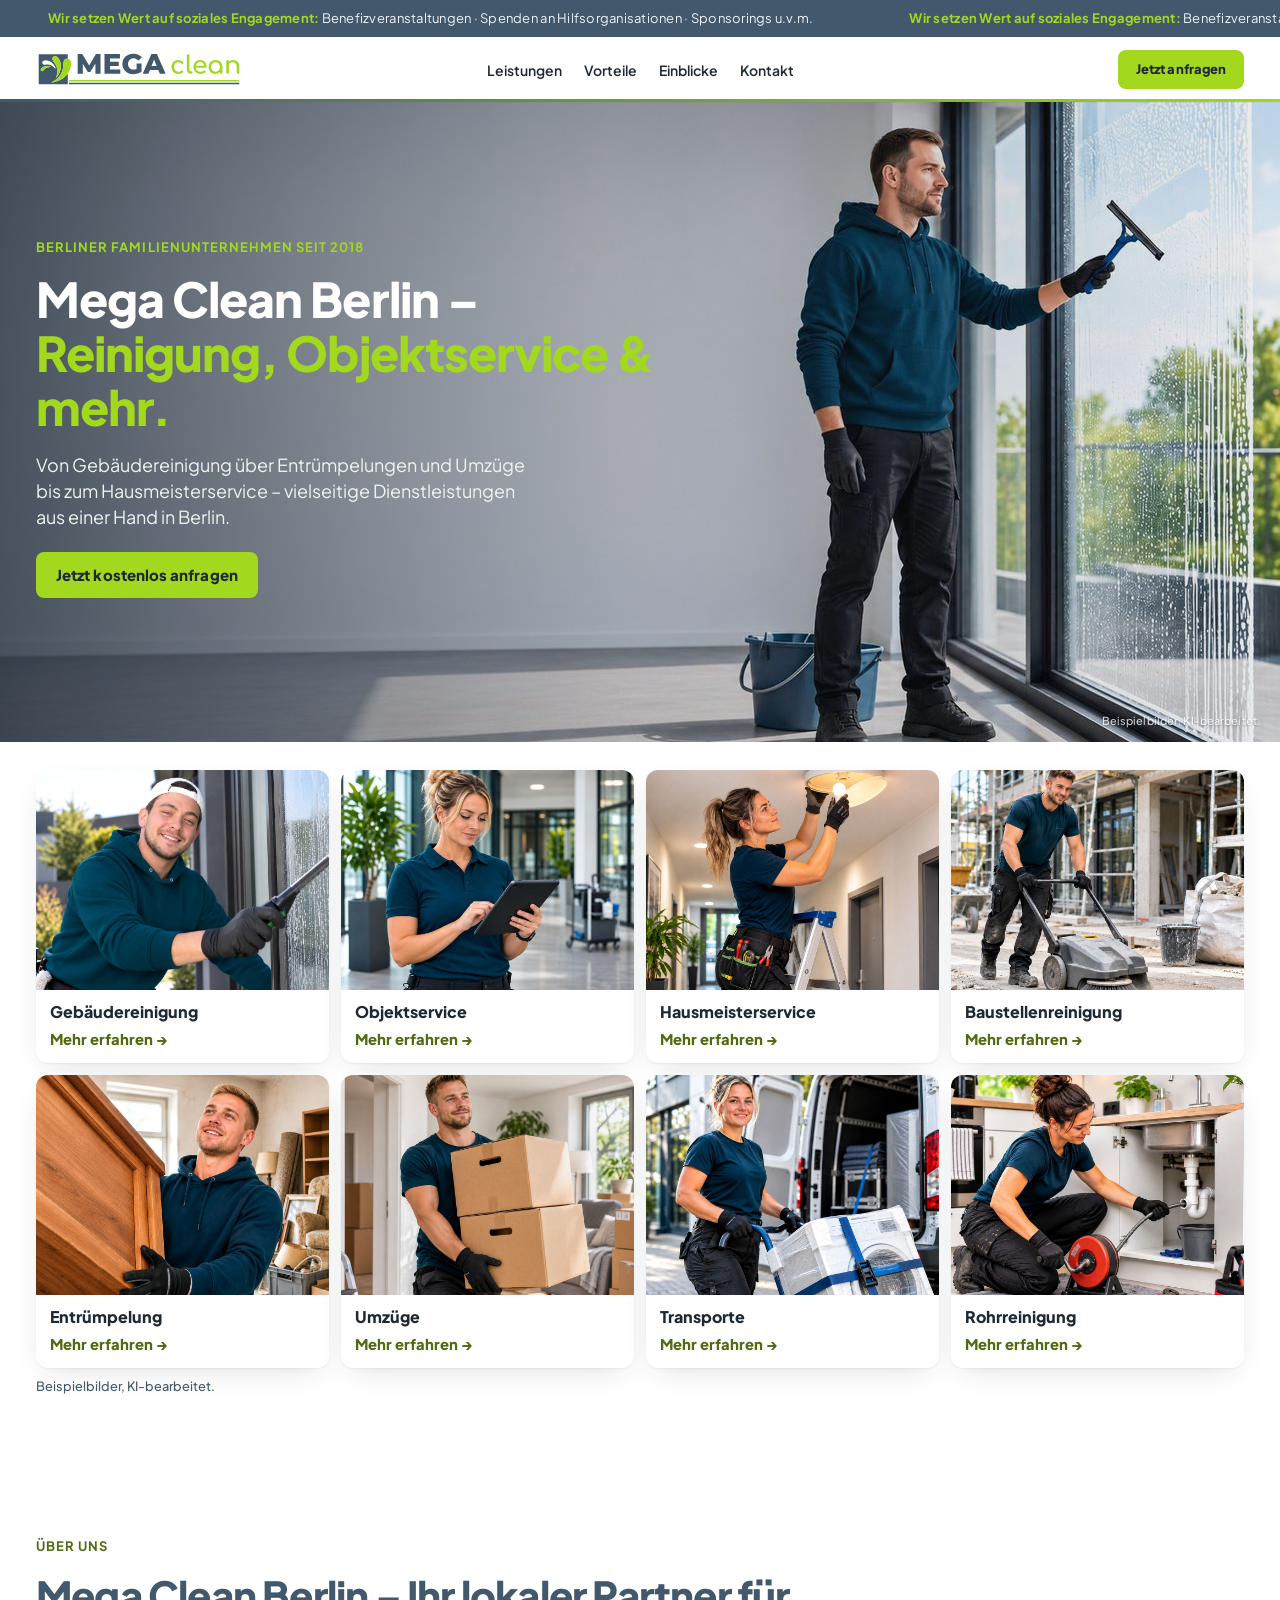
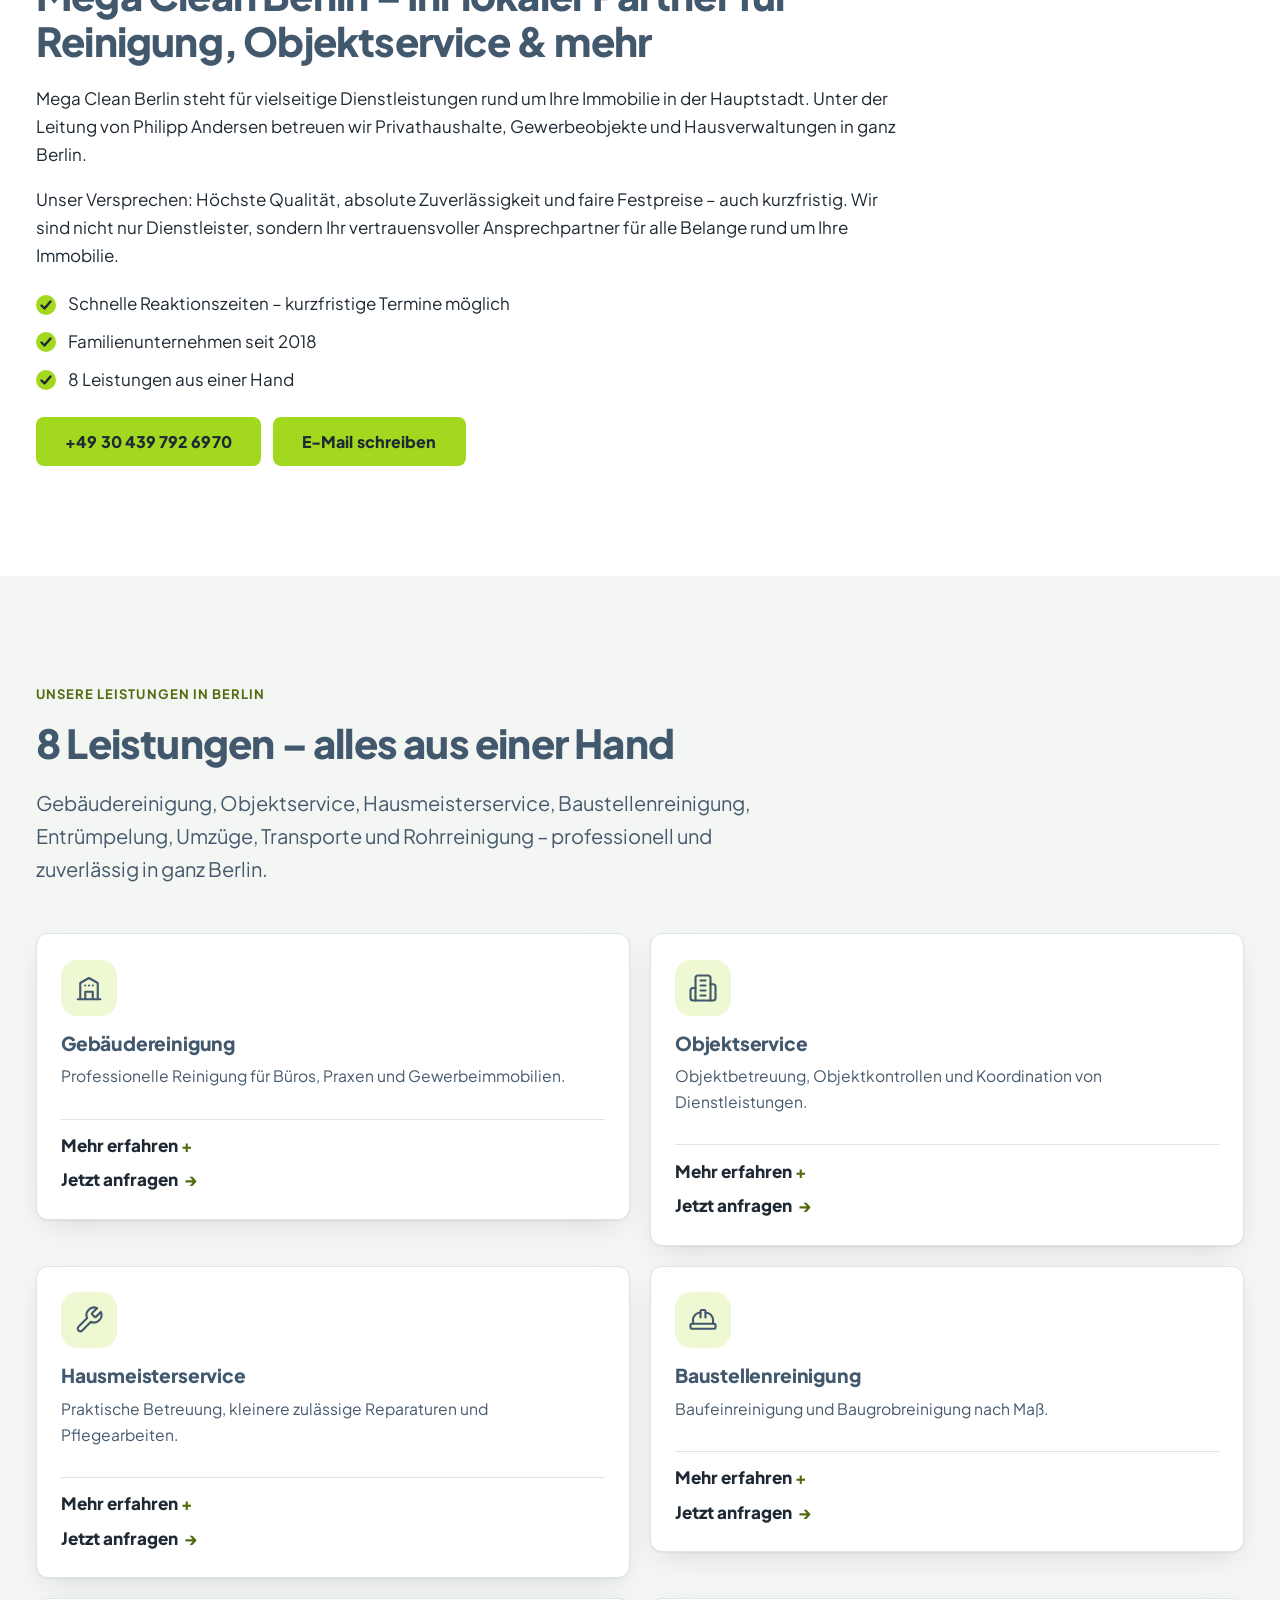
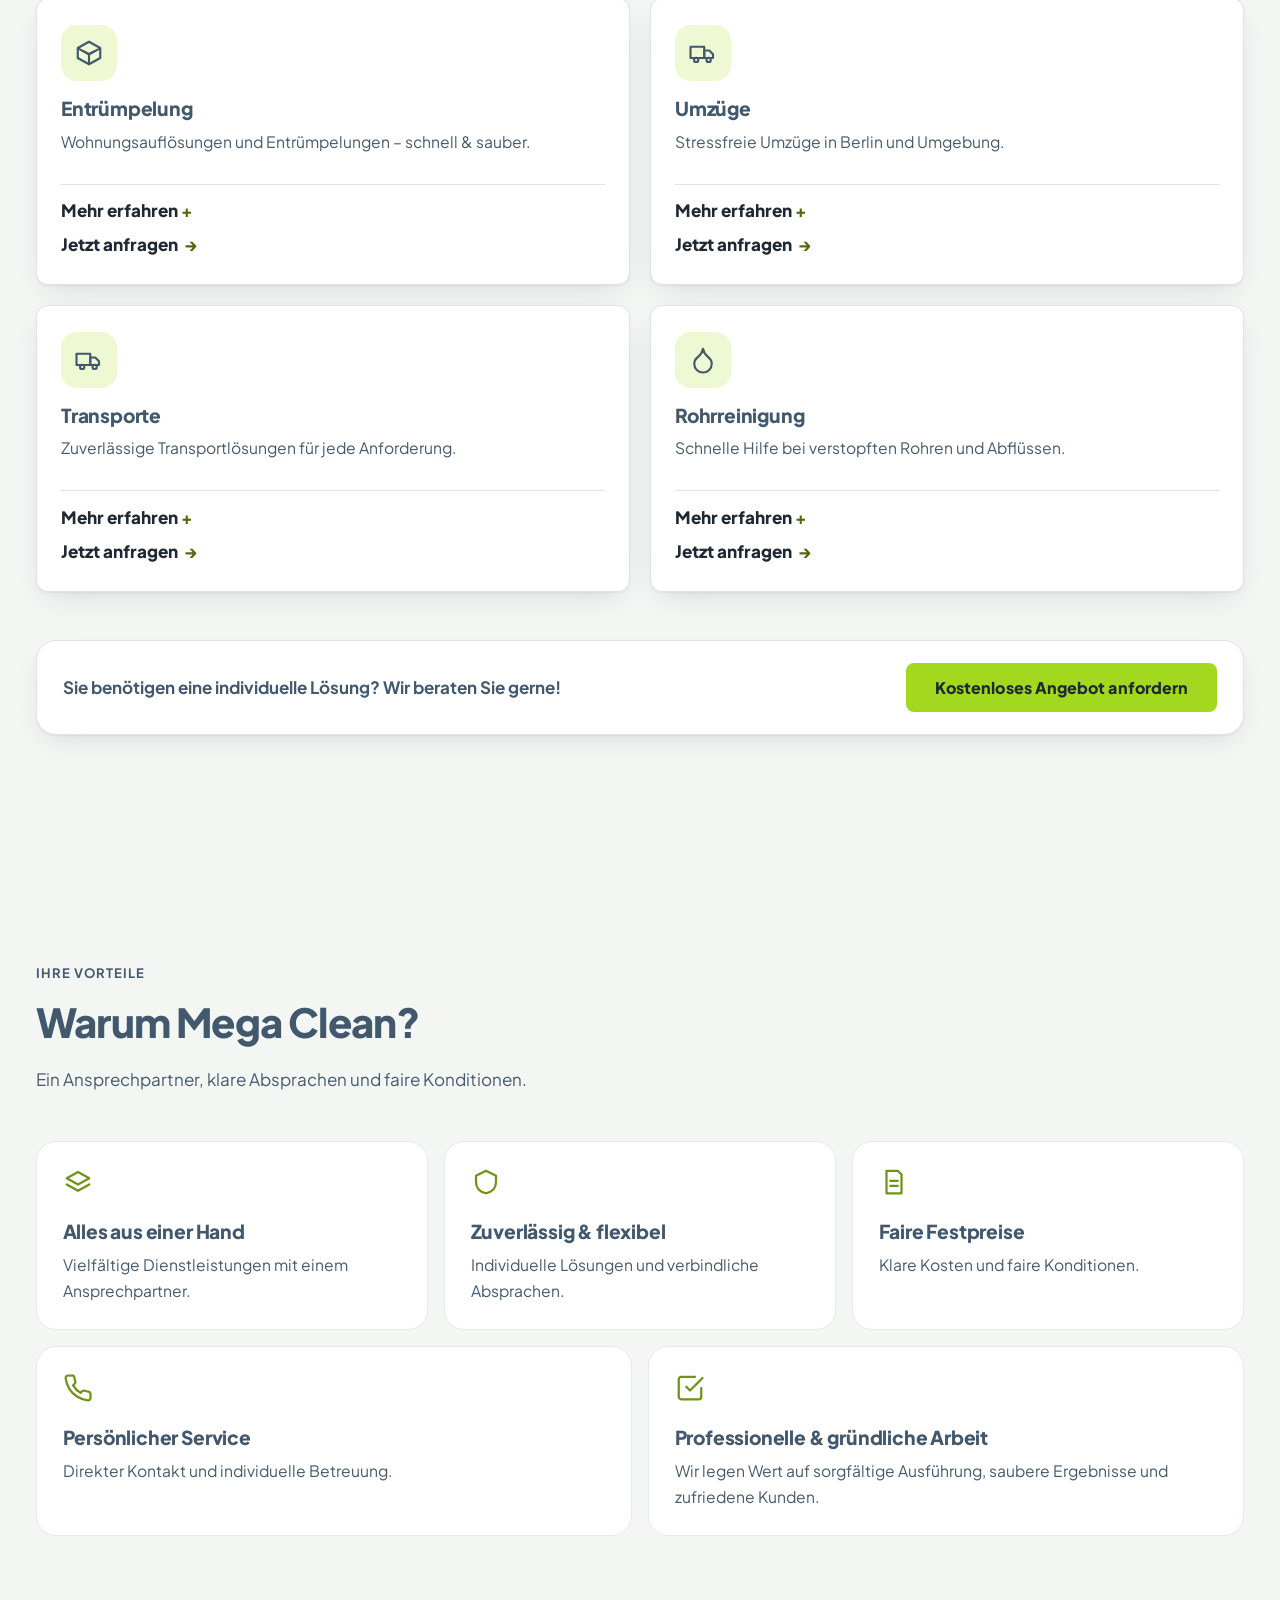
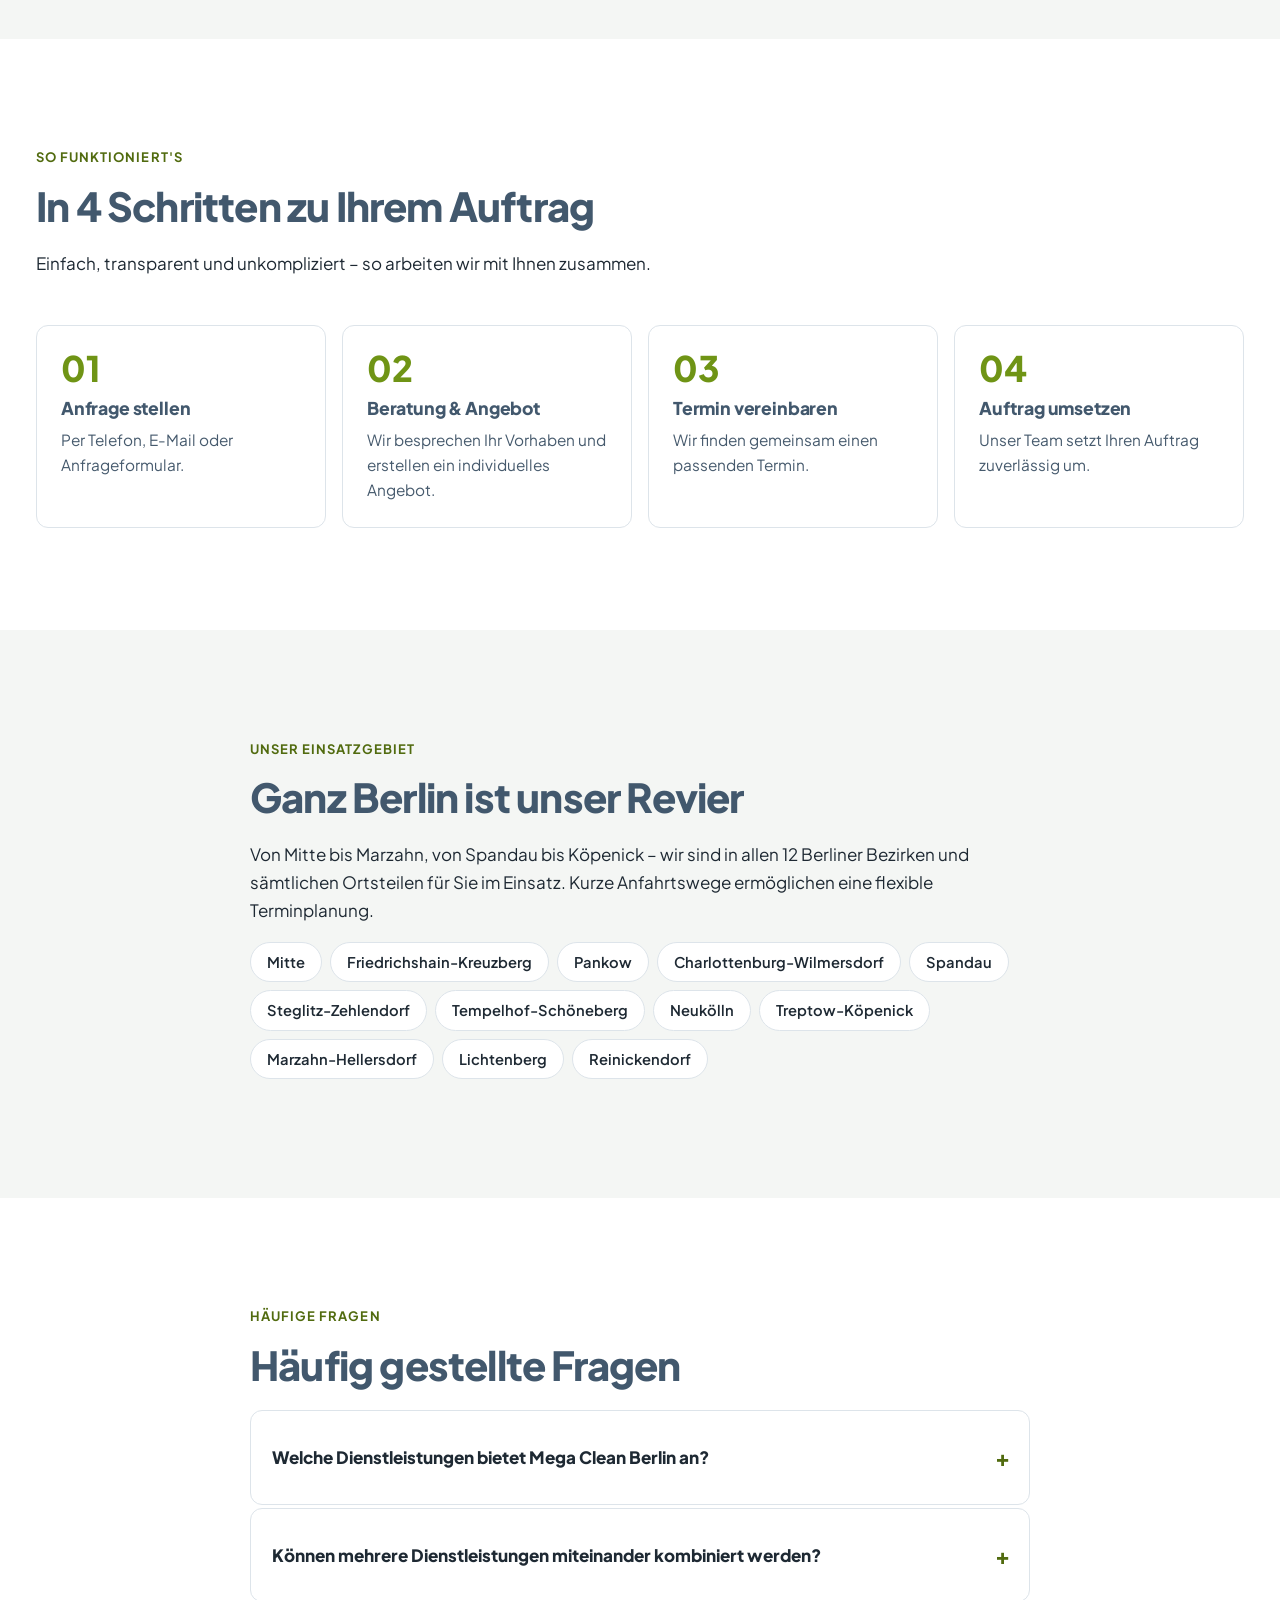
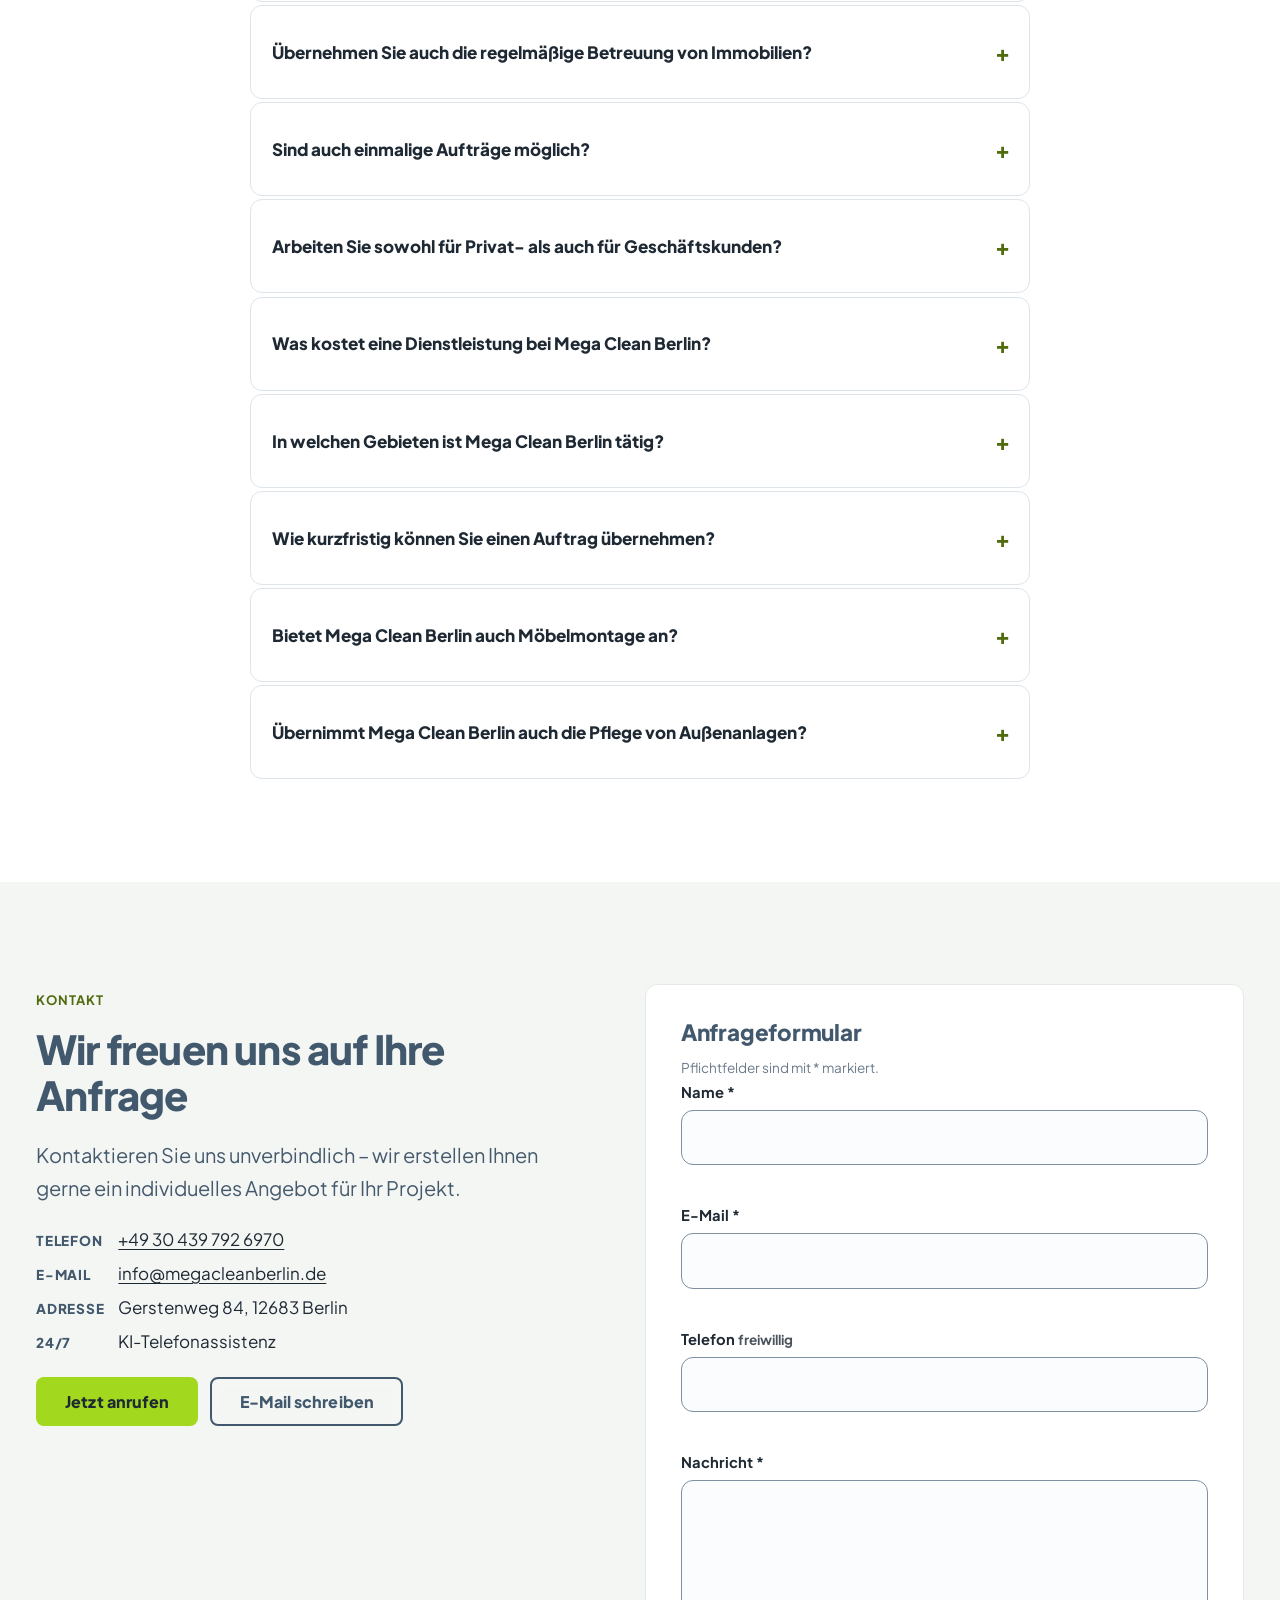
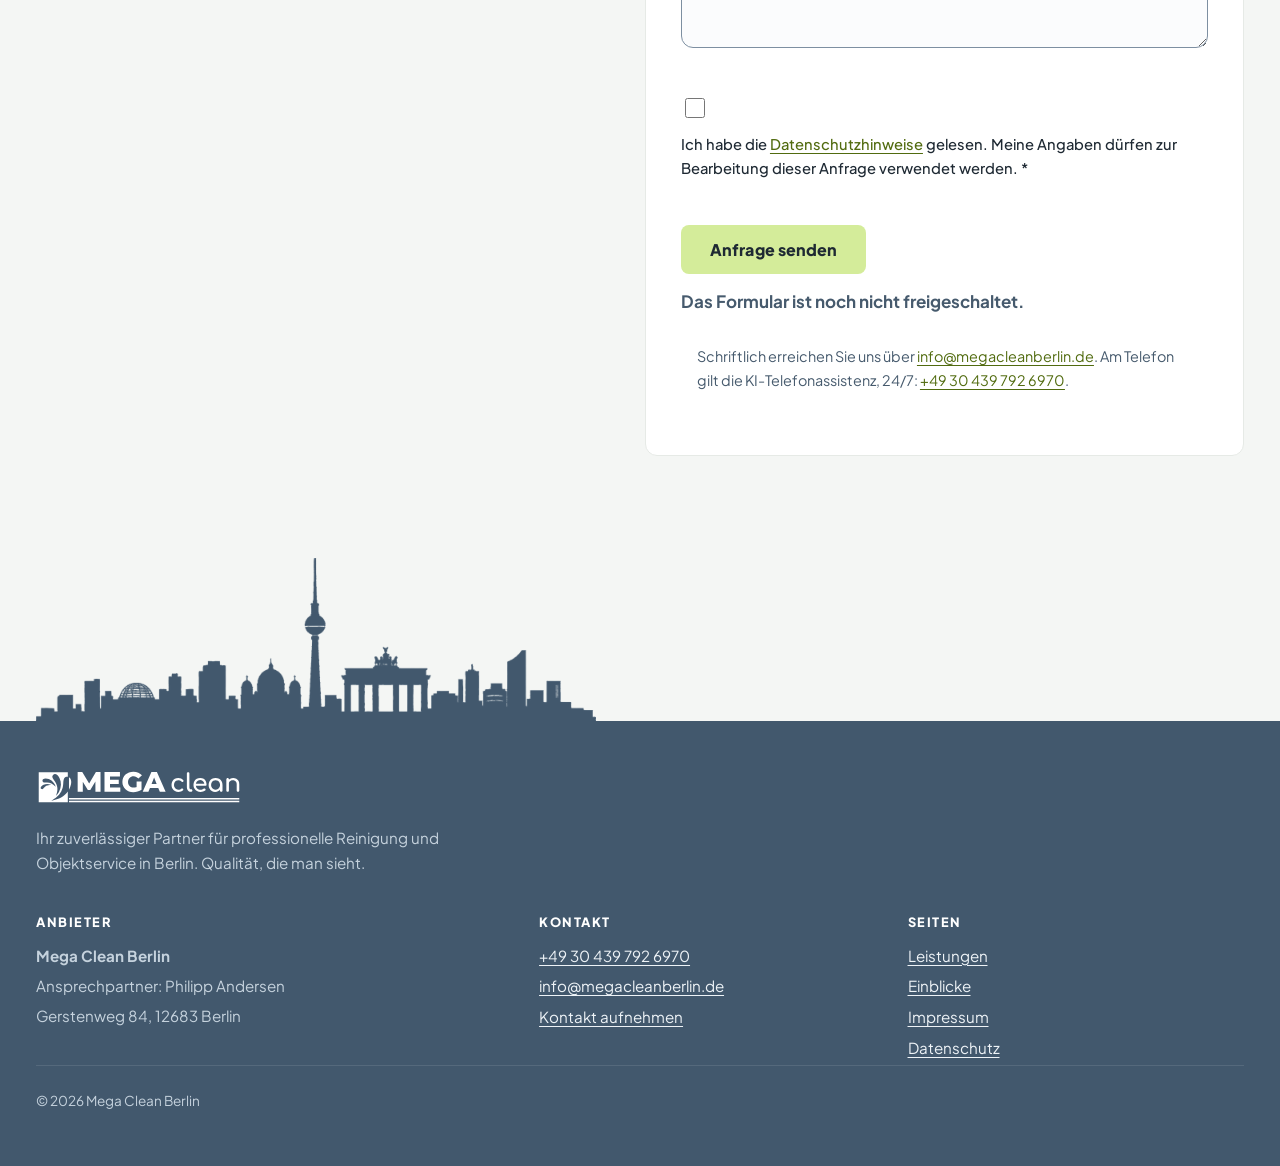
==== commit e6fbc72c: "Logo: Sarahs Vektor aus der Übersicht in CD-Farben Ersetzt den bisherigen Logo-Nachbau durch die Vek" ====
--- a/index.html
+++ b/index.html
@@ -23,10 +23,11 @@
 <meta name="twitter:image" content="https://fotomek.github.io/MegaClean/assets/og-image.jpg?v=2">
 <meta name="twitter:image:alt" content="Reinigungskraft in grauem Kapuzenpullover reinigt mit einem Abzieher eine große Fensterfront.">
 <link rel="icon" href="logo-mark.svg" type="image/svg+xml">
+<link rel="icon" href="logo-mark.png" type="image/png" sizes="512x512">
 <link rel="preload" href="fonts/PlusJakartaSans.woff2" as="font" type="font/woff2" crossorigin>
-<link rel="stylesheet" href="style.css?v=20261117-pr28">
+<link rel="stylesheet" href="style.css?v=20261117-logo-sarah">
 <!--
-  LOGO/FARBEN: Logo = Vektor-Nachbau (Nachzeichnung) des gelieferten Logos, keine exakte Kopie; Dateien logo.svg, logo-mark.svg. Farben = Logo-Blau #42586d und Logo-Grün #a2d81e.
+  LOGO/FARBEN: Logo = Vektor aus Sarahs Logo-Uebersicht.pdf (Fly & Froth), Formen unverändert, Füllungen auf Logo-Blau #42586D und Logo-Grün #A2D81E. Dateien logo.svg, logo-weiss.svg, logo-mark.svg.
 -->
 <script type="application/ld+json">
 {
@@ -92,7 +93,6 @@
   setTimeout(ende,1000);
 })();
 </script>
-<svg xmlns="http://www.w3.org/2000/svg" width="0" height="0" style="position:absolute" aria-hidden="true" focusable="false"><defs><!-- Logo-Nachbau (Vektor-Nachzeichnung nach dem gelieferten Logo, keine exakte Kopie; ohne Domain-Zeile und Haus-Symbol). Farben über CSS-Variablen --lg-* (Standard = Logo-Farben), im Footer MEGA/Linie hell. --><symbol id="mc-logo" viewBox="28 12 1446 235"><rect x="36" y="211" width="1430" height="3.6" style="fill:var(--lg-gruen,#a2d81e)"/><rect x="36" y="217.4" width="1430" height="2.6" style="fill:var(--lg-linie,#42586d)"/><rect x="65" y="21" width="214" height="218.5" style="fill:var(--lg-rahmen,#fff)"/><rect x="71.5" y="26" width="200.5" height="208" style="fill:var(--lg-blau,#42586d)"/><path style="fill:var(--lg-weiss,#fff)" d="M92.9 59.1C91.3 61.1 90.2 63.4 89.1 65.6C88.7 66.5 88.6 67.4 88.6 68.4C88.6 70 88.5 71.8 89.1 73.4C90 75.7 91.3 77.9 92.9 79.9C93.9 81.1 95.2 82.1 96.6 82.9C98.5 83.8 100.5 84.8 102.6 84.9C111.9 85.4 121.3 84.2 130.6 84.9C134.6 85.1 138.4 86.5 142.1 87.6C145 88.5 147.8 89.4 150.4 90.9C154.7 93.3 158.9 96.1 162.9 99.1C165.4 101 167.5 103.3 169.6 105.6C172.9 109.3 176 113.1 178.9 117.1C182 121.5 184.7 126.3 187.6 130.9C187.7 130.4 188 129.9 187.9 129.4C187.1 126.7 185.7 124.3 184.9 121.6C184.6 120.7 184.9 119.7 184.6 118.9C182.8 113.8 180.8 108.8 178.6 103.9C176.8 99.6 174.9 95.4 172.6 91.4C170.2 87.1 167.5 82.9 164.4 79.1C161.4 75.5 157.9 72.3 154.4 69.1C152.9 67.8 151.3 66.6 149.6 65.6C146 63.4 142.3 61.2 138.4 59.4C137.5 59 136.5 59.4 135.6 59.1C132.6 58.1 129.9 56.4 126.9 55.4C124 54.4 120.9 53.6 117.9 53.4C112.9 53 107.9 52.9 102.9 53.4C101 53.6 99.2 54.4 97.6 55.4C95.9 56.4 94.2 57.6 92.9 59.1Z"/><path style="fill:var(--lg-gruen,#a2d81e)" fill-rule="evenodd" d="M180.9 37.6C179.5 37.7 178.1 38 176.9 38.6C174.8 39.7 172.9 41.1 171.1 42.6C170.1 43.5 169.2 44.5 168.6 45.6C167.7 47.5 167 49.5 166.6 51.6C166.1 54.3 165.9 57.1 166.1 59.9C166.3 62.3 166.8 64.7 167.6 66.9C168.6 69.4 170 71.7 171.6 73.9C176 79.7 181.1 84.9 185.4 90.9C187.2 93.5 188.2 96.6 189.9 99.4C190.5 100.4 191.6 101.1 192.1 102.1C194.2 106.3 196.2 110.5 197.6 114.9C199.3 119.8 200.4 124.8 201.4 129.9C202 132.8 202.3 135.9 202.4 138.9C202.5 144.4 202.3 149.9 201.9 155.4C201.7 158.4 201.3 161.4 200.6 164.4C198.9 172.3 196.9 180.1 194.6 187.9C194.2 189.5 192.9 190.8 192.4 192.4C192.2 193 192.2 193.7 192.4 194.4C192.5 194.8 193 195 193.4 195.4C194.3 194.5 195.4 193.9 196.1 192.9C197 191.7 197.3 190.3 198.1 189.1C198.7 188.3 199.8 188 200.4 187.1C201 186.2 200.8 184.8 201.4 183.9C202.1 182.7 203.5 182.1 204.1 180.9C204.9 179.5 204.9 177.8 205.6 176.4C206.5 174.8 208 173.7 208.9 172.1C211.3 167.9 213.5 163.6 215.4 159.1C218.3 152.2 221.1 145.3 223.4 138.1C224.5 134.6 224.9 131 225.4 127.4C225.9 123.7 226.3 120.1 226.4 116.4C226.5 112.5 226.4 108.7 226.1 104.9C225.8 100.6 225.3 96.3 224.4 92.1C223.4 87.9 221.5 84 220.4 79.9C219.9 78.3 220.1 76.5 219.6 74.9C218.8 72 217.6 69.3 216.4 66.6C215.9 65.6 214.9 64.9 214.4 63.9C213.8 62.6 213.7 61.1 213.1 59.9C212 57.6 210.7 55.5 209.4 53.4C208.3 51.7 207.2 50 205.9 48.6C203.5 46.1 201 43.5 198.1 41.6C195.5 39.9 192.5 38.6 189.4 37.9C186.6 37.2 183.7 37.5 180.9 37.6Z"/><path style="fill:var(--lg-gruen,#a2d81e)" fill-rule="evenodd" d="M284.6 69.6C283.1 68 281.1 66.8 279.1 65.6C277.5 64.6 275.9 63.6 274.1 63.1C271.1 62.3 268 61.7 264.9 61.9C261.9 62 258.9 62.9 256.1 64.1C254.1 65.1 252.5 66.8 250.9 68.4C249.4 69.8 248 71.2 246.9 72.9C245.2 75.2 243.7 77.7 242.6 80.4C241.3 83.7 240 87.1 239.6 90.6C238.7 99.7 239.5 108.8 238.6 117.9C237.8 126.2 236.4 134.5 234.6 142.6C233.7 147 232.1 151.2 230.4 155.4C227.8 161.5 224.9 167.6 221.6 173.4C220.9 174.6 219.4 175.2 218.6 176.4C218.1 177.2 218.2 178.3 217.6 179.1C214.2 183.7 210.5 188.2 206.6 192.4C203.3 196 199.8 199.6 195.9 202.6C189.3 207.8 182.4 212.6 175.4 217.1C169.1 221.1 162.1 224 155.9 228.1C155.2 228.6 155.4 229.6 155.1 230.4C156.2 230.5 157.3 230.8 158.4 230.6C165.3 229.2 172.1 227.4 178.9 225.4C180.9 224.8 182.6 223.5 184.6 222.9C186.1 222.4 187.7 222.6 189.1 222.1C193.6 220.8 198 219.4 202.4 217.6C208.8 215 215.1 212.2 221.4 209.1C225.1 207.3 228.7 205.3 232.1 203.1C234.2 201.8 235.9 200 237.9 198.6C240.1 197.1 242.7 196.1 244.9 194.4C248.8 191.2 252.6 187.8 256.1 184.1C258.9 181.2 261.4 178.1 263.9 174.9C264.8 173.6 265.4 172.1 266.4 170.9C267.2 169.9 268.4 169.2 269.1 168.1C272.4 162.9 275.7 157.7 278.4 152.1C282.5 143.6 286.2 135 289.4 126.1C291.2 121.1 292.2 115.8 293.4 110.6C293.8 108.5 294 106.3 294.1 104.1C294.3 100 294.3 95.8 294.1 91.6C294 89.6 293.7 87.6 293.1 85.6C292.1 82.5 290.9 79.5 289.4 76.6C288.1 74.1 286.5 71.7 284.6 69.6Z"/><path style="fill:var(--lg-gruen,#a2d81e)" fill-rule="evenodd" d="M153.1 109.9C151.6 109 150.2 107.9 148.6 107.1C145.9 105.8 143 104.5 140.1 103.6C136.7 102.5 133.1 102.1 129.6 101.1C128.4 100.8 127.4 99.9 126.1 99.6C123.3 99 120.3 98.6 117.4 98.4C114.5 98.2 111.5 98.2 108.6 98.4C104.9 98.7 101.1 99.1 97.4 99.9C94.5 100.5 91.8 101.5 89.1 102.6C86.3 103.8 83.5 105.3 80.9 106.9C79.8 107.5 79 108.7 77.9 109.4C75.9 110.7 73.5 111.4 71.6 112.9C68.8 115 66.2 117.3 63.9 119.9C62.5 121.3 61.5 123.1 60.6 124.9C59.8 126.7 59.3 128.7 58.9 130.6C58.6 132 58.5 133.5 58.6 134.9C58.8 136.7 59 138.4 59.6 140.1C60 141.3 60.8 142.4 61.6 143.4C62.6 144.4 63.5 145.8 64.9 146.1C68.1 146.9 71.6 147.1 74.9 146.4C77.3 145.9 79.6 144.4 81.4 142.6C84.5 139.5 86.5 135.5 89.4 132.1C91.7 129.4 94.3 126.9 96.9 124.4C98.5 122.9 100 121.3 101.9 120.1C105.2 118 108.6 116.1 112.1 114.4C114.3 113.3 116.5 112.2 118.9 111.6C122.9 110.7 127 110.3 131.1 109.9C133.8 109.6 136.5 109.5 139.1 109.6C143.5 109.9 147.8 110.6 152.1 111.1L153.1 109.9Z"/><path style="fill:var(--lg-mega,#42586d)" fill-rule="evenodd" d="M810.4 49.9L759.9 179.1L797.4 178.6L806.9 156.6C820.7 156.5 834.6 155.5 848.4 156.4C849.8 156.5 851 158 851.6 159.4C854.5 165.5 856.5 172 858.9 178.4L896.1 179.4C896.2 178 896.8 176.6 896.4 175.4C880.8 133.9 864.6 92.7 848.1 51.6C847.8 50.7 846.9 49.7 845.9 49.6C834.1 49.1 822.2 49.8 810.4 49.9Z M827.6 94.9C831.3 103.9 835.7 112.6 838.6 121.9C839.1 123.3 838 124.7 837.6 126.1C831.2 126.1 824.8 126.7 818.4 126.1C817.6 126.1 817.4 125 816.9 124.4L827.6 94.9Z M624.1 48.9L531.9 50.6L532.4 179.4L627.4 177.9L627.1 147.9L571.9 147.4C571 146.3 569.6 145.5 569.4 144.1C568.7 140.3 568.7 136.4 569.4 132.6C569.6 131.3 570.6 129.7 571.9 129.6C587.3 128.4 602.9 129.1 618.4 128.9L617.9 98.9L571.1 98.4C570.5 97.4 569.5 96.5 569.4 95.4C568.9 91.5 568.8 87.5 569.4 83.6C569.5 82.5 570.7 81.8 571.4 80.9L624.4 80.4L624.1 48.9Z M373.6 49.4L373.9 178.4L408.1 178.1L409.4 125.4L433.6 166.4L449.4 167.4L475.4 123.4L476.9 178.1L511.4 179.1L510.4 49.9L480.1 49.1C468.9 70.5 458 92 446.4 113.1C445.4 114.8 443.7 116 442.4 117.4L404.1 48.9L373.6 49.4Z M692.9 46.4C688.4 46.8 684 48 679.9 49.9C673.2 52.9 666.6 56.4 660.9 60.9C656.4 64.4 652.5 68.7 649.6 73.6C645.7 80.4 642.3 87.7 640.6 95.4C638.6 104.4 638.4 113.9 638.6 123.1C638.7 128.1 640.1 132.9 641.6 137.6C643.2 142.6 644.9 147.8 647.9 152.1C652 158.2 656.8 164 662.6 168.4C669.1 173.2 676.8 176.3 684.4 179.4C688.1 180.9 692.1 181.6 696.1 181.9C701.8 182.3 707.5 182.6 713.1 181.6C722.1 180.1 731 177.8 739.4 174.4C744.5 172.3 748.7 168.4 753.4 165.4L753.4 112.9L720.9 112.6L719.9 144.1C717.3 145.2 714.9 146.9 712.1 147.4C708 148 703.7 148.3 699.6 147.4C695.8 146.5 691.8 145 688.9 142.4C685.2 139.1 682.3 134.9 680.4 130.4C678.4 125.8 677.6 120.6 677.6 115.6C677.6 110 678.4 104.3 680.4 99.1C682.1 94.7 685 90.5 688.6 87.4C692.4 84.1 697.1 82.1 701.9 80.6C704.7 79.8 707.8 80.1 710.6 80.6C713.7 81.2 716.7 82.3 719.4 83.9C724.4 86.9 728.7 90.9 733.4 94.4C740.4 87.2 747.8 80.4 754.4 72.9C755.2 71.9 755.2 70.4 755.6 69.1C752.1 65.5 749.2 61.1 745.1 58.1C740.3 54.6 734.9 52.1 729.4 49.9C725.2 48.2 720.8 46.8 716.4 46.4C708.6 45.6 700.7 45.6 692.9 46.4Z"/><path style="fill:var(--lg-gruen,#a2d81e)" fill-rule="evenodd" d="M1300.9 85.4C1300.4 89.8 1299.4 94.2 1299.4 98.6C1299.1 125.4 1299.7 152.1 1299.9 178.9C1301.8 179.5 1303.6 180.7 1305.6 180.6C1307.7 180.6 1309.5 179.3 1311.4 178.6C1311.5 160.9 1311 143.1 1311.6 125.4C1311.7 122 1312.5 118.6 1313.6 115.4C1314.8 111.9 1316.5 108.6 1318.6 105.6C1320.2 103.5 1322.4 101.8 1324.6 100.4C1327.7 98.5 1330.9 96.6 1334.4 95.9C1339.7 94.9 1345.2 94.8 1350.6 95.4C1353.9 95.7 1357 97.1 1359.9 98.6C1361.9 99.7 1363.8 101.1 1365.1 102.9C1367.4 105.8 1369.2 109.2 1370.6 112.6C1371.6 115 1372.3 117.6 1372.4 120.1C1373 139.4 1372.5 158.8 1372.6 178.1C1373.5 178.9 1374.2 180.2 1375.4 180.4C1377.9 180.8 1380.5 180 1383.1 179.9C1383.6 179 1384.6 178.2 1384.6 177.1C1385 156.9 1385.8 136.6 1384.4 116.4C1384 111 1382.2 105.5 1379.4 100.9C1376.7 96.4 1372.6 92.7 1368.4 89.6C1365.1 87.3 1361.3 85.6 1357.4 84.9C1351 83.8 1344.3 83.6 1337.9 84.4C1333.6 84.9 1329.4 86.6 1325.6 88.6C1320.8 91.2 1316.6 95 1312.1 98.1L1310.4 85.9L1300.9 85.4Z M1190.1 94.6C1185.8 97.9 1182.5 102.6 1179.9 107.4C1177.2 112.1 1174.8 117.2 1174.4 122.6C1173.7 131.9 1174.2 141.4 1176.6 150.4C1178.4 156.7 1182.4 162.3 1186.6 167.4C1189.9 171.4 1194.3 174.3 1198.6 177.1C1200.5 178.3 1202.7 179 1204.9 179.4C1212 180.5 1219.2 182.4 1226.4 181.6C1232.6 181 1238.6 178.4 1244.1 175.4C1248.4 173 1251.5 169 1255.1 165.9L1257.4 178.4C1258.5 179 1259.5 180.2 1260.9 180.4C1263 180.6 1265 179.7 1267.1 179.4L1267.4 85.9C1265.4 85.4 1263.4 84.2 1261.4 84.4C1259.6 84.5 1258.2 85.9 1256.6 86.6C1256.5 90 1256.9 93.5 1256.4 96.9C1256.2 97.7 1255.2 98.2 1254.6 98.9C1250 95.5 1245.8 91.7 1240.9 88.9C1237.2 86.8 1233.1 84.9 1228.9 84.4C1222.4 83.6 1215.7 83.2 1209.4 84.9C1202.4 86.7 1195.8 90.3 1190.1 94.6Z M1215.1 95.4C1220 94.6 1225.1 94.5 1229.9 95.6C1234.5 96.7 1239 98.8 1242.9 101.6C1246 103.9 1248.6 107.2 1250.4 110.6C1253.2 116 1255.5 121.9 1256.4 127.9C1257.2 133.1 1256.7 138.5 1255.4 143.6C1254.1 148.8 1251.7 153.8 1248.6 158.1C1246.2 161.5 1243 164.3 1239.4 166.4C1235.6 168.6 1231.2 169.9 1226.9 170.6C1222.8 171.3 1218.6 171.2 1214.6 170.4C1210.1 169.4 1205.4 168.1 1201.6 165.4C1197.7 162.6 1194.6 158.5 1192.1 154.4C1189.8 150.6 1188 146.3 1187.4 141.9C1186.4 135.5 1186.4 129 1187.4 122.6C1188.1 118.3 1190 114.3 1192.4 110.6C1194.9 106.7 1198 103 1201.9 100.4C1205.8 97.7 1210.5 96.2 1215.1 95.4Z M1107.6 84.6C1102.3 85.6 1097 87.4 1092.6 90.6C1086.7 95 1081.5 100.6 1077.6 106.9C1074.3 112.2 1072.8 118.5 1071.6 124.6C1070.7 129.5 1071.2 134.5 1071.6 139.4C1071.9 142.5 1072.6 145.7 1073.9 148.6C1076.6 154.8 1079.2 161.3 1083.6 166.4C1087.7 171.1 1093.1 174.5 1098.6 177.4C1103.2 179.7 1108.3 181.4 1113.4 181.6C1121.4 182 1129.7 181.8 1137.4 179.4C1143.4 177.5 1148.3 173.1 1153.1 169.1C1154.1 168.3 1154 166.8 1154.4 165.6C1153.4 164 1152.8 161.9 1151.4 160.6C1150.6 159.9 1149.3 159.7 1148.4 160.1C1145.1 161.8 1142.6 164.8 1139.4 166.6C1136.8 168 1134 169.2 1131.1 169.6C1125 170.5 1118.8 171.1 1112.6 170.4C1108.7 169.9 1105.1 168.2 1101.6 166.4C1099.2 165.1 1097.1 163.3 1095.1 161.4C1093 159.3 1090.9 157 1089.4 154.4C1088 152.1 1087.5 149.4 1086.6 146.9C1088 145.7 1088.9 143.8 1090.6 143.4C1113.2 138.1 1136.3 135.5 1158.9 130.1C1160.3 129.8 1161.3 127.9 1161.4 126.4C1161.5 122.1 1161 117.6 1159.4 113.6C1157.2 108.2 1154.1 103.1 1150.4 98.6C1147 94.7 1142.9 91.4 1138.4 88.9C1134.3 86.6 1129.7 85 1125.1 84.4C1119.3 83.6 1113.4 83.5 1107.6 84.6Z M1148.6 117.4C1149.1 118.8 1148.6 120.4 1148.6 121.9C1147 122.7 1145.4 124 1143.6 124.4C1125.7 128.5 1107.7 132.1 1089.6 135.4C1088.3 135.6 1087 135 1085.6 134.9C1085 133.5 1083.7 132.4 1083.6 130.9C1083.4 127 1083.7 123.1 1084.6 119.4C1085.5 116.1 1087 113 1088.9 110.1C1091 106.9 1093.3 103.6 1096.4 101.4C1100.2 98.6 1104.5 96.3 1109.1 95.4C1114.6 94.3 1120.3 94.6 1125.9 95.4C1128.8 95.8 1131.5 97.2 1133.9 98.9C1137.5 101.4 1140.9 104.2 1143.6 107.6C1145.9 110.5 1147.4 113.9 1148.6 117.4Z M987.4 84.6C980.7 83 973.4 83.5 966.6 84.6C961.3 85.5 956.2 87.8 951.6 90.6C946.7 93.7 942.1 97.5 938.6 102.1C934.9 107.2 932.2 113.1 930.6 119.1C929.1 124.9 929.1 131 929.6 136.9C930.1 142.8 931.2 148.7 933.6 154.1C936.2 159.8 939.5 165.5 944.1 169.6C949.4 174.4 955.9 177.9 962.6 180.1C968.3 182 974.4 181.5 980.4 181.4C984.3 181.3 988.2 180.6 991.9 179.4C996.1 177.9 1000.3 176 1003.9 173.4C1006.9 171.2 1008.9 167.9 1011.4 165.1C1011 163.7 1011.4 161.9 1010.4 160.9C1008.9 159.3 1006.5 158.9 1004.6 157.9C999.5 161.4 994.7 165.3 989.4 168.4C987.3 169.5 985 170.1 982.6 170.4C978.4 170.8 974 171.5 969.9 170.4C964.2 168.8 959 165.6 954.1 162.4C951.8 160.8 949.9 158.5 948.4 156.1C946.3 152.9 944.3 149.4 943.4 145.6C942.1 140.5 941.6 135.2 941.6 129.9C941.7 125.7 942.3 121.5 943.6 117.6C944.9 114.1 947.1 110.8 949.4 107.9C951.8 104.7 954.5 101.6 957.9 99.4C960.8 97.4 964.4 96.4 967.9 95.6C971.6 94.8 975.6 94.2 979.4 94.6C984.4 95.2 989.4 96.3 993.9 98.6C997.8 100.7 1000.5 104.5 1003.9 107.4L1010.4 104.4L1011.4 99.6C1010 97.9 1009 95.6 1007.1 94.4C1000.9 90.5 994.5 86.3 987.4 84.6Z M1035.4 44.9C1034.1 45.3 1032.7 46.3 1032.6 47.6C1031.8 85.2 1031.6 122.8 1032.9 160.4C1033 164.3 1034.8 168.1 1036.9 171.4C1038.8 174.4 1041.6 177 1044.6 178.9C1047.3 180.5 1050.5 181.2 1053.6 181.6C1057.3 182.1 1061.2 182.2 1064.9 181.4C1066.7 181 1067.9 179.2 1069.4 178.1L1068.9 172.1C1062.9 171 1056.5 170.9 1050.9 168.6C1048.7 167.8 1047.6 165.2 1046.6 163.1C1045.4 160.5 1044.4 157.7 1044.4 154.9C1043.7 119.2 1045.4 83.5 1044.4 47.9C1044.3 46.4 1042.5 45.3 1041.1 44.9C1039.3 44.3 1037.2 44.3 1035.4 44.9Z"/></symbol></defs></svg>
 <a class="sprunglink" href="#inhalt">Zum Inhalt springen</a>
 
 
@@ -102,7 +102,7 @@
 
 <header class="kopf">
   <div class="wrap kopf__innen">
-    <a class="marke" href="#start" aria-label="Mega Clean Berlin – zum Seitenanfang"><svg class="logo" role="img" aria-label="Mega Clean Berlin" viewBox="28 12 1446 235" focusable="false"><use href="#mc-logo"/></svg></a>
+    <a class="marke" href="#start" aria-label="Mega Clean Berlin – zum Seitenanfang"><img class="logo" src="logo.svg" width="227" height="40" alt="Mega Clean Berlin"></a>
     <nav class="nav nav--desk" aria-label="Hauptnavigation"><ul><li><a href="#leistungen">Leistungen</a></li><li><a href="#vorteile">Vorteile</a></li><li><a href="#einblicke">Einblicke</a></li><li><a href="#kontakt">Kontakt</a></li></ul></nav>
     <a class="btn btn--klein btn--primaer kopf__cta" href="#kontakt">Jetzt anfragen</a>
     <details class="menue" id="burger"><summary aria-label="Menü öffnen oder schließen"><span class="burger" aria-hidden="true"><i></i><i></i><i></i></span><span class="menue__text">Menü</span></summary><nav class="nav menue__panel" aria-label="Mobilnavigation"><ul><li><a href="#leistungen">Leistungen</a></li><li><a href="#vorteile">Vorteile</a></li><li><a href="#einblicke">Einblicke</a></li><li><a href="#ablauf">Ablauf</a></li><li><a href="#kontakt">Kontakt</a></li></ul><a class="btn btn--primaer menue__cta" href="#kontakt">Jetzt anfragen</a><a class="menue__tel" href="tel:+49304397926970">+49 30 439 792 6970</a></nav></details>
@@ -275,7 +275,7 @@
 <footer class="fuss">
   <div class="wrap fuss__innen">
     <div class="fuss__marke">
-      <svg class="logo logo--fuss" role="img" aria-label="Mega Clean Berlin" viewBox="28 12 1446 235" focusable="false"><use href="#mc-logo"/></svg>
+      <img class="logo logo--fuss" src="logo-weiss.svg" width="227" height="40" alt="Mega Clean Berlin">
       <p>Ihr zuverlässiger Partner für professionelle Reinigung und Objektservice in Berlin. Qualität, die man sieht.</p>
     </div>
     <div class="fuss__anbieter">
--- a/style.css
+++ b/style.css
@@ -59,8 +59,8 @@
 .kopf__innen{display:flex;align-items:center;gap:1.25rem;min-height:68px}
 .marke{display:flex;align-items:center;gap:.65rem;color:var(--ink);text-decoration:none;font-weight:800;line-height:1.05;margin-right:auto;font-size:1.05rem;padding:.35rem 0}
 .marke:hover{color:var(--ink)}
-/* Logo: Symbol #mc-logo (quer positiv, heller Grund), #mc-logo-neg (quer negativ, dunkler Grund). */
-.logo{display:block;height:36px;width:auto;aspect-ratio:226.832/39.6172;flex:none}
+/* Logo: Vektor aus Sarahs Logo-Uebersicht.pdf, CD-Farben; logo.svg im Kopf, logo-weiss.svg im Footer */
+.logo{display:block;height:36px;width:auto;aspect-ratio:226.8320/39.6172;flex:none}
 @media (min-width:600px){.logo{height:44px}}
 .logo--fuss{height:48px;margin-bottom:1.25rem}
 .nav ul{display:flex;gap:.25rem}
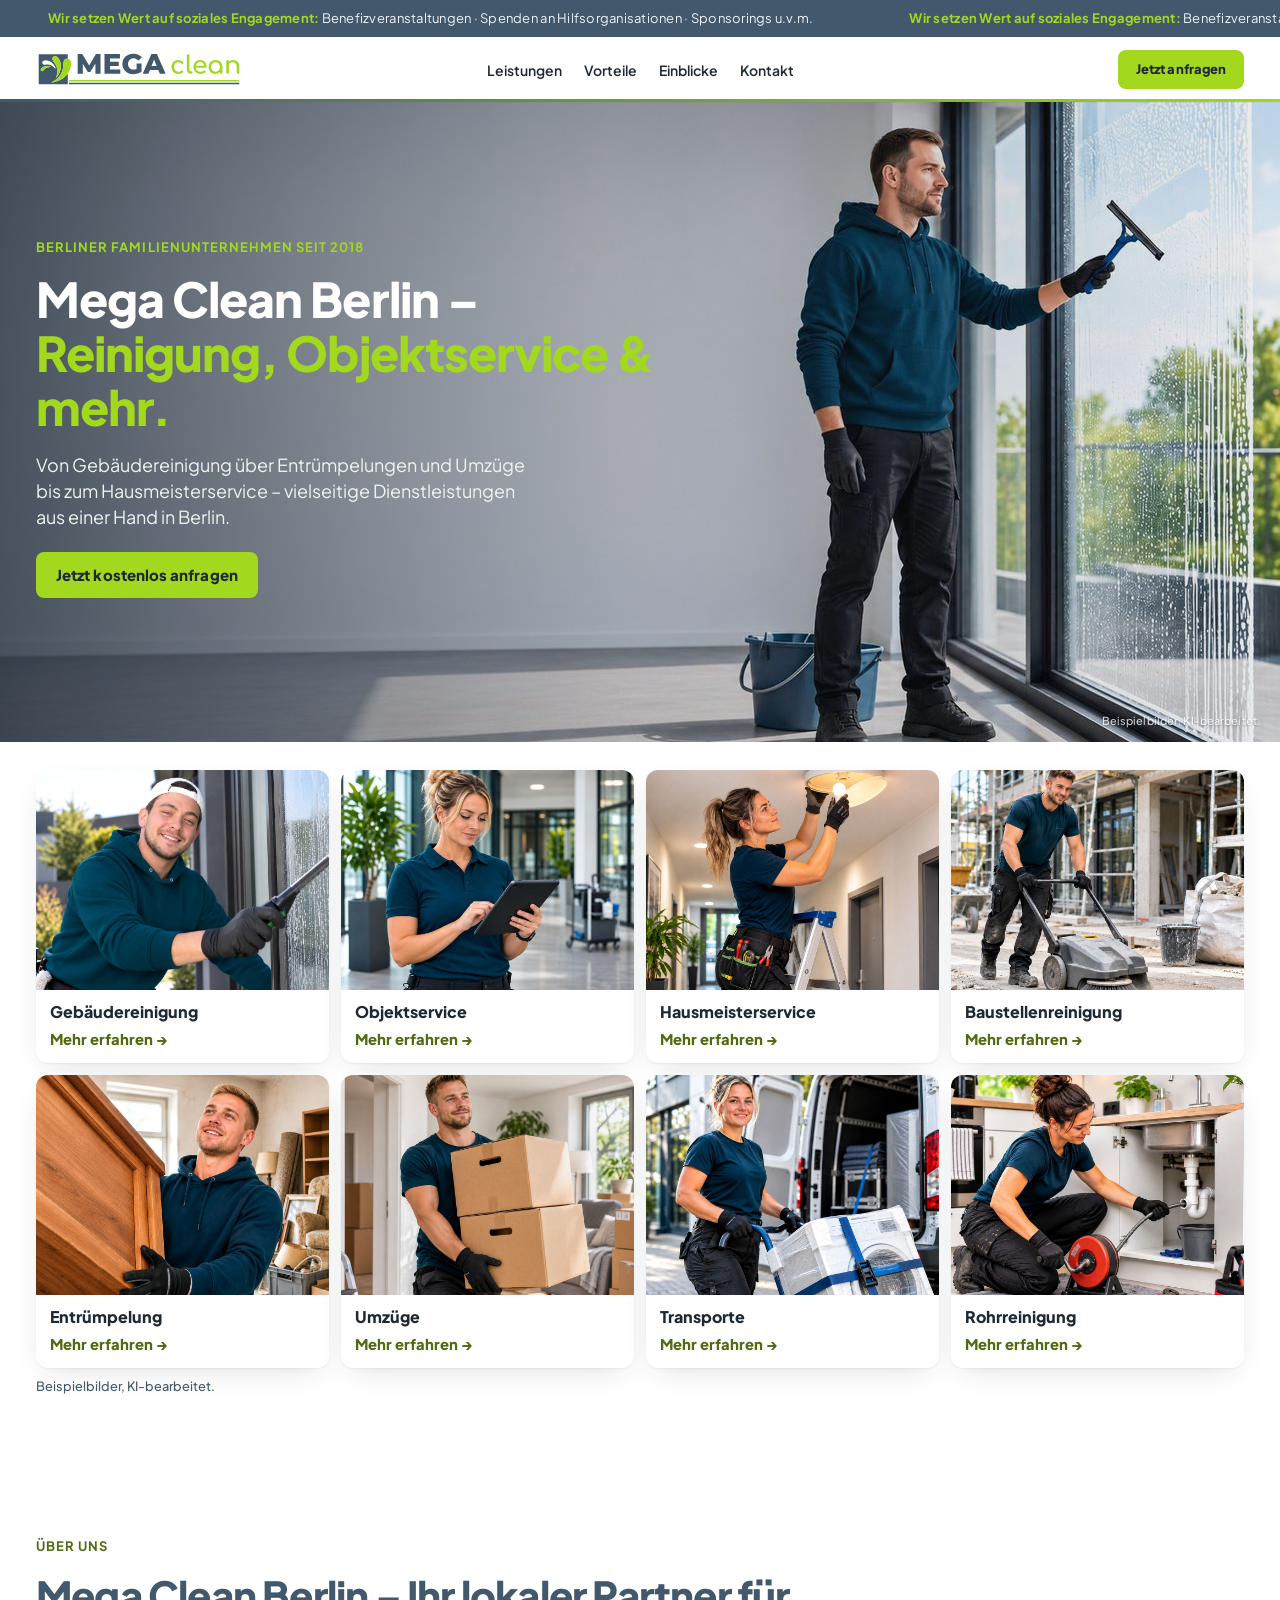
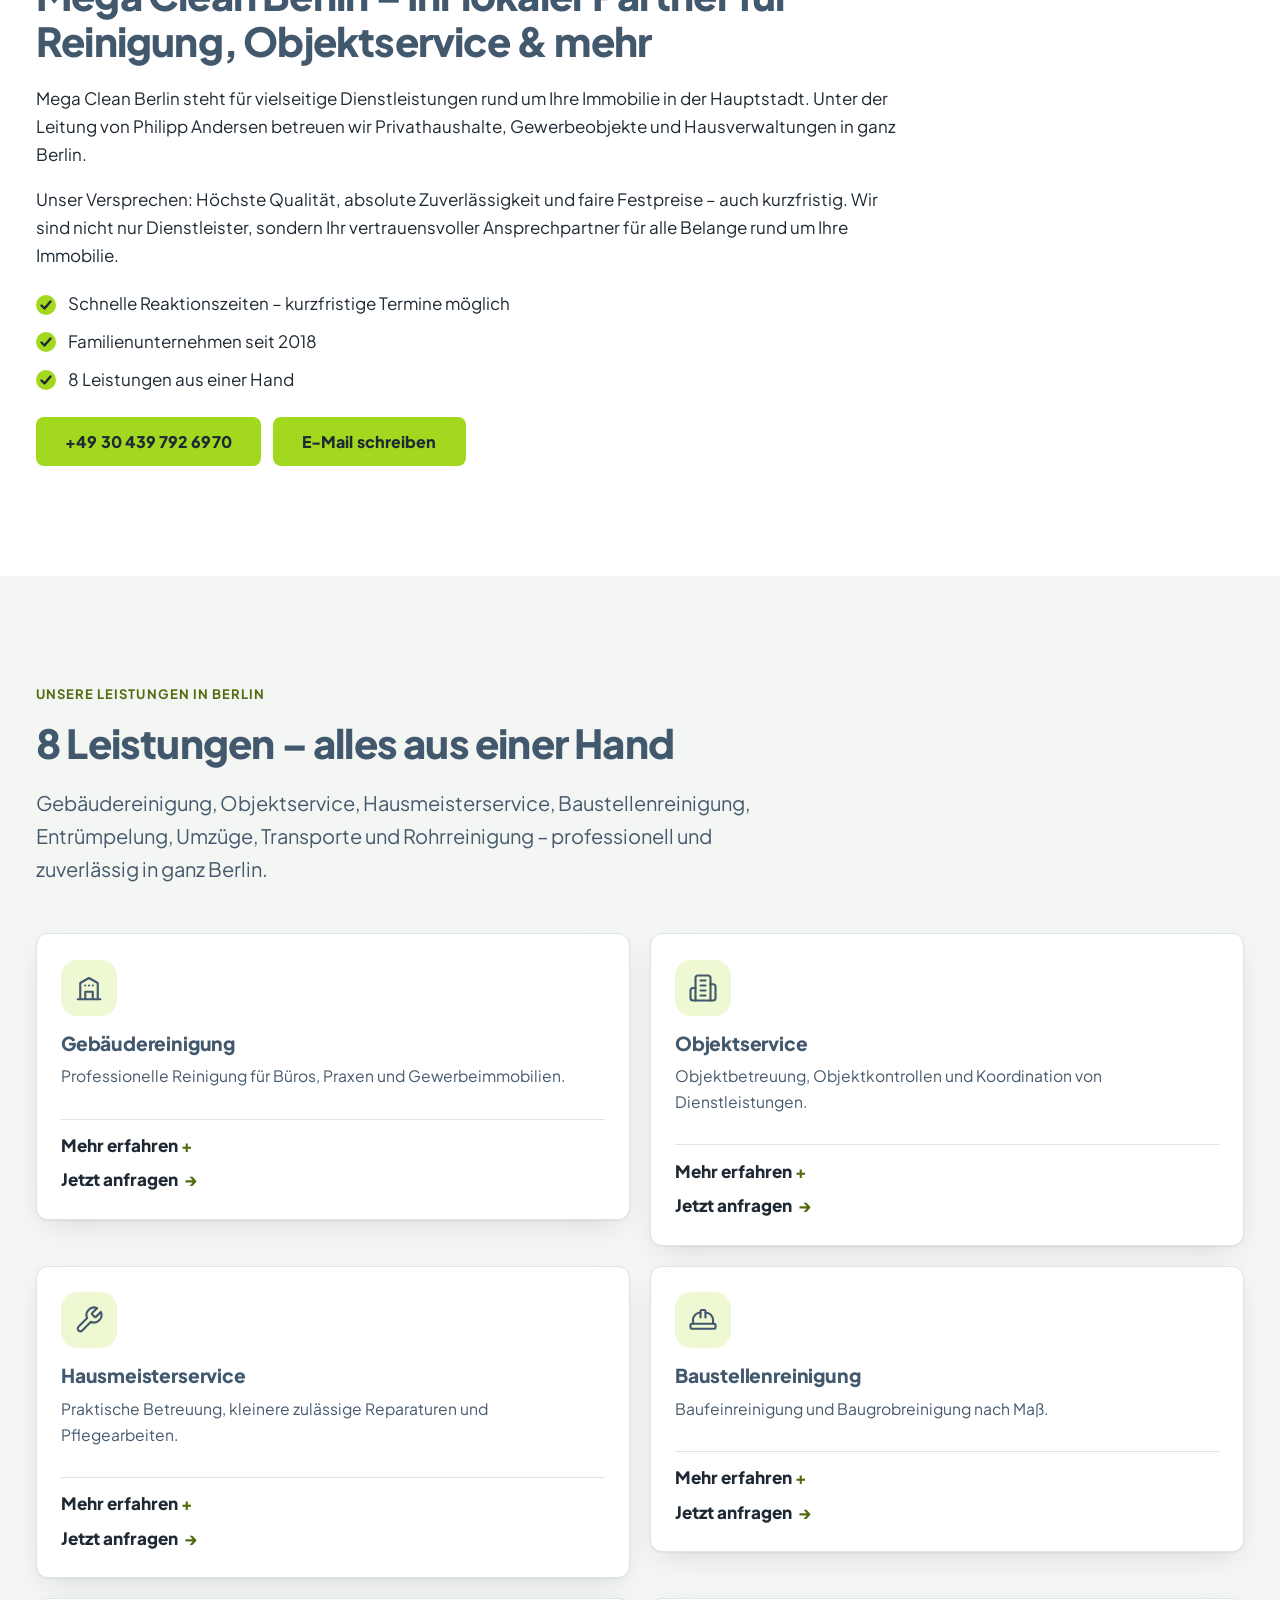
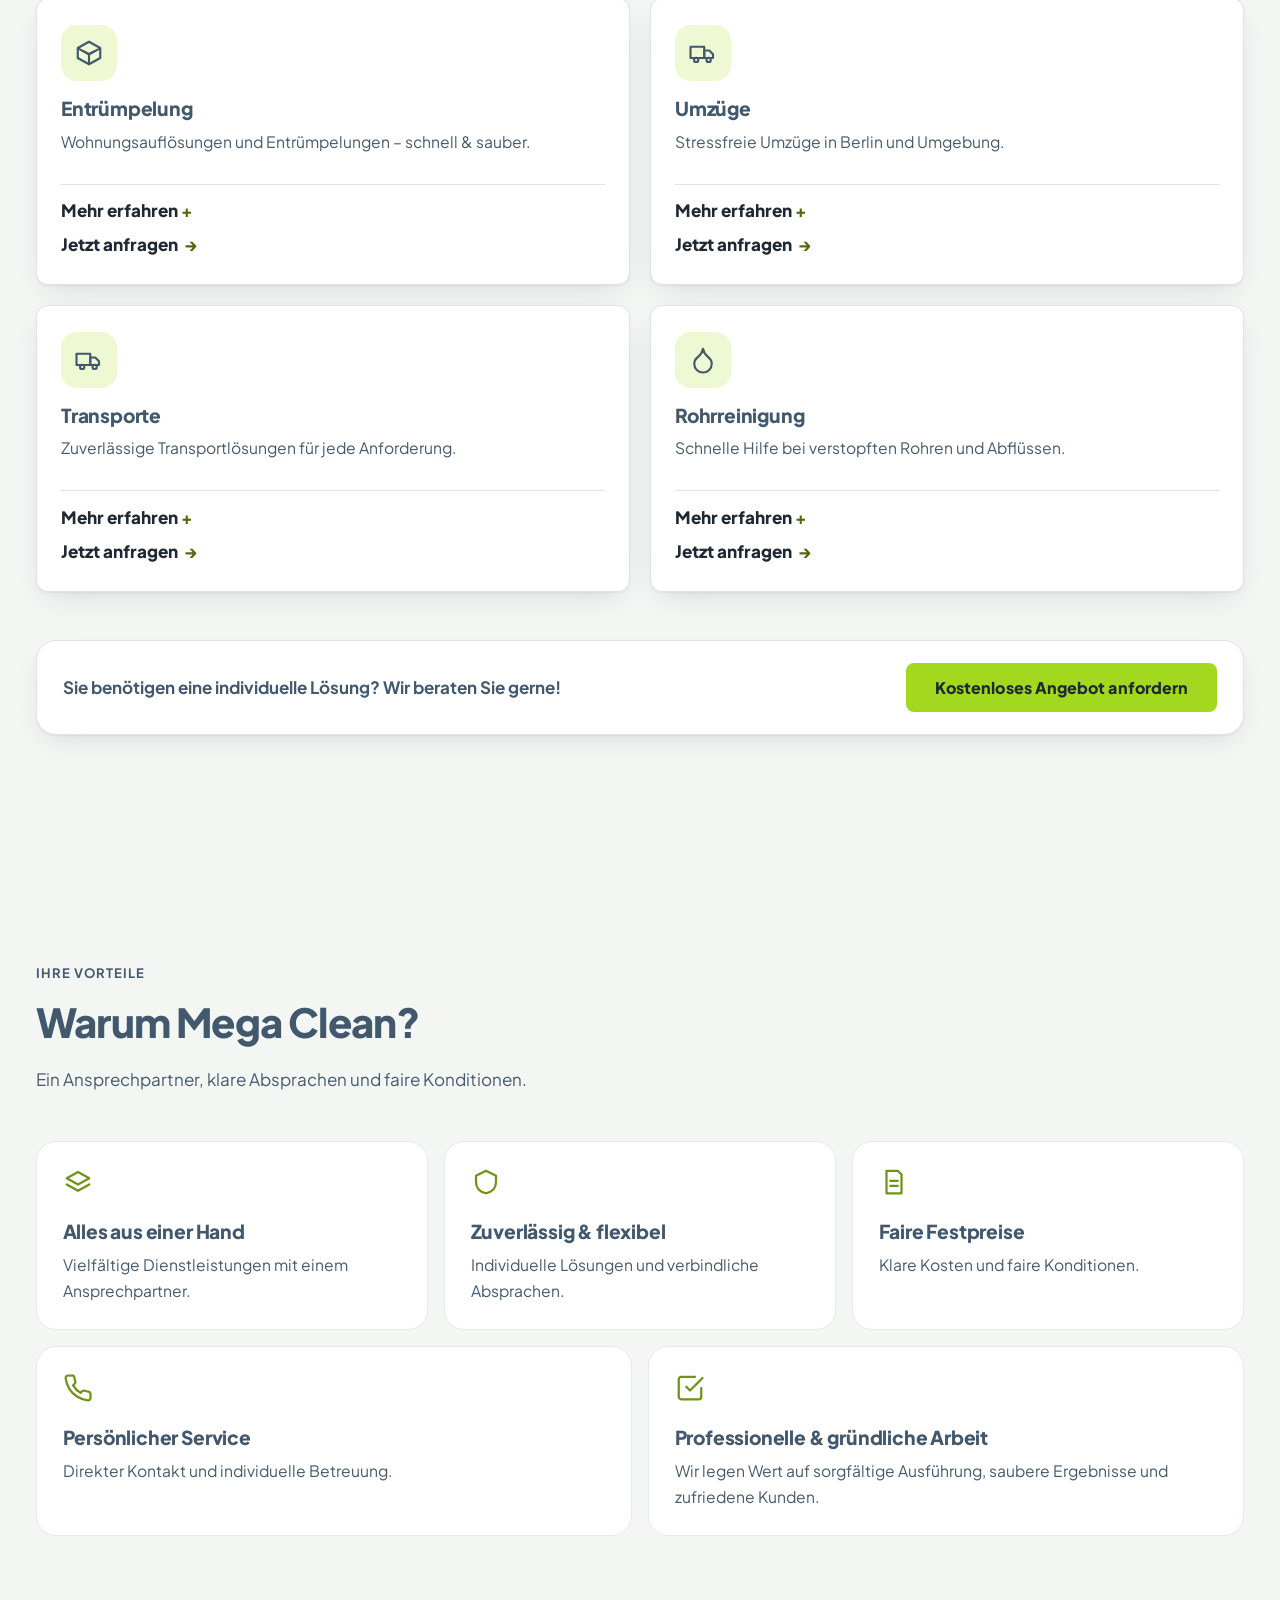
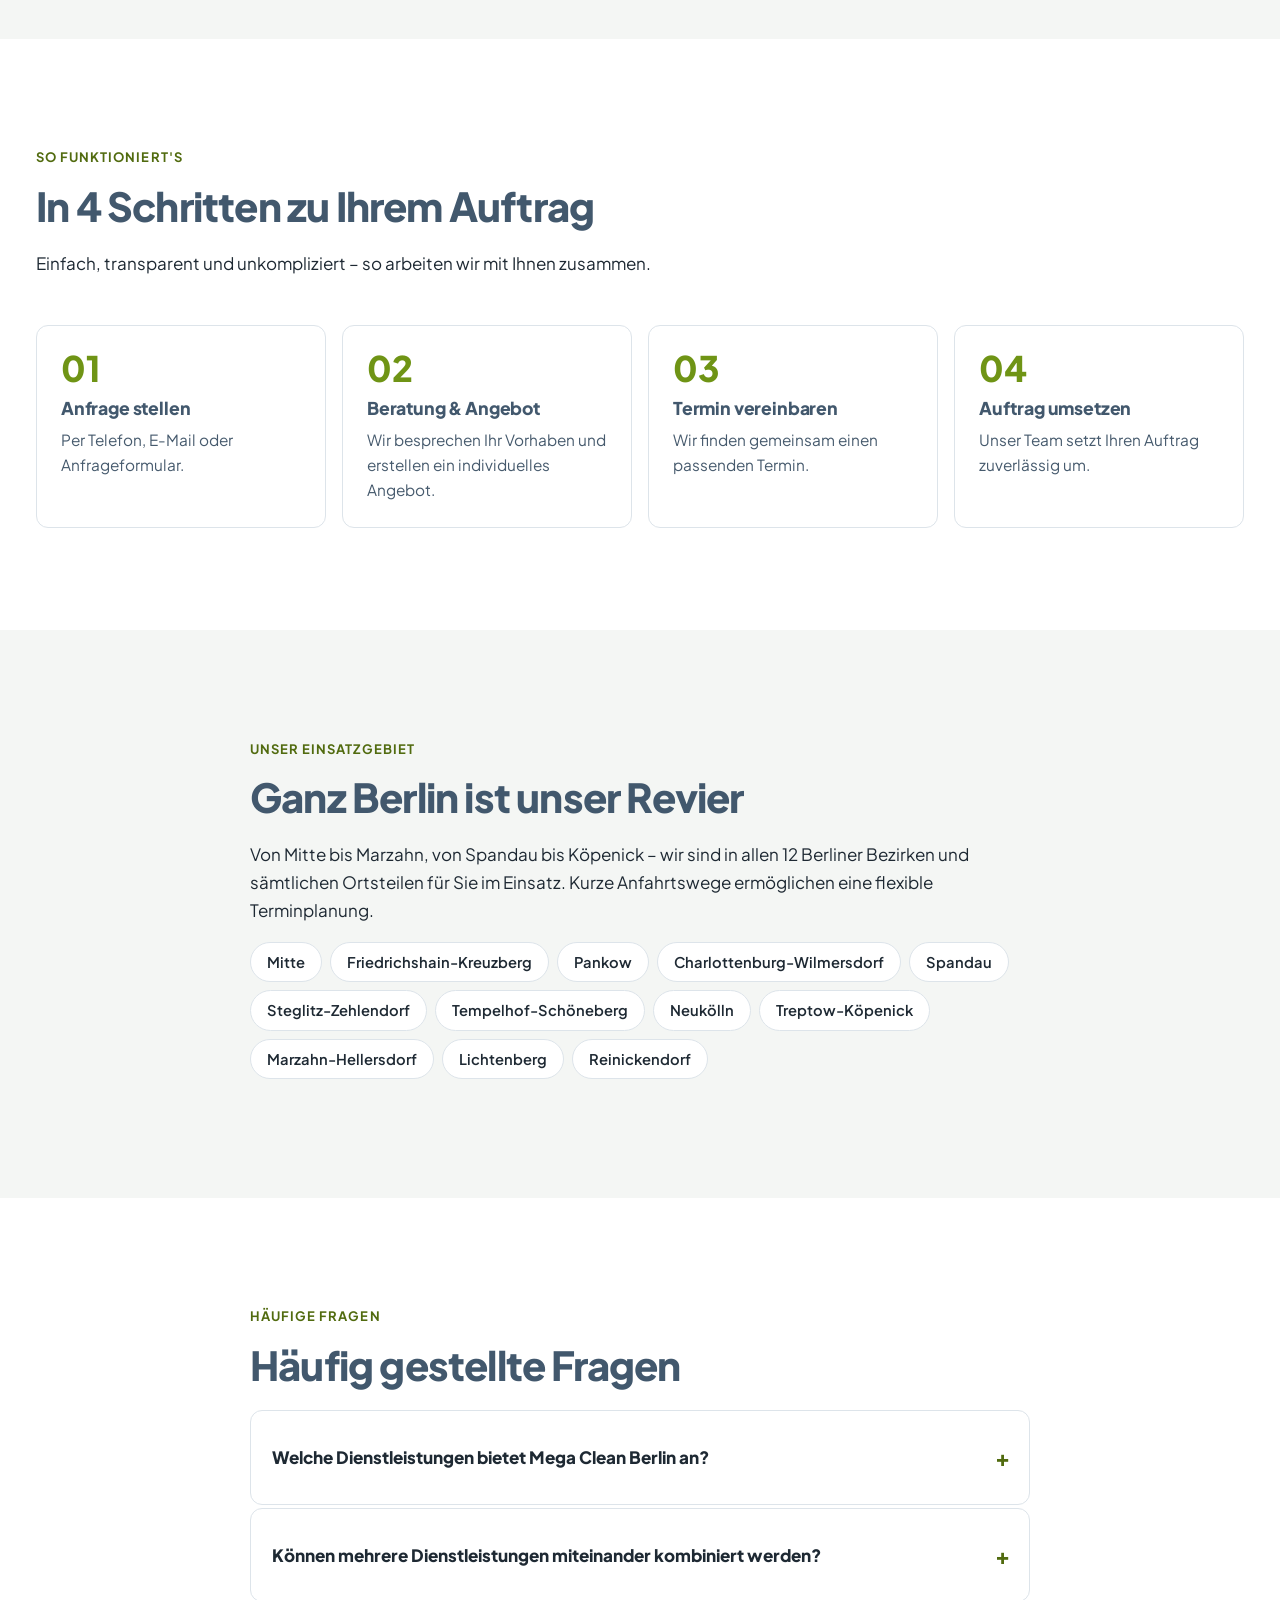
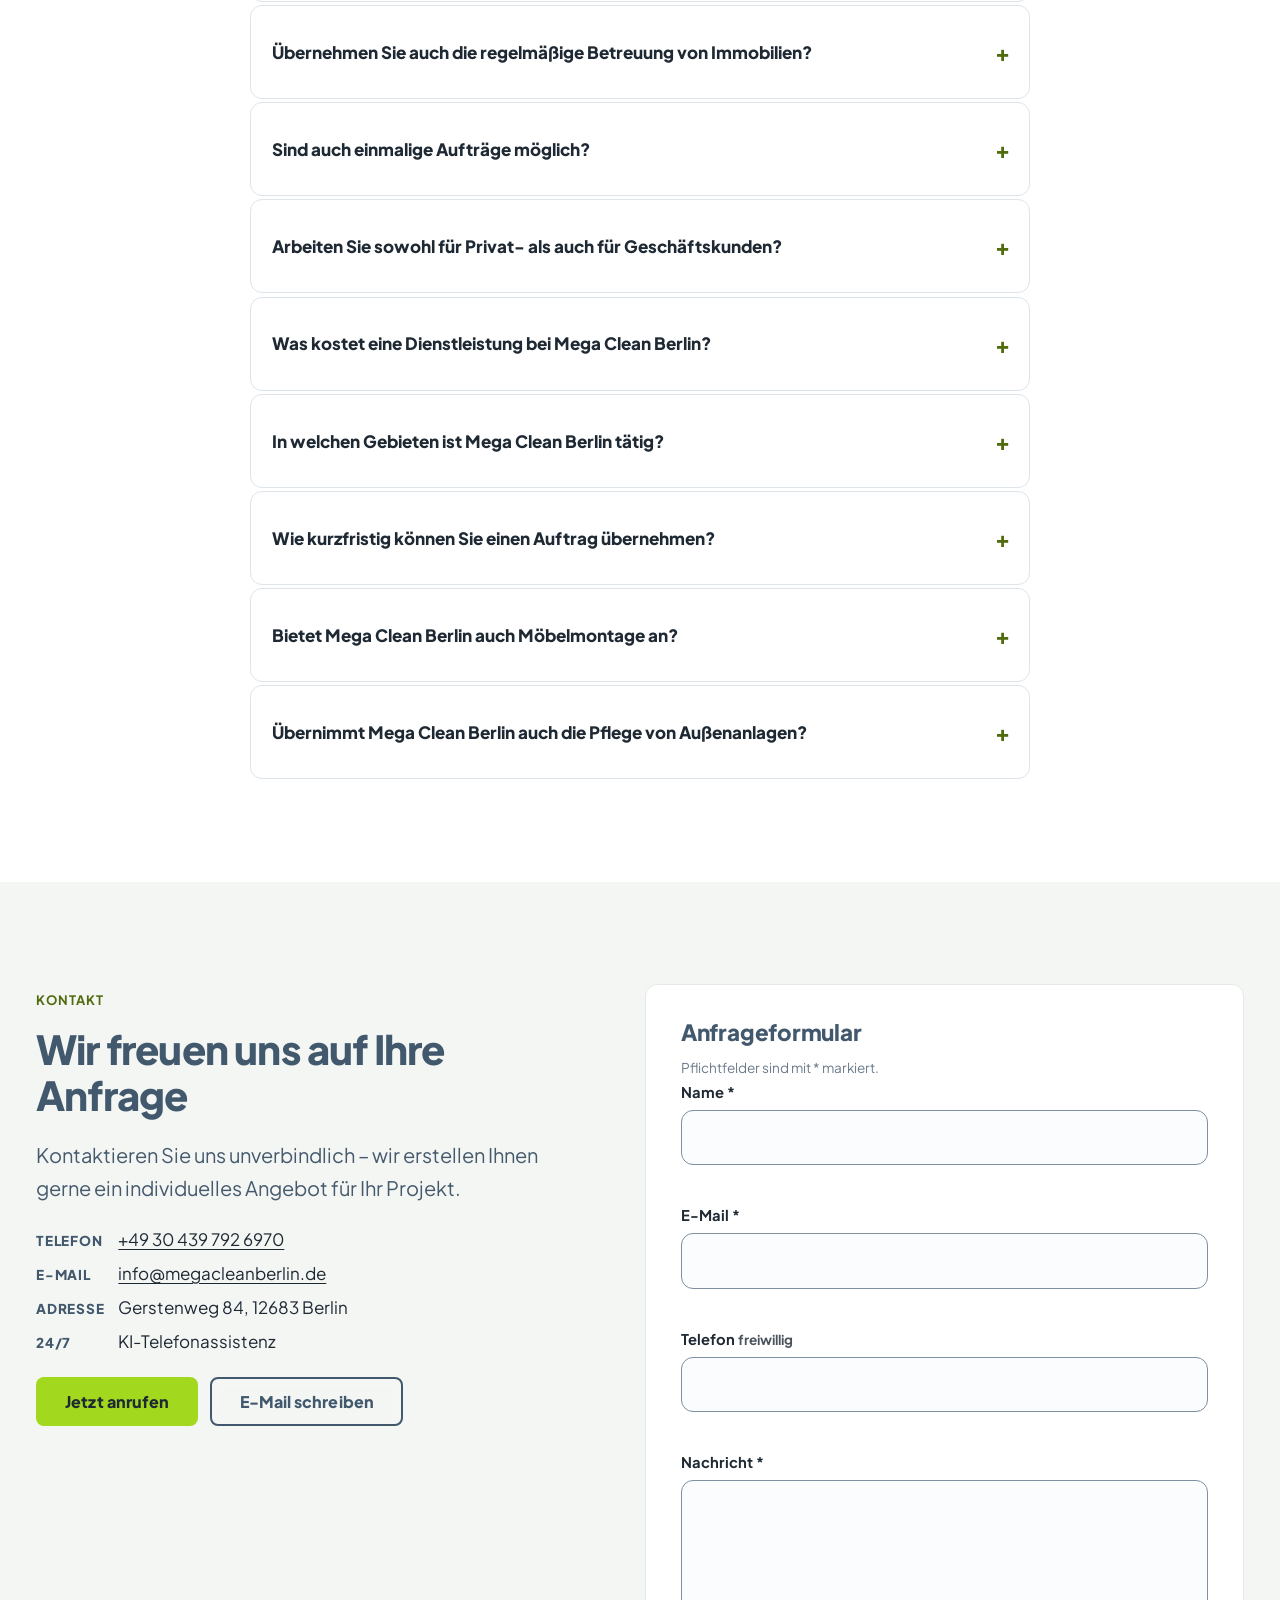
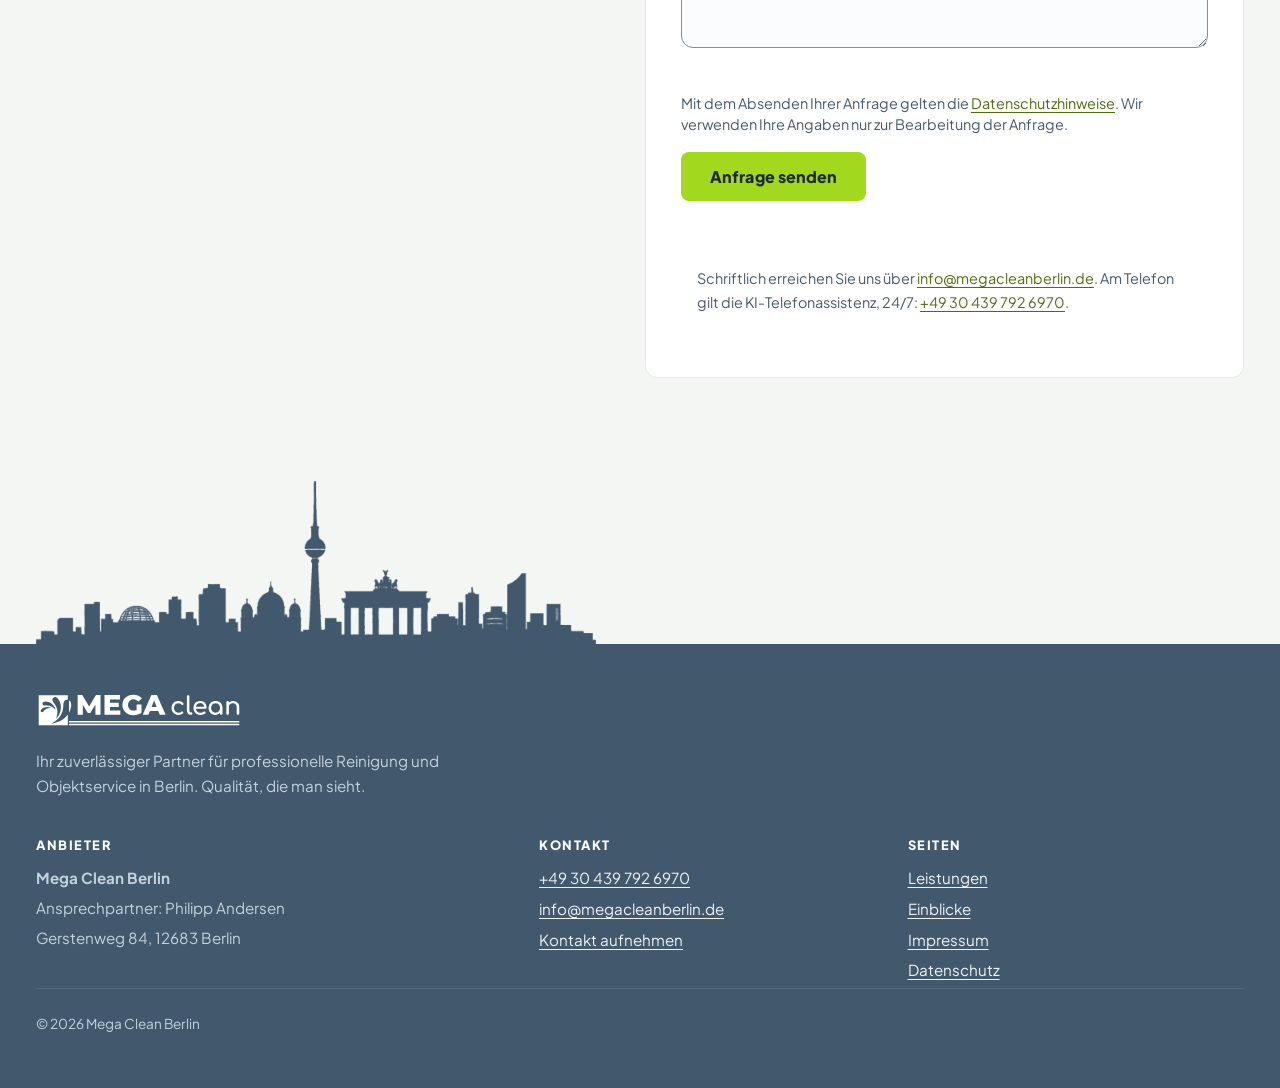
==== commit c816c2d9: "Kontaktformular scharf schalten (Vorschau, nicht live) PHP-Endpunkt mit mail() an info@megacleanberl" ====
--- a/index.html
+++ b/index.html
@@ -25,7 +25,7 @@
 <link rel="icon" href="logo-mark.svg" type="image/svg+xml">
 <link rel="icon" href="logo-mark.png" type="image/png" sizes="512x512">
 <link rel="preload" href="fonts/PlusJakartaSans.woff2" as="font" type="font/woff2" crossorigin>
-<link rel="stylesheet" href="style.css?v=20261117-logo-sarah">
+<link rel="stylesheet" href="style.css?v=20261121-kontakt">
 <!--
   LOGO/FARBEN: Logo = Vektor aus Sarahs Logo-Uebersicht.pdf (Fly & Froth), Formen unverändert, Füllungen auf Logo-Blau #42586D und Logo-Grün #A2D81E. Dateien logo.svg, logo-weiss.svg, logo-mark.svg.
 -->
@@ -252,15 +252,17 @@
       <h3 id="h-form">Anfrageformular</h3>
       <p class="hinweis-klein">Pflichtfelder sind mit * markiert.</p>
       <div class="formular__honig" aria-hidden="true"><label for="f-website">Website</label><input id="f-website" name="website" type="text" tabindex="-1" autocomplete="off"></div>
+      <input type="hidden" id="f-ts" name="ts" value="">
       <div class="feld"><label for="f-name">Name *</label><input id="f-name" name="name" type="text" autocomplete="name" required maxlength="120"><p class="feld__fehler" id="f-name-err" data-for="f-name"></p></div>
       <div class="feld"><label for="f-email">E-Mail *</label><input id="f-email" name="email" type="email" autocomplete="email" required maxlength="160"><p class="feld__fehler" id="f-email-err" data-for="f-email"></p></div>
       <div class="feld"><label for="f-telefon">Telefon <span class="hinweis-klein">freiwillig</span></label><input id="f-telefon" name="phone" type="tel" autocomplete="tel" maxlength="40"><p class="feld__fehler" id="f-telefon-err" data-for="f-telefon"></p></div>
       <div class="feld"><label for="f-nachricht">Nachricht *</label><textarea id="f-nachricht" name="message" rows="5" required maxlength="4000"></textarea><p class="feld__fehler" id="f-nachricht-err" data-for="f-nachricht"></p></div>
-      <div class="feld feld--check"><input id="f-dsgvo" name="datenschutz" type="checkbox" value="1" required><label for="f-dsgvo">Ich habe die <a href="datenschutz.html">Datenschutzhinweise</a> gelesen. Meine Angaben dürfen zur Bearbeitung dieser Anfrage verwendet werden. *</label><p class="feld__fehler" id="f-dsgvo-err" data-for="f-dsgvo"></p></div>
-      <button class="btn btn--primaer" type="submit" disabled aria-disabled="true">Anfrage senden</button>
-      <p id="formular-status" class="formular__status" role="status" aria-live="assertive">Das Formular ist noch nicht freigeschaltet.</p>
+      <p class="formular__dsgvo">Mit dem Absenden Ihrer Anfrage gelten die <a href="datenschutz.html">Datenschutzhinweise</a>. Wir verwenden Ihre Angaben nur zur Bearbeitung der Anfrage.</p>
+      <button class="btn btn--primaer" type="submit">Anfrage senden</button>
+      <p id="formular-status" class="formular__status" role="status" aria-live="assertive"></p>
       <p class="formular__hinweis" role="note">Schriftlich erreichen Sie uns über <a href="mailto:info@megacleanberlin.de">info@megacleanberlin.de</a>. Am Telefon gilt die KI-Telefonassistenz, 24/7: <a href="tel:+49304397926970">+49 30 439 792 6970</a>.</p>
     </form>
+    <script>document.getElementById('f-ts').value=String(Math.floor(Date.now()/1000));</script>
   </div>
 </section>
 
@@ -354,7 +356,7 @@
   if(location.hash.length>1)oeffnen(location.hash.slice(1));
 })();
 </script>
-<script src="kontakt/form.js"></script>
+<script src="kontakt/form.js?v=20261121-kontakt"></script>
 
 </body>
 </html>
--- a/style.css
+++ b/style.css
@@ -252,6 +252,7 @@
 .feld-zwei{display:grid;gap:0 1rem}
 @media (min-width:600px){.feld-zwei{grid-template-columns:1fr 1fr}}
 .formular__hinweis{background:var(--bg);color:var(--ink);border-radius:var(--r-s);padding:.8rem 1rem;font-size:.9rem;margin-top:1rem}
+.formular__dsgvo{font-size:.9rem;margin:0 0 1.1rem;line-height:1.45}
 
 /* Fuß */
 .fuss{background:#18232d;color:#c5d2dd;padding:3rem 0 6rem;font-size:.95rem}
